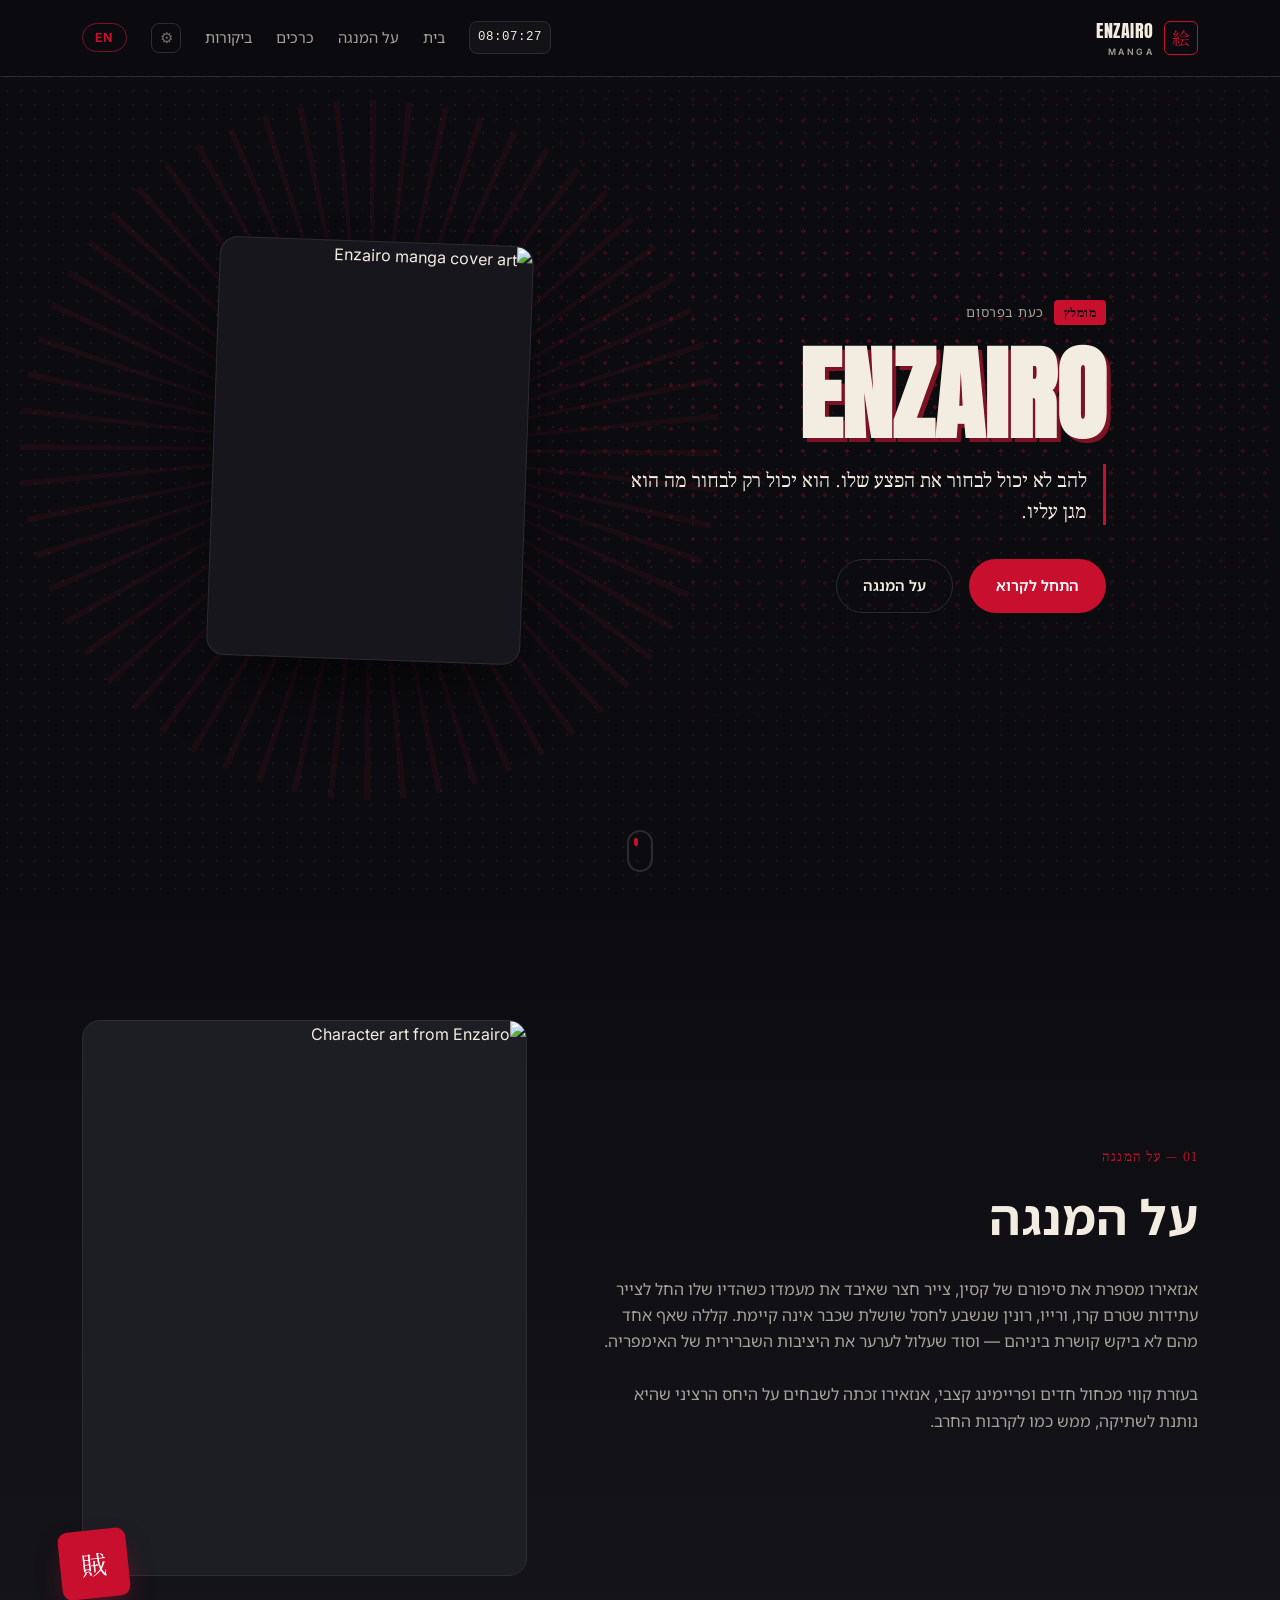
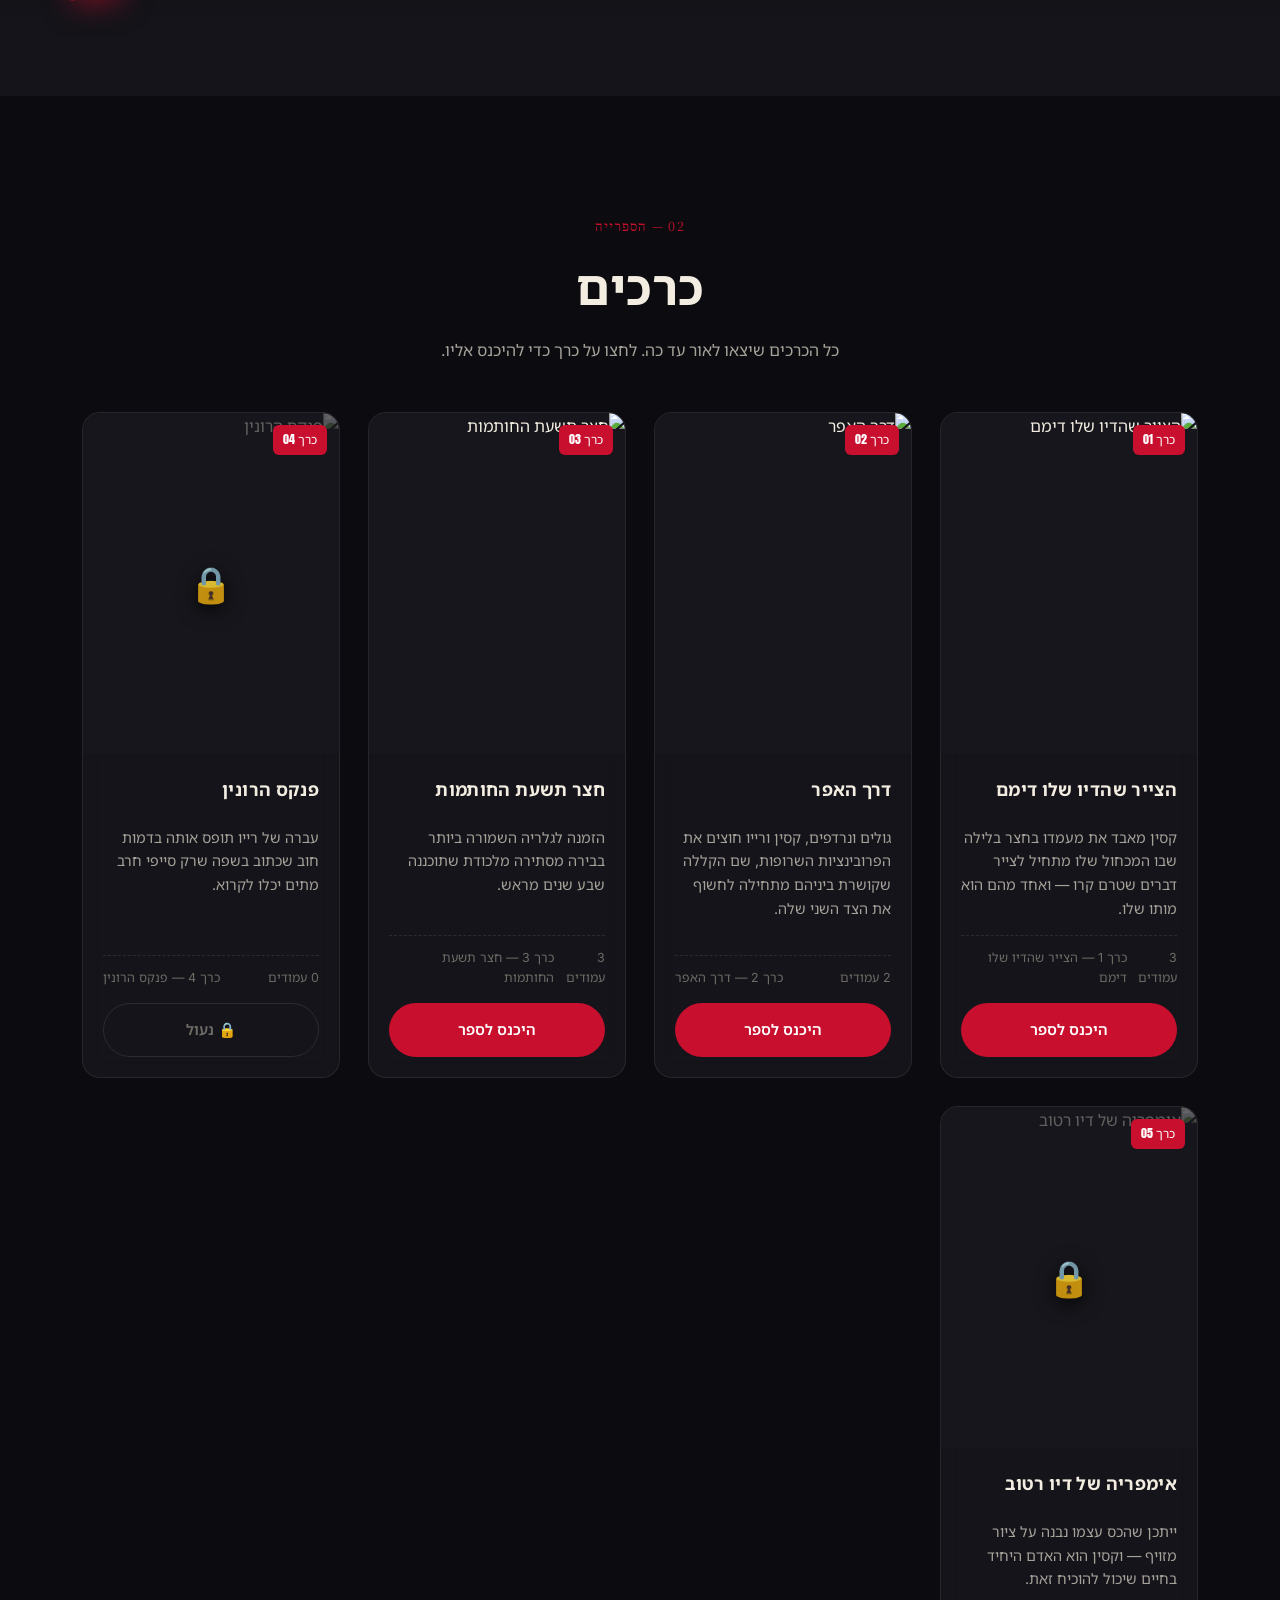
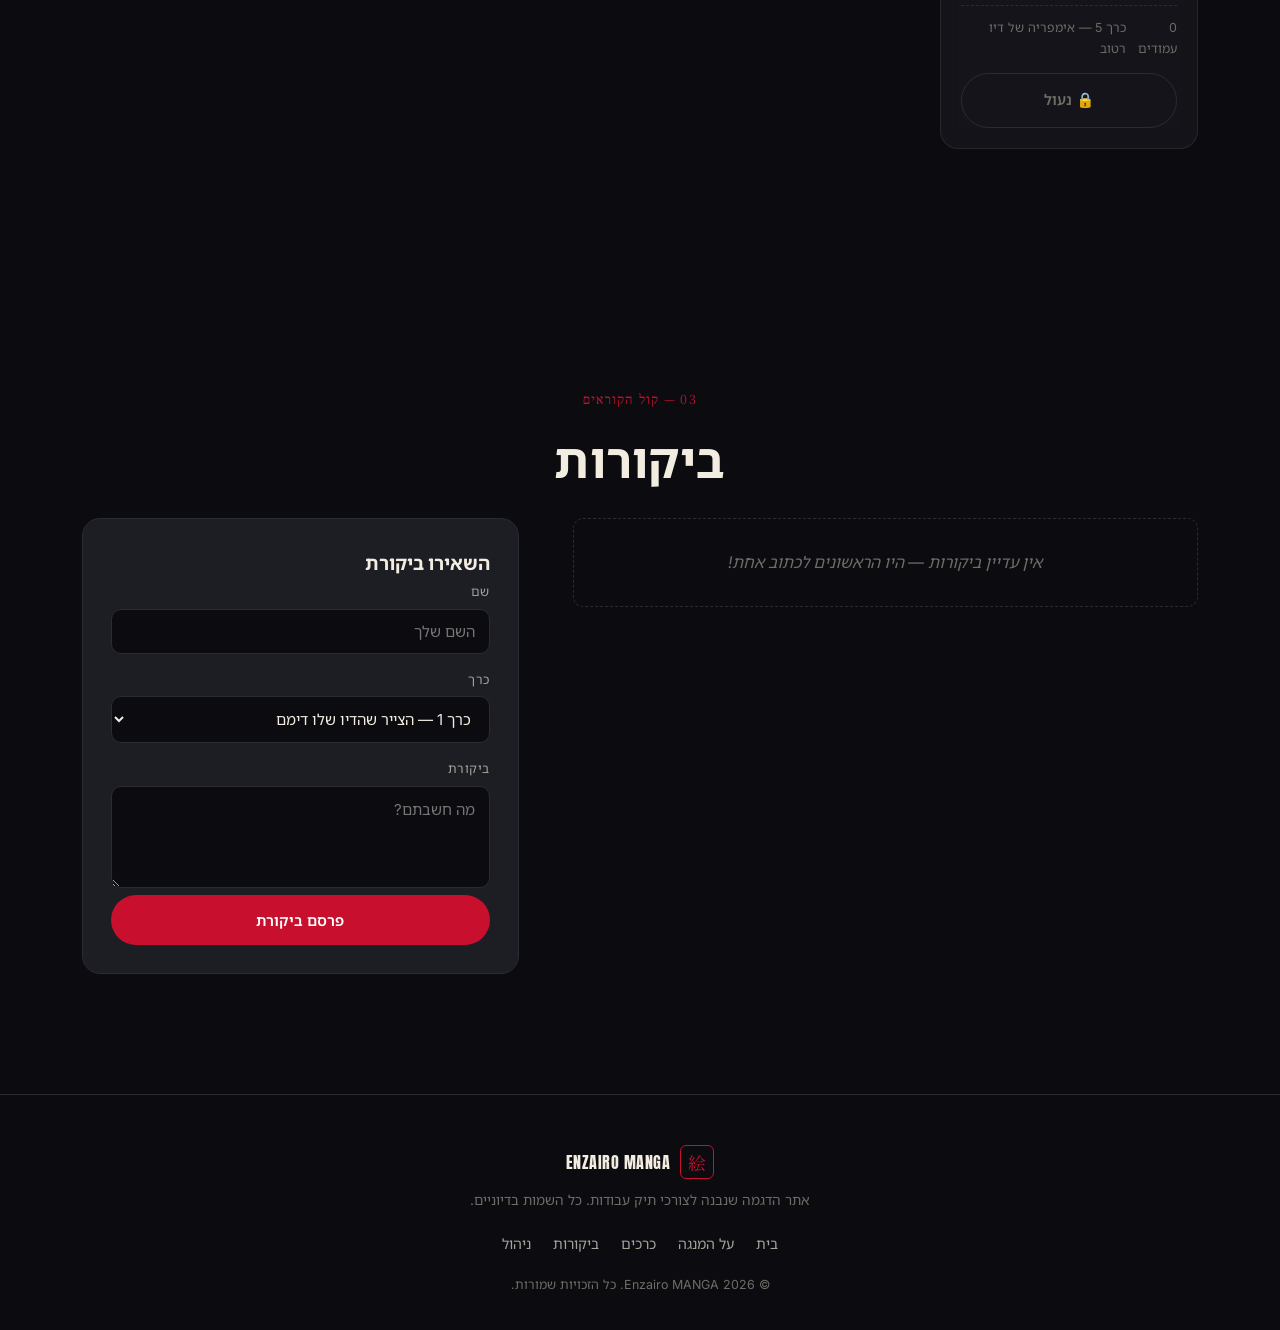
==== index.html @ 42fcd62c "Add files via upload" ====
<!DOCTYPE html>
<html lang="he" dir="rtl">
<head>
<meta charset="UTF-8" />
<meta name="viewport" content="width=device-width, initial-scale=1.0" />
<title>Enzairo MANGA</title>
<link rel="preconnect" href="https://fonts.googleapis.com">
<link href="https://fonts.googleapis.com/css2?family=Anton&family=Inter:wght@400;500;600;700&family=Noto+Serif+JP:wght@500;700&family=Noto+Sans+Hebrew:wght@400;600;700;900&family=Noto+Serif+Hebrew:wght@500;700&display=swap" rel="stylesheet">
<link rel="stylesheet" href="style.css">
</head>
<body>

<!-- Decorative halftone texture layer (purely visual, no JS cost) -->
<div class="halftone-layer" aria-hidden="true"></div>

<!-- ============ NAVIGATION (public) ============ -->
<header class="navbar" id="navbar">
  <div class="nav-inner">
    <a href="#hero" class="logo">
      <span class="logo-mark">絵</span>
      <span class="logo-text">ENZAIRO<span class="logo-sub">MANGA</span></span>
    </a>

    <nav class="nav-links" id="navLinks">
      <span class="live-clock" id="liveClock" aria-label="Israel time">--:--:--</span>
      <a href="#hero" class="nav-link" data-i18n="nav_home">Home</a>
      <a href="#about" class="nav-link" data-i18n="nav_about">About</a>
      <a href="#volumes" class="nav-link" data-i18n="nav_volumes">Volumes</a>
      <a href="#reviews" class="nav-link" data-i18n="nav_reviews">Reviews</a>
      <a href="#admin" class="nav-admin-link" id="adminOpenBtn" title="Admin" aria-label="Admin panel">⚙</a>
      <button class="lang-toggle" id="langToggle" type="button" aria-label="Switch language">EN</button>
    </nav>

    <button class="nav-toggle" id="navToggle" type="button" aria-label="Toggle navigation menu" aria-expanded="false">
      <span></span><span></span><span></span>
    </button>
  </div>
</header>

<!-- ============ HERO (content editable from Admin) ============ -->
<section class="hero" id="hero">
  <div class="hero-dots" aria-hidden="true"></div>
  <div class="hero-inner">
    <div class="hero-copy">
      <p class="eyebrow"><span class="seal" data-i18n="hero_badge">Featured</span> <span data-i18n="hero_eyebrow">Now Publishing</span></p>
      <h1 class="hero-title" id="heroTitle">ENZAIRO</h1>
      <p class="hero-subtitle" id="heroSubtitle">A blade cannot choose its wound.</p>
      <div class="hero-actions">
        <a href="#volumes" class="btn btn-primary" data-i18n="hero_btn_start">Start Reading</a>
        <a href="#about" class="btn btn-ghost" data-i18n="hero_btn_about">About the Manga</a>
      </div>
    </div>

    <div class="hero-art">
      <div class="cover-frame">
        <img id="heroImage" src="" alt="Enzairo manga cover art" />
      </div>
      <div class="speed-lines" aria-hidden="true"></div>
    </div>
  </div>

  <a href="#about" class="scroll-cue" aria-label="Scroll to About section">
    <span></span>
  </a>
</section>

<!-- ============ ABOUT (content editable from Admin) ============ -->
<section class="about" id="about">
  <div class="section-inner about-grid">
    <div class="about-text">
      <p class="section-eyebrow" data-i18n="about_eyebrow">01 — About the Manga</p>
      <h2 class="section-title" data-i18n="about_title">About the Manga</h2>
      <p class="about-body" id="aboutText">Loading…</p>
    </div>

    <div class="about-visual">
      <div class="ink-panel">
        <img id="aboutImage" src="" alt="Character art from Enzairo" />
      </div>
      <div class="hanko" aria-hidden="true">賊</div>
    </div>
  </div>
</section>

<!-- ============ VOLUMES (public library — fully open, no login) ============ -->
<section class="volumes" id="volumes">
  <div class="section-inner">
    <p class="section-eyebrow section-eyebrow--center" data-i18n="volumes_eyebrow">02 — The Library</p>
    <h2 class="section-title section-title--center" data-i18n="volumes_title">Volumes</h2>
    <p class="section-sub" data-i18n="volumes_sub">Every volume published so far.</p>

    <!--
      Volume cards are injected here by renderVolumes() in script.js.
      Clicks are handled with a SINGLE delegated listener on this
      container (see initVolumesGrid) instead of binding a new
      listener to every card on every render — that's what keeps
      this fast even if the library grows to hundreds of volumes.
    -->
    <div class="volumes-grid" id="volumesGrid"></div>
  </div>
</section>

<!-- ============ FULL-SCREEN MANGA READER ("Enter Book") ============ -->
<!--
  Reads RIGHT-TO-LEFT like a real manga:
  - Tapping/clicking the LEFT half of the page, or swiping LEFT, → NEXT page
  - Tapping/clicking the RIGHT half of the page, or swiping RIGHT, → PREVIOUS page
  This is independent of the site's current UI language direction —
  the reading order is a property of the manga, not of the interface.
-->
<div class="reader-fullscreen hidden" id="readerView" role="dialog" aria-modal="true" aria-label="Manga reader">
  <div class="reader-topbar">
    <div class="reader-info">
      <span class="reader-vol-title" id="readerTitle"></span>
      <span class="reader-count" id="readerCount"></span>
    </div>
    <button class="reader-close" id="closeReaderBtn" type="button" aria-label="Close reader">&times;</button>
  </div>

  <div class="reader-stage" id="readerStage">
    <span class="reader-chevron reader-chevron--left" id="readerChevronLeft" aria-hidden="true">❮</span>
    <img id="readerImage" src="" alt="Manga page" draggable="false" />
    <p class="reader-empty-msg hidden" id="readerEmptyMsg"></p>
    <span class="reader-chevron reader-chevron--right" id="readerChevronRight" aria-hidden="true">❯</span>
  </div>

  <p class="reader-hint" id="readerHint"></p>
</div>

<!-- ============ REVIEWS (public, starts completely empty) ============ -->
<section class="reviews" id="reviews">
  <div class="section-inner">
    <p class="section-eyebrow section-eyebrow--center" data-i18n="reviews_eyebrow">03 — Reader Voices</p>
    <h2 class="section-title section-title--center" data-i18n="reviews_title">Reviews</h2>

    <div class="reviews-layout">
      <!-- No mock/seed reviews are ever injected here — only real submissions. -->
      <div class="reviews-list" id="reviewsList"></div>

      <div class="review-form-wrap">
        <h3 data-i18n="reviews_form_title">Leave a Review</h3>
        <form id="reviewForm" novalidate>
          <label class="field-label" for="reviewName" data-i18n="reviews_label_name">Name</label>
          <input type="text" id="reviewName" class="field-input" data-i18n-placeholder="reviews_placeholder_name" placeholder="Your name" required />

          <label class="field-label" for="reviewVolume" data-i18n="reviews_label_volume">Volume</label>
          <select id="reviewVolume" class="field-input" required></select>

          <label class="field-label" for="reviewText" data-i18n="reviews_label_text">Review</label>
          <textarea id="reviewText" class="field-input" rows="4" data-i18n-placeholder="reviews_placeholder_text" placeholder="What did you think?" required></textarea>

          <button type="submit" class="btn btn-primary btn-full" data-i18n="reviews_submit">Post Review</button>
          <p class="form-success hidden" id="reviewSuccess" data-i18n="reviews_success">Thanks — your review has been posted!</p>
        </form>
      </div>
    </div>
  </div>
</section>

<!-- ============ FOOTER ============ -->
<footer class="footer">
  <div class="section-inner footer-inner">
    <div class="footer-brand">
      <span class="logo-mark">絵</span>
      <span>ENZAIRO MANGA</span>
    </div>
    <p class="footer-note" data-i18n="footer_note">A demo site built for portfolio purposes. All names are fictional.</p>
    <div class="footer-links">
      <a href="#hero" data-i18n="nav_home">Home</a>
      <a href="#about" data-i18n="nav_about">About</a>
      <a href="#volumes" data-i18n="nav_volumes">Volumes</a>
      <a href="#reviews" data-i18n="nav_reviews">Reviews</a>
      <a href="#admin" id="footerAdminOpenBtn" data-i18n="footer_admin">Admin</a>
    </div>
    <p class="footer-copyright">© <span id="year"></span> Enzairo MANGA. <span data-i18n="footer_rights">All rights reserved.</span></p>
  </div>
</footer>

<!-- ============ ADMIN PANEL (hidden behind login) ============ -->
<section class="admin admin-modal hidden" id="admin" role="dialog" aria-modal="true" aria-labelledby="adminModalTitle" aria-hidden="true">
  <div class="admin-modal-backdrop" data-close-admin aria-hidden="true"></div>
  <div class="admin-modal-dialog" role="document">
    <div class="admin-modal-topbar">
      <span class="admin-modal-label" id="adminModalTitle">ENZAIRO ADMIN</span>
      <button class="admin-modal-close" id="adminCloseBtn" type="button" aria-label="Close admin panel">&times;</button>
    </div>
    <div class="section-inner">

    <!-- Locked state: login gate -->
    <div class="locked-panel" id="adminLoginPanel">
      <p class="section-eyebrow section-eyebrow--center" data-i18n="admin_eyebrow">Admin Access</p>
      <h3 class="modal-title" data-i18n="admin_login_title">Sign In</h3>
      <p class="modal-sub" data-i18n="admin_login_sub">Any email works for this demo — the passcode is what matters.</p>

      <form id="adminLoginForm" novalidate class="admin-login-form">
        <label class="field-label" for="adminEmail" data-i18n="admin_label_email">Email</label>
        <input type="email" id="adminEmail" class="field-input" placeholder="you@example.com" required />

        <label class="field-label" for="adminPassword" data-i18n="admin_label_password">Password</label>
        <input type="password" id="adminPassword" class="field-input" data-i18n-placeholder="admin_placeholder_password" placeholder="Enter passcode" required />

        <p class="form-error hidden" id="adminLoginError" data-i18n="admin_error">Incorrect password. Try again.</p>

        <button type="submit" class="btn btn-primary btn-full" data-i18n="admin_unlock_btn">Unlock Admin Panel</button>
      </form>
    </div>

    <!-- Unlocked state: full dashboard -->
    <div class="admin-dashboard hidden" id="adminDashboard">
      <div class="admin-header">
        <h3 data-i18n="admin_dashboard_title">Enzairo Control Room</h3>
        <button class="btn btn-ghost btn-small" id="adminLogoutBtn" type="button" data-i18n="admin_logout">Log Out</button>
      </div>

      <div class="admin-tabs" id="adminTabs">
        <button class="admin-tab active" type="button" data-tab="hero" data-i18n="admin_tab_hero">Home (Hero)</button>
        <button class="admin-tab" type="button" data-tab="about" data-i18n="admin_tab_about">About Section</button>
        <button class="admin-tab" type="button" data-tab="volumes" data-i18n="admin_tab_volumes">Volumes</button>
      </div>

      <!-- ---- Hero tab ---- -->
      <div class="admin-panel-tab" id="tab-hero">
        <form id="heroForm" class="admin-form">
          <label class="field-label" data-i18n="admin_hero_title_label">Hero Title</label>
          <input type="text" id="heroTitleInput" class="field-input" required />

          <label class="field-label" data-i18n="admin_hero_subtitle_label">Subtitle</label>
          <textarea id="heroSubtitleInput" class="field-input" rows="2" required></textarea>

          <label class="field-label" data-i18n="admin_hero_image_label">Cover Image URL</label>
          <input type="text" id="heroImageInput" class="field-input" placeholder="https://…" />

          <label class="field-label" data-i18n="admin_upload_label">Or upload an image</label>
          <input type="file" id="heroImageFile" class="field-input field-file" accept="image/*" />

          <div class="image-preview" id="heroImagePreview"></div>

          <button type="submit" class="btn btn-primary" data-i18n="admin_save_btn">Save Changes</button>
        </form>
      </div>

      <!-- ---- About tab ---- -->
      <div class="admin-panel-tab hidden" id="tab-about">
        <form id="aboutForm" class="admin-form">
          <label class="field-label" data-i18n="admin_about_text_label">About Text</label>
          <textarea id="aboutTextInput" class="field-input" rows="6" required></textarea>

          <label class="field-label" data-i18n="admin_about_image_label">Image URL</label>
          <input type="text" id="aboutImageInput" class="field-input" placeholder="https://…" />

          <label class="field-label" data-i18n="admin_upload_label">Or upload an image</label>
          <input type="file" id="aboutImageFile" class="field-input field-file" accept="image/*" />

          <div class="image-preview" id="aboutImagePreview"></div>

          <button type="submit" class="btn btn-primary" data-i18n="admin_save_btn">Save Changes</button>
        </form>
      </div>

      <!-- ---- Volumes tab ---- -->
      <div class="admin-panel-tab hidden" id="tab-volumes">
        <div class="admin-volumes-list">
          <div class="admin-list-header">
            <h4 data-i18n="admin_volumes_existing">Existing Volumes</h4>
            <button class="btn btn-primary btn-small" id="newVolumeBtn" type="button" data-i18n="admin_volumes_add_new">+ New Volume</button>
          </div>
          <!-- Rows render via renderAdminVolumesList(); Edit/Delete use ONE delegated listener (initAdminVolumesList) -->
          <div id="adminVolumesList"></div>
        </div>

        <form id="volumeForm" class="admin-form">
          <h4 id="volumeFormTitle" data-i18n="admin_form_title_new">Add New Volume</h4>
          <input type="hidden" id="volumeEditingId" value="" />

          <label class="field-label" data-i18n="admin_label_vol_number">Volume Number</label>
          <input type="number" id="volumeNumberInput" class="field-input" min="1" required />

          <label class="field-label" data-i18n="admin_label_vol_title">Title</label>
          <input type="text" id="volumeTitleInput" class="field-input" required />

          <label class="field-label" data-i18n="admin_label_vol_desc">Description</label>
          <textarea id="volumeDescInput" class="field-input" rows="3" required></textarea>

          <label class="field-label" data-i18n="admin_label_vol_cover">Cover Image URL</label>
          <input type="text" id="volumeCoverInput" class="field-input" placeholder="https://…" required />

          <label class="field-label" data-i18n="admin_upload_label">Or upload an image</label>
          <input type="file" id="volumeCoverFile" class="field-input field-file" accept="image/*" />

          <div class="image-preview" id="volumeCoverPreview"></div>

          <!--
            Pages are NEVER auto-generated or counted for the admin.
            Every page shown here is one the admin explicitly added,
            either by URL or by uploading a file (converted to base64).
          -->
          <label class="field-label" data-i18n="admin_label_vol_pages">Volume Pages (add every page manually)</label>
          <div class="pages-list" id="pagesList"></div>
          <div class="pages-add-row">
            <input type="url" id="pageUrlInput" class="field-input" data-i18n-placeholder="admin_add_page_url_placeholder" placeholder="Paste a page image URL" />
            <button type="button" class="btn btn-ghost btn-small" id="addPageUrlBtn" data-i18n="admin_add_page_url_btn">Add Page</button>
          </div>
          <label class="field-label" data-i18n="admin_upload_pages_label">Or upload one or more page images</label>
          <input type="file" id="pagesFileInput" class="field-input field-file" accept="image/*" multiple />

          <label class="switch-row">
            <span class="switch">
              <input type="checkbox" id="volumeLockedInput" />
              <span class="switch-slider"></span>
            </span>
            <span data-i18n="admin_locked_label">Lock this volume</span>
          </label>

          <div class="admin-form-actions">
            <button type="submit" class="btn btn-primary" data-i18n="admin_save_volume_btn">Save Volume</button>
            <button type="button" class="btn btn-ghost" id="cancelVolumeEditBtn" data-i18n="admin_cancel_edit_btn">Cancel</button>
          </div>
        </form>
      </div>
    </div>

    </div>
  </div>
</section>

<!-- Reusable toast — one element, reused for every feedback message (no DOM churn) -->
<div class="toast" id="toast" role="status" aria-live="polite"></div>

<script src="script.js"></script>
</body>
</html>
---- style.css ----
/* =========================================================
   ENZAIRO MANGA — Stylesheet
   Sumi-ink black + washi paper + hanko-seal red.
   Uses CSS logical properties (inset-inline-*, border-inline-*,
   padding-inline-*) instead of left/right so the whole layout
   mirrors correctly when the page flips to RTL for Hebrew.
   ========================================================= */

:root {
  --ink:        #0c0c10;
  --panel:      #16161c;
  --panel-2:    #1d1d24;
  --line:       #2b2b34;
  --paper:      #f3ede1;
  --muted:      #a6a29a;
  --muted-2:    #6f6c66;
  --seal:       #c8102e;
  --seal-dim:   #7d1224;
  --success:    #6bcf8b;

  --font-display: 'Anton', 'Noto Sans Hebrew', 'Impact', sans-serif;
  --font-body: 'Inter', 'Noto Sans Hebrew', -apple-system, sans-serif;
  --font-serif: 'Noto Serif JP', 'Noto Serif Hebrew', serif;

  --radius: 18px;
  --radius-sm: 10px;
}

* { box-sizing: border-box; }
html { scroll-behavior: smooth; }

body {
  margin: 0;
  background: var(--ink);
  color: var(--paper);
  font-family: var(--font-body);
  line-height: 1.65;
  -webkit-font-smoothing: antialiased;
  overflow-x: hidden;
}

img { max-width: 100%; display: block; }
a { color: inherit; text-decoration: none; }
.hidden { display: none !important; }

/* =========================================================
   Halftone texture — signature visual motif (pure CSS, zero JS cost)
   ========================================================= */

.halftone-layer {
  position: fixed;
  inset: 0;
  z-index: 0;
  pointer-events: none;
  opacity: 0.05;
  background-image: radial-gradient(circle, #ffffff 1px, transparent 1.4px);
  background-size: 14px 14px;
}

.hero-dots {
  position: absolute;
  inset: 0;
  background-image: radial-gradient(circle, rgba(200,16,46,0.35) 1.6px, transparent 1.8px);
  background-size: 22px 22px;
  mask-image: radial-gradient(ellipse 70% 60% at 70% 40%, black 10%, transparent 75%);
  -webkit-mask-image: radial-gradient(ellipse 70% 60% at 70% 40%, black 10%, transparent 75%);
}

/* =========================================================
   Layout helpers
   ========================================================= */

.section-inner { max-width: 1180px; margin: 0 auto; padding-inline: 32px; position: relative; z-index: 1; }

.section-eyebrow { font-family: var(--font-serif); letter-spacing: 0.1em; text-transform: uppercase; font-size: 0.78rem; color: var(--seal); margin: 0 0 10px; }
.section-eyebrow--center { text-align: center; }

.section-title { font-family: var(--font-display); font-size: clamp(2rem, 4vw, 3rem); letter-spacing: 0.01em; margin: 0 0 20px; color: var(--paper); text-transform: uppercase; }
.section-title--center { text-align: center; }

.section-sub { text-align: center; color: var(--muted); max-width: 560px; margin: -8px auto 48px; }

section { position: relative; z-index: 1; padding: 120px 0; }

/* =========================================================
   Navbar
   ========================================================= */

.navbar { position: fixed; inset-inline: 0; top: 0; z-index: 100; backdrop-filter: blur(14px); background: rgba(12, 12, 16, 0.72); border-bottom: 1px solid var(--line); }

.nav-inner { max-width: 1180px; margin: 0 auto; padding: 16px 32px; display: flex; align-items: center; justify-content: space-between; }

.logo { display: flex; align-items: center; gap: 10px; font-family: var(--font-display); }

.logo-mark { width: 34px; height: 34px; border: 1px solid var(--seal); border-radius: 6px; display: flex; align-items: center; justify-content: center; color: var(--seal); font-family: var(--font-serif); font-size: 1.1rem; flex-shrink: 0; }

.logo-text { font-size: 1.1rem; letter-spacing: 0.03em; color: var(--paper); }

.logo-sub { display: block; font-family: var(--font-body); font-size: 0.55rem; letter-spacing: 0.28em; color: var(--muted); font-weight: 600; }

.nav-links { display: flex; align-items: center; gap: 24px; }

.live-clock {
  min-width: 82px; font-family: ui-monospace, SFMono-Regular, Menlo, Monaco, Consolas, monospace;
  font-size: 0.78rem; font-variant-numeric: tabular-nums; letter-spacing: 0.04em;
  color: var(--paper); text-align: center; padding: 5px 8px;
  border: 1px solid var(--line); border-radius: 8px; background: rgba(255,255,255,0.03);
}

.nav-link { font-size: 0.92rem; color: var(--muted); position: relative; padding: 4px 0; }
.nav-link:hover { color: var(--paper); }
.nav-link::after { content: ''; position: absolute; inset-inline-start: 0; bottom: -4px; width: 100%; height: 2px; background: var(--seal); transform: scaleX(0); transform-origin: center; opacity: 0; transition: transform 0.2s ease, opacity 0.2s ease; }
.nav-link:hover::after { transform: scaleX(1); opacity: 1; }

.nav-admin-link {
  color: var(--muted-2);
  border: 1px solid var(--line);
  width: 30px; height: 30px;
  border-radius: 8px;
  display: flex; align-items: center; justify-content: center;
  font-size: 0.95rem;
  transition: transform 0.2s ease, opacity 0.2s ease;
}
.nav-admin-link:hover { color: var(--seal); border-color: var(--seal-dim); transform: rotate(35deg); }

.lang-toggle {
  background: transparent;
  border: 1px solid var(--seal-dim);
  color: var(--seal);
  font-family: var(--font-body);
  font-weight: 700;
  font-size: 0.78rem;
  letter-spacing: 0.04em;
  padding: 6px 12px;
  border-radius: 100px;
  cursor: pointer;
  
}
.lang-toggle:hover { background: var(--seal); color: #fff; }

.nav-toggle { display: none; flex-direction: column; gap: 5px; background: none; border: none; cursor: pointer; padding: 6px; }
.nav-toggle span { width: 24px; height: 2px; background: var(--paper); transition: transform 0.2s ease, opacity 0.2s ease; }

/* =========================================================
   Hero
   ========================================================= */

.hero { min-height: 100vh; display: flex; align-items: center; padding-top: 120px; overflow: hidden; }

.hero-inner {
  max-width: 1180px; margin: 0 auto; padding-inline: 32px;
  display: grid; grid-template-columns: 1.1fr 0.9fr; gap: 60px; align-items: center;
  position: relative; z-index: 1;
}

.eyebrow { display: flex; align-items: center; gap: 10px; font-size: 0.82rem; color: var(--muted); letter-spacing: 0.04em; margin-bottom: 22px; flex-wrap: wrap; }

.seal { background: var(--seal); color: var(--ink); font-family: var(--font-serif); font-weight: 700; font-size: 0.72rem; padding: 3px 10px; border-radius: 4px; }

.hero-title {
  font-family: var(--font-display);
  font-size: clamp(3rem, 8vw, 6.5rem);
  line-height: 0.95;
  margin: 0 0 20px;
  color: var(--paper);
  text-shadow: 4px 4px 0 var(--seal-dim);
  word-break: break-word;
}

.hero-subtitle {
  font-family: var(--font-serif);
  font-size: 1.15rem;
  color: var(--paper);
  border-inline-start: 3px solid var(--seal);
  padding-inline-start: 16px;
  margin: 0 0 34px;
  max-width: 480px;
}

.hero-actions { display: flex; gap: 16px; flex-wrap: wrap; }

.btn {
  display: inline-flex; align-items: center; justify-content: center;
  padding: 14px 26px; border-radius: 100px; font-weight: 600; font-size: 0.92rem;
  cursor: pointer; border: 1px solid transparent;
  transition: transform 0.15s ease, opacity 0.15s ease;
  font-family: var(--font-body);
}

.btn-primary { background: var(--seal); color: #fff; }
.btn-primary:hover { transform: translateY(-2px); box-shadow: 0 10px 30px -8px rgba(200,16,46,0.6); }

.btn-ghost { background: transparent; color: var(--paper); border-color: var(--line); }
.btn-ghost:hover { border-color: var(--seal); color: var(--seal); transform: translateY(-2px); }

.btn-danger { background: transparent; color: #ff6b6b; border-color: #4a2222; }
.btn-danger:hover { background: #ff6b6b; color: #1a0000; }

.btn:disabled { opacity: 0.4; cursor: not-allowed; transform: none !important; box-shadow: none !important; }

.btn-small { padding: 9px 18px; font-size: 0.82rem; }
.btn-full { width: 100%; }

.hero-art { position: relative; display: flex; justify-content: center; }

.cover-frame {
  position: relative; width: min(320px, 80%); aspect-ratio: 3/4;
  border-radius: var(--radius); overflow: hidden; border: 1px solid var(--line);
  box-shadow: 0 40px 80px -30px rgba(0,0,0,0.8);
  transform: rotate(2deg); transition: transform 0.4s ease, opacity 0.4s ease; background: var(--panel);
}
.cover-frame:hover { transform: rotate(0deg) scale(1.02); }
.cover-frame img { width: 100%; height: 100%; object-fit: cover; }

.speed-lines {
  position: absolute; top: 50%; left: 50%; width: 700px; height: 700px;
  transform: translate(-50%, -50%);
  background: repeating-conic-gradient(from 0deg, rgba(200,16,46,0.08) 0deg 1deg, transparent 1deg 6deg);
  border-radius: 50%; z-index: -1;
}

.scroll-cue { position: absolute; bottom: 28px; inset-inline-start: 50%; transform: translateX(-50%); width: 26px; height: 42px; border: 2px solid var(--line); border-radius: 20px; }
[dir="rtl"] .scroll-cue { transform: translateX(50%); }

.scroll-cue span { position: absolute; top: 6px; inset-inline-start: 50%; width: 4px; height: 8px; background: var(--seal); border-radius: 4px; transform: translateX(-50%); animation: scrollDown 1.6s infinite; }

@keyframes scrollDown {
  0% { opacity: 1; transform: translateX(-50%) translateY(0); } 70% { opacity: 0; transform: translateX(-50%) translateY(14px); } 100% { opacity: 0; transform: translateX(-50%) translateY(0); }
}

/* =========================================================
   About
   ========================================================= */

.about { background: linear-gradient(180deg, var(--ink), var(--panel) 120%); }
.about-grid { display: grid; grid-template-columns: 1.15fr 0.85fr; gap: 70px; align-items: center; }
.about-body { color: var(--muted); white-space: pre-line; }
.about-visual { position: relative; }
.ink-panel { border-radius: var(--radius); overflow: hidden; border: 1px solid var(--line); aspect-ratio: 4/5; background: var(--panel-2); }
.ink-panel img { width: 100%; height: 100%; object-fit: cover; }

.hanko {
  position: absolute; bottom: -22px; inset-inline-end: -22px; width: 68px; height: 68px;
  background: var(--seal); color: #fff; border-radius: 10px;
  display: flex; align-items: center; justify-content: center;
  font-family: var(--font-serif); font-size: 1.6rem;
  box-shadow: 0 14px 30px -10px rgba(200,16,46,0.6); transform: rotate(-6deg);
}

/* =========================================================
   Volumes — glass cards. The whole card is one click target
   for a delegated listener (see initVolumesGrid in script.js),
   so it needs cursor:pointer + a clear focus/hover state.
   ========================================================= */

.volumes-grid { display: grid; grid-template-columns: repeat(auto-fill, minmax(250px, 1fr)); gap: 28px; }

.volume-card {
  background: rgba(29, 29, 36, 0.55);
  border: 1px solid rgba(255,255,255,0.08);
  border-radius: var(--radius);
  overflow: hidden;
  backdrop-filter: blur(10px);
  transition: transform 0.25s ease, opacity 0.25s ease;
  display: flex; flex-direction: column;
  cursor: pointer;
}

.volume-card:hover { transform: translateY(-8px); border-color: var(--seal-dim); box-shadow: 0 24px 50px -20px rgba(0,0,0,0.7); }
.volume-card:focus-visible { outline: 2px solid var(--seal); outline-offset: 3px; }

.volume-cover { position: relative; aspect-ratio: 3 / 4; overflow: hidden; background: var(--panel); }
.volume-cover img { width: 100%; height: 100%; object-fit: cover; transition: transform 0.4s ease; }
.volume-card:hover .volume-cover img { transform: scale(1.08); }
.volume-card.is-locked .volume-cover img { filter: grayscale(0.6) brightness(0.4); }
.volume-card.is-locked { cursor: not-allowed; }

.volume-num { position: absolute; top: 12px; inset-inline-start: 12px; background: var(--seal); color: #fff; font-family: var(--font-display); font-size: 0.75rem; padding: 5px 10px; border-radius: 6px; }

.volume-lock-badge { position: absolute; inset: 0; display: flex; align-items: center; justify-content: center; font-size: 2.2rem; color: rgba(255,255,255,0.85); text-shadow: 0 4px 20px rgba(0,0,0,0.8); }

.volume-body { padding: 20px; flex: 1; display: flex; flex-direction: column; }
.volume-title { font-family: var(--font-display); font-size: 1.1rem; letter-spacing: 0.02em; margin: 0 0 8px; text-transform: uppercase; }
.volume-desc { color: var(--muted); font-size: 0.9rem; flex: 1; margin-bottom: 14px; }

.volume-meta { display: flex; justify-content: space-between; font-size: 0.78rem; color: var(--muted-2); border-top: 1px dashed var(--line); padding-top: 12px; margin-bottom: 14px; }

.volume-enter-btn { width: 100%; pointer-events: none; } /* click is handled by the card via delegation */
.volume-enter-btn.is-locked { background: transparent; border: 1px solid var(--line); color: var(--muted-2); }

@keyframes shake {
  0%, 100% { transform: translateX(0); } 25% { transform: translateX(-6px); } 75% { transform: translateX(6px); }
}
.shake-once { animation: shake 0.3s ease; }

/* =========================================================
   FULL-SCREEN MANGA READER
   ========================================================= */

.reader-fullscreen {
  position: fixed; inset: 0; z-index: 300;
  background: #000;
  display: flex; flex-direction: column;
}

.reader-topbar {
  display: flex; align-items: center; justify-content: space-between;
  padding: 16px 24px;
  background: rgba(12,12,16,0.85);
  border-bottom: 1px solid var(--line);
  flex-shrink: 0;
}

.reader-info { display: flex; flex-direction: column; gap: 2px; }
.reader-vol-title { font-family: var(--font-display); text-transform: uppercase; font-size: 1rem; letter-spacing: 0.02em; }
.reader-count { font-size: 0.78rem; color: var(--muted); }

.reader-close { background: none; border: none; color: var(--paper); font-size: 1.9rem; line-height: 1; cursor: pointer; padding: 4px 10px; }
.reader-close:hover { color: var(--seal); }

.reader-stage {
  flex: 1;
  position: relative;
  display: flex; align-items: center; justify-content: center;
  overflow: hidden;
  cursor: pointer;
  user-select: none;
  touch-action: pan-y;
}

.reader-stage img { max-width: 100%; max-height: 100%; object-fit: contain; pointer-events: none; user-select: none; }

.reader-empty-msg { color: var(--muted); font-size: 0.95rem; max-width: 320px; text-align: center; padding: 20px; }

.reader-chevron {
  position: absolute; top: 50%; transform: translateY(-50%);
  font-size: 2.4rem; color: rgba(255,255,255,0.18);
  pointer-events: none;
}
.reader-chevron--left { inset-inline-start: 18px; }
.reader-chevron--right { inset-inline-end: 18px; }

.reader-hint {
  position: absolute; bottom: 22px; left: 50%; transform: translateX(-50%);
  background: rgba(12,12,16,0.85);
  border: 1px solid var(--line);
  color: var(--muted);
  padding: 8px 18px;
  border-radius: 100px;
  font-size: 0.8rem;
  pointer-events: none;
  opacity: 0;
  transition: opacity 0.4s ease;
  margin: 0;
  max-width: 90%;
  text-align: center;
}
.reader-hint.visible { opacity: 1; }

/* =========================================================
   Shared login/modal-style panels
   ========================================================= */

.locked-panel {
  max-width: 460px; margin: 0 auto; text-align: center;
  background: var(--panel-2); border: 1px solid var(--line); border-radius: var(--radius);
  padding: 48px 32px;
}

.admin-login-form { text-align: start; }
.modal-title { font-family: var(--font-display); font-size: 1.5rem; text-transform: uppercase; margin: 4px 0 6px; }
.modal-sub { color: var(--muted); font-size: 0.86rem; margin: 0 0 24px; }

/* =========================================================
   Forms (shared)
   ========================================================= */

.field-label { display: block; font-size: 0.78rem; letter-spacing: 0.04em; text-transform: uppercase; color: var(--muted); margin: 16px 0 6px; }
.field-label:first-of-type { margin-top: 0; }

.field-input {
  width: 100%; background: var(--ink); border: 1px solid var(--line); border-radius: var(--radius-sm);
  padding: 12px 14px; color: var(--paper); font-family: var(--font-body); font-size: 0.94rem;
  
}
.field-input:focus { outline: none; border-color: var(--seal); }
textarea.field-input { resize: vertical; }
.field-file { padding: 8px 10px; cursor: pointer; }

.form-error { color: #ff6b6b; font-size: 0.84rem; margin: 12px 0 0; animation: shake 0.3s ease; }
.form-success { color: var(--success); font-size: 0.84rem; margin: 12px 0 0; }

.admin-login-form button[type="submit"] { margin-top: 22px; }

/* =========================================================
   Reviews
   ========================================================= */

.reviews-layout { display: grid; grid-template-columns: 1.3fr 0.9fr; gap: 48px; align-items: start; }
.reviews-list { display: flex; flex-direction: column; gap: 18px; max-height: 560px; overflow-y: auto; padding-inline-end: 6px; }
.reviews-empty { color: var(--muted-2); font-style: italic; padding: 30px; text-align: center; border: 1px dashed var(--line); border-radius: var(--radius-sm); }

.review-card { background: var(--panel); border: 1px solid var(--line); border-radius: var(--radius-sm); padding: 20px; }
.review-top { display: flex; justify-content: space-between; align-items: baseline; margin-bottom: 8px; gap: 10px; flex-wrap: wrap; }
.review-name { font-weight: 700; color: var(--paper); }
.review-volume { font-size: 0.74rem; color: var(--seal); text-transform: uppercase; letter-spacing: 0.04em; white-space: nowrap; }
.review-text { color: var(--muted); font-family: var(--font-serif); font-size: 0.95rem; }

.review-form-wrap { background: var(--panel-2); border: 1px solid var(--line); border-radius: var(--radius); padding: 28px; position: sticky; top: 110px; }
.review-form-wrap h3 { font-family: var(--font-display); text-transform: uppercase; margin: 0 0 4px; }

/* =========================================================
   Footer
   ========================================================= */

.footer { border-top: 1px solid var(--line); padding: 50px 0 34px; }
.footer-inner { text-align: center; }
.footer-brand { display: flex; align-items: center; justify-content: center; gap: 10px; font-family: var(--font-display); letter-spacing: 0.03em; margin-bottom: 10px; }
.footer-note { color: var(--muted-2); font-size: 0.85rem; margin: 0 0 20px; }
.footer-links { display: flex; justify-content: center; gap: 22px; margin-bottom: 20px; flex-wrap: wrap; }
.footer-links a { color: var(--muted); font-size: 0.88rem; }
.footer-links a:hover { color: var(--seal); }
.footer-copyright { color: var(--muted-2); font-size: 0.78rem; margin: 0; }

/* =========================================================
   Admin panel
   ========================================================= */

.admin-modal {
  position: fixed !important; inset: 0; z-index: 250;
  padding: 24px !important;
  display: flex; align-items: center; justify-content: center;
  background: rgba(0,0,0,0.72);
  overflow: auto;
}
.admin-modal.hidden { display: none !important; }
.admin-modal-backdrop { position: absolute; inset: 0; background: rgba(0,0,0,0.58); }
.admin-modal-dialog {
  position: relative; z-index: 1; width: min(100%, 1040px); max-height: calc(100vh - 48px);
  overflow: auto; background: var(--panel); border: 1px solid var(--line); border-radius: var(--radius);
  box-shadow: 0 30px 90px rgba(0,0,0,0.55);
  transform: translateY(10px); opacity: 0;
  transition: transform 0.2s ease, opacity 0.2s ease;
}
.admin-modal:not(.hidden) .admin-modal-dialog { transform: translateY(0); opacity: 1; }
.admin-modal-topbar {
  position: sticky; top: 0; z-index: 2; display: flex; align-items: center; justify-content: space-between;
  padding: 14px 20px; background: rgba(22,22,28,0.96); border-bottom: 1px solid var(--line);
}
.admin-modal-label { font-family: var(--font-display); letter-spacing: 0.08em; color: var(--muted); font-size: 0.78rem; }
.admin-modal-close {
  width: 36px; height: 36px; border: 1px solid var(--line); border-radius: 50%;
  background: transparent; color: var(--paper); font-size: 1.5rem; line-height: 1; cursor: pointer;
  transition: transform 0.15s ease, opacity 0.15s ease;
}
.admin-modal-close:hover { transform: scale(1.05); opacity: 0.8; }
.admin-modal .section-inner { padding-top: 28px; padding-bottom: 28px; }
body.admin-modal-open { overflow: hidden; }
.admin-dashboard { max-width: 900px; margin: 0 auto; }
.admin-header { display: flex; justify-content: space-between; align-items: center; margin-bottom: 28px; gap: 12px; flex-wrap: wrap; }
.admin-header h3 { font-family: var(--font-display); text-transform: uppercase; margin: 0; }

.admin-tabs { display: flex; gap: 10px; margin-bottom: 28px; flex-wrap: wrap; }
.admin-tab { background: var(--panel-2); border: 1px solid var(--line); color: var(--muted); padding: 10px 18px; border-radius: 100px; font-size: 0.86rem; cursor: pointer; transition: transform 0.15s ease, opacity 0.15s ease; font-family: var(--font-body); }
.admin-tab:hover { color: var(--paper); }
.admin-tab.active { background: var(--seal); border-color: var(--seal); color: #fff; }

.admin-panel-tab { background: var(--panel-2); border: 1px solid var(--line); border-radius: var(--radius); padding: 28px; }
.admin-form h4 { font-family: var(--font-display); text-transform: uppercase; margin: 0 0 4px; }

.image-preview { margin-top: 10px; }
.image-preview img { max-width: 160px; border-radius: var(--radius-sm); border: 1px solid var(--line); }

.admin-volumes-list { margin-bottom: 28px; }
.admin-list-header { display: flex; justify-content: space-between; align-items: center; margin-bottom: 14px; gap: 12px; flex-wrap: wrap; }
.admin-list-header h4 { font-family: var(--font-display); text-transform: uppercase; margin: 0; }

.admin-volume-row { display: flex; align-items: center; gap: 14px; background: var(--panel); border: 1px solid var(--line); border-radius: var(--radius-sm); padding: 10px 14px; margin-bottom: 10px; }
.admin-volume-row img { width: 44px; height: 58px; object-fit: cover; border-radius: 6px; flex-shrink: 0; }
.admin-volume-info { flex: 1; min-width: 0; }
.admin-volume-info strong { display: block; font-size: 0.92rem; }
.admin-volume-info span { display: block; font-size: 0.76rem; color: var(--muted-2); }
.admin-volume-row .row-actions { display: flex; gap: 8px; flex-shrink: 0; }
.admin-empty-note { color: var(--muted-2); font-size: 0.86rem; font-style: italic; }

.pages-list { display: flex; flex-wrap: wrap; gap: 10px; margin-top: 8px; }
.page-thumb { position: relative; width: 64px; height: 84px; border-radius: 6px; overflow: hidden; border: 1px solid var(--line); }
.page-thumb img { width: 100%; height: 100%; object-fit: cover; }
.page-thumb button { position: absolute; top: 2px; inset-inline-end: 2px; width: 18px; height: 18px; background: rgba(0,0,0,0.7); color: #fff; border: none; border-radius: 50%; font-size: 0.7rem; line-height: 1; cursor: pointer; }
.pages-empty-note { color: var(--muted-2); font-size: 0.82rem; font-style: italic; }

.pages-add-row { display: flex; gap: 10px; margin-top: 10px; }
.pages-add-row .field-input { margin: 0; }

.switch-row { display: flex; align-items: center; gap: 12px; margin: 20px 0 4px; cursor: pointer; font-size: 0.9rem; }
.switch { position: relative; display: inline-block; width: 44px; height: 24px; flex-shrink: 0; }
.switch input { opacity: 0; width: 0; height: 0; }
.switch-slider { position: absolute; inset: 0; background: var(--line); border-radius: 100px;  }
.switch-slider::before { content: ''; position: absolute; width: 18px; height: 18px; inset-inline-start: 3px; top: 3px; background: var(--paper); border-radius: 50%; transition: transform 0.15s ease; }
.switch input:checked + .switch-slider { background: var(--seal); }
.switch input:checked + .switch-slider::before { transform: translateX(20px); }
[dir="rtl"] .switch input:checked + .switch-slider::before { transform: translateX(-20px); }

.admin-form-actions { display: flex; gap: 12px; margin-top: 22px; }
.admin-form-actions .btn { margin-top: 0; }

/* =========================================================
   Toast — one reused element for all feedback messages
   ========================================================= */

.toast {
  position: fixed; bottom: 28px; left: 50%;
  transform: translateX(-50%) translateY(20px);
  background: var(--panel-2);
  border: 1px solid var(--seal-dim);
  color: var(--paper);
  padding: 12px 22px;
  border-radius: 100px;
  font-size: 0.86rem;
  z-index: 400;
  opacity: 0;
  pointer-events: none;
  transition: opacity 0.2s ease, transform 0.2s ease;
  max-width: 90%;
  text-align: center;
}
.toast.visible { opacity: 1; transform: translateX(-50%) translateY(0); }

/* =========================================================
   Scroll reveal
   ========================================================= */

.reveal { opacity: 0; transform: translateY(24px); transition: opacity 0.5s ease, transform 0.5s ease; }
.reveal.is-visible { opacity: 1; transform: translateY(0); }

/* =========================================================
   Responsive
   ========================================================= */

@media (max-width: 900px) {
  .hero-inner { grid-template-columns: 1fr; text-align: center; }
  .hero-subtitle { border-inline-start: none; border-top: 3px solid var(--seal); padding-inline-start: 0; padding-top: 12px; margin-inline: auto; }
  .hero-actions { justify-content: center; }
  .hero-art { order: -1; margin-bottom: 20px; }
  .about-grid { grid-template-columns: 1fr; }
  .about-visual { order: -1; max-width: 340px; margin: 0 auto; }
  .reviews-layout { grid-template-columns: 1fr; }
  .review-form-wrap { position: static; }
}

@media (max-width: 720px) {
  .admin-modal { padding: 10px !important; }
  .admin-modal-dialog { max-height: calc(100vh - 20px); border-radius: 14px; }
  .nav-links {
    position: fixed; top: 68px; inset-inline: 0;
    background: rgba(12,12,16,0.98);
    border-bottom: 1px solid var(--line);
    flex-direction: column; align-items: flex-start;
    padding: 20px 32px 28px; gap: 18px;
    transform: translateY(-130%);
    transition: transform 0.25s ease;
  }
  .nav-links.open { transform: translateY(0); }
  .nav-toggle { display: flex; }
  section { padding: 80px 0; }
  .admin-volume-row { flex-wrap: wrap; }
  .pages-add-row { flex-direction: column; }
  .reader-chevron { font-size: 1.6rem; }
}

@media (prefers-reduced-motion: reduce) {
  *, *::before, *::after {
    animation-duration: 0.001ms !important;
    transition-duration: 0.001ms !important;
    scroll-behavior: auto !important;
  }
}
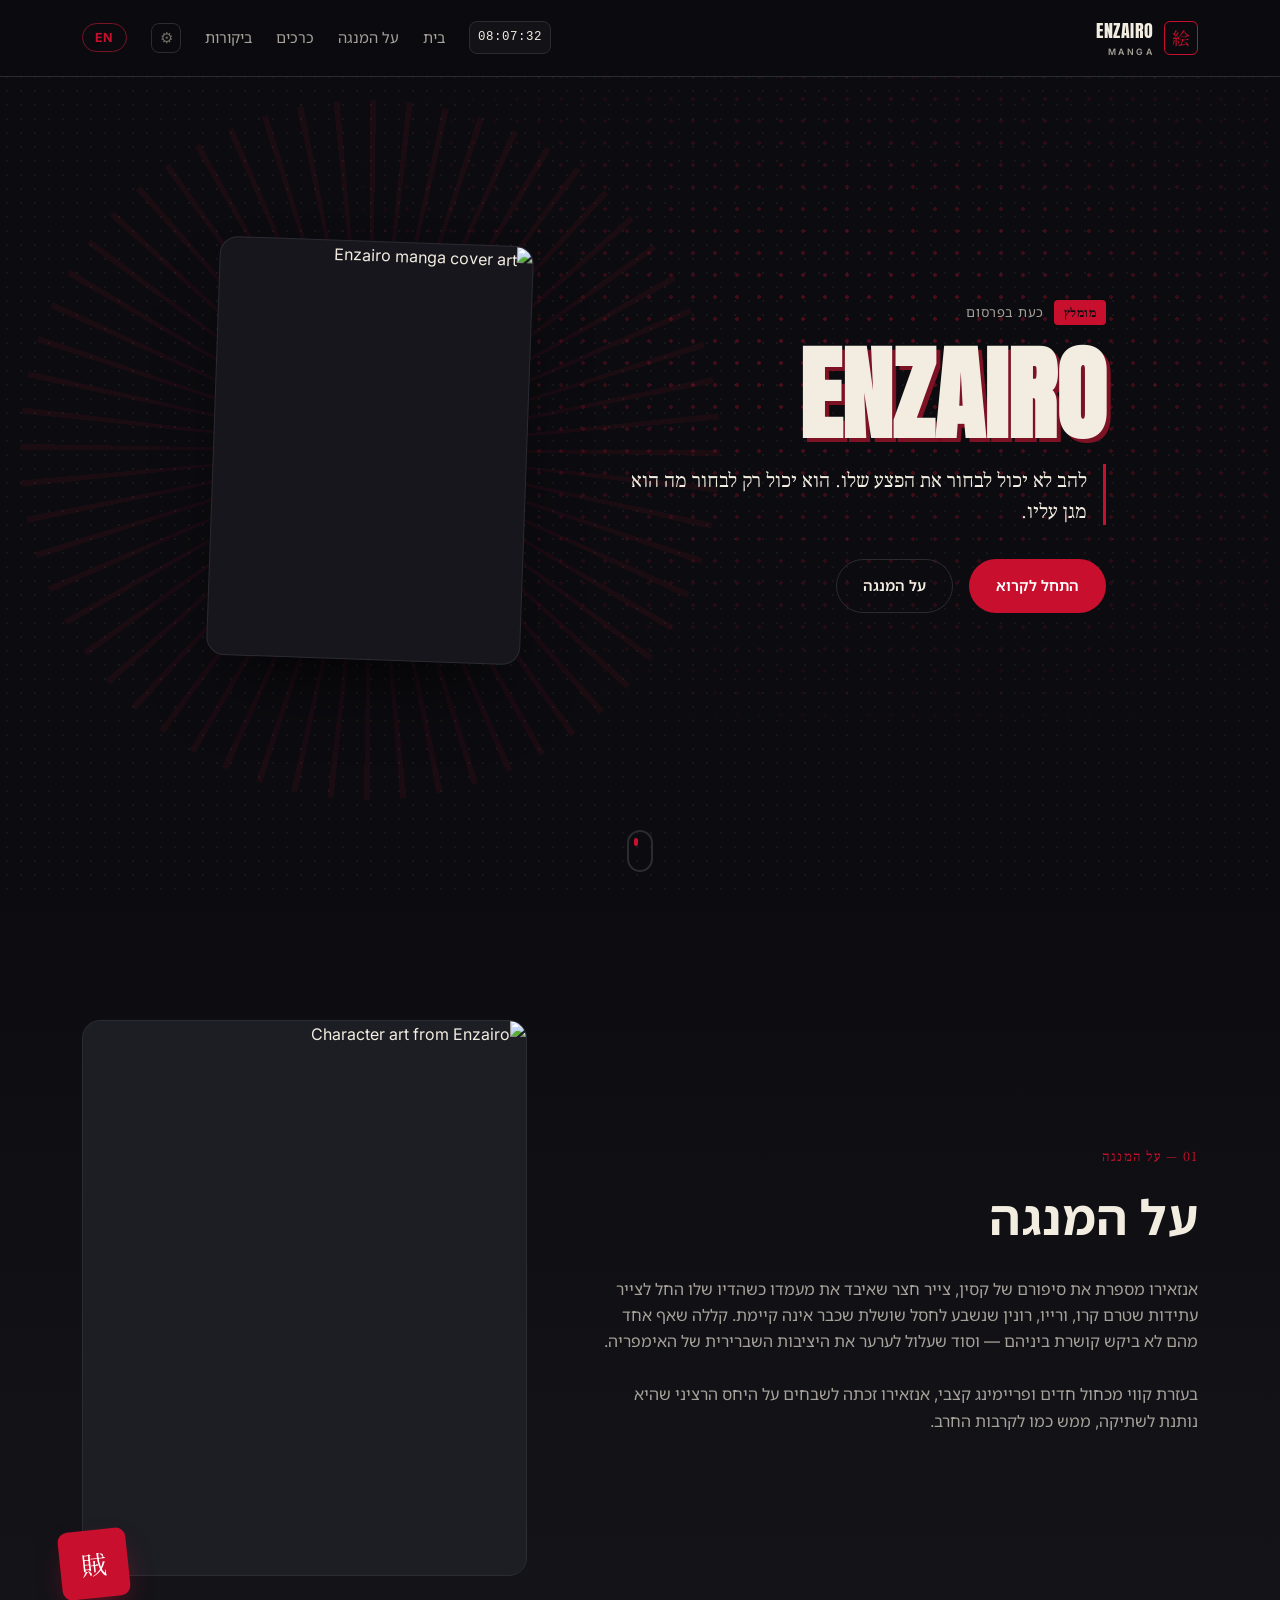
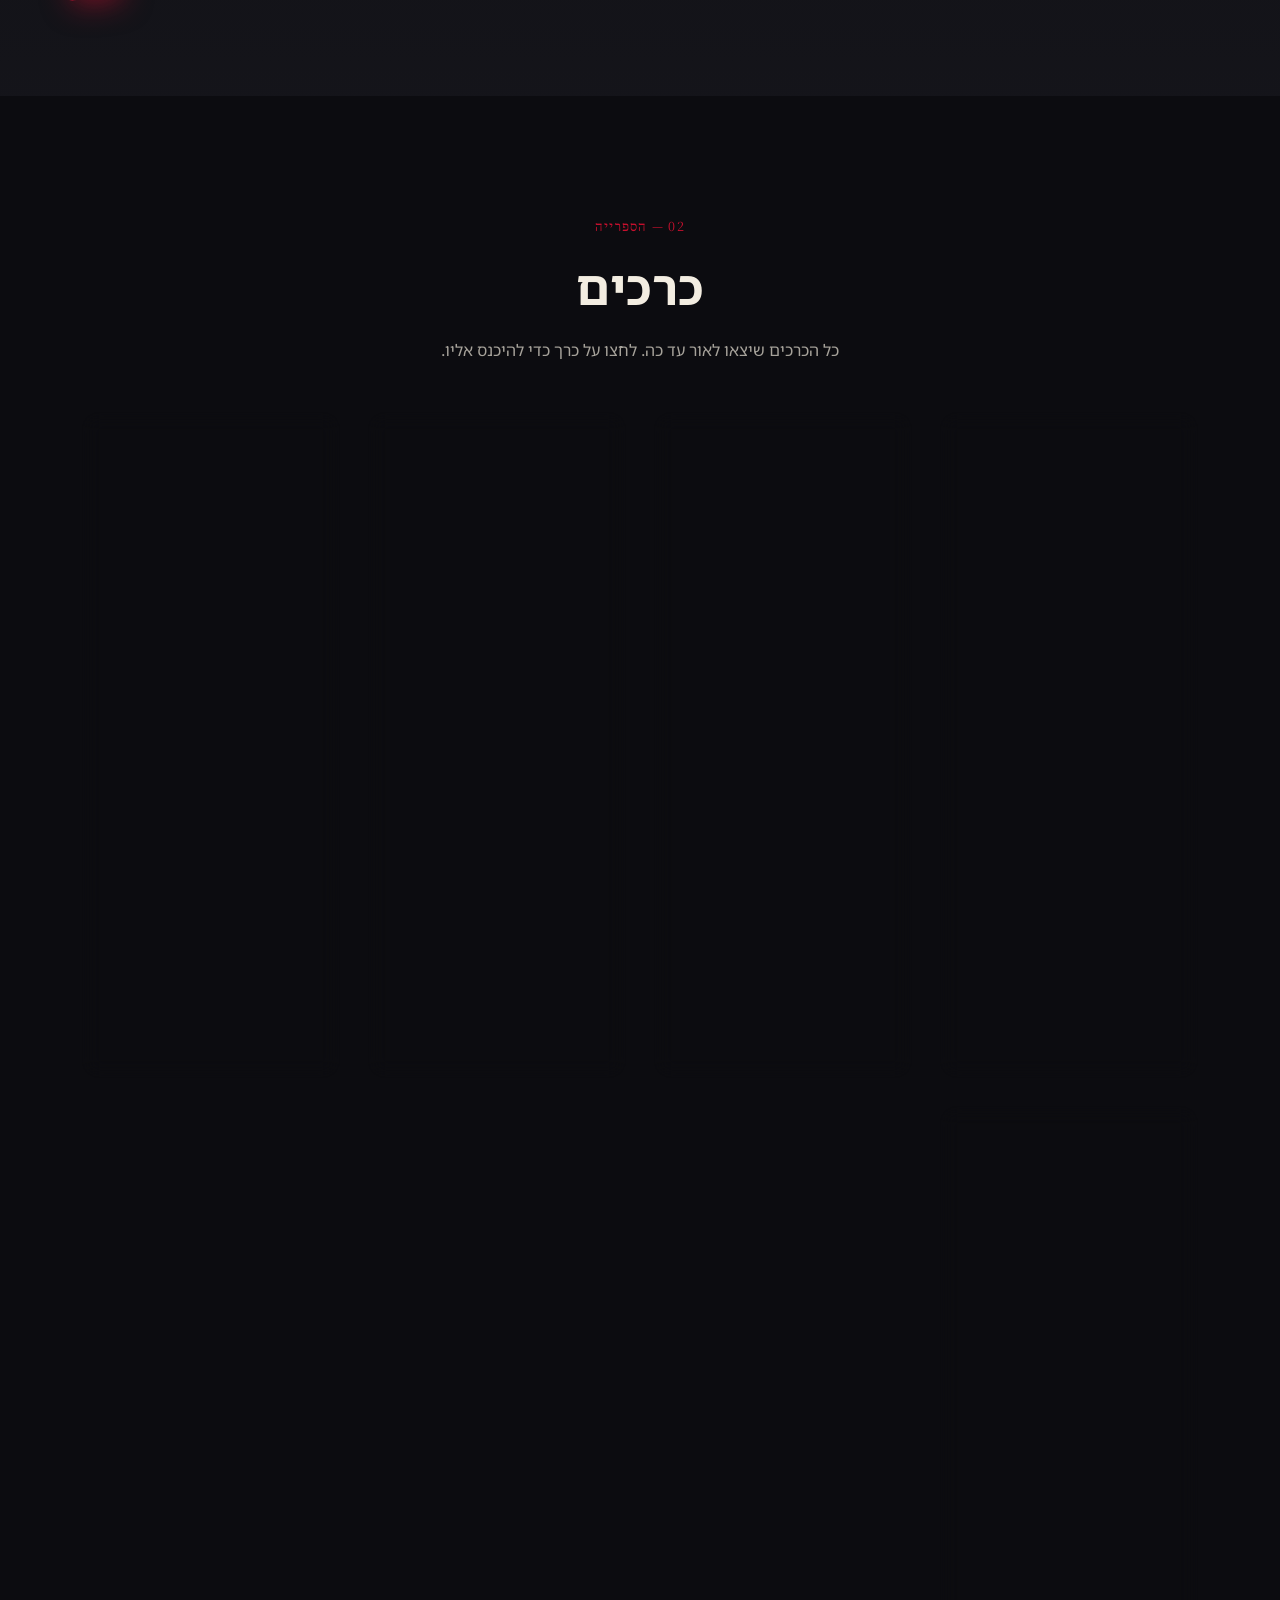
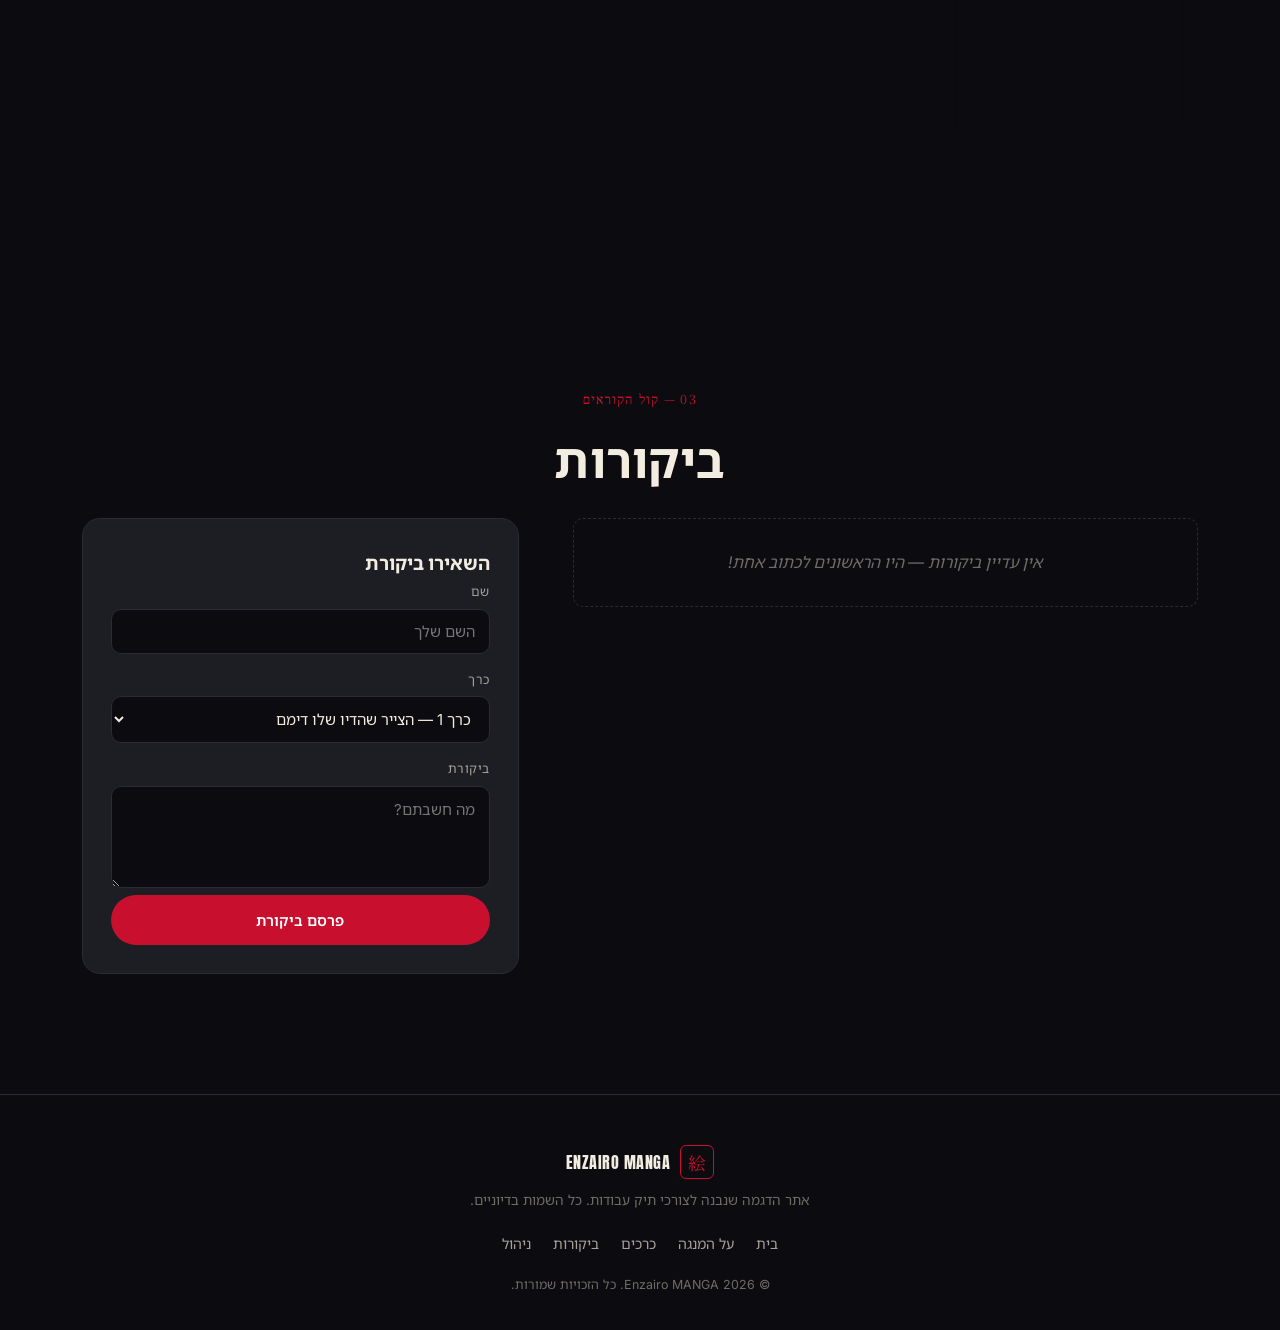
==== commit 94e2d480: "Add files via upload" ====
--- a/index.html
+++ b/index.html
@@ -99,6 +99,35 @@
     <div class="volumes-grid" id="volumesGrid"></div>
   </div>
 </section>
+
+<!-- ============ VOLUME DETAILS / PAGE SELECTION ============ -->
+<div class="volume-details-fullscreen hidden" id="volumeDetailsView" role="dialog" aria-modal="true" aria-labelledby="volumeDetailsTitle" aria-hidden="true">
+  <div class="volume-details-backdrop" data-close-volume-details aria-hidden="true"></div>
+  <div class="volume-details-dialog" role="document">
+    <div class="volume-details-topbar">
+      <span class="volume-details-label" data-i18n="volume_details_title">Volume Details</span>
+      <button class="volume-details-close" id="closeVolumeDetailsBtn" type="button" data-close-volume-details aria-label="Close volume details">&times;</button>
+    </div>
+
+    <div class="volume-details-content">
+      <div class="volume-details-intro">
+        <div class="volume-details-cover-wrap">
+          <img id="volumeDetailsCover" src="" alt="" />
+        </div>
+        <div class="volume-details-copy">
+          <p class="section-eyebrow" data-i18n="volume_details_title">Volume Details</p>
+          <h2 class="volume-details-title" id="volumeDetailsTitle"></h2>
+          <p class="volume-details-description" id="volumeDetailsDescription"></p>
+        </div>
+      </div>
+
+      <div class="volume-details-pages">
+        <h3 id="volumeDetailsPagesLabel" data-i18n="volume_details_pages">Available Pages</h3>
+        <div class="volume-pages-grid" id="volumePagesGrid"></div>
+      </div>
+    </div>
+  </div>
+</div>
 
 <!-- ============ FULL-SCREEN MANGA READER ("Enter Book") ============ -->
 <!--
--- a/style.css
+++ b/style.css
@@ -292,6 +292,69 @@
   0%, 100% { transform: translateX(0); } 25% { transform: translateX(-6px); } 75% { transform: translateX(6px); }
 }
 .shake-once { animation: shake 0.3s ease; }
+
+/* =========================================================
+   Volume Details / Page Selection
+   ========================================================= */
+
+.volume-details-fullscreen {
+  position: fixed; inset: 0; z-index: 280;
+  display: flex; align-items: center; justify-content: center;
+  padding: 24px;
+  background: rgba(0,0,0,0.72);
+  overflow: auto;
+}
+.volume-details-fullscreen.hidden { display: none !important; }
+.volume-details-backdrop { position: absolute; inset: 0; background: rgba(0,0,0,0.58); }
+.volume-details-dialog {
+  position: relative; z-index: 1;
+  width: min(100%, 980px); max-height: calc(100vh - 48px);
+  overflow: auto; background: var(--panel); border: 1px solid var(--line);
+  border-radius: var(--radius); box-shadow: 0 30px 90px rgba(0,0,0,0.55);
+  transform: translateY(10px); opacity: 0;
+  transition: transform 0.2s ease, opacity 0.2s ease;
+}
+.volume-details-fullscreen:not(.hidden) .volume-details-dialog { transform: translateY(0); opacity: 1; }
+.volume-details-topbar {
+  position: sticky; top: 0; z-index: 2;
+  display: flex; align-items: center; justify-content: space-between;
+  padding: 14px 20px; background: rgba(22,22,28,0.96); border-bottom: 1px solid var(--line);
+}
+.volume-details-label { font-family: var(--font-display); letter-spacing: 0.08em; color: var(--muted); font-size: 0.78rem; }
+.volume-details-close {
+  width: 36px; height: 36px; border: 1px solid var(--line); border-radius: 50%;
+  background: transparent; color: var(--paper); font-size: 1.5rem; line-height: 1; cursor: pointer;
+  transition: transform 0.15s ease, opacity 0.15s ease;
+}
+.volume-details-close:hover { transform: scale(1.05); opacity: 0.8; }
+.volume-details-content { padding: 28px; }
+.volume-details-intro {
+  display: grid; grid-template-columns: 190px minmax(0, 1fr); gap: 28px; align-items: start;
+}
+.volume-details-cover-wrap {
+  aspect-ratio: 3 / 4; border-radius: var(--radius-sm); overflow: hidden;
+  border: 1px solid var(--line); background: var(--panel-2);
+}
+.volume-details-cover-wrap img { width: 100%; height: 100%; object-fit: cover; display: block; }
+.volume-details-copy { padding-top: 8px; }
+.volume-details-title { font-family: var(--font-display); text-transform: uppercase; font-size: clamp(1.8rem, 4vw, 3rem); margin: 6px 0 12px; }
+.volume-details-description { color: var(--muted); line-height: 1.75; max-width: 680px; margin: 0; }
+.volume-details-pages { margin-top: 32px; }
+.volume-details-pages h3 { font-family: var(--font-display); text-transform: uppercase; margin: 0 0 16px; }
+.volume-pages-grid { display: grid; grid-template-columns: repeat(auto-fill, minmax(120px, 1fr)); gap: 14px; }
+.volume-page-choice {
+  appearance: none; border: 1px solid var(--line); background: var(--panel-2); color: var(--paper);
+  border-radius: var(--radius-sm); padding: 8px; text-align: start; cursor: pointer;
+  transition: transform 0.18s ease, opacity 0.18s ease;
+  font: inherit;
+}
+.volume-page-choice:hover { transform: translateY(-4px); }
+.volume-page-choice:focus-visible { outline: 2px solid var(--seal); outline-offset: 2px; }
+.volume-page-thumb { display: block; aspect-ratio: 3 / 4; overflow: hidden; border-radius: 5px; background: var(--ink); }
+.volume-page-thumb img { width: 100%; height: 100%; object-fit: cover; display: block; }
+.volume-page-number { display: block; padding: 9px 3px 3px; font-size: 0.78rem; color: var(--muted); }
+.volume-details-empty { color: var(--muted-2); font-size: 0.9rem; margin: 0; }
+body.volume-details-open { overflow: hidden; }
 
 /* =========================================================
    FULL-SCREEN MANGA READER
@@ -551,6 +614,10 @@
 @media (max-width: 720px) {
   .admin-modal { padding: 10px !important; }
   .admin-modal-dialog { max-height: calc(100vh - 20px); border-radius: 14px; }
+  .volume-details-fullscreen { padding: 10px !important; }
+  .volume-details-dialog { max-height: calc(100vh - 20px); border-radius: 14px; }
+  .volume-details-content { padding: 20px; }
+  .volume-details-intro { grid-template-columns: 120px minmax(0, 1fr); gap: 16px; }
   .nav-links {
     position: fixed; top: 68px; inset-inline: 0;
     background: rgba(12,12,16,0.98);
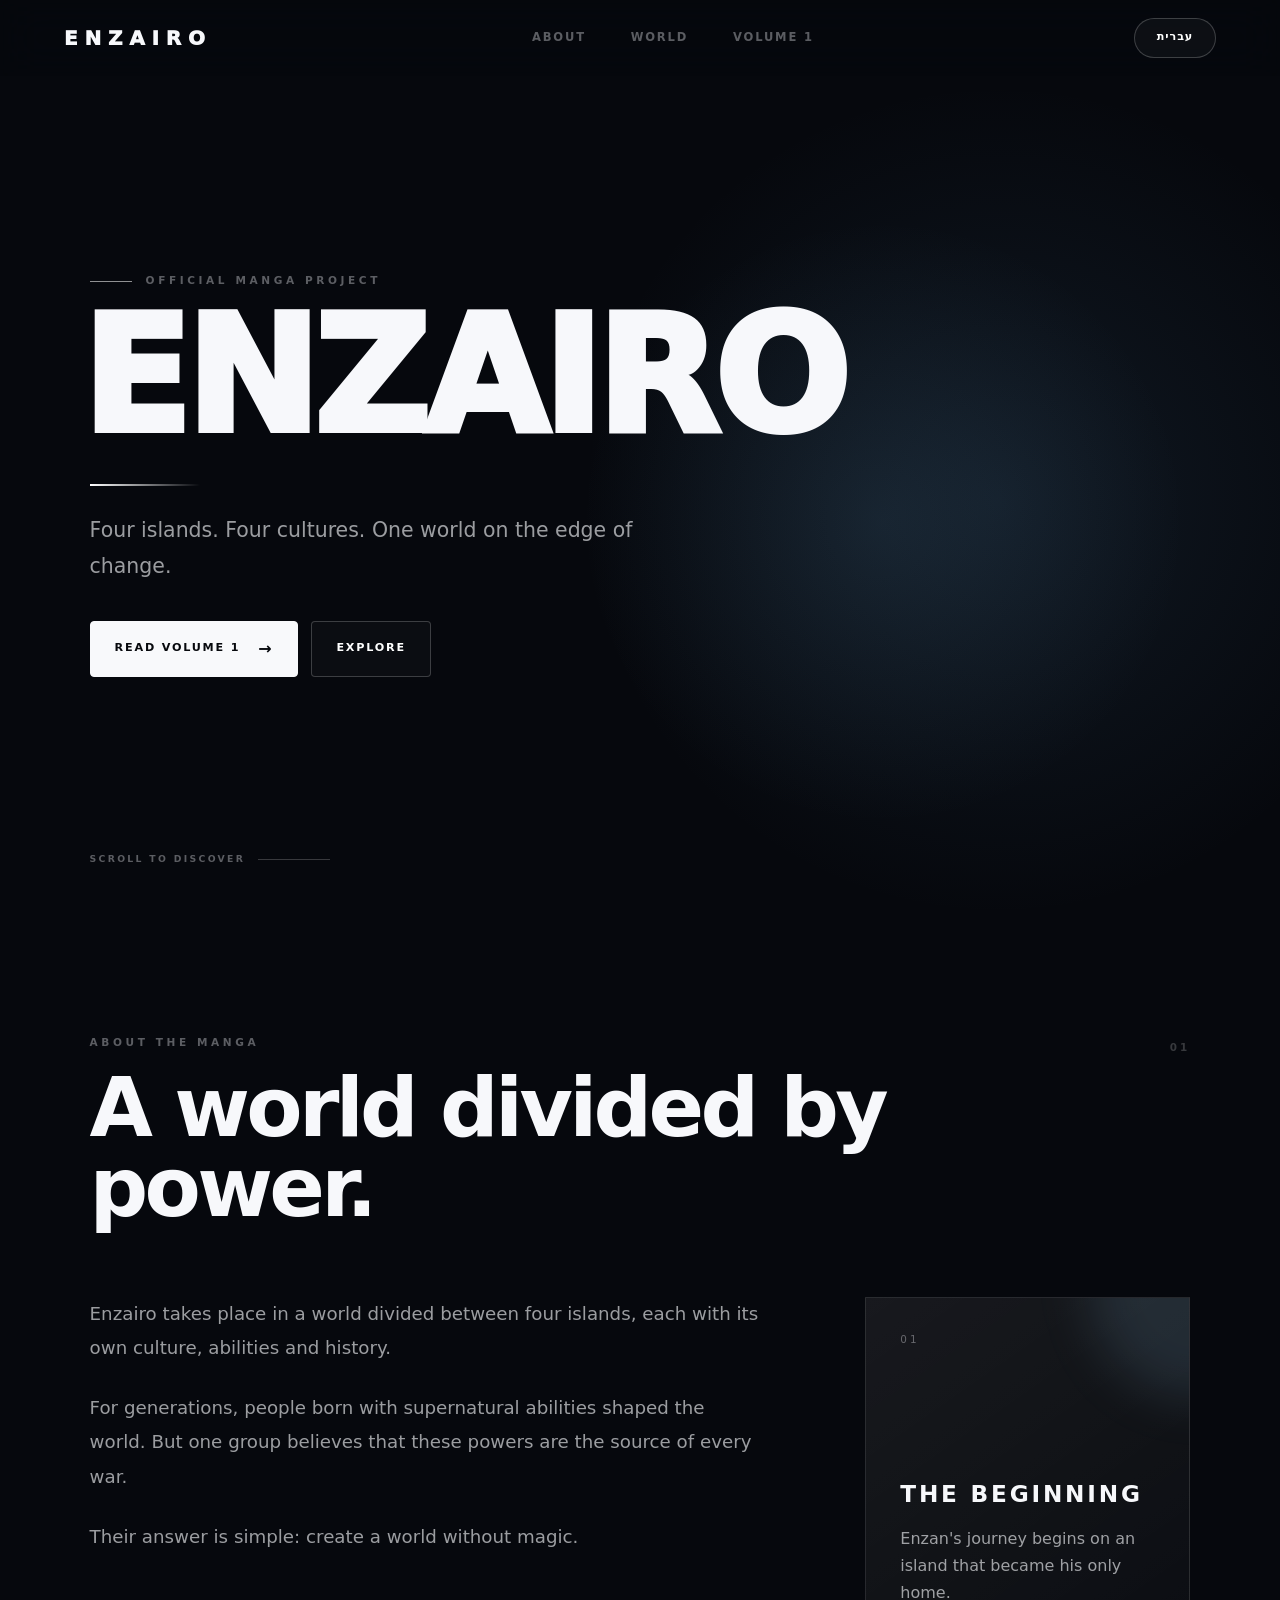
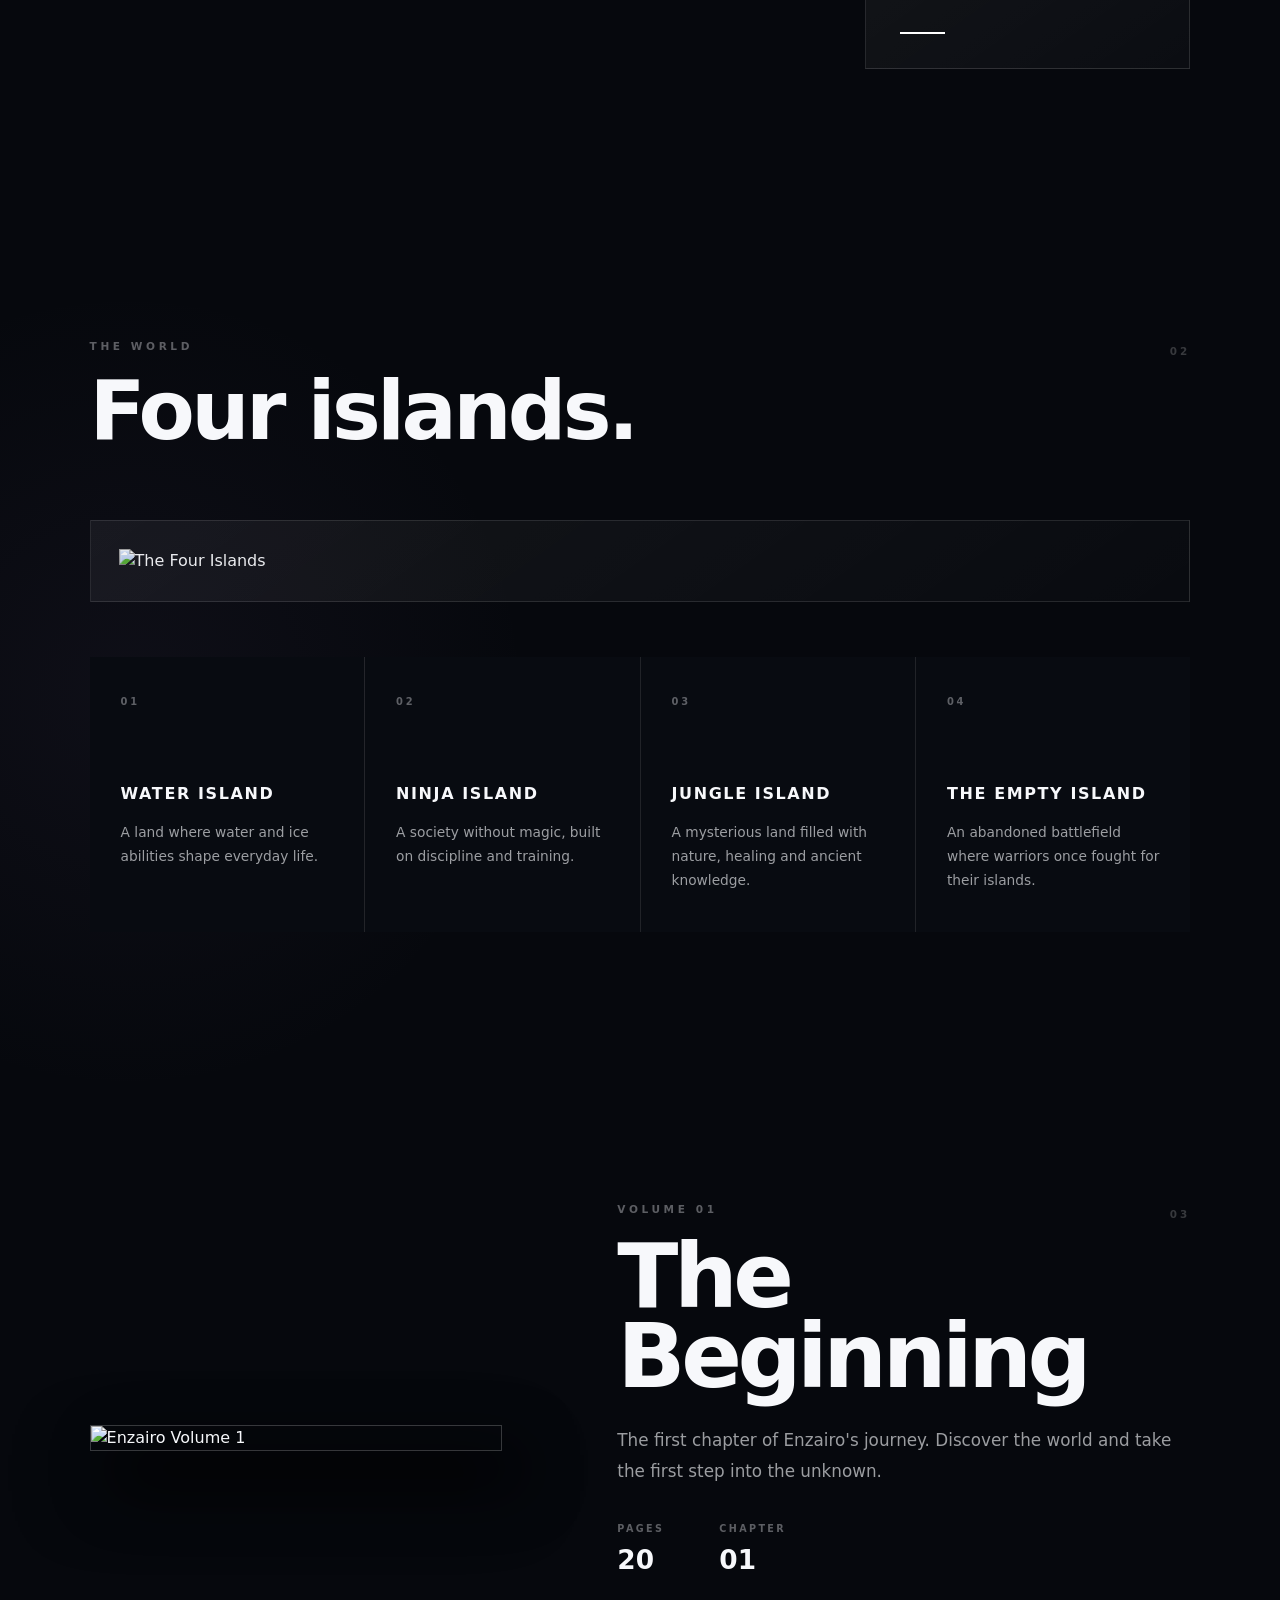
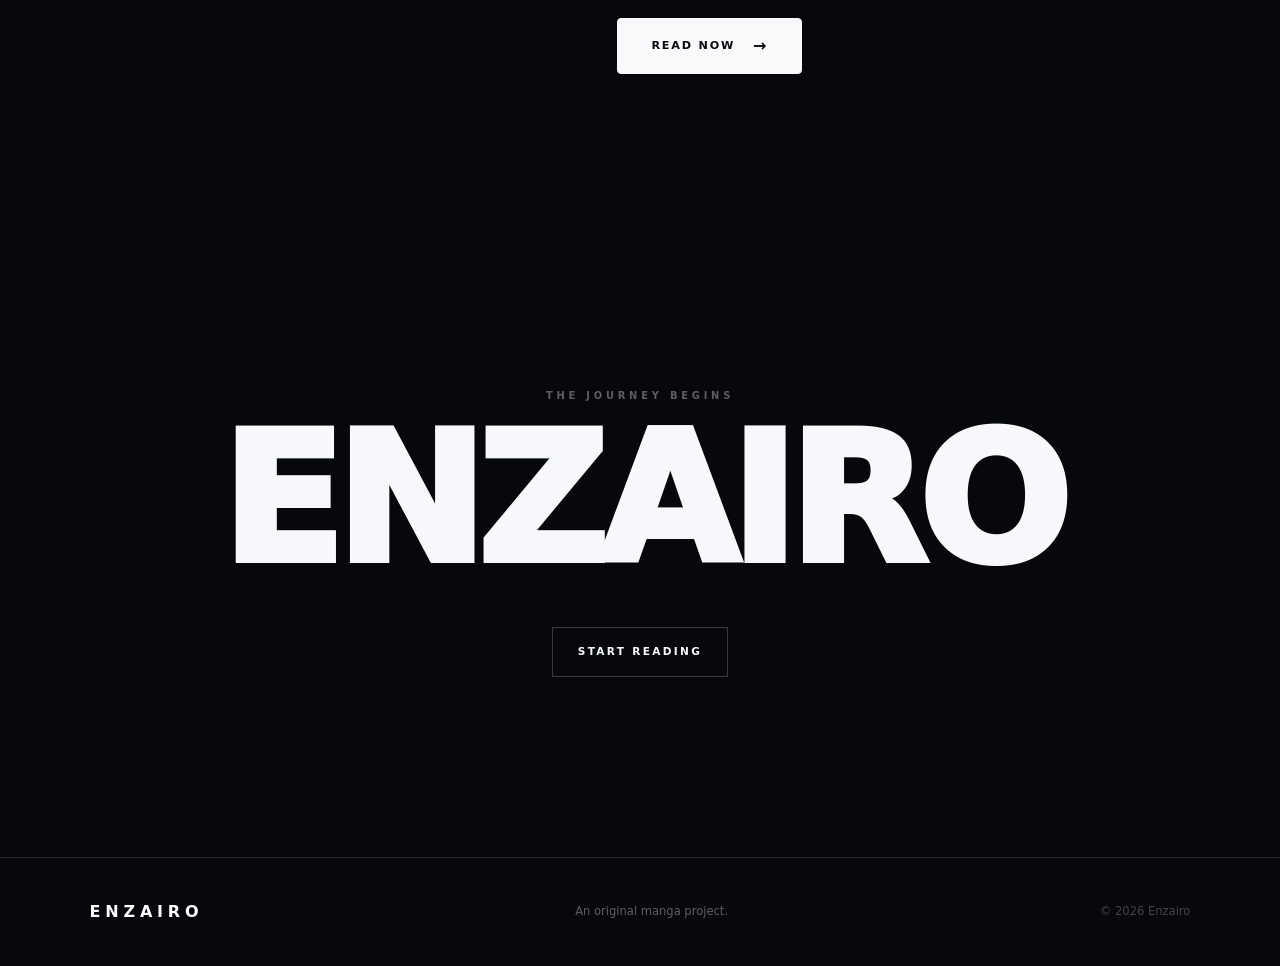
==== commit 89edc246: "Add files via upload" ====
--- a/index.html
+++ b/index.html
@@ -1,360 +1,368 @@
 <!DOCTYPE html>
-<html lang="he" dir="rtl">
+<html lang="en">
 <head>
-<meta charset="UTF-8" />
-<meta name="viewport" content="width=device-width, initial-scale=1.0" />
-<title>Enzairo MANGA</title>
-<link rel="preconnect" href="https://fonts.googleapis.com">
-<link href="https://fonts.googleapis.com/css2?family=Anton&family=Inter:wght@400;500;600;700&family=Noto+Serif+JP:wght@500;700&family=Noto+Sans+Hebrew:wght@400;600;700;900&family=Noto+Serif+Hebrew:wght@500;700&display=swap" rel="stylesheet">
-<link rel="stylesheet" href="style.css">
+    <meta charset="UTF-8">
+    <meta name="viewport" content="width=device-width, initial-scale=1.0">
+    <meta name="theme-color" content="#06080d">
+    <meta name="description" content="Enzairo — an original manga project. Explore the world and read Volume 1.">
+    <link rel="preload" as="image" href="pages/hero-enzean.png">
+
+    <title>Enzairo — Official Manga</title>
+
+    <link rel="stylesheet" href="style.css">
 </head>
+
 <body>
 
-<!-- Decorative halftone texture layer (purely visual, no JS cost) -->
-<div class="halftone-layer" aria-hidden="true"></div>
-
-<!-- ============ NAVIGATION (public) ============ -->
-<header class="navbar" id="navbar">
-  <div class="nav-inner">
-    <a href="#hero" class="logo">
-      <span class="logo-mark">絵</span>
-      <span class="logo-text">ENZAIRO<span class="logo-sub">MANGA</span></span>
-    </a>
-
-    <nav class="nav-links" id="navLinks">
-      <span class="live-clock" id="liveClock" aria-label="Israel time">--:--:--</span>
-      <a href="#hero" class="nav-link" data-i18n="nav_home">Home</a>
-      <a href="#about" class="nav-link" data-i18n="nav_about">About</a>
-      <a href="#volumes" class="nav-link" data-i18n="nav_volumes">Volumes</a>
-      <a href="#reviews" class="nav-link" data-i18n="nav_reviews">Reviews</a>
-      <a href="#admin" class="nav-admin-link" id="adminOpenBtn" title="Admin" aria-label="Admin panel">⚙</a>
-      <button class="lang-toggle" id="langToggle" type="button" aria-label="Switch language">EN</button>
-    </nav>
-
-    <button class="nav-toggle" id="navToggle" type="button" aria-label="Toggle navigation menu" aria-expanded="false">
-      <span></span><span></span><span></span>
-    </button>
-  </div>
-</header>
-
-<!-- ============ HERO (content editable from Admin) ============ -->
-<section class="hero" id="hero">
-  <div class="hero-dots" aria-hidden="true"></div>
-  <div class="hero-inner">
-    <div class="hero-copy">
-      <p class="eyebrow"><span class="seal" data-i18n="hero_badge">Featured</span> <span data-i18n="hero_eyebrow">Now Publishing</span></p>
-      <h1 class="hero-title" id="heroTitle">ENZAIRO</h1>
-      <p class="hero-subtitle" id="heroSubtitle">A blade cannot choose its wound.</p>
-      <div class="hero-actions">
-        <a href="#volumes" class="btn btn-primary" data-i18n="hero_btn_start">Start Reading</a>
-        <a href="#about" class="btn btn-ghost" data-i18n="hero_btn_about">About the Manga</a>
-      </div>
+    <!-- BACKGROUND -->
+    <div class="background">
+        <div class="glow glow-one"></div>
+        <div class="glow glow-two"></div>
+        <div class="noise"></div>
     </div>
 
-    <div class="hero-art">
-      <div class="cover-frame">
-        <img id="heroImage" src="" alt="Enzairo manga cover art" />
-      </div>
-      <div class="speed-lines" aria-hidden="true"></div>
-    </div>
-  </div>
-
-  <a href="#about" class="scroll-cue" aria-label="Scroll to About section">
-    <span></span>
-  </a>
-</section>
-
-<!-- ============ ABOUT (content editable from Admin) ============ -->
-<section class="about" id="about">
-  <div class="section-inner about-grid">
-    <div class="about-text">
-      <p class="section-eyebrow" data-i18n="about_eyebrow">01 — About the Manga</p>
-      <h2 class="section-title" data-i18n="about_title">About the Manga</h2>
-      <p class="about-body" id="aboutText">Loading…</p>
-    </div>
-
-    <div class="about-visual">
-      <div class="ink-panel">
-        <img id="aboutImage" src="" alt="Character art from Enzairo" />
-      </div>
-      <div class="hanko" aria-hidden="true">賊</div>
-    </div>
-  </div>
-</section>
-
-<!-- ============ VOLUMES (public library — fully open, no login) ============ -->
-<section class="volumes" id="volumes">
-  <div class="section-inner">
-    <p class="section-eyebrow section-eyebrow--center" data-i18n="volumes_eyebrow">02 — The Library</p>
-    <h2 class="section-title section-title--center" data-i18n="volumes_title">Volumes</h2>
-    <p class="section-sub" data-i18n="volumes_sub">Every volume published so far.</p>
-
-    <!--
-      Volume cards are injected here by renderVolumes() in script.js.
-      Clicks are handled with a SINGLE delegated listener on this
-      container (see initVolumesGrid) instead of binding a new
-      listener to every card on every render — that's what keeps
-      this fast even if the library grows to hundreds of volumes.
-    -->
-    <div class="volumes-grid" id="volumesGrid"></div>
-  </div>
-</section>
-
-<!-- ============ VOLUME DETAILS / PAGE SELECTION ============ -->
-<div class="volume-details-fullscreen hidden" id="volumeDetailsView" role="dialog" aria-modal="true" aria-labelledby="volumeDetailsTitle" aria-hidden="true">
-  <div class="volume-details-backdrop" data-close-volume-details aria-hidden="true"></div>
-  <div class="volume-details-dialog" role="document">
-    <div class="volume-details-topbar">
-      <span class="volume-details-label" data-i18n="volume_details_title">Volume Details</span>
-      <button class="volume-details-close" id="closeVolumeDetailsBtn" type="button" data-close-volume-details aria-label="Close volume details">&times;</button>
-    </div>
-
-    <div class="volume-details-content">
-      <div class="volume-details-intro">
-        <div class="volume-details-cover-wrap">
-          <img id="volumeDetailsCover" src="" alt="" />
+    <!-- NAVBAR -->
+    <header class="navbar">
+
+        <a href="index.html" class="logo">
+            ENZAIRO
+        </a>
+
+        <nav aria-label="Main navigation">
+            <a href="#about" data-i18n="navAbout">About</a>
+            <a href="#world" data-i18n="navWorld">World</a>
+            <a href="#volume" data-i18n="navVolume">Volume 1</a>
+        </nav>
+
+        <button id="languageBtn" class="language-button" type="button" aria-label="Change language">
+            עברית
+        </button>
+
+    </header>
+
+
+    <!-- HERO -->
+    <main>
+
+        <section class="hero">
+
+            <div class="hero-content reveal">
+
+                <div class="eyebrow">
+                    <span></span>
+                    <p data-i18n="official">OFFICIAL MANGA PROJECT</p>
+                </div>
+
+                <h1>
+                    ENZAIRO
+                </h1>
+
+                <div class="hero-line"></div>
+
+                <p class="hero-subtitle" data-i18n="heroSubtitle">
+                    Four islands. Four cultures. One world on the edge of change.
+                </p>
+
+                <div class="hero-buttons">
+
+                    <a href="reader.html" class="button button-primary">
+                        <span data-i18n="readVolume">READ VOLUME 1</span>
+                        <span class="arrow">→</span>
+                    </a>
+
+                    <a href="#world" class="button button-secondary">
+                        <span data-i18n="explore">EXPLORE</span>
+                    </a>
+
+                </div>
+
+            </div>
+
+
+            <!-- CHARACTER IMAGE -->
+
+            <div class="hero-character reveal">
+
+                <div class="character-glow"></div>
+
+                <img
+                    src="pages/hero-enzean.png"
+                    alt="Enzan"
+                >
+
+            </div>
+
+
+            <div class="scroll-indicator">
+                <span data-i18n="scroll">SCROLL TO DISCOVER</span>
+                <div></div>
+            </div>
+
+        </section>
+
+
+        <!-- ABOUT -->
+        <section id="about" class="section about-section">
+
+            <div class="section-number">
+                01
+            </div>
+
+            <div class="section-heading reveal">
+
+                <p class="section-label" data-i18n="aboutLabel">
+                    ABOUT THE MANGA
+                </p>
+
+                <h2 data-i18n="aboutTitle">
+                    A world divided by power.
+                </h2>
+
+            </div>
+
+
+            <div class="about-grid">
+
+                <div class="about-text reveal">
+
+                    <p data-i18n="aboutText1">
+                        Enzairo takes place in a world divided between four islands,
+                        each with its own culture, abilities and history.
+                    </p>
+
+                    <p data-i18n="aboutText2">
+                        For generations, people born with supernatural abilities
+                        shaped the world. But one group believes that these powers
+                        are the source of every war.
+                    </p>
+
+                    <p data-i18n="aboutText3">
+                        Their answer is simple: create a world without magic.
+                    </p>
+
+                </div>
+
+
+                <div class="about-card reveal">
+
+                    <div class="card-number">
+                        01
+                    </div>
+
+                    <h3 data-i18n="cardTitle">
+                        THE BEGINNING
+                    </h3>
+
+                    <p data-i18n="cardText">
+                        Enzan's journey begins on an island that became his only home.
+                    </p>
+
+                    <div class="card-line"></div>
+
+                </div>
+
+            </div>
+
+        </section>
+
+
+        <!-- WORLD -->
+        <section id="world" class="section world-section">
+
+            <div class="section-number">
+                02
+            </div>
+
+            <div class="section-heading reveal">
+
+                <p class="section-label" data-i18n="worldLabel">
+                    THE WORLD
+                </p>
+
+                <h2 data-i18n="worldTitle">
+                    Four islands.
+                </h2>
+
+            </div>
+
+
+            <div class="world-image reveal">
+
+                <img
+                    src="pages/four-islands-map.png"
+                    alt="The Four Islands"
+                >
+
+            </div>
+
+
+            <div class="islands-grid">
+
+                <article class="island-card reveal">
+
+                    <span>01</span>
+
+                    <h3 data-i18n="island1Title">
+                        WATER ISLAND
+                    </h3>
+
+                    <p data-i18n="island1Text">
+                        A land where water and ice abilities shape everyday life.
+                    </p>
+
+                </article>
+
+
+                <article class="island-card reveal">
+
+                    <span>02</span>
+
+                    <h3 data-i18n="island2Title">
+                        NINJA ISLAND
+                    </h3>
+
+                    <p data-i18n="island2Text">
+                        A society without magic, built on discipline and training.
+                    </p>
+
+                </article>
+
+
+                <article class="island-card reveal">
+
+                    <span>03</span>
+
+                    <h3 data-i18n="island3Title">
+                        JUNGLE ISLAND
+                    </h3>
+
+                    <p data-i18n="island3Text">
+                        A mysterious land filled with nature, healing and ancient knowledge.
+                    </p>
+
+                </article>
+
+
+                <article class="island-card reveal">
+
+                    <span>04</span>
+
+                    <h3 data-i18n="island4Title">
+                        THE EMPTY ISLAND
+                    </h3>
+
+                    <p data-i18n="island4Text">
+                        An abandoned battlefield where warriors once fought for their islands.
+                    </p>
+
+                </article>
+
+            </div>
+
+        </section>
+
+
+        <!-- VOLUME -->
+        <section id="volume" class="section volume-section">
+
+            <div class="section-number">
+                03
+            </div>
+
+            <div class="volume-layout">
+
+                <div class="volume-cover reveal">
+
+                    <div class="cover-shadow"></div>
+
+                    <img
+                        src="pages/cover-volume1.png"
+                        alt="Enzairo Volume 1"
+                    >
+
+                </div>
+
+
+                <div class="volume-info reveal">
+
+                    <p class="section-label" data-i18n="volumeLabel">
+                        VOLUME 01
+                    </p>
+
+                    <h2 data-i18n="volumeTitle">
+                        The Beginning
+                    </h2>
+
+                    <p data-i18n="volumeDescription">
+                        The first chapter of Enzairo's journey.
+                        Discover the world and take the first step into the unknown.
+                    </p>
+
+                    <div class="volume-meta">
+
+                        <div>
+                            <span data-i18n="pagesLabel">PAGES</span>
+                            <strong>20</strong>
+                        </div>
+
+                        <div>
+                            <span data-i18n="chapterLabel">CHAPTER</span>
+                            <strong>01</strong>
+                        </div>
+
+                    </div>
+
+                    <a href="reader.html" class="button button-primary large">
+                        <span data-i18n="readNow">READ NOW</span>
+                        <span class="arrow">→</span>
+                    </a>
+
+                </div>
+
+            </div>
+
+        </section>
+
+
+        <!-- FINAL CTA -->
+        <section class="final-section reveal">
+
+            <p data-i18n="finalLabel">
+                THE JOURNEY BEGINS
+            </p>
+
+            <h2>
+                ENZAIRO
+            </h2>
+
+            <a href="reader.html" class="final-button" data-i18n="startReading">
+                START READING
+            </a>
+
+        </section>
+
+    </main>
+
+
+    <!-- FOOTER -->
+    <footer>
+
+        <div class="footer-logo">
+            ENZAIRO
         </div>
-        <div class="volume-details-copy">
-          <p class="section-eyebrow" data-i18n="volume_details_title">Volume Details</p>
-          <h2 class="volume-details-title" id="volumeDetailsTitle"></h2>
-          <p class="volume-details-description" id="volumeDetailsDescription"></p>
-        </div>
-      </div>
-
-      <div class="volume-details-pages">
-        <h3 id="volumeDetailsPagesLabel" data-i18n="volume_details_pages">Available Pages</h3>
-        <div class="volume-pages-grid" id="volumePagesGrid"></div>
-      </div>
-    </div>
-  </div>
-</div>
-
-<!-- ============ FULL-SCREEN MANGA READER ("Enter Book") ============ -->
-<!--
-  Reads RIGHT-TO-LEFT like a real manga:
-  - Tapping/clicking the LEFT half of the page, or swiping LEFT, → NEXT page
-  - Tapping/clicking the RIGHT half of the page, or swiping RIGHT, → PREVIOUS page
-  This is independent of the site's current UI language direction —
-  the reading order is a property of the manga, not of the interface.
--->
-<div class="reader-fullscreen hidden" id="readerView" role="dialog" aria-modal="true" aria-label="Manga reader">
-  <div class="reader-topbar">
-    <div class="reader-info">
-      <span class="reader-vol-title" id="readerTitle"></span>
-      <span class="reader-count" id="readerCount"></span>
-    </div>
-    <button class="reader-close" id="closeReaderBtn" type="button" aria-label="Close reader">&times;</button>
-  </div>
-
-  <div class="reader-stage" id="readerStage">
-    <span class="reader-chevron reader-chevron--left" id="readerChevronLeft" aria-hidden="true">❮</span>
-    <img id="readerImage" src="" alt="Manga page" draggable="false" />
-    <p class="reader-empty-msg hidden" id="readerEmptyMsg"></p>
-    <span class="reader-chevron reader-chevron--right" id="readerChevronRight" aria-hidden="true">❯</span>
-  </div>
-
-  <p class="reader-hint" id="readerHint"></p>
-</div>
-
-<!-- ============ REVIEWS (public, starts completely empty) ============ -->
-<section class="reviews" id="reviews">
-  <div class="section-inner">
-    <p class="section-eyebrow section-eyebrow--center" data-i18n="reviews_eyebrow">03 — Reader Voices</p>
-    <h2 class="section-title section-title--center" data-i18n="reviews_title">Reviews</h2>
-
-    <div class="reviews-layout">
-      <!-- No mock/seed reviews are ever injected here — only real submissions. -->
-      <div class="reviews-list" id="reviewsList"></div>
-
-      <div class="review-form-wrap">
-        <h3 data-i18n="reviews_form_title">Leave a Review</h3>
-        <form id="reviewForm" novalidate>
-          <label class="field-label" for="reviewName" data-i18n="reviews_label_name">Name</label>
-          <input type="text" id="reviewName" class="field-input" data-i18n-placeholder="reviews_placeholder_name" placeholder="Your name" required />
-
-          <label class="field-label" for="reviewVolume" data-i18n="reviews_label_volume">Volume</label>
-          <select id="reviewVolume" class="field-input" required></select>
-
-          <label class="field-label" for="reviewText" data-i18n="reviews_label_text">Review</label>
-          <textarea id="reviewText" class="field-input" rows="4" data-i18n-placeholder="reviews_placeholder_text" placeholder="What did you think?" required></textarea>
-
-          <button type="submit" class="btn btn-primary btn-full" data-i18n="reviews_submit">Post Review</button>
-          <p class="form-success hidden" id="reviewSuccess" data-i18n="reviews_success">Thanks — your review has been posted!</p>
-        </form>
-      </div>
-    </div>
-  </div>
-</section>
-
-<!-- ============ FOOTER ============ -->
-<footer class="footer">
-  <div class="section-inner footer-inner">
-    <div class="footer-brand">
-      <span class="logo-mark">絵</span>
-      <span>ENZAIRO MANGA</span>
-    </div>
-    <p class="footer-note" data-i18n="footer_note">A demo site built for portfolio purposes. All names are fictional.</p>
-    <div class="footer-links">
-      <a href="#hero" data-i18n="nav_home">Home</a>
-      <a href="#about" data-i18n="nav_about">About</a>
-      <a href="#volumes" data-i18n="nav_volumes">Volumes</a>
-      <a href="#reviews" data-i18n="nav_reviews">Reviews</a>
-      <a href="#admin" id="footerAdminOpenBtn" data-i18n="footer_admin">Admin</a>
-    </div>
-    <p class="footer-copyright">© <span id="year"></span> Enzairo MANGA. <span data-i18n="footer_rights">All rights reserved.</span></p>
-  </div>
-</footer>
-
-<!-- ============ ADMIN PANEL (hidden behind login) ============ -->
-<section class="admin admin-modal hidden" id="admin" role="dialog" aria-modal="true" aria-labelledby="adminModalTitle" aria-hidden="true">
-  <div class="admin-modal-backdrop" data-close-admin aria-hidden="true"></div>
-  <div class="admin-modal-dialog" role="document">
-    <div class="admin-modal-topbar">
-      <span class="admin-modal-label" id="adminModalTitle">ENZAIRO ADMIN</span>
-      <button class="admin-modal-close" id="adminCloseBtn" type="button" aria-label="Close admin panel">&times;</button>
-    </div>
-    <div class="section-inner">
-
-    <!-- Locked state: login gate -->
-    <div class="locked-panel" id="adminLoginPanel">
-      <p class="section-eyebrow section-eyebrow--center" data-i18n="admin_eyebrow">Admin Access</p>
-      <h3 class="modal-title" data-i18n="admin_login_title">Sign In</h3>
-      <p class="modal-sub" data-i18n="admin_login_sub">Any email works for this demo — the passcode is what matters.</p>
-
-      <form id="adminLoginForm" novalidate class="admin-login-form">
-        <label class="field-label" for="adminEmail" data-i18n="admin_label_email">Email</label>
-        <input type="email" id="adminEmail" class="field-input" placeholder="you@example.com" required />
-
-        <label class="field-label" for="adminPassword" data-i18n="admin_label_password">Password</label>
-        <input type="password" id="adminPassword" class="field-input" data-i18n-placeholder="admin_placeholder_password" placeholder="Enter passcode" required />
-
-        <p class="form-error hidden" id="adminLoginError" data-i18n="admin_error">Incorrect password. Try again.</p>
-
-        <button type="submit" class="btn btn-primary btn-full" data-i18n="admin_unlock_btn">Unlock Admin Panel</button>
-      </form>
-    </div>
-
-    <!-- Unlocked state: full dashboard -->
-    <div class="admin-dashboard hidden" id="adminDashboard">
-      <div class="admin-header">
-        <h3 data-i18n="admin_dashboard_title">Enzairo Control Room</h3>
-        <button class="btn btn-ghost btn-small" id="adminLogoutBtn" type="button" data-i18n="admin_logout">Log Out</button>
-      </div>
-
-      <div class="admin-tabs" id="adminTabs">
-        <button class="admin-tab active" type="button" data-tab="hero" data-i18n="admin_tab_hero">Home (Hero)</button>
-        <button class="admin-tab" type="button" data-tab="about" data-i18n="admin_tab_about">About Section</button>
-        <button class="admin-tab" type="button" data-tab="volumes" data-i18n="admin_tab_volumes">Volumes</button>
-      </div>
-
-      <!-- ---- Hero tab ---- -->
-      <div class="admin-panel-tab" id="tab-hero">
-        <form id="heroForm" class="admin-form">
-          <label class="field-label" data-i18n="admin_hero_title_label">Hero Title</label>
-          <input type="text" id="heroTitleInput" class="field-input" required />
-
-          <label class="field-label" data-i18n="admin_hero_subtitle_label">Subtitle</label>
-          <textarea id="heroSubtitleInput" class="field-input" rows="2" required></textarea>
-
-          <label class="field-label" data-i18n="admin_hero_image_label">Cover Image URL</label>
-          <input type="text" id="heroImageInput" class="field-input" placeholder="https://…" />
-
-          <label class="field-label" data-i18n="admin_upload_label">Or upload an image</label>
-          <input type="file" id="heroImageFile" class="field-input field-file" accept="image/*" />
-
-          <div class="image-preview" id="heroImagePreview"></div>
-
-          <button type="submit" class="btn btn-primary" data-i18n="admin_save_btn">Save Changes</button>
-        </form>
-      </div>
-
-      <!-- ---- About tab ---- -->
-      <div class="admin-panel-tab hidden" id="tab-about">
-        <form id="aboutForm" class="admin-form">
-          <label class="field-label" data-i18n="admin_about_text_label">About Text</label>
-          <textarea id="aboutTextInput" class="field-input" rows="6" required></textarea>
-
-          <label class="field-label" data-i18n="admin_about_image_label">Image URL</label>
-          <input type="text" id="aboutImageInput" class="field-input" placeholder="https://…" />
-
-          <label class="field-label" data-i18n="admin_upload_label">Or upload an image</label>
-          <input type="file" id="aboutImageFile" class="field-input field-file" accept="image/*" />
-
-          <div class="image-preview" id="aboutImagePreview"></div>
-
-          <button type="submit" class="btn btn-primary" data-i18n="admin_save_btn">Save Changes</button>
-        </form>
-      </div>
-
-      <!-- ---- Volumes tab ---- -->
-      <div class="admin-panel-tab hidden" id="tab-volumes">
-        <div class="admin-volumes-list">
-          <div class="admin-list-header">
-            <h4 data-i18n="admin_volumes_existing">Existing Volumes</h4>
-            <button class="btn btn-primary btn-small" id="newVolumeBtn" type="button" data-i18n="admin_volumes_add_new">+ New Volume</button>
-          </div>
-          <!-- Rows render via renderAdminVolumesList(); Edit/Delete use ONE delegated listener (initAdminVolumesList) -->
-          <div id="adminVolumesList"></div>
-        </div>
-
-        <form id="volumeForm" class="admin-form">
-          <h4 id="volumeFormTitle" data-i18n="admin_form_title_new">Add New Volume</h4>
-          <input type="hidden" id="volumeEditingId" value="" />
-
-          <label class="field-label" data-i18n="admin_label_vol_number">Volume Number</label>
-          <input type="number" id="volumeNumberInput" class="field-input" min="1" required />
-
-          <label class="field-label" data-i18n="admin_label_vol_title">Title</label>
-          <input type="text" id="volumeTitleInput" class="field-input" required />
-
-          <label class="field-label" data-i18n="admin_label_vol_desc">Description</label>
-          <textarea id="volumeDescInput" class="field-input" rows="3" required></textarea>
-
-          <label class="field-label" data-i18n="admin_label_vol_cover">Cover Image URL</label>
-          <input type="text" id="volumeCoverInput" class="field-input" placeholder="https://…" required />
-
-          <label class="field-label" data-i18n="admin_upload_label">Or upload an image</label>
-          <input type="file" id="volumeCoverFile" class="field-input field-file" accept="image/*" />
-
-          <div class="image-preview" id="volumeCoverPreview"></div>
-
-          <!--
-            Pages are NEVER auto-generated or counted for the admin.
-            Every page shown here is one the admin explicitly added,
-            either by URL or by uploading a file (converted to base64).
-          -->
-          <label class="field-label" data-i18n="admin_label_vol_pages">Volume Pages (add every page manually)</label>
-          <div class="pages-list" id="pagesList"></div>
-          <div class="pages-add-row">
-            <input type="url" id="pageUrlInput" class="field-input" data-i18n-placeholder="admin_add_page_url_placeholder" placeholder="Paste a page image URL" />
-            <button type="button" class="btn btn-ghost btn-small" id="addPageUrlBtn" data-i18n="admin_add_page_url_btn">Add Page</button>
-          </div>
-          <label class="field-label" data-i18n="admin_upload_pages_label">Or upload one or more page images</label>
-          <input type="file" id="pagesFileInput" class="field-input field-file" accept="image/*" multiple />
-
-          <label class="switch-row">
-            <span class="switch">
-              <input type="checkbox" id="volumeLockedInput" />
-              <span class="switch-slider"></span>
-            </span>
-            <span data-i18n="admin_locked_label">Lock this volume</span>
-          </label>
-
-          <div class="admin-form-actions">
-            <button type="submit" class="btn btn-primary" data-i18n="admin_save_volume_btn">Save Volume</button>
-            <button type="button" class="btn btn-ghost" id="cancelVolumeEditBtn" data-i18n="admin_cancel_edit_btn">Cancel</button>
-          </div>
-        </form>
-      </div>
-    </div>
-
-    </div>
-  </div>
-</section>
-
-<!-- Reusable toast — one element, reused for every feedback message (no DOM churn) -->
-<div class="toast" id="toast" role="status" aria-live="polite"></div>
-
-<script src="script.js"></script>
+
+        <p data-i18n="footer">
+            An original manga project.
+        </p>
+
+        <p class="copyright">
+            © 2026 Enzairo
+        </p>
+
+    </footer>
+
+
+    <script src="reader.js"></script>
+
 </body>
-</html>
+</html>
--- a/style.css
+++ b/style.css
@@ -1,644 +1,394 @@
+
 /* =========================================================
-   ENZAIRO MANGA — Stylesheet
-   Sumi-ink black + washi paper + hanko-seal red.
-   Uses CSS logical properties (inset-inline-*, border-inline-*,
-   padding-inline-*) instead of left/right so the whole layout
-   mirrors correctly when the page flips to RTL for Hebrew.
-   ========================================================= */
-
-:root {
-  --ink:        #0c0c10;
-  --panel:      #16161c;
-  --panel-2:    #1d1d24;
-  --line:       #2b2b34;
-  --paper:      #f3ede1;
-  --muted:      #a6a29a;
-  --muted-2:    #6f6c66;
-  --seal:       #c8102e;
-  --seal-dim:   #7d1224;
-  --success:    #6bcf8b;
-
-  --font-display: 'Anton', 'Noto Sans Hebrew', 'Impact', sans-serif;
-  --font-body: 'Inter', 'Noto Sans Hebrew', -apple-system, sans-serif;
-  --font-serif: 'Noto Serif JP', 'Noto Serif Hebrew', serif;
-
-  --radius: 18px;
-  --radius-sm: 10px;
-}
-
-* { box-sizing: border-box; }
-html { scroll-behavior: smooth; }
-
-body {
-  margin: 0;
-  background: var(--ink);
-  color: var(--paper);
-  font-family: var(--font-body);
-  line-height: 1.65;
-  -webkit-font-smoothing: antialiased;
-  overflow-x: hidden;
-}
-
-img { max-width: 100%; display: block; }
-a { color: inherit; text-decoration: none; }
-.hidden { display: none !important; }
-
-/* =========================================================
-   Halftone texture — signature visual motif (pure CSS, zero JS cost)
-   ========================================================= */
-
-.halftone-layer {
-  position: fixed;
-  inset: 0;
-  z-index: 0;
-  pointer-events: none;
-  opacity: 0.05;
-  background-image: radial-gradient(circle, #ffffff 1px, transparent 1.4px);
-  background-size: 14px 14px;
-}
-
-.hero-dots {
-  position: absolute;
-  inset: 0;
-  background-image: radial-gradient(circle, rgba(200,16,46,0.35) 1.6px, transparent 1.8px);
-  background-size: 22px 22px;
-  mask-image: radial-gradient(ellipse 70% 60% at 70% 40%, black 10%, transparent 75%);
-  -webkit-mask-image: radial-gradient(ellipse 70% 60% at 70% 40%, black 10%, transparent 75%);
-}
-
-/* =========================================================
-   Layout helpers
-   ========================================================= */
-
-.section-inner { max-width: 1180px; margin: 0 auto; padding-inline: 32px; position: relative; z-index: 1; }
-
-.section-eyebrow { font-family: var(--font-serif); letter-spacing: 0.1em; text-transform: uppercase; font-size: 0.78rem; color: var(--seal); margin: 0 0 10px; }
-.section-eyebrow--center { text-align: center; }
-
-.section-title { font-family: var(--font-display); font-size: clamp(2rem, 4vw, 3rem); letter-spacing: 0.01em; margin: 0 0 20px; color: var(--paper); text-transform: uppercase; }
-.section-title--center { text-align: center; }
-
-.section-sub { text-align: center; color: var(--muted); max-width: 560px; margin: -8px auto 48px; }
-
-section { position: relative; z-index: 1; padding: 120px 0; }
-
-/* =========================================================
-   Navbar
-   ========================================================= */
-
-.navbar { position: fixed; inset-inline: 0; top: 0; z-index: 100; backdrop-filter: blur(14px); background: rgba(12, 12, 16, 0.72); border-bottom: 1px solid var(--line); }
-
-.nav-inner { max-width: 1180px; margin: 0 auto; padding: 16px 32px; display: flex; align-items: center; justify-content: space-between; }
-
-.logo { display: flex; align-items: center; gap: 10px; font-family: var(--font-display); }
-
-.logo-mark { width: 34px; height: 34px; border: 1px solid var(--seal); border-radius: 6px; display: flex; align-items: center; justify-content: center; color: var(--seal); font-family: var(--font-serif); font-size: 1.1rem; flex-shrink: 0; }
-
-.logo-text { font-size: 1.1rem; letter-spacing: 0.03em; color: var(--paper); }
-
-.logo-sub { display: block; font-family: var(--font-body); font-size: 0.55rem; letter-spacing: 0.28em; color: var(--muted); font-weight: 600; }
-
-.nav-links { display: flex; align-items: center; gap: 24px; }
-
-.live-clock {
-  min-width: 82px; font-family: ui-monospace, SFMono-Regular, Menlo, Monaco, Consolas, monospace;
-  font-size: 0.78rem; font-variant-numeric: tabular-nums; letter-spacing: 0.04em;
-  color: var(--paper); text-align: center; padding: 5px 8px;
-  border: 1px solid var(--line); border-radius: 8px; background: rgba(255,255,255,0.03);
-}
-
-.nav-link { font-size: 0.92rem; color: var(--muted); position: relative; padding: 4px 0; }
-.nav-link:hover { color: var(--paper); }
-.nav-link::after { content: ''; position: absolute; inset-inline-start: 0; bottom: -4px; width: 100%; height: 2px; background: var(--seal); transform: scaleX(0); transform-origin: center; opacity: 0; transition: transform 0.2s ease, opacity 0.2s ease; }
-.nav-link:hover::after { transform: scaleX(1); opacity: 1; }
-
-.nav-admin-link {
-  color: var(--muted-2);
-  border: 1px solid var(--line);
-  width: 30px; height: 30px;
-  border-radius: 8px;
-  display: flex; align-items: center; justify-content: center;
-  font-size: 0.95rem;
-  transition: transform 0.2s ease, opacity 0.2s ease;
-}
-.nav-admin-link:hover { color: var(--seal); border-color: var(--seal-dim); transform: rotate(35deg); }
-
-.lang-toggle {
-  background: transparent;
-  border: 1px solid var(--seal-dim);
-  color: var(--seal);
-  font-family: var(--font-body);
-  font-weight: 700;
-  font-size: 0.78rem;
-  letter-spacing: 0.04em;
-  padding: 6px 12px;
-  border-radius: 100px;
-  cursor: pointer;
-  
-}
-.lang-toggle:hover { background: var(--seal); color: #fff; }
-
-.nav-toggle { display: none; flex-direction: column; gap: 5px; background: none; border: none; cursor: pointer; padding: 6px; }
-.nav-toggle span { width: 24px; height: 2px; background: var(--paper); transition: transform 0.2s ease, opacity 0.2s ease; }
-
-/* =========================================================
-   Hero
-   ========================================================= */
-
-.hero { min-height: 100vh; display: flex; align-items: center; padding-top: 120px; overflow: hidden; }
-
-.hero-inner {
-  max-width: 1180px; margin: 0 auto; padding-inline: 32px;
-  display: grid; grid-template-columns: 1.1fr 0.9fr; gap: 60px; align-items: center;
-  position: relative; z-index: 1;
-}
-
-.eyebrow { display: flex; align-items: center; gap: 10px; font-size: 0.82rem; color: var(--muted); letter-spacing: 0.04em; margin-bottom: 22px; flex-wrap: wrap; }
-
-.seal { background: var(--seal); color: var(--ink); font-family: var(--font-serif); font-weight: 700; font-size: 0.72rem; padding: 3px 10px; border-radius: 4px; }
-
-.hero-title {
-  font-family: var(--font-display);
-  font-size: clamp(3rem, 8vw, 6.5rem);
-  line-height: 0.95;
-  margin: 0 0 20px;
-  color: var(--paper);
-  text-shadow: 4px 4px 0 var(--seal-dim);
-  word-break: break-word;
-}
-
-.hero-subtitle {
-  font-family: var(--font-serif);
-  font-size: 1.15rem;
-  color: var(--paper);
-  border-inline-start: 3px solid var(--seal);
-  padding-inline-start: 16px;
-  margin: 0 0 34px;
-  max-width: 480px;
-}
-
-.hero-actions { display: flex; gap: 16px; flex-wrap: wrap; }
-
-.btn {
-  display: inline-flex; align-items: center; justify-content: center;
-  padding: 14px 26px; border-radius: 100px; font-weight: 600; font-size: 0.92rem;
-  cursor: pointer; border: 1px solid transparent;
-  transition: transform 0.15s ease, opacity 0.15s ease;
-  font-family: var(--font-body);
-}
-
-.btn-primary { background: var(--seal); color: #fff; }
-.btn-primary:hover { transform: translateY(-2px); box-shadow: 0 10px 30px -8px rgba(200,16,46,0.6); }
-
-.btn-ghost { background: transparent; color: var(--paper); border-color: var(--line); }
-.btn-ghost:hover { border-color: var(--seal); color: var(--seal); transform: translateY(-2px); }
-
-.btn-danger { background: transparent; color: #ff6b6b; border-color: #4a2222; }
-.btn-danger:hover { background: #ff6b6b; color: #1a0000; }
-
-.btn:disabled { opacity: 0.4; cursor: not-allowed; transform: none !important; box-shadow: none !important; }
-
-.btn-small { padding: 9px 18px; font-size: 0.82rem; }
-.btn-full { width: 100%; }
-
-.hero-art { position: relative; display: flex; justify-content: center; }
-
-.cover-frame {
-  position: relative; width: min(320px, 80%); aspect-ratio: 3/4;
-  border-radius: var(--radius); overflow: hidden; border: 1px solid var(--line);
-  box-shadow: 0 40px 80px -30px rgba(0,0,0,0.8);
-  transform: rotate(2deg); transition: transform 0.4s ease, opacity 0.4s ease; background: var(--panel);
-}
-.cover-frame:hover { transform: rotate(0deg) scale(1.02); }
-.cover-frame img { width: 100%; height: 100%; object-fit: cover; }
-
-.speed-lines {
-  position: absolute; top: 50%; left: 50%; width: 700px; height: 700px;
-  transform: translate(-50%, -50%);
-  background: repeating-conic-gradient(from 0deg, rgba(200,16,46,0.08) 0deg 1deg, transparent 1deg 6deg);
-  border-radius: 50%; z-index: -1;
-}
-
-.scroll-cue { position: absolute; bottom: 28px; inset-inline-start: 50%; transform: translateX(-50%); width: 26px; height: 42px; border: 2px solid var(--line); border-radius: 20px; }
-[dir="rtl"] .scroll-cue { transform: translateX(50%); }
-
-.scroll-cue span { position: absolute; top: 6px; inset-inline-start: 50%; width: 4px; height: 8px; background: var(--seal); border-radius: 4px; transform: translateX(-50%); animation: scrollDown 1.6s infinite; }
-
-@keyframes scrollDown {
-  0% { opacity: 1; transform: translateX(-50%) translateY(0); } 70% { opacity: 0; transform: translateX(-50%) translateY(14px); } 100% { opacity: 0; transform: translateX(-50%) translateY(0); }
-}
-
-/* =========================================================
-   About
-   ========================================================= */
-
-.about { background: linear-gradient(180deg, var(--ink), var(--panel) 120%); }
-.about-grid { display: grid; grid-template-columns: 1.15fr 0.85fr; gap: 70px; align-items: center; }
-.about-body { color: var(--muted); white-space: pre-line; }
-.about-visual { position: relative; }
-.ink-panel { border-radius: var(--radius); overflow: hidden; border: 1px solid var(--line); aspect-ratio: 4/5; background: var(--panel-2); }
-.ink-panel img { width: 100%; height: 100%; object-fit: cover; }
-
-.hanko {
-  position: absolute; bottom: -22px; inset-inline-end: -22px; width: 68px; height: 68px;
-  background: var(--seal); color: #fff; border-radius: 10px;
-  display: flex; align-items: center; justify-content: center;
-  font-family: var(--font-serif); font-size: 1.6rem;
-  box-shadow: 0 14px 30px -10px rgba(200,16,46,0.6); transform: rotate(-6deg);
-}
-
-/* =========================================================
-   Volumes — glass cards. The whole card is one click target
-   for a delegated listener (see initVolumesGrid in script.js),
-   so it needs cursor:pointer + a clear focus/hover state.
-   ========================================================= */
-
-.volumes-grid { display: grid; grid-template-columns: repeat(auto-fill, minmax(250px, 1fr)); gap: 28px; }
-
-.volume-card {
-  background: rgba(29, 29, 36, 0.55);
-  border: 1px solid rgba(255,255,255,0.08);
-  border-radius: var(--radius);
-  overflow: hidden;
-  backdrop-filter: blur(10px);
-  transition: transform 0.25s ease, opacity 0.25s ease;
-  display: flex; flex-direction: column;
-  cursor: pointer;
-}
-
-.volume-card:hover { transform: translateY(-8px); border-color: var(--seal-dim); box-shadow: 0 24px 50px -20px rgba(0,0,0,0.7); }
-.volume-card:focus-visible { outline: 2px solid var(--seal); outline-offset: 3px; }
-
-.volume-cover { position: relative; aspect-ratio: 3 / 4; overflow: hidden; background: var(--panel); }
-.volume-cover img { width: 100%; height: 100%; object-fit: cover; transition: transform 0.4s ease; }
-.volume-card:hover .volume-cover img { transform: scale(1.08); }
-.volume-card.is-locked .volume-cover img { filter: grayscale(0.6) brightness(0.4); }
-.volume-card.is-locked { cursor: not-allowed; }
-
-.volume-num { position: absolute; top: 12px; inset-inline-start: 12px; background: var(--seal); color: #fff; font-family: var(--font-display); font-size: 0.75rem; padding: 5px 10px; border-radius: 6px; }
-
-.volume-lock-badge { position: absolute; inset: 0; display: flex; align-items: center; justify-content: center; font-size: 2.2rem; color: rgba(255,255,255,0.85); text-shadow: 0 4px 20px rgba(0,0,0,0.8); }
-
-.volume-body { padding: 20px; flex: 1; display: flex; flex-direction: column; }
-.volume-title { font-family: var(--font-display); font-size: 1.1rem; letter-spacing: 0.02em; margin: 0 0 8px; text-transform: uppercase; }
-.volume-desc { color: var(--muted); font-size: 0.9rem; flex: 1; margin-bottom: 14px; }
-
-.volume-meta { display: flex; justify-content: space-between; font-size: 0.78rem; color: var(--muted-2); border-top: 1px dashed var(--line); padding-top: 12px; margin-bottom: 14px; }
-
-.volume-enter-btn { width: 100%; pointer-events: none; } /* click is handled by the card via delegation */
-.volume-enter-btn.is-locked { background: transparent; border: 1px solid var(--line); color: var(--muted-2); }
-
-@keyframes shake {
-  0%, 100% { transform: translateX(0); } 25% { transform: translateX(-6px); } 75% { transform: translateX(6px); }
-}
-.shake-once { animation: shake 0.3s ease; }
-
-/* =========================================================
-   Volume Details / Page Selection
-   ========================================================= */
-
-.volume-details-fullscreen {
-  position: fixed; inset: 0; z-index: 280;
-  display: flex; align-items: center; justify-content: center;
-  padding: 24px;
-  background: rgba(0,0,0,0.72);
-  overflow: auto;
-}
-.volume-details-fullscreen.hidden { display: none !important; }
-.volume-details-backdrop { position: absolute; inset: 0; background: rgba(0,0,0,0.58); }
-.volume-details-dialog {
-  position: relative; z-index: 1;
-  width: min(100%, 980px); max-height: calc(100vh - 48px);
-  overflow: auto; background: var(--panel); border: 1px solid var(--line);
-  border-radius: var(--radius); box-shadow: 0 30px 90px rgba(0,0,0,0.55);
-  transform: translateY(10px); opacity: 0;
-  transition: transform 0.2s ease, opacity 0.2s ease;
-}
-.volume-details-fullscreen:not(.hidden) .volume-details-dialog { transform: translateY(0); opacity: 1; }
-.volume-details-topbar {
-  position: sticky; top: 0; z-index: 2;
-  display: flex; align-items: center; justify-content: space-between;
-  padding: 14px 20px; background: rgba(22,22,28,0.96); border-bottom: 1px solid var(--line);
-}
-.volume-details-label { font-family: var(--font-display); letter-spacing: 0.08em; color: var(--muted); font-size: 0.78rem; }
-.volume-details-close {
-  width: 36px; height: 36px; border: 1px solid var(--line); border-radius: 50%;
-  background: transparent; color: var(--paper); font-size: 1.5rem; line-height: 1; cursor: pointer;
-  transition: transform 0.15s ease, opacity 0.15s ease;
-}
-.volume-details-close:hover { transform: scale(1.05); opacity: 0.8; }
-.volume-details-content { padding: 28px; }
-.volume-details-intro {
-  display: grid; grid-template-columns: 190px minmax(0, 1fr); gap: 28px; align-items: start;
-}
-.volume-details-cover-wrap {
-  aspect-ratio: 3 / 4; border-radius: var(--radius-sm); overflow: hidden;
-  border: 1px solid var(--line); background: var(--panel-2);
-}
-.volume-details-cover-wrap img { width: 100%; height: 100%; object-fit: cover; display: block; }
-.volume-details-copy { padding-top: 8px; }
-.volume-details-title { font-family: var(--font-display); text-transform: uppercase; font-size: clamp(1.8rem, 4vw, 3rem); margin: 6px 0 12px; }
-.volume-details-description { color: var(--muted); line-height: 1.75; max-width: 680px; margin: 0; }
-.volume-details-pages { margin-top: 32px; }
-.volume-details-pages h3 { font-family: var(--font-display); text-transform: uppercase; margin: 0 0 16px; }
-.volume-pages-grid { display: grid; grid-template-columns: repeat(auto-fill, minmax(120px, 1fr)); gap: 14px; }
-.volume-page-choice {
-  appearance: none; border: 1px solid var(--line); background: var(--panel-2); color: var(--paper);
-  border-radius: var(--radius-sm); padding: 8px; text-align: start; cursor: pointer;
-  transition: transform 0.18s ease, opacity 0.18s ease;
-  font: inherit;
-}
-.volume-page-choice:hover { transform: translateY(-4px); }
-.volume-page-choice:focus-visible { outline: 2px solid var(--seal); outline-offset: 2px; }
-.volume-page-thumb { display: block; aspect-ratio: 3 / 4; overflow: hidden; border-radius: 5px; background: var(--ink); }
-.volume-page-thumb img { width: 100%; height: 100%; object-fit: cover; display: block; }
-.volume-page-number { display: block; padding: 9px 3px 3px; font-size: 0.78rem; color: var(--muted); }
-.volume-details-empty { color: var(--muted-2); font-size: 0.9rem; margin: 0; }
-body.volume-details-open { overflow: hidden; }
-
-/* =========================================================
-   FULL-SCREEN MANGA READER
-   ========================================================= */
-
-.reader-fullscreen {
-  position: fixed; inset: 0; z-index: 300;
-  background: #000;
-  display: flex; flex-direction: column;
-}
-
-.reader-topbar {
-  display: flex; align-items: center; justify-content: space-between;
-  padding: 16px 24px;
-  background: rgba(12,12,16,0.85);
-  border-bottom: 1px solid var(--line);
-  flex-shrink: 0;
-}
-
-.reader-info { display: flex; flex-direction: column; gap: 2px; }
-.reader-vol-title { font-family: var(--font-display); text-transform: uppercase; font-size: 1rem; letter-spacing: 0.02em; }
-.reader-count { font-size: 0.78rem; color: var(--muted); }
-
-.reader-close { background: none; border: none; color: var(--paper); font-size: 1.9rem; line-height: 1; cursor: pointer; padding: 4px 10px; }
-.reader-close:hover { color: var(--seal); }
-
-.reader-stage {
-  flex: 1;
-  position: relative;
-  display: flex; align-items: center; justify-content: center;
-  overflow: hidden;
-  cursor: pointer;
-  user-select: none;
-  touch-action: pan-y;
-}
-
-.reader-stage img { max-width: 100%; max-height: 100%; object-fit: contain; pointer-events: none; user-select: none; }
-
-.reader-empty-msg { color: var(--muted); font-size: 0.95rem; max-width: 320px; text-align: center; padding: 20px; }
-
-.reader-chevron {
-  position: absolute; top: 50%; transform: translateY(-50%);
-  font-size: 2.4rem; color: rgba(255,255,255,0.18);
-  pointer-events: none;
-}
-.reader-chevron--left { inset-inline-start: 18px; }
-.reader-chevron--right { inset-inline-end: 18px; }
-
-.reader-hint {
-  position: absolute; bottom: 22px; left: 50%; transform: translateX(-50%);
-  background: rgba(12,12,16,0.85);
-  border: 1px solid var(--line);
-  color: var(--muted);
-  padding: 8px 18px;
-  border-radius: 100px;
-  font-size: 0.8rem;
-  pointer-events: none;
-  opacity: 0;
-  transition: opacity 0.4s ease;
-  margin: 0;
-  max-width: 90%;
-  text-align: center;
-}
-.reader-hint.visible { opacity: 1; }
-
-/* =========================================================
-   Shared login/modal-style panels
-   ========================================================= */
-
-.locked-panel {
-  max-width: 460px; margin: 0 auto; text-align: center;
-  background: var(--panel-2); border: 1px solid var(--line); border-radius: var(--radius);
-  padding: 48px 32px;
-}
-
-.admin-login-form { text-align: start; }
-.modal-title { font-family: var(--font-display); font-size: 1.5rem; text-transform: uppercase; margin: 4px 0 6px; }
-.modal-sub { color: var(--muted); font-size: 0.86rem; margin: 0 0 24px; }
-
-/* =========================================================
-   Forms (shared)
-   ========================================================= */
-
-.field-label { display: block; font-size: 0.78rem; letter-spacing: 0.04em; text-transform: uppercase; color: var(--muted); margin: 16px 0 6px; }
-.field-label:first-of-type { margin-top: 0; }
-
-.field-input {
-  width: 100%; background: var(--ink); border: 1px solid var(--line); border-radius: var(--radius-sm);
-  padding: 12px 14px; color: var(--paper); font-family: var(--font-body); font-size: 0.94rem;
-  
-}
-.field-input:focus { outline: none; border-color: var(--seal); }
-textarea.field-input { resize: vertical; }
-.field-file { padding: 8px 10px; cursor: pointer; }
-
-.form-error { color: #ff6b6b; font-size: 0.84rem; margin: 12px 0 0; animation: shake 0.3s ease; }
-.form-success { color: var(--success); font-size: 0.84rem; margin: 12px 0 0; }
-
-.admin-login-form button[type="submit"] { margin-top: 22px; }
-
-/* =========================================================
-   Reviews
-   ========================================================= */
-
-.reviews-layout { display: grid; grid-template-columns: 1.3fr 0.9fr; gap: 48px; align-items: start; }
-.reviews-list { display: flex; flex-direction: column; gap: 18px; max-height: 560px; overflow-y: auto; padding-inline-end: 6px; }
-.reviews-empty { color: var(--muted-2); font-style: italic; padding: 30px; text-align: center; border: 1px dashed var(--line); border-radius: var(--radius-sm); }
-
-.review-card { background: var(--panel); border: 1px solid var(--line); border-radius: var(--radius-sm); padding: 20px; }
-.review-top { display: flex; justify-content: space-between; align-items: baseline; margin-bottom: 8px; gap: 10px; flex-wrap: wrap; }
-.review-name { font-weight: 700; color: var(--paper); }
-.review-volume { font-size: 0.74rem; color: var(--seal); text-transform: uppercase; letter-spacing: 0.04em; white-space: nowrap; }
-.review-text { color: var(--muted); font-family: var(--font-serif); font-size: 0.95rem; }
-
-.review-form-wrap { background: var(--panel-2); border: 1px solid var(--line); border-radius: var(--radius); padding: 28px; position: sticky; top: 110px; }
-.review-form-wrap h3 { font-family: var(--font-display); text-transform: uppercase; margin: 0 0 4px; }
-
-/* =========================================================
-   Footer
-   ========================================================= */
-
-.footer { border-top: 1px solid var(--line); padding: 50px 0 34px; }
-.footer-inner { text-align: center; }
-.footer-brand { display: flex; align-items: center; justify-content: center; gap: 10px; font-family: var(--font-display); letter-spacing: 0.03em; margin-bottom: 10px; }
-.footer-note { color: var(--muted-2); font-size: 0.85rem; margin: 0 0 20px; }
-.footer-links { display: flex; justify-content: center; gap: 22px; margin-bottom: 20px; flex-wrap: wrap; }
-.footer-links a { color: var(--muted); font-size: 0.88rem; }
-.footer-links a:hover { color: var(--seal); }
-.footer-copyright { color: var(--muted-2); font-size: 0.78rem; margin: 0; }
-
-/* =========================================================
-   Admin panel
-   ========================================================= */
-
-.admin-modal {
-  position: fixed !important; inset: 0; z-index: 250;
-  padding: 24px !important;
-  display: flex; align-items: center; justify-content: center;
-  background: rgba(0,0,0,0.72);
-  overflow: auto;
-}
-.admin-modal.hidden { display: none !important; }
-.admin-modal-backdrop { position: absolute; inset: 0; background: rgba(0,0,0,0.58); }
-.admin-modal-dialog {
-  position: relative; z-index: 1; width: min(100%, 1040px); max-height: calc(100vh - 48px);
-  overflow: auto; background: var(--panel); border: 1px solid var(--line); border-radius: var(--radius);
-  box-shadow: 0 30px 90px rgba(0,0,0,0.55);
-  transform: translateY(10px); opacity: 0;
-  transition: transform 0.2s ease, opacity 0.2s ease;
-}
-.admin-modal:not(.hidden) .admin-modal-dialog { transform: translateY(0); opacity: 1; }
-.admin-modal-topbar {
-  position: sticky; top: 0; z-index: 2; display: flex; align-items: center; justify-content: space-between;
-  padding: 14px 20px; background: rgba(22,22,28,0.96); border-bottom: 1px solid var(--line);
-}
-.admin-modal-label { font-family: var(--font-display); letter-spacing: 0.08em; color: var(--muted); font-size: 0.78rem; }
-.admin-modal-close {
-  width: 36px; height: 36px; border: 1px solid var(--line); border-radius: 50%;
-  background: transparent; color: var(--paper); font-size: 1.5rem; line-height: 1; cursor: pointer;
-  transition: transform 0.15s ease, opacity 0.15s ease;
-}
-.admin-modal-close:hover { transform: scale(1.05); opacity: 0.8; }
-.admin-modal .section-inner { padding-top: 28px; padding-bottom: 28px; }
-body.admin-modal-open { overflow: hidden; }
-.admin-dashboard { max-width: 900px; margin: 0 auto; }
-.admin-header { display: flex; justify-content: space-between; align-items: center; margin-bottom: 28px; gap: 12px; flex-wrap: wrap; }
-.admin-header h3 { font-family: var(--font-display); text-transform: uppercase; margin: 0; }
-
-.admin-tabs { display: flex; gap: 10px; margin-bottom: 28px; flex-wrap: wrap; }
-.admin-tab { background: var(--panel-2); border: 1px solid var(--line); color: var(--muted); padding: 10px 18px; border-radius: 100px; font-size: 0.86rem; cursor: pointer; transition: transform 0.15s ease, opacity 0.15s ease; font-family: var(--font-body); }
-.admin-tab:hover { color: var(--paper); }
-.admin-tab.active { background: var(--seal); border-color: var(--seal); color: #fff; }
-
-.admin-panel-tab { background: var(--panel-2); border: 1px solid var(--line); border-radius: var(--radius); padding: 28px; }
-.admin-form h4 { font-family: var(--font-display); text-transform: uppercase; margin: 0 0 4px; }
-
-.image-preview { margin-top: 10px; }
-.image-preview img { max-width: 160px; border-radius: var(--radius-sm); border: 1px solid var(--line); }
-
-.admin-volumes-list { margin-bottom: 28px; }
-.admin-list-header { display: flex; justify-content: space-between; align-items: center; margin-bottom: 14px; gap: 12px; flex-wrap: wrap; }
-.admin-list-header h4 { font-family: var(--font-display); text-transform: uppercase; margin: 0; }
-
-.admin-volume-row { display: flex; align-items: center; gap: 14px; background: var(--panel); border: 1px solid var(--line); border-radius: var(--radius-sm); padding: 10px 14px; margin-bottom: 10px; }
-.admin-volume-row img { width: 44px; height: 58px; object-fit: cover; border-radius: 6px; flex-shrink: 0; }
-.admin-volume-info { flex: 1; min-width: 0; }
-.admin-volume-info strong { display: block; font-size: 0.92rem; }
-.admin-volume-info span { display: block; font-size: 0.76rem; color: var(--muted-2); }
-.admin-volume-row .row-actions { display: flex; gap: 8px; flex-shrink: 0; }
-.admin-empty-note { color: var(--muted-2); font-size: 0.86rem; font-style: italic; }
-
-.pages-list { display: flex; flex-wrap: wrap; gap: 10px; margin-top: 8px; }
-.page-thumb { position: relative; width: 64px; height: 84px; border-radius: 6px; overflow: hidden; border: 1px solid var(--line); }
-.page-thumb img { width: 100%; height: 100%; object-fit: cover; }
-.page-thumb button { position: absolute; top: 2px; inset-inline-end: 2px; width: 18px; height: 18px; background: rgba(0,0,0,0.7); color: #fff; border: none; border-radius: 50%; font-size: 0.7rem; line-height: 1; cursor: pointer; }
-.pages-empty-note { color: var(--muted-2); font-size: 0.82rem; font-style: italic; }
-
-.pages-add-row { display: flex; gap: 10px; margin-top: 10px; }
-.pages-add-row .field-input { margin: 0; }
-
-.switch-row { display: flex; align-items: center; gap: 12px; margin: 20px 0 4px; cursor: pointer; font-size: 0.9rem; }
-.switch { position: relative; display: inline-block; width: 44px; height: 24px; flex-shrink: 0; }
-.switch input { opacity: 0; width: 0; height: 0; }
-.switch-slider { position: absolute; inset: 0; background: var(--line); border-radius: 100px;  }
-.switch-slider::before { content: ''; position: absolute; width: 18px; height: 18px; inset-inline-start: 3px; top: 3px; background: var(--paper); border-radius: 50%; transition: transform 0.15s ease; }
-.switch input:checked + .switch-slider { background: var(--seal); }
-.switch input:checked + .switch-slider::before { transform: translateX(20px); }
-[dir="rtl"] .switch input:checked + .switch-slider::before { transform: translateX(-20px); }
-
-.admin-form-actions { display: flex; gap: 12px; margin-top: 22px; }
-.admin-form-actions .btn { margin-top: 0; }
-
-/* =========================================================
-   Toast — one reused element for all feedback messages
-   ========================================================= */
-
-.toast {
-  position: fixed; bottom: 28px; left: 50%;
-  transform: translateX(-50%) translateY(20px);
-  background: var(--panel-2);
-  border: 1px solid var(--seal-dim);
-  color: var(--paper);
-  padding: 12px 22px;
-  border-radius: 100px;
-  font-size: 0.86rem;
-  z-index: 400;
-  opacity: 0;
-  pointer-events: none;
-  transition: opacity 0.2s ease, transform 0.2s ease;
-  max-width: 90%;
-  text-align: center;
-}
-.toast.visible { opacity: 1; transform: translateX(-50%) translateY(0); }
-
-/* =========================================================
-   Scroll reveal
-   ========================================================= */
-
-.reveal { opacity: 0; transform: translateY(24px); transition: opacity 0.5s ease, transform 0.5s ease; }
-.reveal.is-visible { opacity: 1; transform: translateY(0); }
-
-/* =========================================================
-   Responsive
-   ========================================================= */
-
-@media (max-width: 900px) {
-  .hero-inner { grid-template-columns: 1fr; text-align: center; }
-  .hero-subtitle { border-inline-start: none; border-top: 3px solid var(--seal); padding-inline-start: 0; padding-top: 12px; margin-inline: auto; }
-  .hero-actions { justify-content: center; }
-  .hero-art { order: -1; margin-bottom: 20px; }
-  .about-grid { grid-template-columns: 1fr; }
-  .about-visual { order: -1; max-width: 340px; margin: 0 auto; }
-  .reviews-layout { grid-template-columns: 1fr; }
-  .review-form-wrap { position: static; }
-}
-
-@media (max-width: 720px) {
-  .admin-modal { padding: 10px !important; }
-  .admin-modal-dialog { max-height: calc(100vh - 20px); border-radius: 14px; }
-  .volume-details-fullscreen { padding: 10px !important; }
-  .volume-details-dialog { max-height: calc(100vh - 20px); border-radius: 14px; }
-  .volume-details-content { padding: 20px; }
-  .volume-details-intro { grid-template-columns: 120px minmax(0, 1fr); gap: 16px; }
-  .nav-links {
-    position: fixed; top: 68px; inset-inline: 0;
-    background: rgba(12,12,16,0.98);
-    border-bottom: 1px solid var(--line);
-    flex-direction: column; align-items: flex-start;
-    padding: 20px 32px 28px; gap: 18px;
-    transform: translateY(-130%);
-    transition: transform 0.25s ease;
-  }
-  .nav-links.open { transform: translateY(0); }
-  .nav-toggle { display: flex; }
-  section { padding: 80px 0; }
-  .admin-volume-row { flex-wrap: wrap; }
-  .pages-add-row { flex-direction: column; }
-  .reader-chevron { font-size: 1.6rem; }
-}
-
-@media (prefers-reduced-motion: reduce) {
-  *, *::before, *::after {
-    animation-duration: 0.001ms !important;
-    transition-duration: 0.001ms !important;
-    scroll-behavior: auto !important;
-  }
-}
+   ENZAIRO — VISUAL SYSTEM
+   Images intentionally kept unchanged.
+========================================================= */
+
+:root{
+  --bg:#06080d;
+  --bg-soft:#0a0e15;
+  --panel:rgba(255,255,255,.045);
+  --panel-strong:rgba(255,255,255,.075);
+  --line:rgba(255,255,255,.11);
+  --line-strong:rgba(255,255,255,.2);
+  --text:#f7f8fb;
+  --muted:rgba(247,248,251,.62);
+  --dim:rgba(247,248,251,.36);
+  --accent:#b9dfff;
+  --max:1440px;
+  --ease:cubic-bezier(.2,.8,.2,1);
+}
+
+*{box-sizing:border-box;margin:0;padding:0}
+html{scroll-behavior:smooth;background:var(--bg)}
+body{
+  min-width:320px;
+  overflow-x:hidden;
+  background:
+    radial-gradient(circle at 78% 12%,rgba(84,139,185,.13),transparent 26rem),
+    radial-gradient(circle at 10% 55%,rgba(116,94,147,.08),transparent 25rem),
+    var(--bg);
+  color:var(--text);
+  font-family:Inter,ui-sans-serif,system-ui,-apple-system,BlinkMacSystemFont,"Segoe UI",Arial,sans-serif;
+  line-height:1.5;
+}
+body::selection{background:#fff;color:#07090d}
+a{color:inherit;text-decoration:none}
+button{font:inherit}
+img{max-width:100%}
+main{position:relative}
+
+/* Background */
+.background{position:fixed;inset:0;pointer-events:none;z-index:-2;overflow:hidden}
+.glow{
+  position:absolute;width:42rem;height:42rem;border-radius:50%;
+  filter:blur(110px);opacity:.14;
+  animation:floatingGlow 14s ease-in-out infinite;
+}
+.glow-one{right:-18rem;top:-12rem;background:#4f8ab7}
+.glow-two{left:-20rem;bottom:-15rem;background:#62577d;animation-delay:-5s}
+.noise{
+  position:absolute;inset:0;opacity:.018;
+  background-image:url("data:image/svg+xml,%3Csvg viewBox='0 0 180 180' xmlns='http://www.w3.org/2000/svg'%3E%3Cfilter id='n'%3E%3CfeTurbulence type='fractalNoise' baseFrequency='.8' numOctaves='3' stitchTiles='stitch'/%3E%3C/filter%3E%3Crect width='100%25' height='100%25' filter='url(%23n)'/%3E%3C/svg%3E");
+}
+@keyframes floatingGlow{
+  0%,100%{transform:translate3d(0,0,0)}
+  50%{transform:translate3d(3rem,-2rem,0)}
+}
+
+/* Navbar */
+.navbar{
+  position:fixed;inset:0 0 auto;height:76px;padding:0 clamp(20px,5vw,76px);
+  display:flex;align-items:center;justify-content:space-between;gap:24px;
+  z-index:1000;border-bottom:1px solid transparent;
+  background:rgba(6,8,13,.52);backdrop-filter:blur(20px) saturate(140%);
+  transition:.35s ease;
+}
+.navbar.scrolled{height:68px;background:rgba(6,8,13,.88);border-color:var(--line)}
+.logo,.reader-logo{
+  font-weight:950;letter-spacing:.34em;font-size:1.25rem;white-space:nowrap;
+  transition:.3s var(--ease);
+}
+.logo:hover,.reader-logo:hover{letter-spacing:.42em}
+.navbar nav{display:flex;align-items:center;gap:clamp(22px,3.5vw,52px)}
+.navbar nav a{
+  position:relative;padding:8px 0;color:var(--dim);font-size:.72rem;
+  font-weight:700;letter-spacing:.16em;text-transform:uppercase;transition:.25s ease;
+}
+.navbar nav a::after{
+  content:"";position:absolute;left:0;bottom:0;width:0;height:2px;
+  background:#fff;transition:.3s var(--ease);
+}
+.navbar nav a:hover,.navbar nav a.active{color:#fff}
+.navbar nav a:hover::after,.navbar nav a.active::after{width:100%}
+.language-button{
+  min-width:82px;height:40px;padding:0 15px;border:1px solid var(--line-strong);
+  border-radius:999px;background:rgba(255,255,255,.035);color:#fff;cursor:pointer;
+  font-size:.7rem;font-weight:800;letter-spacing:.08em;transition:.3s var(--ease);
+}
+.language-button:hover{background:#fff;color:#080a0f;transform:translateY(-2px)}
+
+/* Hero */
+.hero{
+  position:relative;min-height:100svh;max-width:1600px;margin:auto;
+  padding:150px clamp(25px,7vw,110px) 100px;display:flex;align-items:center;overflow:hidden;
+}
+.hero::before{
+  content:"";position:absolute;inset:16% 0 0 38%;
+  background:radial-gradient(circle,rgba(111,173,216,.11),transparent 55%);
+  pointer-events:none;
+}
+.hero-content{position:relative;z-index:5;width:min(760px)}
+.eyebrow{display:flex;align-items:center;gap:14px;margin-bottom:25px}
+.eyebrow span{width:42px;height:1px;background:rgba(255,255,255,.55)}
+.eyebrow p,.section-label{
+  font-size:.66rem;font-weight:800;letter-spacing:.34em;text-transform:uppercase;color:var(--dim)
+}
+.hero h1{
+  margin-left:-.06em;font-size:clamp(70px,12.5vw,185px);line-height:.8;
+  font-weight:950;letter-spacing:-.035em;text-wrap:balance;
+}
+.hero-line{width:110px;height:2px;margin:42px 0 27px;background:linear-gradient(90deg,#fff,transparent)}
+.hero-subtitle{
+  max-width:560px;font-size:clamp(1rem,1.7vw,1.28rem);line-height:1.75;
+  color:var(--muted)
+}
+.hero-buttons{display:flex;flex-wrap:wrap;gap:13px;margin-top:36px}
+.button{
+  min-height:56px;padding:0 24px;display:inline-flex;align-items:center;justify-content:center;
+  gap:18px;border:1px solid var(--line-strong);border-radius:4px;font-size:.7rem;
+  font-weight:900;letter-spacing:.16em;text-transform:uppercase;transition:.35s var(--ease)
+}
+.button-primary{background:#f8f9fb;color:#07090d;border-color:#f8f9fb}
+.button-primary:hover{transform:translateY(-4px);box-shadow:0 18px 50px rgba(255,255,255,.13)}
+.button-secondary{background:rgba(255,255,255,.025);color:#fff}
+.button-secondary:hover{background:rgba(255,255,255,.09);transform:translateY(-4px)}
+.arrow{font-size:1rem;transition:.3s var(--ease)}
+.button:hover .arrow{transform:translateX(5px)}
+.hero-character{
+  position:absolute;z-index:2;right:2%;bottom:-2%;width:min(49vw,680px);
+  transition:transform .18s ease-out;will-change:transform;
+}
+.character-glow{
+  position:absolute;inset:20% 8% 5%;border-radius:50%;
+  background:radial-gradient(ellipse,rgba(83,145,190,.32),transparent 68%);filter:blur(45px);z-index:-1
+}
+.hero-character img{
+  display:block;width:100%;height:auto;filter:drop-shadow(0 35px 45px rgba(0,0,0,.7));
+  mask-image:linear-gradient(to bottom,#000 84%,transparent 100%);
+}
+.scroll-indicator{
+  position:absolute;bottom:34px;left:clamp(25px,7vw,110px);
+  display:flex;align-items:center;gap:13px;color:var(--dim);font-size:.58rem;
+  font-weight:800;letter-spacing:.25em;text-transform:uppercase
+}
+.scroll-indicator div{width:72px;height:1px;background:rgba(255,255,255,.2)}
+
+/* Sections */
+.section{position:relative;max-width:var(--max);margin:auto;padding:135px clamp(25px,7vw,100px)}
+.section-number{
+  position:absolute;top:140px;right:clamp(25px,7vw,100px);font-size:.65rem;
+  font-weight:800;letter-spacing:.3em;color:rgba(255,255,255,.2)
+}
+.section-heading{margin-bottom:68px}
+.section-heading h2{
+  max-width:820px;margin-top:17px;font-size:clamp(42px,6.5vw,82px);line-height:.98;
+  letter-spacing:-.045em;font-weight:900
+}
+.reveal{opacity:0;transform:translateY(36px);transition:opacity .9s ease,transform .9s var(--ease)}
+.reveal.visible{opacity:1;transform:none}
+
+/* About */
+.about-grid{display:grid;grid-template-columns:minmax(0,1.45fr) minmax(280px,.7fr);gap:clamp(45px,8vw,110px)}
+.about-text{max-width:720px}
+.about-text p{margin-bottom:25px;color:var(--muted);font-size:clamp(1rem,1.5vw,1.14rem);line-height:1.9}
+.about-card{
+  position:relative;min-height:350px;padding:34px;border:1px solid var(--line);
+  background:linear-gradient(145deg,rgba(255,255,255,.07),rgba(255,255,255,.018));
+  overflow:hidden;transition:.4s var(--ease)
+}
+.about-card::after{
+  content:"";position:absolute;width:220px;height:220px;right:-120px;top:-120px;border-radius:50%;
+  background:rgba(145,200,235,.13);filter:blur(25px)
+}
+.about-card:hover{transform:translateY(-7px);border-color:rgba(255,255,255,.2)}
+.card-number{font-size:.65rem;letter-spacing:.3em;color:var(--dim)}
+.about-card h3{margin-top:130px;font-size:1.45rem;letter-spacing:.12em}
+.about-card p{margin-top:13px;color:var(--muted);line-height:1.7}
+.card-line{width:45px;height:2px;margin-top:25px;background:#fff}
+
+/* World */
+.world-section{max-width:1600px}
+.world-image{
+  position:relative;margin-bottom:55px;padding:clamp(10px,2.2vw,28px);
+  border:1px solid var(--line);background:linear-gradient(145deg,rgba(255,255,255,.055),rgba(255,255,255,.01));
+  overflow:hidden
+}
+.world-image::before{
+  content:"";position:absolute;inset:0;background:linear-gradient(110deg,transparent 25%,rgba(255,255,255,.08),transparent 70%);
+  transform:translateX(-120%);animation:mapShine 8s ease-in-out infinite;pointer-events:none
+}
+.world-image img{display:block;width:100%;max-height:650px;object-fit:contain;opacity:.94}
+@keyframes mapShine{
+  0%,45%{transform:translateX(-120%)} 70%,100%{transform:translateX(120%)}
+}
+.islands-grid{display:grid;grid-template-columns:repeat(4,1fr);gap:1px;background:var(--line)}
+.island-card{
+  position:relative;min-height:275px;padding:31px;background:#080b11;overflow:hidden;
+  transition:.4s var(--ease)
+}
+.island-card::after{
+  content:"";position:absolute;inset:auto 0 0;height:2px;background:linear-gradient(90deg,transparent,#fff,transparent);
+  transform:scaleX(0);transition:.4s var(--ease)
+}
+.island-card:hover{background:#10151e;transform:translateY(-6px);z-index:2}
+.island-card:hover::after{transform:scaleX(1)}
+.island-card>span{font-size:.62rem;font-weight:800;letter-spacing:.28em;color:var(--dim)}
+.island-card h3{margin:70px 0 14px;font-size:1rem;letter-spacing:.1em}
+.island-card p{color:var(--muted);font-size:.86rem;line-height:1.75}
+
+/* Volume */
+.volume-section{max-width:1350px}
+.volume-layout{display:grid;grid-template-columns:minmax(280px,.72fr) minmax(0,1fr);gap:clamp(55px,9vw,120px);align-items:center}
+.volume-cover{position:relative;width:min(100%,430px);margin:auto;perspective:1000px}
+.volume-cover img{
+  position:relative;display:block;width:100%;border:1px solid var(--line-strong);
+  box-shadow:0 35px 75px rgba(0,0,0,.55);transition:.55s var(--ease)
+}
+.volume-cover:hover img{transform:rotateY(-6deg) rotateX(2deg) translateY(-9px)}
+.cover-shadow{position:absolute;inset:25px -22px -35px 22px;background:#000;filter:blur(32px);opacity:.75;z-index:-1}
+.volume-info h2{font-size:clamp(50px,7vw,92px);line-height:.9;letter-spacing:-.05em;margin:18px 0 28px}
+.volume-info>p:not(.section-label){max-width:610px;color:var(--muted);font-size:1.05rem;line-height:1.85;margin-bottom:35px}
+.volume-meta{display:flex;gap:55px;margin-bottom:38px}
+.volume-meta div{display:flex;flex-direction:column;gap:4px}
+.volume-meta span{font-size:.6rem;font-weight:800;letter-spacing:.25em;color:var(--dim)}
+.volume-meta strong{font-size:1.65rem}
+.large{min-width:185px}
+
+/* Final */
+.final-section{
+  min-height:72vh;display:flex;flex-direction:column;align-items:center;justify-content:center;
+  padding:120px 25px;text-align:center
+}
+.final-section p{font-size:.62rem;font-weight:800;letter-spacing:.38em;color:var(--dim);margin-bottom:28px}
+.final-section h2{
+  font-size:clamp(64px,14vw,190px);line-height:.78;letter-spacing:-.045em;font-weight:950;
+  margin-bottom:55px
+}
+.final-button{
+  padding:16px 25px;border:1px solid var(--line-strong);font-size:.66rem;font-weight:900;
+  letter-spacing:.22em;transition:.35s var(--ease)
+}
+.final-button:hover{background:#fff;color:#07090d;transform:translateY(-4px)}
+
+/* Footer */
+footer{
+  max-width:1600px;margin:auto;padding:42px clamp(25px,7vw,100px);border-top:1px solid var(--line);
+  display:flex;align-items:center;justify-content:space-between;gap:20px;color:var(--dim);font-size:.72rem
+}
+.footer-logo{font-size:1rem;letter-spacing:.3em;color:#fff;font-weight:900}
+.copyright{opacity:.7}
+
+/* Reader */
+.reader-body{
+  min-height:100vh;background:
+    radial-gradient(circle at 50% -20%,rgba(79,137,181,.12),transparent 32rem),#05070b
+}
+.reader-header{
+  position:fixed;inset:0 0 auto;height:74px;padding:0 clamp(16px,4vw,55px);
+  display:flex;align-items:center;justify-content:space-between;gap:20px;
+  z-index:1000;background:rgba(5,7,11,.82);backdrop-filter:blur(20px);border-bottom:1px solid var(--line)
+}
+.reader-logo{font-size:1.05rem}
+.reader-title{display:flex;flex-direction:column;align-items:center;gap:2px}
+.reader-title span{font-size:.55rem;font-weight:800;letter-spacing:.3em;color:var(--dim)}
+.reader-title strong{font-size:.72rem;letter-spacing:.14em}
+.reader-actions{display:flex;align-items:center;gap:12px}
+.close-reader{
+  width:40px;height:40px;display:flex;align-items:center;justify-content:center;
+  border:1px solid var(--line);border-radius:50%;font-size:1.45rem;color:var(--muted);transition:.3s var(--ease)
+}
+.close-reader:hover{background:#fff;color:#07090d;transform:rotate(90deg)}
+.reader{min-height:100vh;padding:105px 24px 45px;display:flex;flex-direction:column;align-items:center}
+.reader-top{
+  width:min(1000px,100%);display:flex;justify-content:space-between;align-items:center;
+  margin-bottom:16px;padding:0 2px;color:var(--dim);font-size:.58rem;font-weight:800;letter-spacing:.22em
+}
+#mangaPage{user-select:none;-webkit-user-drag:none}
+.manga-container{position:relative;width:min(1000px,100%);display:flex;align-items:center;justify-content:center}
+.page-wrapper{
+  width:min(820px,100%);display:flex;justify-content:center;align-items:center;
+  background:#fff;border:1px solid var(--line-strong);box-shadow:0 28px 80px rgba(0,0,0,.58);overflow:hidden
+}
+.page-wrapper img{
+  display:block;width:100%;height:auto;max-height:calc(100vh - 160px);object-fit:contain;
+  transition:opacity .2s ease,transform .25s ease
+}
+.page-wrapper img.page-changing{opacity:0;transform:scale(.985)}
+.reader-arrow{
+  position:absolute;top:50%;width:54px;height:54px;transform:translateY(-50%);
+  display:grid;place-items:center;border:1px solid rgba(255,255,255,.17);border-radius:50%;
+  background:rgba(8,11,16,.84);color:#fff;cursor:pointer;font-size:1.1rem;z-index:20;
+  transition:.3s var(--ease);box-shadow:0 10px 30px rgba(0,0,0,.3)
+}
+.reader-arrow:hover{background:#fff;color:#05070b;transform:translateY(-50%) scale(1.08)}
+.reader-arrow:disabled{opacity:.2;cursor:not-allowed}
+.reader-arrow.left{left:10px}.reader-arrow.right{right:10px}
+.reader-bottom{width:min(820px,100%);margin-top:20px;display:flex;align-items:center;gap:17px}
+.reader-bottom button{
+  border:0;background:transparent;color:var(--dim);cursor:pointer;font-size:.55rem;
+  font-weight:900;letter-spacing:.2em;transition:.25s ease
+}
+.reader-bottom button:hover:not(:disabled){color:#fff}
+.reader-bottom button:disabled{opacity:.2;cursor:not-allowed}
+.progress{height:3px;flex:1;background:rgba(255,255,255,.09);overflow:hidden;border-radius:99px}
+.progress-fill{width:5%;height:100%;background:#fff;transition:width .35s var(--ease)}
+.reader-hint{margin-top:18px;color:rgba(255,255,255,.25);font-size:.58rem;letter-spacing:.06em;text-align:center}
+
+/* RTL */
+html[dir="rtl"] .hero-content,html[dir="rtl"] .section-heading,html[dir="rtl"] .about-text,html[dir="rtl"] .island-card,html[dir="rtl"] .volume-info{text-align:right}
+html[dir="rtl"] .hero-line{margin-left:auto;margin-right:0;background:linear-gradient(270deg,#fff,transparent)}
+html[dir="rtl"] .hero-buttons{justify-content:flex-start}
+html[dir="rtl"] .navbar nav a::after{left:auto;right:0}
+html[dir="rtl"] .button:hover .arrow{transform:translateX(-5px)}
+html[dir="rtl"] .section-number{right:auto;left:clamp(25px,7vw,100px)}
+html[dir="rtl"] .scroll-indicator{left:auto;right:clamp(25px,7vw,100px)}
+html[dir="rtl"] .about-card{text-align:right}
+
+/* Accessibility */
+:focus-visible{outline:2px solid #fff;outline-offset:4px}
+@media (prefers-reduced-motion:reduce){
+  *,*::before,*::after{animation-duration:.01ms!important;animation-iteration-count:1!important;scroll-behavior:auto!important;transition-duration:.01ms!important}
+}
+
+/* Tablet */
+@media (max-width:1000px){
+  .hero{min-height:900px;align-items:flex-start;padding-top:145px}
+  .hero-content{width:100%}
+  .hero-character{width:min(67vw,650px);right:-8%;bottom:-2%;opacity:.62}
+  .about-grid{grid-template-columns:1fr}
+  .about-card{min-height:290px}
+  .about-card h3{margin-top:90px}
+  .islands-grid{grid-template-columns:repeat(2,1fr)}
+  .volume-layout{grid-template-columns:1fr;gap:70px}
+  .volume-cover{max-width:370px}
+  .volume-info{text-align:center}
+  .volume-info>p:not(.section-label){margin-left:auto;margin-right:auto}
+  .volume-meta{justify-content:center}
+}
+
+/* Phone */
+@media (max-width:650px){
+  .navbar{height:66px;padding:0 18px}
+  .logo{font-size:.92rem;letter-spacing:.25em}
+  .navbar nav{display:none}
+  .language-button{min-width:72px;height:37px;padding:0 11px;font-size:.62rem}
+  .hero{min-height:850px;padding:125px 22px 65px}
+  .hero h1{font-size:clamp(58px,18vw,112px)}
+  .hero-line{margin:32px 0 22px}
+  .hero-subtitle{font-size:.98rem;line-height:1.65;max-width:390px}
+  .hero-buttons{flex-direction:column;align-items:stretch;max-width:280px;margin-top:28px}
+  .button{min-height:52px}
+  .hero-character{width:105vw;right:-30%;bottom:-2%;opacity:.43}
+  .scroll-indicator{display:none}
+  .section{padding:95px 22px}
+  .section-number{top:95px;right:22px}
+  .section-heading{margin-bottom:46px}
+  .section-heading h2{font-size:clamp(40px,12vw,58px)}
+  .about-text p{font-size:.96rem;line-height:1.8}
+  .about-card{min-height:270px;padding:27px}
+  .about-card h3{margin-top:82px}
+  .world-image{padding:8px;margin-bottom:28px}
+  .world-image img{min-height:240px}
+  .islands-grid{grid-template-columns:1fr}
+  .island-card{min-height:215px;padding:27px}
+  .island-card h3{margin-top:48px}
+  .volume-layout{gap:48px}
+  .volume-cover{max-width:285px}
+  .volume-info{text-align:center}
+  .volume-info h2{font-size:clamp(50px,15vw,72px)}
+  .volume-info>p:not(.section-label){font-size:.95rem}
+  .volume-meta{gap:38px}
+  .final-section{min-height:62vh}
+  .final-section h2{font-size:clamp(60px,17vw,105px);letter-spacing:-.03em}
+  footer{flex-direction:column;text-align:center;padding:38px 22px}
+  .reader-header{height:66px;padding:0 12px}
+  .reader-logo{font-size:.82rem;letter-spacing:.23em}
+  .reader-title{display:none}
+  .reader-actions{gap:7px}
+  .close-reader{width:37px;height:37px}
+  .reader{padding:88px 8px 28px}
+  .reader-top{padding:0 7px;margin-bottom:11px;font-size:.5rem}
+  .page-wrapper{width:100%;border-color:rgba(255,255,255,.08)}
+  .page-wrapper img{max-height:none;width:100%}
+  .reader-arrow{width:42px;height:42px;font-size:.9rem;background:rgba(0,0,0,.7)}
+  .reader-arrow.left{left:6px}.reader-arrow.right{right:6px}
+  .reader-bottom{padding:0 6px;gap:11px}
+  .reader-hint{line-height:1.6}
+}
+
+/* Final stability fixes */
+html, body { width: 100%; }
+img { height: auto; }
+button, a { -webkit-tap-highlight-color: transparent; }
+.page-wrapper img { touch-action: pan-y; }
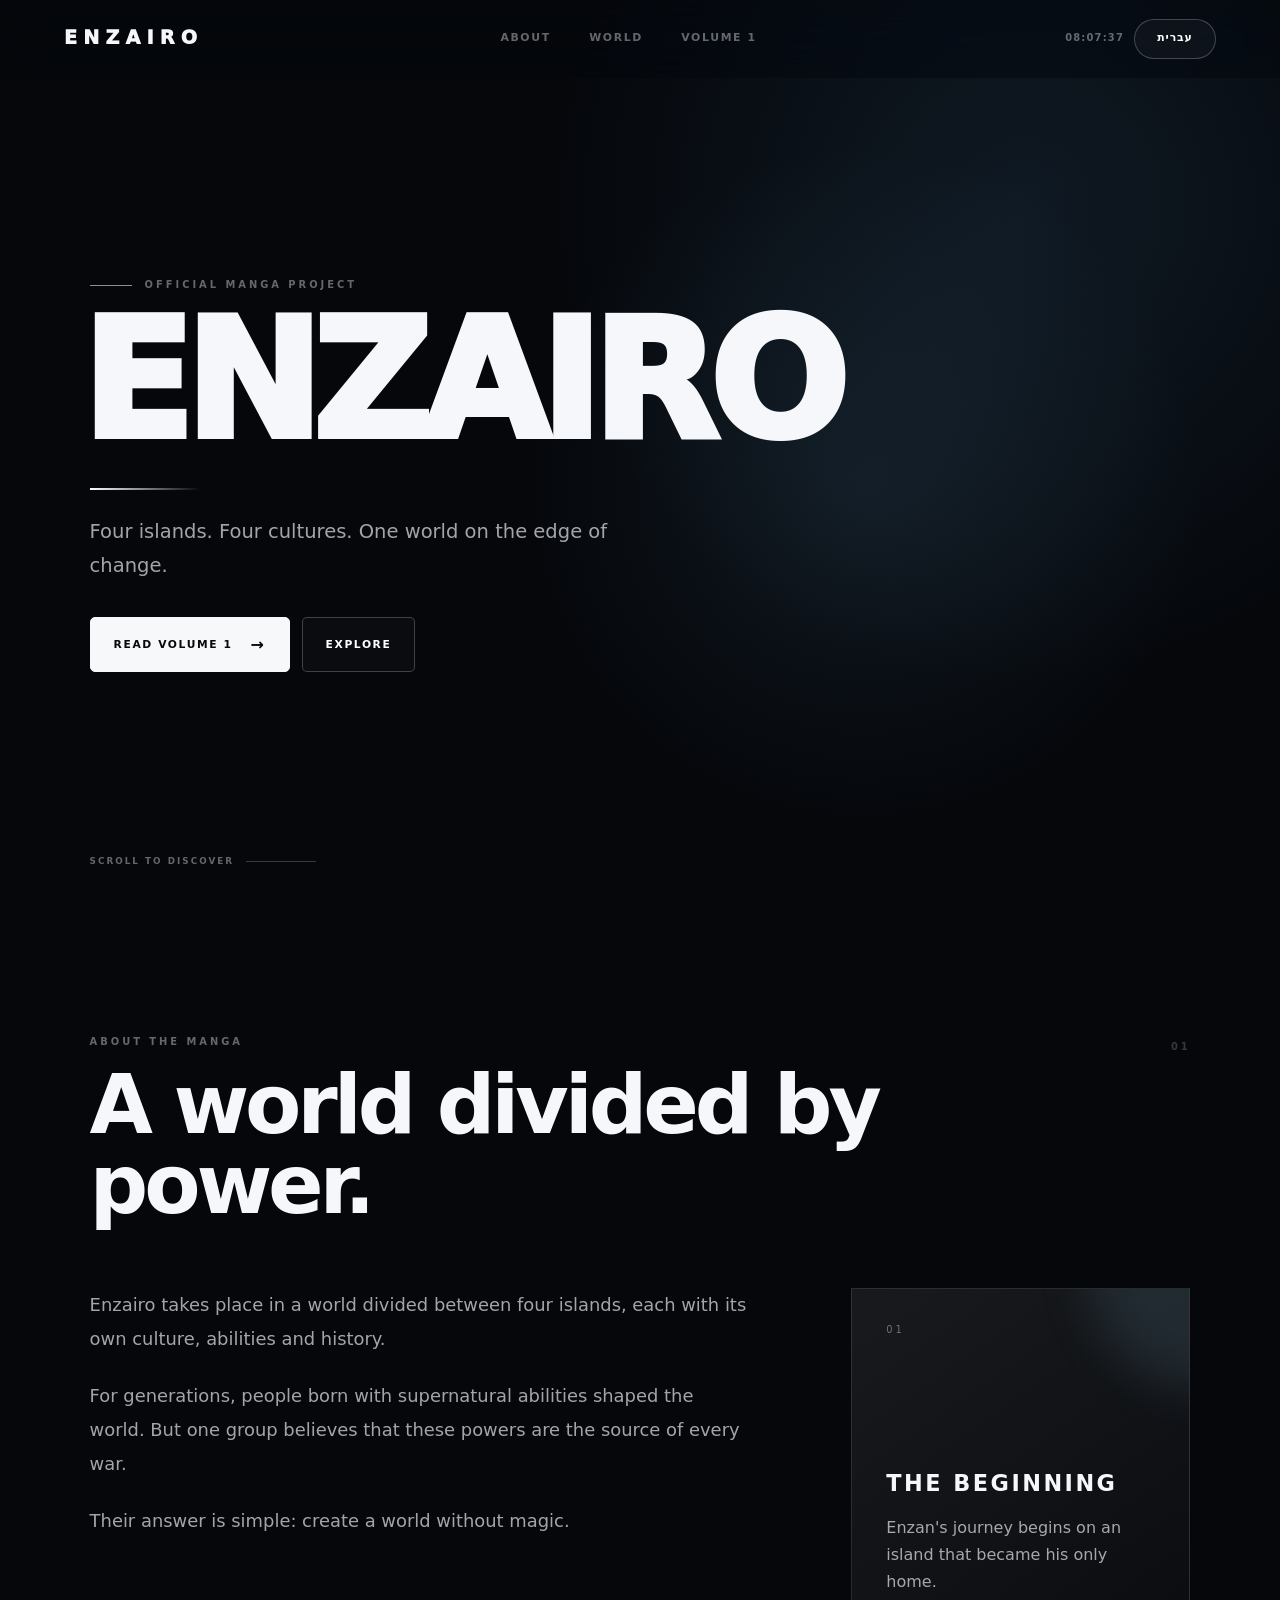
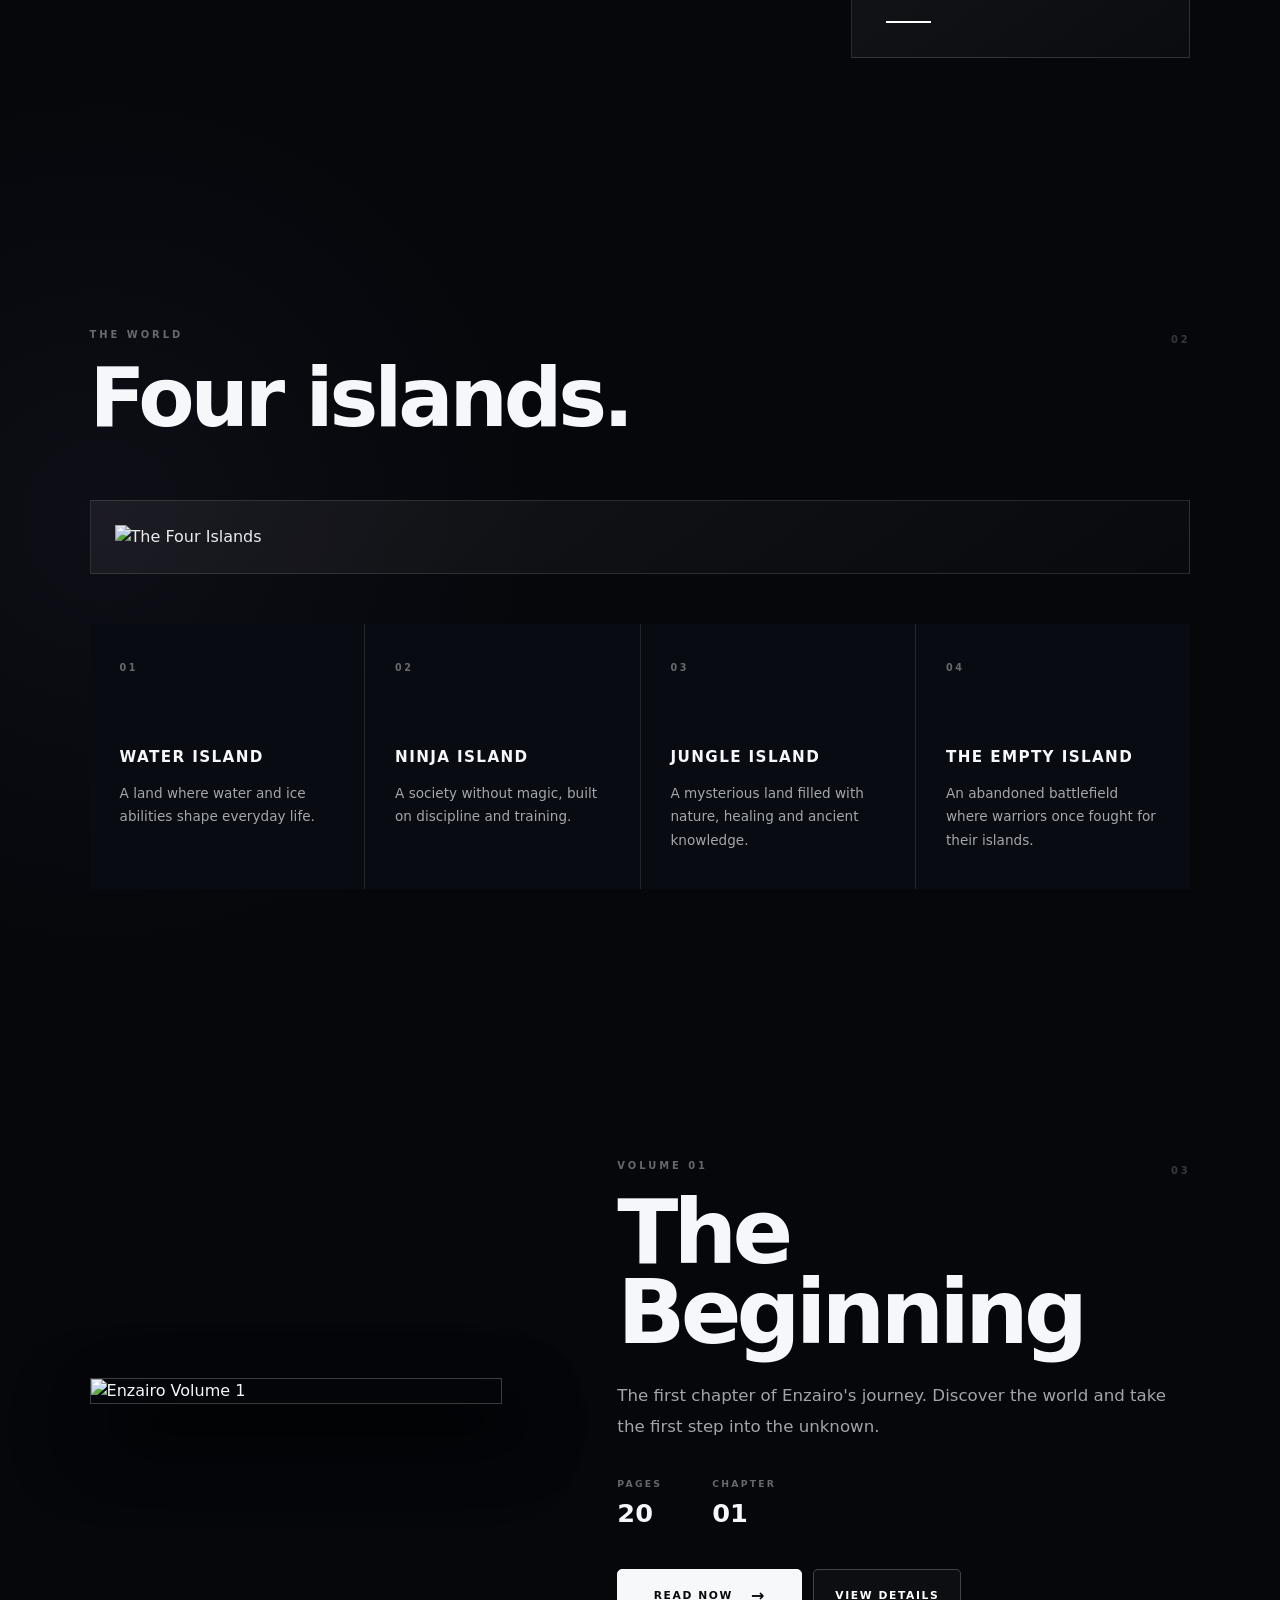
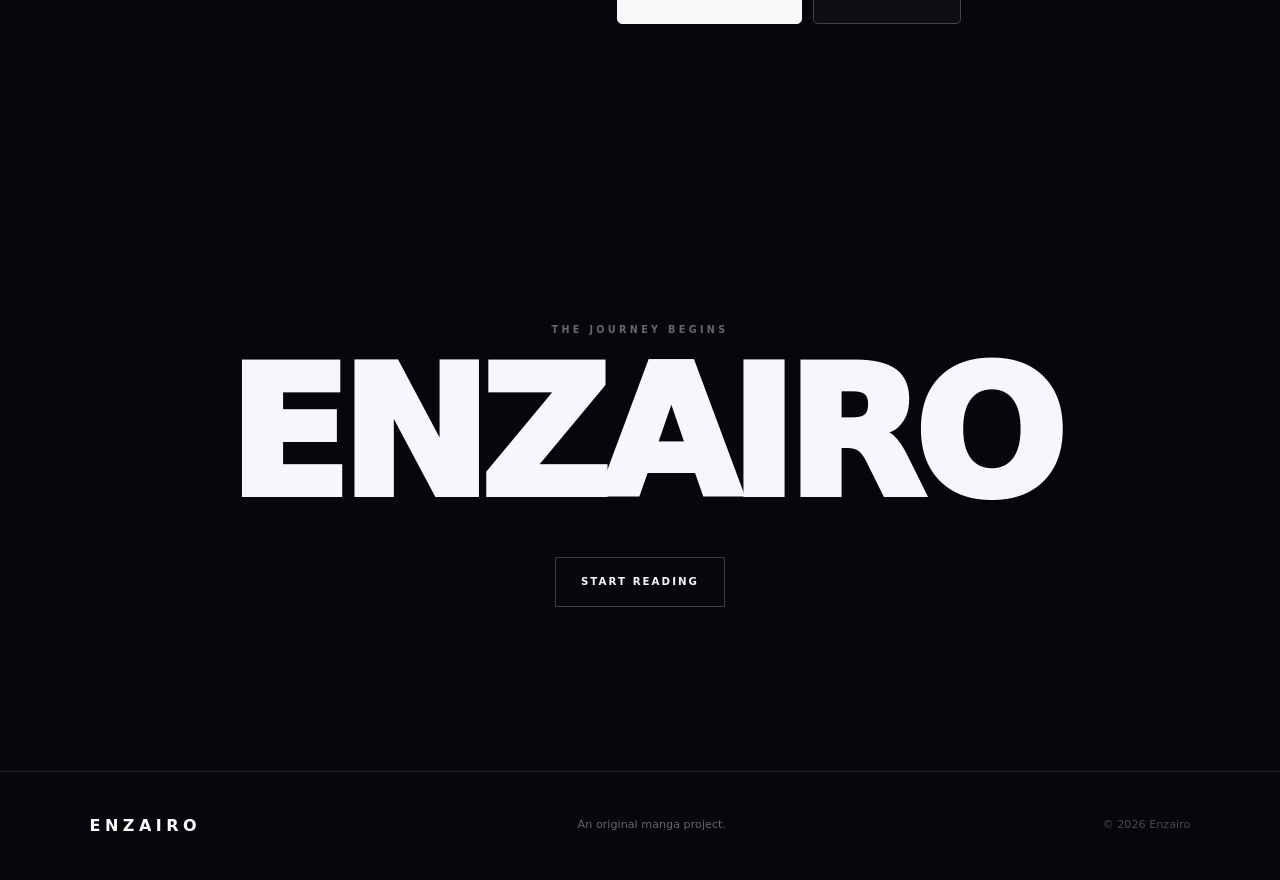
==== commit ecbd05fa: "Add files via upload" ====
--- a/index.html
+++ b/index.html
@@ -34,9 +34,11 @@
             <a href="#volume" data-i18n="navVolume">Volume 1</a>
         </nav>
 
-        <button id="languageBtn" class="language-button" type="button" aria-label="Change language">
-            עברית
-        </button>
+        <div class="nav-tools">
+            <span id="clock" class="clock" aria-label="Israel time">00:00:00</span>
+            <button id="languageBtn" class="language-button" type="button" aria-label="Change language">עברית</button>
+            <button id="menuButton" class="menu-button" type="button" aria-label="Open menu" aria-expanded="false">☰</button>
+        </div>
 
     </header>
 
@@ -312,10 +314,10 @@
 
                     </div>
 
-                    <a href="reader.html" class="button button-primary large">
-                        <span data-i18n="readNow">READ NOW</span>
-                        <span class="arrow">→</span>
-                    </a>
+                    <div class="volume-actions">
+                        <a href="reader.html" class="button button-primary large"><span data-i18n="readNow">READ NOW</span><span class="arrow">→</span></a>
+                        <button id="detailsButton" class="details-button" type="button" data-i18n="details">VIEW DETAILS</button>
+                    </div>
 
                 </div>
 
@@ -343,6 +345,26 @@
 
     </main>
 
+    <div id="volumeModal" class="modal" aria-hidden="true">
+        <div class="modal-panel" role="dialog" aria-modal="true" aria-labelledby="modalTitle">
+            <button id="modalClose" class="modal-close" type="button" aria-label="Close">×</button>
+            <div class="modal-grid">
+                <img class="modal-cover" src="pages/cover-volume1.png" alt="Enzairo Volume 1">
+                <div>
+                    <p class="section-label" data-i18n="volumeLabel">VOLUME 01</p>
+                    <h2 id="modalTitle" data-i18n="volumeTitle">The Beginning</h2>
+                    <p data-i18n="modalDescription">The first volume of Enzairo. Explore the story one page at a time.</p>
+                    <div class="modal-list" aria-label="Volume pages">
+                        <button class="modal-page" data-page="1">01</button><button class="modal-page" data-page="2">02</button><button class="modal-page" data-page="3">03</button><button class="modal-page" data-page="4">04</button>
+                        <button class="modal-page" data-page="5">05</button><button class="modal-page" data-page="6">06</button><button class="modal-page" data-page="7">07</button><button class="modal-page" data-page="8">08</button>
+                        <button class="modal-page" data-page="9">09</button><button class="modal-page" data-page="10">10</button><button class="modal-page" data-page="11">11</button><button class="modal-page" data-page="12">12</button>
+                        <button class="modal-page" data-page="13">13</button><button class="modal-page" data-page="14">14</button><button class="modal-page" data-page="15">15</button><button class="modal-page" data-page="16">16</button>
+                        <button class="modal-page" data-page="17">17</button><button class="modal-page" data-page="18">18</button><button class="modal-page" data-page="19">19</button><button class="modal-page" data-page="20">20</button>
+                    </div>
+                </div>
+            </div>
+        </div>
+    </div>
 
     <!-- FOOTER -->
     <footer>
--- a/style.css
+++ b/style.css
@@ -1,394 +1,23 @@
-
-/* =========================================================
-   ENZAIRO — VISUAL SYSTEM
-   Images intentionally kept unchanged.
-========================================================= */
-
 :root{
-  --bg:#06080d;
-  --bg-soft:#0a0e15;
-  --panel:rgba(255,255,255,.045);
-  --panel-strong:rgba(255,255,255,.075);
-  --line:rgba(255,255,255,.11);
-  --line-strong:rgba(255,255,255,.2);
-  --text:#f7f8fb;
-  --muted:rgba(247,248,251,.62);
-  --dim:rgba(247,248,251,.36);
-  --accent:#b9dfff;
-  --max:1440px;
-  --ease:cubic-bezier(.2,.8,.2,1);
+  --bg:#05070b;--bg-2:#090d14;--surface:rgba(255,255,255,.055);--surface-2:rgba(255,255,255,.085);
+  --line:rgba(255,255,255,.12);--line-strong:rgba(255,255,255,.22);--text:#f5f7fa;--muted:rgba(245,247,250,.66);--dim:rgba(245,247,250,.4);
+  --accent:#b9ddf7;--max:1380px;--ease:cubic-bezier(.2,.8,.2,1);
 }
-
-*{box-sizing:border-box;margin:0;padding:0}
-html{scroll-behavior:smooth;background:var(--bg)}
-body{
-  min-width:320px;
-  overflow-x:hidden;
-  background:
-    radial-gradient(circle at 78% 12%,rgba(84,139,185,.13),transparent 26rem),
-    radial-gradient(circle at 10% 55%,rgba(116,94,147,.08),transparent 25rem),
-    var(--bg);
-  color:var(--text);
-  font-family:Inter,ui-sans-serif,system-ui,-apple-system,BlinkMacSystemFont,"Segoe UI",Arial,sans-serif;
-  line-height:1.5;
-}
-body::selection{background:#fff;color:#07090d}
-a{color:inherit;text-decoration:none}
-button{font:inherit}
-img{max-width:100%}
-main{position:relative}
-
-/* Background */
-.background{position:fixed;inset:0;pointer-events:none;z-index:-2;overflow:hidden}
-.glow{
-  position:absolute;width:42rem;height:42rem;border-radius:50%;
-  filter:blur(110px);opacity:.14;
-  animation:floatingGlow 14s ease-in-out infinite;
-}
-.glow-one{right:-18rem;top:-12rem;background:#4f8ab7}
-.glow-two{left:-20rem;bottom:-15rem;background:#62577d;animation-delay:-5s}
-.noise{
-  position:absolute;inset:0;opacity:.018;
-  background-image:url("data:image/svg+xml,%3Csvg viewBox='0 0 180 180' xmlns='http://www.w3.org/2000/svg'%3E%3Cfilter id='n'%3E%3CfeTurbulence type='fractalNoise' baseFrequency='.8' numOctaves='3' stitchTiles='stitch'/%3E%3C/filter%3E%3Crect width='100%25' height='100%25' filter='url(%23n)'/%3E%3C/svg%3E");
-}
-@keyframes floatingGlow{
-  0%,100%{transform:translate3d(0,0,0)}
-  50%{transform:translate3d(3rem,-2rem,0)}
-}
-
-/* Navbar */
-.navbar{
-  position:fixed;inset:0 0 auto;height:76px;padding:0 clamp(20px,5vw,76px);
-  display:flex;align-items:center;justify-content:space-between;gap:24px;
-  z-index:1000;border-bottom:1px solid transparent;
-  background:rgba(6,8,13,.52);backdrop-filter:blur(20px) saturate(140%);
-  transition:.35s ease;
-}
-.navbar.scrolled{height:68px;background:rgba(6,8,13,.88);border-color:var(--line)}
-.logo,.reader-logo{
-  font-weight:950;letter-spacing:.34em;font-size:1.25rem;white-space:nowrap;
-  transition:.3s var(--ease);
-}
-.logo:hover,.reader-logo:hover{letter-spacing:.42em}
-.navbar nav{display:flex;align-items:center;gap:clamp(22px,3.5vw,52px)}
-.navbar nav a{
-  position:relative;padding:8px 0;color:var(--dim);font-size:.72rem;
-  font-weight:700;letter-spacing:.16em;text-transform:uppercase;transition:.25s ease;
-}
-.navbar nav a::after{
-  content:"";position:absolute;left:0;bottom:0;width:0;height:2px;
-  background:#fff;transition:.3s var(--ease);
-}
-.navbar nav a:hover,.navbar nav a.active{color:#fff}
-.navbar nav a:hover::after,.navbar nav a.active::after{width:100%}
-.language-button{
-  min-width:82px;height:40px;padding:0 15px;border:1px solid var(--line-strong);
-  border-radius:999px;background:rgba(255,255,255,.035);color:#fff;cursor:pointer;
-  font-size:.7rem;font-weight:800;letter-spacing:.08em;transition:.3s var(--ease);
-}
-.language-button:hover{background:#fff;color:#080a0f;transform:translateY(-2px)}
-
-/* Hero */
-.hero{
-  position:relative;min-height:100svh;max-width:1600px;margin:auto;
-  padding:150px clamp(25px,7vw,110px) 100px;display:flex;align-items:center;overflow:hidden;
-}
-.hero::before{
-  content:"";position:absolute;inset:16% 0 0 38%;
-  background:radial-gradient(circle,rgba(111,173,216,.11),transparent 55%);
-  pointer-events:none;
-}
-.hero-content{position:relative;z-index:5;width:min(760px)}
-.eyebrow{display:flex;align-items:center;gap:14px;margin-bottom:25px}
-.eyebrow span{width:42px;height:1px;background:rgba(255,255,255,.55)}
-.eyebrow p,.section-label{
-  font-size:.66rem;font-weight:800;letter-spacing:.34em;text-transform:uppercase;color:var(--dim)
-}
-.hero h1{
-  margin-left:-.06em;font-size:clamp(70px,12.5vw,185px);line-height:.8;
-  font-weight:950;letter-spacing:-.035em;text-wrap:balance;
-}
-.hero-line{width:110px;height:2px;margin:42px 0 27px;background:linear-gradient(90deg,#fff,transparent)}
-.hero-subtitle{
-  max-width:560px;font-size:clamp(1rem,1.7vw,1.28rem);line-height:1.75;
-  color:var(--muted)
-}
-.hero-buttons{display:flex;flex-wrap:wrap;gap:13px;margin-top:36px}
-.button{
-  min-height:56px;padding:0 24px;display:inline-flex;align-items:center;justify-content:center;
-  gap:18px;border:1px solid var(--line-strong);border-radius:4px;font-size:.7rem;
-  font-weight:900;letter-spacing:.16em;text-transform:uppercase;transition:.35s var(--ease)
-}
-.button-primary{background:#f8f9fb;color:#07090d;border-color:#f8f9fb}
-.button-primary:hover{transform:translateY(-4px);box-shadow:0 18px 50px rgba(255,255,255,.13)}
-.button-secondary{background:rgba(255,255,255,.025);color:#fff}
-.button-secondary:hover{background:rgba(255,255,255,.09);transform:translateY(-4px)}
-.arrow{font-size:1rem;transition:.3s var(--ease)}
-.button:hover .arrow{transform:translateX(5px)}
-.hero-character{
-  position:absolute;z-index:2;right:2%;bottom:-2%;width:min(49vw,680px);
-  transition:transform .18s ease-out;will-change:transform;
-}
-.character-glow{
-  position:absolute;inset:20% 8% 5%;border-radius:50%;
-  background:radial-gradient(ellipse,rgba(83,145,190,.32),transparent 68%);filter:blur(45px);z-index:-1
-}
-.hero-character img{
-  display:block;width:100%;height:auto;filter:drop-shadow(0 35px 45px rgba(0,0,0,.7));
-  mask-image:linear-gradient(to bottom,#000 84%,transparent 100%);
-}
-.scroll-indicator{
-  position:absolute;bottom:34px;left:clamp(25px,7vw,110px);
-  display:flex;align-items:center;gap:13px;color:var(--dim);font-size:.58rem;
-  font-weight:800;letter-spacing:.25em;text-transform:uppercase
-}
-.scroll-indicator div{width:72px;height:1px;background:rgba(255,255,255,.2)}
-
-/* Sections */
-.section{position:relative;max-width:var(--max);margin:auto;padding:135px clamp(25px,7vw,100px)}
-.section-number{
-  position:absolute;top:140px;right:clamp(25px,7vw,100px);font-size:.65rem;
-  font-weight:800;letter-spacing:.3em;color:rgba(255,255,255,.2)
-}
-.section-heading{margin-bottom:68px}
-.section-heading h2{
-  max-width:820px;margin-top:17px;font-size:clamp(42px,6.5vw,82px);line-height:.98;
-  letter-spacing:-.045em;font-weight:900
-}
-.reveal{opacity:0;transform:translateY(36px);transition:opacity .9s ease,transform .9s var(--ease)}
-.reveal.visible{opacity:1;transform:none}
-
-/* About */
-.about-grid{display:grid;grid-template-columns:minmax(0,1.45fr) minmax(280px,.7fr);gap:clamp(45px,8vw,110px)}
-.about-text{max-width:720px}
-.about-text p{margin-bottom:25px;color:var(--muted);font-size:clamp(1rem,1.5vw,1.14rem);line-height:1.9}
-.about-card{
-  position:relative;min-height:350px;padding:34px;border:1px solid var(--line);
-  background:linear-gradient(145deg,rgba(255,255,255,.07),rgba(255,255,255,.018));
-  overflow:hidden;transition:.4s var(--ease)
-}
-.about-card::after{
-  content:"";position:absolute;width:220px;height:220px;right:-120px;top:-120px;border-radius:50%;
-  background:rgba(145,200,235,.13);filter:blur(25px)
-}
-.about-card:hover{transform:translateY(-7px);border-color:rgba(255,255,255,.2)}
-.card-number{font-size:.65rem;letter-spacing:.3em;color:var(--dim)}
-.about-card h3{margin-top:130px;font-size:1.45rem;letter-spacing:.12em}
-.about-card p{margin-top:13px;color:var(--muted);line-height:1.7}
-.card-line{width:45px;height:2px;margin-top:25px;background:#fff}
-
-/* World */
-.world-section{max-width:1600px}
-.world-image{
-  position:relative;margin-bottom:55px;padding:clamp(10px,2.2vw,28px);
-  border:1px solid var(--line);background:linear-gradient(145deg,rgba(255,255,255,.055),rgba(255,255,255,.01));
-  overflow:hidden
-}
-.world-image::before{
-  content:"";position:absolute;inset:0;background:linear-gradient(110deg,transparent 25%,rgba(255,255,255,.08),transparent 70%);
-  transform:translateX(-120%);animation:mapShine 8s ease-in-out infinite;pointer-events:none
-}
-.world-image img{display:block;width:100%;max-height:650px;object-fit:contain;opacity:.94}
-@keyframes mapShine{
-  0%,45%{transform:translateX(-120%)} 70%,100%{transform:translateX(120%)}
-}
-.islands-grid{display:grid;grid-template-columns:repeat(4,1fr);gap:1px;background:var(--line)}
-.island-card{
-  position:relative;min-height:275px;padding:31px;background:#080b11;overflow:hidden;
-  transition:.4s var(--ease)
-}
-.island-card::after{
-  content:"";position:absolute;inset:auto 0 0;height:2px;background:linear-gradient(90deg,transparent,#fff,transparent);
-  transform:scaleX(0);transition:.4s var(--ease)
-}
-.island-card:hover{background:#10151e;transform:translateY(-6px);z-index:2}
-.island-card:hover::after{transform:scaleX(1)}
-.island-card>span{font-size:.62rem;font-weight:800;letter-spacing:.28em;color:var(--dim)}
-.island-card h3{margin:70px 0 14px;font-size:1rem;letter-spacing:.1em}
-.island-card p{color:var(--muted);font-size:.86rem;line-height:1.75}
-
-/* Volume */
-.volume-section{max-width:1350px}
-.volume-layout{display:grid;grid-template-columns:minmax(280px,.72fr) minmax(0,1fr);gap:clamp(55px,9vw,120px);align-items:center}
-.volume-cover{position:relative;width:min(100%,430px);margin:auto;perspective:1000px}
-.volume-cover img{
-  position:relative;display:block;width:100%;border:1px solid var(--line-strong);
-  box-shadow:0 35px 75px rgba(0,0,0,.55);transition:.55s var(--ease)
-}
-.volume-cover:hover img{transform:rotateY(-6deg) rotateX(2deg) translateY(-9px)}
-.cover-shadow{position:absolute;inset:25px -22px -35px 22px;background:#000;filter:blur(32px);opacity:.75;z-index:-1}
-.volume-info h2{font-size:clamp(50px,7vw,92px);line-height:.9;letter-spacing:-.05em;margin:18px 0 28px}
-.volume-info>p:not(.section-label){max-width:610px;color:var(--muted);font-size:1.05rem;line-height:1.85;margin-bottom:35px}
-.volume-meta{display:flex;gap:55px;margin-bottom:38px}
-.volume-meta div{display:flex;flex-direction:column;gap:4px}
-.volume-meta span{font-size:.6rem;font-weight:800;letter-spacing:.25em;color:var(--dim)}
-.volume-meta strong{font-size:1.65rem}
-.large{min-width:185px}
-
-/* Final */
-.final-section{
-  min-height:72vh;display:flex;flex-direction:column;align-items:center;justify-content:center;
-  padding:120px 25px;text-align:center
-}
-.final-section p{font-size:.62rem;font-weight:800;letter-spacing:.38em;color:var(--dim);margin-bottom:28px}
-.final-section h2{
-  font-size:clamp(64px,14vw,190px);line-height:.78;letter-spacing:-.045em;font-weight:950;
-  margin-bottom:55px
-}
-.final-button{
-  padding:16px 25px;border:1px solid var(--line-strong);font-size:.66rem;font-weight:900;
-  letter-spacing:.22em;transition:.35s var(--ease)
-}
-.final-button:hover{background:#fff;color:#07090d;transform:translateY(-4px)}
-
-/* Footer */
-footer{
-  max-width:1600px;margin:auto;padding:42px clamp(25px,7vw,100px);border-top:1px solid var(--line);
-  display:flex;align-items:center;justify-content:space-between;gap:20px;color:var(--dim);font-size:.72rem
-}
-.footer-logo{font-size:1rem;letter-spacing:.3em;color:#fff;font-weight:900}
-.copyright{opacity:.7}
-
-/* Reader */
-.reader-body{
-  min-height:100vh;background:
-    radial-gradient(circle at 50% -20%,rgba(79,137,181,.12),transparent 32rem),#05070b
-}
-.reader-header{
-  position:fixed;inset:0 0 auto;height:74px;padding:0 clamp(16px,4vw,55px);
-  display:flex;align-items:center;justify-content:space-between;gap:20px;
-  z-index:1000;background:rgba(5,7,11,.82);backdrop-filter:blur(20px);border-bottom:1px solid var(--line)
-}
-.reader-logo{font-size:1.05rem}
-.reader-title{display:flex;flex-direction:column;align-items:center;gap:2px}
-.reader-title span{font-size:.55rem;font-weight:800;letter-spacing:.3em;color:var(--dim)}
-.reader-title strong{font-size:.72rem;letter-spacing:.14em}
-.reader-actions{display:flex;align-items:center;gap:12px}
-.close-reader{
-  width:40px;height:40px;display:flex;align-items:center;justify-content:center;
-  border:1px solid var(--line);border-radius:50%;font-size:1.45rem;color:var(--muted);transition:.3s var(--ease)
-}
-.close-reader:hover{background:#fff;color:#07090d;transform:rotate(90deg)}
-.reader{min-height:100vh;padding:105px 24px 45px;display:flex;flex-direction:column;align-items:center}
-.reader-top{
-  width:min(1000px,100%);display:flex;justify-content:space-between;align-items:center;
-  margin-bottom:16px;padding:0 2px;color:var(--dim);font-size:.58rem;font-weight:800;letter-spacing:.22em
-}
-#mangaPage{user-select:none;-webkit-user-drag:none}
-.manga-container{position:relative;width:min(1000px,100%);display:flex;align-items:center;justify-content:center}
-.page-wrapper{
-  width:min(820px,100%);display:flex;justify-content:center;align-items:center;
-  background:#fff;border:1px solid var(--line-strong);box-shadow:0 28px 80px rgba(0,0,0,.58);overflow:hidden
-}
-.page-wrapper img{
-  display:block;width:100%;height:auto;max-height:calc(100vh - 160px);object-fit:contain;
-  transition:opacity .2s ease,transform .25s ease
-}
-.page-wrapper img.page-changing{opacity:0;transform:scale(.985)}
-.reader-arrow{
-  position:absolute;top:50%;width:54px;height:54px;transform:translateY(-50%);
-  display:grid;place-items:center;border:1px solid rgba(255,255,255,.17);border-radius:50%;
-  background:rgba(8,11,16,.84);color:#fff;cursor:pointer;font-size:1.1rem;z-index:20;
-  transition:.3s var(--ease);box-shadow:0 10px 30px rgba(0,0,0,.3)
-}
-.reader-arrow:hover{background:#fff;color:#05070b;transform:translateY(-50%) scale(1.08)}
-.reader-arrow:disabled{opacity:.2;cursor:not-allowed}
-.reader-arrow.left{left:10px}.reader-arrow.right{right:10px}
-.reader-bottom{width:min(820px,100%);margin-top:20px;display:flex;align-items:center;gap:17px}
-.reader-bottom button{
-  border:0;background:transparent;color:var(--dim);cursor:pointer;font-size:.55rem;
-  font-weight:900;letter-spacing:.2em;transition:.25s ease
-}
-.reader-bottom button:hover:not(:disabled){color:#fff}
-.reader-bottom button:disabled{opacity:.2;cursor:not-allowed}
-.progress{height:3px;flex:1;background:rgba(255,255,255,.09);overflow:hidden;border-radius:99px}
-.progress-fill{width:5%;height:100%;background:#fff;transition:width .35s var(--ease)}
-.reader-hint{margin-top:18px;color:rgba(255,255,255,.25);font-size:.58rem;letter-spacing:.06em;text-align:center}
-
-/* RTL */
-html[dir="rtl"] .hero-content,html[dir="rtl"] .section-heading,html[dir="rtl"] .about-text,html[dir="rtl"] .island-card,html[dir="rtl"] .volume-info{text-align:right}
-html[dir="rtl"] .hero-line{margin-left:auto;margin-right:0;background:linear-gradient(270deg,#fff,transparent)}
-html[dir="rtl"] .hero-buttons{justify-content:flex-start}
-html[dir="rtl"] .navbar nav a::after{left:auto;right:0}
-html[dir="rtl"] .button:hover .arrow{transform:translateX(-5px)}
-html[dir="rtl"] .section-number{right:auto;left:clamp(25px,7vw,100px)}
-html[dir="rtl"] .scroll-indicator{left:auto;right:clamp(25px,7vw,100px)}
-html[dir="rtl"] .about-card{text-align:right}
-
-/* Accessibility */
-:focus-visible{outline:2px solid #fff;outline-offset:4px}
-@media (prefers-reduced-motion:reduce){
-  *,*::before,*::after{animation-duration:.01ms!important;animation-iteration-count:1!important;scroll-behavior:auto!important;transition-duration:.01ms!important}
-}
-
-/* Tablet */
-@media (max-width:1000px){
-  .hero{min-height:900px;align-items:flex-start;padding-top:145px}
-  .hero-content{width:100%}
-  .hero-character{width:min(67vw,650px);right:-8%;bottom:-2%;opacity:.62}
-  .about-grid{grid-template-columns:1fr}
-  .about-card{min-height:290px}
-  .about-card h3{margin-top:90px}
-  .islands-grid{grid-template-columns:repeat(2,1fr)}
-  .volume-layout{grid-template-columns:1fr;gap:70px}
-  .volume-cover{max-width:370px}
-  .volume-info{text-align:center}
-  .volume-info>p:not(.section-label){margin-left:auto;margin-right:auto}
-  .volume-meta{justify-content:center}
-}
-
-/* Phone */
-@media (max-width:650px){
-  .navbar{height:66px;padding:0 18px}
-  .logo{font-size:.92rem;letter-spacing:.25em}
-  .navbar nav{display:none}
-  .language-button{min-width:72px;height:37px;padding:0 11px;font-size:.62rem}
-  .hero{min-height:850px;padding:125px 22px 65px}
-  .hero h1{font-size:clamp(58px,18vw,112px)}
-  .hero-line{margin:32px 0 22px}
-  .hero-subtitle{font-size:.98rem;line-height:1.65;max-width:390px}
-  .hero-buttons{flex-direction:column;align-items:stretch;max-width:280px;margin-top:28px}
-  .button{min-height:52px}
-  .hero-character{width:105vw;right:-30%;bottom:-2%;opacity:.43}
-  .scroll-indicator{display:none}
-  .section{padding:95px 22px}
-  .section-number{top:95px;right:22px}
-  .section-heading{margin-bottom:46px}
-  .section-heading h2{font-size:clamp(40px,12vw,58px)}
-  .about-text p{font-size:.96rem;line-height:1.8}
-  .about-card{min-height:270px;padding:27px}
-  .about-card h3{margin-top:82px}
-  .world-image{padding:8px;margin-bottom:28px}
-  .world-image img{min-height:240px}
-  .islands-grid{grid-template-columns:1fr}
-  .island-card{min-height:215px;padding:27px}
-  .island-card h3{margin-top:48px}
-  .volume-layout{gap:48px}
-  .volume-cover{max-width:285px}
-  .volume-info{text-align:center}
-  .volume-info h2{font-size:clamp(50px,15vw,72px)}
-  .volume-info>p:not(.section-label){font-size:.95rem}
-  .volume-meta{gap:38px}
-  .final-section{min-height:62vh}
-  .final-section h2{font-size:clamp(60px,17vw,105px);letter-spacing:-.03em}
-  footer{flex-direction:column;text-align:center;padding:38px 22px}
-  .reader-header{height:66px;padding:0 12px}
-  .reader-logo{font-size:.82rem;letter-spacing:.23em}
-  .reader-title{display:none}
-  .reader-actions{gap:7px}
-  .close-reader{width:37px;height:37px}
-  .reader{padding:88px 8px 28px}
-  .reader-top{padding:0 7px;margin-bottom:11px;font-size:.5rem}
-  .page-wrapper{width:100%;border-color:rgba(255,255,255,.08)}
-  .page-wrapper img{max-height:none;width:100%}
-  .reader-arrow{width:42px;height:42px;font-size:.9rem;background:rgba(0,0,0,.7)}
-  .reader-arrow.left{left:6px}.reader-arrow.right{right:6px}
-  .reader-bottom{padding:0 6px;gap:11px}
-  .reader-hint{line-height:1.6}
-}
-
-/* Final stability fixes */
-html, body { width: 100%; }
-img { height: auto; }
-button, a { -webkit-tap-highlight-color: transparent; }
-.page-wrapper img { touch-action: pan-y; }
+*{box-sizing:border-box;margin:0;padding:0}html{scroll-behavior:smooth;background:var(--bg)}body{min-width:320px;overflow-x:hidden;background:radial-gradient(circle at 80% 5%,rgba(77,137,184,.14),transparent 30rem),radial-gradient(circle at 8% 52%,rgba(107,83,139,.09),transparent 28rem),var(--bg);color:var(--text);font-family:Inter,ui-sans-serif,system-ui,-apple-system,BlinkMacSystemFont,"Segoe UI",Arial,sans-serif;line-height:1.5}body::selection{background:#fff;color:#05070b}a{color:inherit;text-decoration:none}button{font:inherit}img{max-width:100%;height:auto}main{position:relative}
+.background{position:fixed;inset:0;pointer-events:none;z-index:-2;overflow:hidden}.glow{position:absolute;width:38rem;height:38rem;border-radius:50%;filter:blur(110px);opacity:.13;animation:floatingGlow 16s ease-in-out infinite}.glow-one{right:-18rem;top:-14rem;background:#4d8bb9}.glow-two{left:-20rem;bottom:-18rem;background:#67517e;animation-delay:-6s}.noise{position:absolute;inset:0;opacity:.018;background-image:url("data:image/svg+xml,%3Csvg viewBox='0 0 180 180' xmlns='http://www.w3.org/2000/svg'%3E%3Cfilter id='n'%3E%3CfeTurbulence type='fractalNoise' baseFrequency='.8' numOctaves='3' stitchTiles='stitch'/%3E%3C/filter%3E%3Crect width='100%25' height='100%25' filter='url(%23n)'/%3E%3C/svg%3E")}
+@keyframes floatingGlow{0%,100%{transform:translate3d(0,0,0)}50%{transform:translate3d(2rem,-2rem,0)}}
+.navbar{position:fixed;inset:0 0 auto;height:78px;padding:0 clamp(18px,5vw,76px);display:flex;align-items:center;justify-content:space-between;gap:25px;z-index:1000;border-bottom:1px solid transparent;background:rgba(5,7,11,.46);backdrop-filter:blur(22px) saturate(145%);transition:.35s var(--ease)}.navbar.scrolled{height:68px;background:rgba(5,7,11,.9);border-color:var(--line)}.logo,.reader-logo{font-weight:950;letter-spacing:.32em;font-size:1.2rem;white-space:nowrap;transition:.3s var(--ease)}.logo:hover,.reader-logo:hover{letter-spacing:.4em}.navbar nav{display:flex;align-items:center;gap:clamp(20px,3vw,48px)}.navbar nav a{position:relative;padding:9px 0;color:var(--dim);font-size:.68rem;font-weight:800;letter-spacing:.15em;text-transform:uppercase;transition:.25s ease}.navbar nav a::after{content:"";position:absolute;left:0;right:100%;bottom:0;height:2px;background:#fff;transition:.3s var(--ease)}.navbar nav a:hover,.navbar nav a.active{color:#fff}.navbar nav a:hover::after,.navbar nav a.active::after{right:0}.nav-tools{display:flex;align-items:center;gap:10px}.clock{min-width:70px;color:var(--dim);font-size:.62rem;font-weight:800;letter-spacing:.12em;text-align:right;font-variant-numeric:tabular-nums}.language-button{min-width:82px;height:40px;padding:0 15px;border:1px solid var(--line-strong);border-radius:999px;background:rgba(255,255,255,.035);color:#fff;cursor:pointer;font-size:.68rem;font-weight:850;letter-spacing:.08em;transition:.3s var(--ease)}.language-button:hover{background:#fff;color:#080a0f;transform:translateY(-2px)}.menu-button{display:none;width:42px;height:42px;border:1px solid var(--line);border-radius:50%;background:rgba(255,255,255,.04);color:#fff;cursor:pointer}
+.hero{position:relative;min-height:100svh;max-width:1600px;margin:auto;padding:150px clamp(24px,7vw,110px) 100px;display:flex;align-items:center;overflow:hidden}.hero::before{content:"";position:absolute;inset:8% 0 0 35%;background:radial-gradient(circle,rgba(111,173,216,.11),transparent 58%);pointer-events:none}.hero-content{position:relative;z-index:5;width:min(720px)}.eyebrow{display:flex;align-items:center;gap:13px;margin-bottom:24px}.eyebrow span{width:42px;height:1px;background:rgba(255,255,255,.55)}.eyebrow p,.section-label{font-size:.62rem;font-weight:850;letter-spacing:.3em;text-transform:uppercase;color:var(--dim)}.hero h1{margin-left:-.06em;font-size:clamp(72px,12.8vw,180px);line-height:.8;font-weight:950;letter-spacing:-.055em}.hero-line{width:110px;height:2px;margin:40px 0 25px;background:linear-gradient(90deg,#fff,transparent)}.hero-subtitle{max-width:560px;font-size:clamp(1rem,1.65vw,1.22rem);line-height:1.75;color:var(--muted)}.hero-buttons{display:flex;flex-wrap:wrap;gap:12px;margin-top:34px}.button{min-height:55px;padding:0 23px;display:inline-flex;align-items:center;justify-content:center;gap:18px;border:1px solid var(--line-strong);border-radius:5px;font-size:.67rem;font-weight:900;letter-spacing:.15em;text-transform:uppercase;transition:.35s var(--ease)}.button-primary{background:#f7f8fa;color:#07090d;border-color:#f7f8fa}.button-primary:hover{transform:translateY(-4px);box-shadow:0 18px 50px rgba(255,255,255,.12)}.button-secondary{background:rgba(255,255,255,.025);color:#fff}.button-secondary:hover{background:rgba(255,255,255,.09);transform:translateY(-4px)}.arrow{font-size:1rem;transition:.3s var(--ease)}.button:hover .arrow{transform:translateX(5px)}.hero-character{position:absolute;z-index:2;right:3%;bottom:-2%;width:min(48vw,680px);transition:transform .2s ease-out;will-change:transform}.character-glow{position:absolute;inset:18% 8% 4%;border-radius:50%;background:radial-gradient(ellipse,rgba(83,145,190,.32),transparent 68%);filter:blur(45px);z-index:-1}.hero-character img{display:block;width:100%;filter:drop-shadow(0 35px 45px rgba(0,0,0,.72));mask-image:linear-gradient(to bottom,#000 84%,transparent 100%)}.scroll-indicator{position:absolute;bottom:32px;left:clamp(24px,7vw,110px);display:flex;align-items:center;gap:12px;color:var(--dim);font-size:.55rem;font-weight:800;letter-spacing:.23em;text-transform:uppercase}.scroll-indicator div{width:70px;height:1px;background:rgba(255,255,255,.2)}
+.section{position:relative;max-width:var(--max);margin:auto;padding:135px clamp(24px,7vw,100px)}.section-number{position:absolute;top:140px;right:clamp(24px,7vw,100px);font-size:.62rem;font-weight:800;letter-spacing:.28em;color:rgba(255,255,255,.2)}.section-heading{margin-bottom:62px}.section-heading h2{max-width:850px;margin-top:15px;font-size:clamp(44px,6.5vw,82px);line-height:.98;letter-spacing:-.05em;font-weight:900}.reveal{opacity:0;transform:translateY(30px);transition:opacity .75s ease,transform .75s var(--ease)}.reveal.visible{opacity:1;transform:none}
+.about-grid{display:grid;grid-template-columns:minmax(0,1.4fr) minmax(280px,.72fr);gap:clamp(45px,8vw,110px)}.about-text{max-width:720px}.about-text p{margin-bottom:23px;color:var(--muted);font-size:clamp(1rem,1.5vw,1.12rem);line-height:1.9}.about-card{position:relative;min-height:350px;padding:34px;border:1px solid var(--line);background:linear-gradient(145deg,rgba(255,255,255,.075),rgba(255,255,255,.018));overflow:hidden;transition:.4s var(--ease)}.about-card::after{content:"";position:absolute;width:230px;height:230px;right:-130px;top:-130px;border-radius:50%;background:rgba(145,200,235,.12);filter:blur(25px)}.about-card:hover{transform:translateY(-7px);border-color:rgba(255,255,255,.22)}.card-number{font-size:.62rem;letter-spacing:.28em;color:var(--dim)}.about-card h3{margin-top:130px;font-size:1.4rem;letter-spacing:.11em}.about-card p{margin-top:13px;color:var(--muted);line-height:1.7}.card-line{width:45px;height:2px;margin-top:25px;background:#fff}
+.world-section{max-width:1500px}.world-image{position:relative;margin-bottom:50px;padding:clamp(10px,2vw,24px);border:1px solid var(--line);background:linear-gradient(145deg,rgba(255,255,255,.06),rgba(255,255,255,.012));overflow:hidden}.world-image img{display:block;width:100%;max-height:650px;object-fit:contain;opacity:.95}.world-image::after{content:"";position:absolute;inset:0;background:linear-gradient(100deg,transparent 25%,rgba(255,255,255,.08),transparent 70%);transform:translateX(-120%);animation:mapShine 9s ease-in-out infinite;pointer-events:none}@keyframes mapShine{0%,45%{transform:translateX(-120%)}70%,100%{transform:translateX(120%)}}.islands-grid{display:grid;grid-template-columns:repeat(4,1fr);gap:1px;background:var(--line)}.island-card{position:relative;min-height:265px;padding:30px;background:#080b11;overflow:hidden;transition:.4s var(--ease)}.island-card::after{content:"";position:absolute;left:0;right:0;bottom:0;height:2px;background:linear-gradient(90deg,transparent,#fff,transparent);transform:scaleX(0);transition:.4s var(--ease)}.island-card:hover{background:#10151e;transform:translateY(-6px);z-index:2}.island-card:hover::after{transform:scaleX(1)}.island-card>span{font-size:.6rem;font-weight:800;letter-spacing:.27em;color:var(--dim)}.island-card h3{margin:68px 0 13px;font-size:.95rem;letter-spacing:.09em}.island-card p{color:var(--muted);font-size:.85rem;line-height:1.75}
+.volume-section{max-width:1320px}.volume-layout{display:grid;grid-template-columns:minmax(280px,.72fr) minmax(0,1fr);gap:clamp(55px,9vw,120px);align-items:center}.volume-cover{position:relative;width:min(100%,430px);margin:auto;perspective:1000px}.volume-cover img{position:relative;display:block;width:100%;border:1px solid var(--line-strong);box-shadow:0 35px 75px rgba(0,0,0,.58);transition:.55s var(--ease)}.volume-cover:hover img{transform:rotateY(-6deg) rotateX(2deg) translateY(-9px)}.cover-shadow{position:absolute;inset:25px -22px -35px 22px;background:#000;filter:blur(32px);opacity:.75;z-index:-1}.volume-info h2{font-size:clamp(52px,7vw,92px);line-height:.9;letter-spacing:-.055em;margin:18px 0 28px}.volume-info>p:not(.section-label){max-width:610px;color:var(--muted);font-size:1.04rem;line-height:1.85;margin-bottom:34px}.volume-meta{display:flex;gap:50px;margin-bottom:36px}.volume-meta div{display:flex;flex-direction:column;gap:4px}.volume-meta span{font-size:.58rem;font-weight:800;letter-spacing:.24em;color:var(--dim)}.volume-meta strong{font-size:1.6rem}.large{min-width:185px}.volume-actions{display:flex;flex-wrap:wrap;gap:11px}.details-button{min-height:55px;padding:0 21px;border:1px solid var(--line-strong);background:rgba(255,255,255,.03);color:#fff;cursor:pointer;border-radius:5px;font-size:.67rem;font-weight:900;letter-spacing:.15em;text-transform:uppercase;transition:.35s var(--ease)}.details-button:hover{background:rgba(255,255,255,.1);transform:translateY(-4px)}
+.final-section{min-height:68vh;display:flex;flex-direction:column;align-items:center;justify-content:center;padding:120px 25px;text-align:center}.final-section p{font-size:.6rem;font-weight:800;letter-spacing:.35em;color:var(--dim);margin-bottom:28px}.final-section h2{font-size:clamp(66px,14vw,190px);line-height:.78;letter-spacing:-.055em;font-weight:950;margin-bottom:52px}.final-button{padding:16px 25px;border:1px solid var(--line-strong);font-size:.64rem;font-weight:900;letter-spacing:.2em;transition:.35s var(--ease)}.final-button:hover{background:#fff;color:#07090d;transform:translateY(-4px)}
+footer{max-width:1600px;margin:auto;padding:42px clamp(24px,7vw,100px);border-top:1px solid var(--line);display:flex;align-items:center;justify-content:space-between;gap:20px;color:var(--dim);font-size:.7rem}.footer-logo{font-size:1rem;letter-spacing:.28em;color:#fff;font-weight:900}.copyright{opacity:.7}
+.modal{position:fixed;inset:0;z-index:2000;display:grid;place-items:center;padding:25px;background:rgba(2,4,8,.78);backdrop-filter:blur(14px);opacity:0;visibility:hidden;transition:.3s ease}.modal.open{opacity:1;visibility:visible}.modal-panel{position:relative;width:min(850px,100%);max-height:min(720px,90vh);overflow:auto;padding:clamp(25px,5vw,50px);border:1px solid var(--line-strong);background:linear-gradient(145deg,#10151e,#070a10);box-shadow:0 30px 100px rgba(0,0,0,.6);transform:translateY(18px) scale(.98);transition:.35s var(--ease)}.modal.open .modal-panel{transform:none}.modal-close{position:absolute;top:16px;right:16px;width:40px;height:40px;border:1px solid var(--line);border-radius:50%;background:rgba(255,255,255,.04);color:#fff;font-size:1.4rem;cursor:pointer}.modal-grid{display:grid;grid-template-columns:210px 1fr;gap:38px;align-items:center}.modal-cover{width:100%;border:1px solid var(--line-strong);box-shadow:0 20px 45px rgba(0,0,0,.45)}.modal-panel h2{font-size:clamp(40px,6vw,66px);line-height:.95;letter-spacing:-.045em;margin:12px 0 20px}.modal-panel p{color:var(--muted);line-height:1.8}.modal-list{display:grid;grid-template-columns:repeat(4,1fr);gap:8px;margin-top:24px}.modal-page{padding:12px 8px;border:1px solid var(--line);background:rgba(255,255,255,.025);color:#fff;text-align:center;font-size:.65rem;font-weight:800;letter-spacing:.08em;cursor:pointer}.modal-page:hover{background:#fff;color:#07090d}
+.reader-body{min-height:100vh;background:radial-gradient(circle at 50% -20%,rgba(79,137,181,.12),transparent 32rem),#05070b}.reader-header{position:fixed;inset:0 0 auto;height:74px;padding:0 clamp(14px,4vw,55px);display:flex;align-items:center;justify-content:space-between;gap:20px;z-index:1000;background:rgba(5,7,11,.84);backdrop-filter:blur(20px);border-bottom:1px solid var(--line)}.reader-logo{font-size:1.03rem}.reader-title{display:flex;flex-direction:column;align-items:center;gap:2px}.reader-title span{font-size:.54rem;font-weight:800;letter-spacing:.28em;color:var(--dim)}.reader-title strong{font-size:.7rem;letter-spacing:.13em}.reader-actions{display:flex;align-items:center;gap:10px}.close-reader{width:40px;height:40px;display:flex;align-items:center;justify-content:center;border:1px solid var(--line);border-radius:50%;font-size:1.45rem;color:var(--muted);transition:.3s var(--ease)}.close-reader:hover{background:#fff;color:#07090d;transform:rotate(90deg)}.reader{min-height:100vh;padding:105px 24px 45px;display:flex;flex-direction:column;align-items:center}.reader-top{width:min(1000px,100%);display:flex;justify-content:space-between;align-items:center;margin-bottom:16px;padding:0 2px;color:var(--dim);font-size:.57rem;font-weight:800;letter-spacing:.2em}.manga-container{position:relative;width:min(1000px,100%);display:flex;align-items:center;justify-content:center}.page-wrapper{width:min(820px,100%);display:flex;justify-content:center;align-items:center;background:#fff;border:1px solid var(--line-strong);box-shadow:0 28px 80px rgba(0,0,0,.58);overflow:hidden}.page-wrapper img{display:block;width:100%;height:auto;max-height:calc(100vh - 160px);object-fit:contain;transition:opacity .18s ease,transform .22s ease;touch-action:pan-y}.page-wrapper img.page-changing{opacity:0;transform:scale(.985);user-select:none}.reader-arrow{position:absolute;top:50%;width:54px;height:54px;transform:translateY(-50%);display:grid;place-items:center;border:1px solid rgba(255,255,255,.17);border-radius:50%;background:rgba(8,11,16,.86);color:#fff;cursor:pointer;font-size:1.1rem;z-index:20;transition:.3s var(--ease);box-shadow:0 10px 30px rgba(0,0,0,.3)}.reader-arrow:hover{background:#fff;color:#05070b;transform:translateY(-50%) scale(1.08)}.reader-arrow:disabled{opacity:.2;cursor:not-allowed}.reader-arrow.left{left:10px}.reader-arrow.right{right:10px}.reader-bottom{width:min(820px,100%);margin-top:20px;display:flex;align-items:center;gap:16px}.reader-bottom button{border:0;background:none;color:var(--dim);cursor:pointer;font-size:.57rem;font-weight:850;letter-spacing:.16em}.reader-bottom button:hover{color:#fff}.reader-bottom button:disabled{opacity:.25;cursor:not-allowed}.progress{height:3px;flex:1;background:rgba(255,255,255,.09);overflow:hidden}.progress-fill{height:100%;width:5%;background:#fff;transition:width .25s ease}.reader-hint{margin-top:17px;color:var(--dim);font-size:.62rem;letter-spacing:.06em;text-align:center}
+[dir="rtl"] .hero{text-align:right}[dir="rtl"] .hero-line{margin-right:0;margin-left:auto;background:linear-gradient(270deg,#fff,transparent)}[dir="rtl"] .eyebrow{flex-direction:row-reverse}[dir="rtl"] .scroll-indicator{left:auto;right:clamp(24px,7vw,110px)}[dir="rtl"] .section-number{right:auto;left:clamp(24px,7vw,100px)}[dir="rtl"] .volume-info{text-align:right}[dir="rtl"] .modal-close{right:auto;left:16px}
+@media(max-width:1000px){.navbar nav{gap:20px}.clock{display:none}.hero-character{right:-8%;width:min(54vw,600px);opacity:.82}.about-grid{grid-template-columns:1fr}.about-card{min-height:280px}.about-card h3{margin-top:75px}.islands-grid{grid-template-columns:repeat(2,1fr)}.volume-layout{gap:55px}.modal-grid{grid-template-columns:170px 1fr}}
+@media(max-width:760px){.navbar{height:66px}.navbar.scrolled{height:62px}.navbar nav{position:absolute;top:66px;left:12px;right:12px;display:none;flex-direction:column;align-items:stretch;gap:0;padding:8px 18px;border:1px solid var(--line);background:rgba(7,10,15,.96);backdrop-filter:blur(18px)}.navbar.nav-open nav{display:flex}.navbar nav a{padding:14px 4px;border-bottom:1px solid rgba(255,255,255,.06)}.navbar nav a:last-child{border-bottom:0}.menu-button{display:block}.hero{min-height:760px;padding:125px 24px 90px;align-items:flex-start}.hero-content{padding-top:50px}.hero h1{font-size:clamp(66px,20vw,130px)}.hero-character{right:-20%;bottom:0;width:72vw;opacity:.62}.scroll-indicator{display:none}.section{padding:100px 24px}.section-number{top:103px}.section-heading{margin-bottom:45px}.section-heading h2{font-size:clamp(42px,12vw,65px)}.islands-grid{grid-template-columns:1fr}.island-card{min-height:220px}.island-card h3{margin-top:48px}.volume-layout{grid-template-columns:1fr;gap:50px}.volume-cover{max-width:285px}.volume-info{text-align:center}.volume-info h2{font-size:clamp(50px,15vw,72px)}.volume-meta{justify-content:center;gap:38px}.volume-actions{justify-content:center}.final-section{min-height:58vh}.final-section h2{font-size:clamp(60px,17vw,105px)}footer{flex-direction:column;text-align:center;padding:38px 22px}.modal-grid{grid-template-columns:1fr}.modal-cover{width:170px;margin:auto}.modal-panel{text-align:center}.modal-list{grid-template-columns:repeat(4,1fr)}.reader-header{height:66px;padding:0 12px}.reader-logo{font-size:.82rem;letter-spacing:.22em}.reader-title{display:none}.reader-actions{gap:7px}.close-reader{width:37px;height:37px}.reader{padding:88px 8px 28px}.reader-top{padding:0 7px;margin-bottom:11px;font-size:.5rem}.page-wrapper{width:100%;border-color:rgba(255,255,255,.08)}.page-wrapper img{max-height:none;width:100%}.reader-arrow{width:42px;height:42px;font-size:.9rem;background:rgba(0,0,0,.7)}.reader-arrow.left{left:6px}.reader-arrow.right{right:6px}.reader-bottom{padding:0 6px;gap:11px}.reader-hint{line-height:1.6}}
+@media(prefers-reduced-motion:reduce){html{scroll-behavior:auto}.glow,.world-image::after{animation:none}.reveal{opacity:1;transform:none;transition:none}.hero-character,.button,.island-card,.about-card,.volume-cover img{transition:none}}
+html,body{width:100%}button,a{-webkit-tap-highlight-color:transparent}
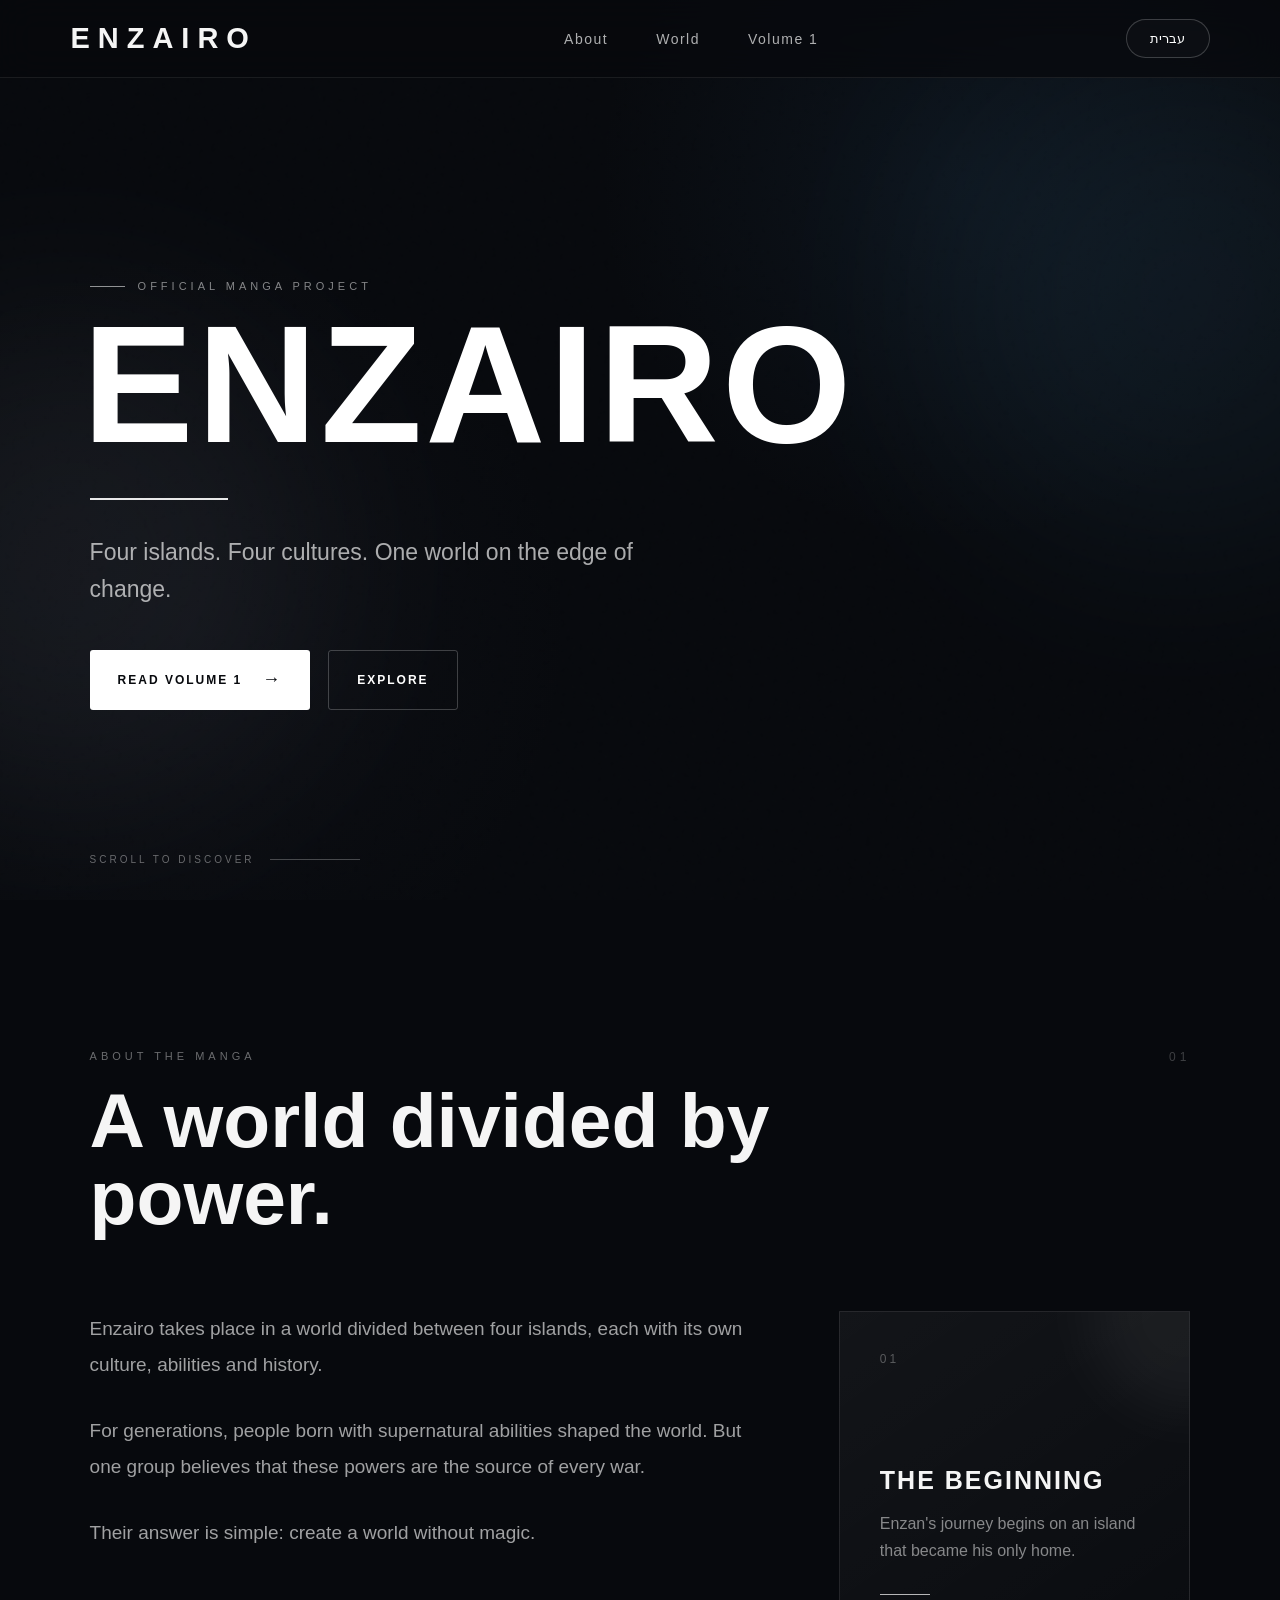
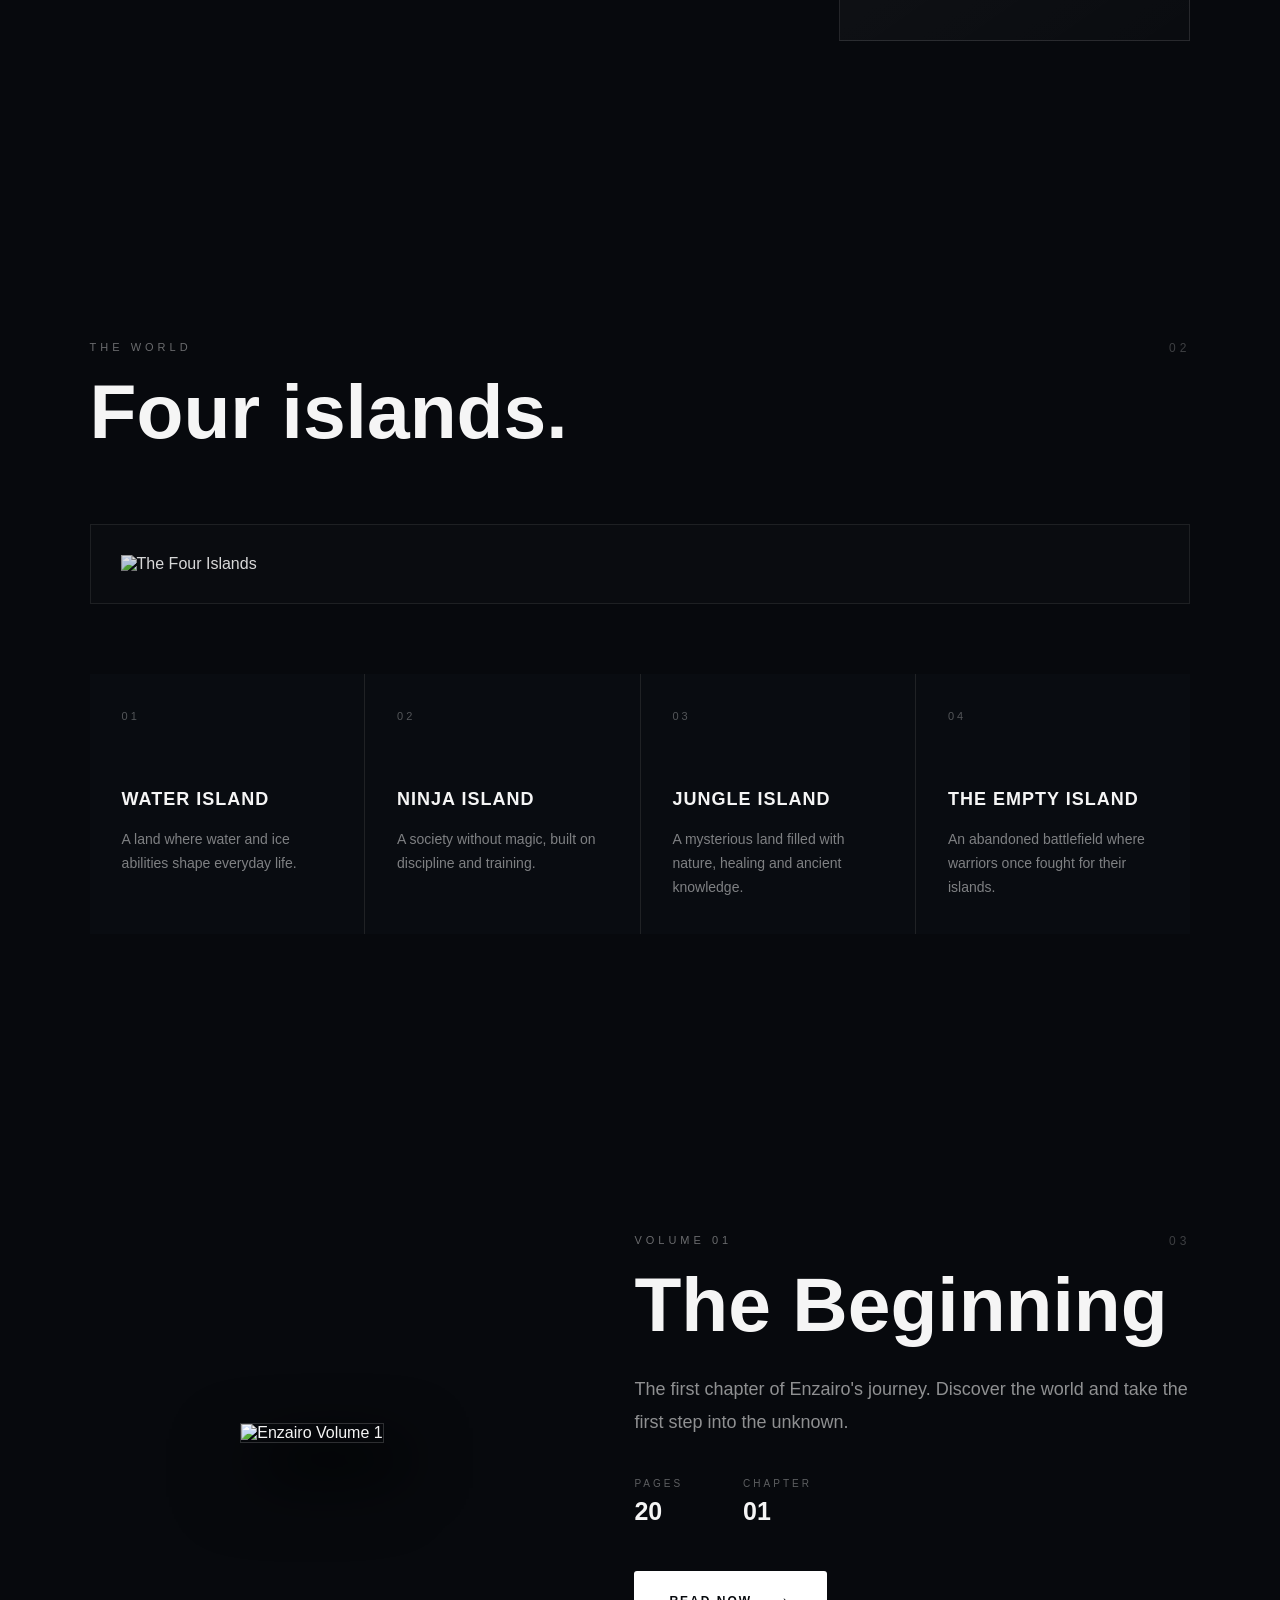
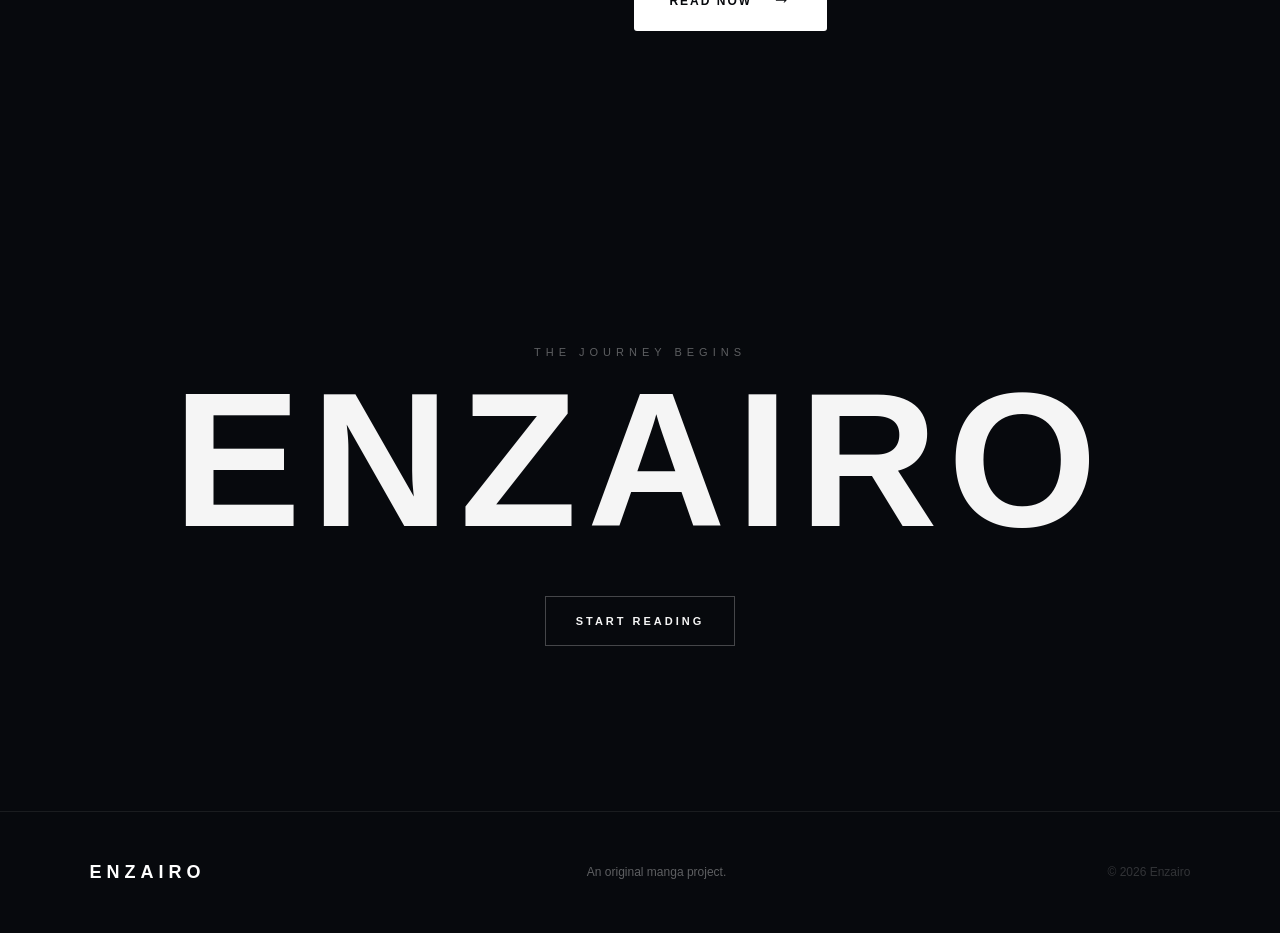
==== commit fa3371c5: "Add files via upload" ====
--- a/index.html
+++ b/index.html
@@ -1,390 +1,365 @@
-<!DOCTYPE html>
-<html lang="en">
-<head>
-    <meta charset="UTF-8">
-    <meta name="viewport" content="width=device-width, initial-scale=1.0">
-    <meta name="theme-color" content="#06080d">
-    <meta name="description" content="Enzairo — an original manga project. Explore the world and read Volume 1.">
-    <link rel="preload" as="image" href="pages/hero-enzean.png">
-
-    <title>Enzairo — Official Manga</title>
-
-    <link rel="stylesheet" href="style.css">
-</head>
-
-<body>
-
-    <!-- BACKGROUND -->
-    <div class="background">
-        <div class="glow glow-one"></div>
-        <div class="glow glow-two"></div>
-        <div class="noise"></div>
-    </div>
-
-    <!-- NAVBAR -->
-    <header class="navbar">
-
-        <a href="index.html" class="logo">
-            ENZAIRO
-        </a>
-
-        <nav aria-label="Main navigation">
-            <a href="#about" data-i18n="navAbout">About</a>
-            <a href="#world" data-i18n="navWorld">World</a>
-            <a href="#volume" data-i18n="navVolume">Volume 1</a>
-        </nav>
-
-        <div class="nav-tools">
-            <span id="clock" class="clock" aria-label="Israel time">00:00:00</span>
-            <button id="languageBtn" class="language-button" type="button" aria-label="Change language">עברית</button>
-            <button id="menuButton" class="menu-button" type="button" aria-label="Open menu" aria-expanded="false">☰</button>
-        </div>
-
-    </header>
-
-
-    <!-- HERO -->
-    <main>
-
-        <section class="hero">
-
-            <div class="hero-content reveal">
-
-                <div class="eyebrow">
-                    <span></span>
-                    <p data-i18n="official">OFFICIAL MANGA PROJECT</p>
-                </div>
-
-                <h1>
-                    ENZAIRO
-                </h1>
-
-                <div class="hero-line"></div>
-
-                <p class="hero-subtitle" data-i18n="heroSubtitle">
-                    Four islands. Four cultures. One world on the edge of change.
-                </p>
-
-                <div class="hero-buttons">
-
-                    <a href="reader.html" class="button button-primary">
-                        <span data-i18n="readVolume">READ VOLUME 1</span>
-                        <span class="arrow">→</span>
-                    </a>
-
-                    <a href="#world" class="button button-secondary">
-                        <span data-i18n="explore">EXPLORE</span>
-                    </a>
-
-                </div>
-
-            </div>
-
-
-            <!-- CHARACTER IMAGE -->
-
-            <div class="hero-character reveal">
-
-                <div class="character-glow"></div>
-
-                <img
-                    src="pages/hero-enzean.png"
-                    alt="Enzan"
-                >
-
-            </div>
-
-
-            <div class="scroll-indicator">
-                <span data-i18n="scroll">SCROLL TO DISCOVER</span>
-                <div></div>
-            </div>
-
-        </section>
-
-
-        <!-- ABOUT -->
-        <section id="about" class="section about-section">
-
-            <div class="section-number">
-                01
-            </div>
-
-            <div class="section-heading reveal">
-
-                <p class="section-label" data-i18n="aboutLabel">
-                    ABOUT THE MANGA
-                </p>
-
-                <h2 data-i18n="aboutTitle">
-                    A world divided by power.
-                </h2>
-
-            </div>
-
-
-            <div class="about-grid">
-
-                <div class="about-text reveal">
-
-                    <p data-i18n="aboutText1">
-                        Enzairo takes place in a world divided between four islands,
-                        each with its own culture, abilities and history.
-                    </p>
-
-                    <p data-i18n="aboutText2">
-                        For generations, people born with supernatural abilities
-                        shaped the world. But one group believes that these powers
-                        are the source of every war.
-                    </p>
-
-                    <p data-i18n="aboutText3">
-                        Their answer is simple: create a world without magic.
-                    </p>
-
-                </div>
-
-
-                <div class="about-card reveal">
-
-                    <div class="card-number">
-                        01
-                    </div>
-
-                    <h3 data-i18n="cardTitle">
-                        THE BEGINNING
-                    </h3>
-
-                    <p data-i18n="cardText">
-                        Enzan's journey begins on an island that became his only home.
-                    </p>
-
-                    <div class="card-line"></div>
-
-                </div>
-
-            </div>
-
-        </section>
-
-
-        <!-- WORLD -->
-        <section id="world" class="section world-section">
-
-            <div class="section-number">
-                02
-            </div>
-
-            <div class="section-heading reveal">
-
-                <p class="section-label" data-i18n="worldLabel">
-                    THE WORLD
-                </p>
-
-                <h2 data-i18n="worldTitle">
-                    Four islands.
-                </h2>
-
-            </div>
-
-
-            <div class="world-image reveal">
-
-                <img
-                    src="pages/four-islands-map.png"
-                    alt="The Four Islands"
-                >
-
-            </div>
-
-
-            <div class="islands-grid">
-
-                <article class="island-card reveal">
-
-                    <span>01</span>
-
-                    <h3 data-i18n="island1Title">
-                        WATER ISLAND
-                    </h3>
-
-                    <p data-i18n="island1Text">
-                        A land where water and ice abilities shape everyday life.
-                    </p>
-
-                </article>
-
-
-                <article class="island-card reveal">
-
-                    <span>02</span>
-
-                    <h3 data-i18n="island2Title">
-                        NINJA ISLAND
-                    </h3>
-
-                    <p data-i18n="island2Text">
-                        A society without magic, built on discipline and training.
-                    </p>
-
-                </article>
-
-
-                <article class="island-card reveal">
-
-                    <span>03</span>
-
-                    <h3 data-i18n="island3Title">
-                        JUNGLE ISLAND
-                    </h3>
-
-                    <p data-i18n="island3Text">
-                        A mysterious land filled with nature, healing and ancient knowledge.
-                    </p>
-
-                </article>
-
-
-                <article class="island-card reveal">
-
-                    <span>04</span>
-
-                    <h3 data-i18n="island4Title">
-                        THE EMPTY ISLAND
-                    </h3>
-
-                    <p data-i18n="island4Text">
-                        An abandoned battlefield where warriors once fought for their islands.
-                    </p>
-
-                </article>
-
-            </div>
-
-        </section>
-
-
-        <!-- VOLUME -->
-        <section id="volume" class="section volume-section">
-
-            <div class="section-number">
-                03
-            </div>
-
-            <div class="volume-layout">
-
-                <div class="volume-cover reveal">
-
-                    <div class="cover-shadow"></div>
-
-                    <img
-                        src="pages/cover-volume1.png"
-                        alt="Enzairo Volume 1"
-                    >
-
-                </div>
-
-
-                <div class="volume-info reveal">
-
-                    <p class="section-label" data-i18n="volumeLabel">
-                        VOLUME 01
-                    </p>
-
-                    <h2 data-i18n="volumeTitle">
-                        The Beginning
-                    </h2>
-
-                    <p data-i18n="volumeDescription">
-                        The first chapter of Enzairo's journey.
-                        Discover the world and take the first step into the unknown.
-                    </p>
-
-                    <div class="volume-meta">
-
-                        <div>
-                            <span data-i18n="pagesLabel">PAGES</span>
-                            <strong>20</strong>
-                        </div>
-
-                        <div>
-                            <span data-i18n="chapterLabel">CHAPTER</span>
-                            <strong>01</strong>
-                        </div>
-
-                    </div>
-
-                    <div class="volume-actions">
-                        <a href="reader.html" class="button button-primary large"><span data-i18n="readNow">READ NOW</span><span class="arrow">→</span></a>
-                        <button id="detailsButton" class="details-button" type="button" data-i18n="details">VIEW DETAILS</button>
-                    </div>
-
-                </div>
-
-            </div>
-
-        </section>
-
-
-        <!-- FINAL CTA -->
-        <section class="final-section reveal">
-
-            <p data-i18n="finalLabel">
-                THE JOURNEY BEGINS
-            </p>
-
-            <h2>
-                ENZAIRO
-            </h2>
-
-            <a href="reader.html" class="final-button" data-i18n="startReading">
-                START READING
-            </a>
-
-        </section>
-
-    </main>
-
-    <div id="volumeModal" class="modal" aria-hidden="true">
-        <div class="modal-panel" role="dialog" aria-modal="true" aria-labelledby="modalTitle">
-            <button id="modalClose" class="modal-close" type="button" aria-label="Close">×</button>
-            <div class="modal-grid">
-                <img class="modal-cover" src="pages/cover-volume1.png" alt="Enzairo Volume 1">
-                <div>
-                    <p class="section-label" data-i18n="volumeLabel">VOLUME 01</p>
-                    <h2 id="modalTitle" data-i18n="volumeTitle">The Beginning</h2>
-                    <p data-i18n="modalDescription">The first volume of Enzairo. Explore the story one page at a time.</p>
-                    <div class="modal-list" aria-label="Volume pages">
-                        <button class="modal-page" data-page="1">01</button><button class="modal-page" data-page="2">02</button><button class="modal-page" data-page="3">03</button><button class="modal-page" data-page="4">04</button>
-                        <button class="modal-page" data-page="5">05</button><button class="modal-page" data-page="6">06</button><button class="modal-page" data-page="7">07</button><button class="modal-page" data-page="8">08</button>
-                        <button class="modal-page" data-page="9">09</button><button class="modal-page" data-page="10">10</button><button class="modal-page" data-page="11">11</button><button class="modal-page" data-page="12">12</button>
-                        <button class="modal-page" data-page="13">13</button><button class="modal-page" data-page="14">14</button><button class="modal-page" data-page="15">15</button><button class="modal-page" data-page="16">16</button>
-                        <button class="modal-page" data-page="17">17</button><button class="modal-page" data-page="18">18</button><button class="modal-page" data-page="19">19</button><button class="modal-page" data-page="20">20</button>
-                    </div>
-                </div>
-            </div>
-        </div>
-    </div>
-
-    <!-- FOOTER -->
-    <footer>
-
-        <div class="footer-logo">
-            ENZAIRO
-        </div>
-
-        <p data-i18n="footer">
-            An original manga project.
-        </p>
-
-        <p class="copyright">
-            © 2026 Enzairo
-        </p>
-
-    </footer>
-
-
-    <script src="reader.js"></script>
-
-</body>
+<!DOCTYPE html>
+<html lang="en">
+<head>
+    <meta charset="UTF-8">
+    <meta name="viewport" content="width=device-width, initial-scale=1.0">
+
+    <title>Enzairo — Official Manga</title>
+
+    <link rel="stylesheet" href="style.css">
+</head>
+
+<body>
+
+    <!-- BACKGROUND -->
+    <div class="background">
+        <div class="glow glow-one"></div>
+        <div class="glow glow-two"></div>
+        <div class="noise"></div>
+    </div>
+
+    <!-- NAVBAR -->
+    <header class="navbar">
+
+        <a href="index.html" class="logo">
+            ENZAIRO
+        </a>
+
+        <nav>
+            <a href="#about" data-i18n="navAbout">About</a>
+            <a href="#world" data-i18n="navWorld">World</a>
+            <a href="#volume" data-i18n="navVolume">Volume 1</a>
+        </nav>
+
+        <button id="languageBtn" class="language-button">
+            עברית
+        </button>
+
+    </header>
+
+
+    <!-- HERO -->
+    <main>
+
+        <section class="hero">
+
+            <div class="hero-content reveal">
+
+                <div class="eyebrow">
+                    <span></span>
+                    <p data-i18n="official">OFFICIAL MANGA PROJECT</p>
+                </div>
+
+                <h1>
+                    ENZAIRO
+                </h1>
+
+                <div class="hero-line"></div>
+
+                <p class="hero-subtitle" data-i18n="heroSubtitle">
+                    Four islands. Four cultures. One world on the edge of change.
+                </p>
+
+                <div class="hero-buttons">
+
+                    <a href="reader.html" class="button button-primary">
+                        <span data-i18n="readVolume">READ VOLUME 1</span>
+                        <span class="arrow">→</span>
+                    </a>
+
+                    <a href="#world" class="button button-secondary">
+                        <span data-i18n="explore">EXPLORE</span>
+                    </a>
+
+                </div>
+
+            </div>
+
+
+            <!-- CHARACTER IMAGE -->
+
+            <div class="hero-character reveal">
+
+                <div class="character-glow"></div>
+
+                <img
+                    src="pages/hero-enzan.png"
+                    alt="Enzan"
+                >
+
+            </div>
+
+
+            <div class="scroll-indicator">
+                <span data-i18n="scroll">SCROLL TO DISCOVER</span>
+                <div></div>
+            </div>
+
+        </section>
+
+
+        <!-- ABOUT -->
+        <section id="about" class="section about-section">
+
+            <div class="section-number">
+                01
+            </div>
+
+            <div class="section-heading reveal">
+
+                <p class="section-label" data-i18n="aboutLabel">
+                    ABOUT THE MANGA
+                </p>
+
+                <h2 data-i18n="aboutTitle">
+                    A world divided by power.
+                </h2>
+
+            </div>
+
+
+            <div class="about-grid">
+
+                <div class="about-text reveal">
+
+                    <p data-i18n="aboutText1">
+                        Enzairo takes place in a world divided between four islands,
+                        each with its own culture, abilities and history.
+                    </p>
+
+                    <p data-i18n="aboutText2">
+                        For generations, people born with supernatural abilities
+                        shaped the world. But one group believes that these powers
+                        are the source of every war.
+                    </p>
+
+                    <p data-i18n="aboutText3">
+                        Their answer is simple: create a world without magic.
+                    </p>
+
+                </div>
+
+
+                <div class="about-card reveal">
+
+                    <div class="card-number">
+                        01
+                    </div>
+
+                    <h3 data-i18n="cardTitle">
+                        THE BEGINNING
+                    </h3>
+
+                    <p data-i18n="cardText">
+                        Enzan's journey begins on an island that became his only home.
+                    </p>
+
+                    <div class="card-line"></div>
+
+                </div>
+
+            </div>
+
+        </section>
+
+
+        <!-- WORLD -->
+        <section id="world" class="section world-section">
+
+            <div class="section-number">
+                02
+            </div>
+
+            <div class="section-heading reveal">
+
+                <p class="section-label" data-i18n="worldLabel">
+                    THE WORLD
+                </p>
+
+                <h2 data-i18n="worldTitle">
+                    Four islands.
+                </h2>
+
+            </div>
+
+
+            <div class="world-image reveal">
+
+                <img
+                    src="pages/four-islands-map.png"
+                    alt="The Four Islands"
+                >
+
+            </div>
+
+
+            <div class="islands-grid">
+
+                <article class="island-card reveal">
+
+                    <span>01</span>
+
+                    <h3 data-i18n="island1Title">
+                        WATER ISLAND
+                    </h3>
+
+                    <p data-i18n="island1Text">
+                        A land where water and ice abilities shape everyday life.
+                    </p>
+
+                </article>
+
+
+                <article class="island-card reveal">
+
+                    <span>02</span>
+
+                    <h3 data-i18n="island2Title">
+                        NINJA ISLAND
+                    </h3>
+
+                    <p data-i18n="island2Text">
+                        A society without magic, built on discipline and training.
+                    </p>
+
+                </article>
+
+
+                <article class="island-card reveal">
+
+                    <span>03</span>
+
+                    <h3 data-i18n="island3Title">
+                        JUNGLE ISLAND
+                    </h3>
+
+                    <p data-i18n="island3Text">
+                        A mysterious land filled with nature, healing and ancient knowledge.
+                    </p>
+
+                </article>
+
+
+                <article class="island-card reveal">
+
+                    <span>04</span>
+
+                    <h3 data-i18n="island4Title">
+                        THE EMPTY ISLAND
+                    </h3>
+
+                    <p data-i18n="island4Text">
+                        An abandoned battlefield where warriors once fought for their islands.
+                    </p>
+
+                </article>
+
+            </div>
+
+        </section>
+
+
+        <!-- VOLUME -->
+        <section id="volume" class="section volume-section">
+
+            <div class="section-number">
+                03
+            </div>
+
+            <div class="volume-layout">
+
+                <div class="volume-cover reveal">
+
+                    <div class="cover-shadow"></div>
+
+                    <img
+                        src="pages/cover-volume1.png"
+                        alt="Enzairo Volume 1"
+                    >
+
+                </div>
+
+
+                <div class="volume-info reveal">
+
+                    <p class="section-label" data-i18n="volumeLabel">
+                        VOLUME 01
+                    </p>
+
+                    <h2 data-i18n="volumeTitle">
+                        The Beginning
+                    </h2>
+
+                    <p data-i18n="volumeDescription">
+                        The first chapter of Enzairo's journey.
+                        Discover the world and take the first step into the unknown.
+                    </p>
+
+                    <div class="volume-meta">
+
+                        <div>
+                            <span data-i18n="pagesLabel">PAGES</span>
+                            <strong>20</strong>
+                        </div>
+
+                        <div>
+                            <span data-i18n="chapterLabel">CHAPTER</span>
+                            <strong>01</strong>
+                        </div>
+
+                    </div>
+
+                    <a href="reader.html" class="button button-primary large">
+                        <span data-i18n="readNow">READ NOW</span>
+                        <span class="arrow">→</span>
+                    </a>
+
+                </div>
+
+            </div>
+
+        </section>
+
+
+        <!-- FINAL CTA -->
+        <section class="final-section reveal">
+
+            <p data-i18n="finalLabel">
+                THE JOURNEY BEGINS
+            </p>
+
+            <h2>
+                ENZAIRO
+            </h2>
+
+            <a href="reader.html" class="final-button" data-i18n="startReading">
+                START READING
+            </a>
+
+        </section>
+
+    </main>
+
+
+    <!-- FOOTER -->
+    <footer>
+
+        <div class="footer-logo">
+            ENZAIRO
+        </div>
+
+        <p data-i18n="footer">
+            An original manga project.
+        </p>
+
+        <p class="copyright">
+            © 2026 Enzairo
+        </p>
+
+    </footer>
+
+
+    <script src="reader.js"></script>
+
+</body>
 </html>
--- a/style.css
+++ b/style.css
@@ -1,23 +1,2179 @@
-:root{
-  --bg:#05070b;--bg-2:#090d14;--surface:rgba(255,255,255,.055);--surface-2:rgba(255,255,255,.085);
-  --line:rgba(255,255,255,.12);--line-strong:rgba(255,255,255,.22);--text:#f5f7fa;--muted:rgba(245,247,250,.66);--dim:rgba(245,247,250,.4);
-  --accent:#b9ddf7;--max:1380px;--ease:cubic-bezier(.2,.8,.2,1);
-}
-*{box-sizing:border-box;margin:0;padding:0}html{scroll-behavior:smooth;background:var(--bg)}body{min-width:320px;overflow-x:hidden;background:radial-gradient(circle at 80% 5%,rgba(77,137,184,.14),transparent 30rem),radial-gradient(circle at 8% 52%,rgba(107,83,139,.09),transparent 28rem),var(--bg);color:var(--text);font-family:Inter,ui-sans-serif,system-ui,-apple-system,BlinkMacSystemFont,"Segoe UI",Arial,sans-serif;line-height:1.5}body::selection{background:#fff;color:#05070b}a{color:inherit;text-decoration:none}button{font:inherit}img{max-width:100%;height:auto}main{position:relative}
-.background{position:fixed;inset:0;pointer-events:none;z-index:-2;overflow:hidden}.glow{position:absolute;width:38rem;height:38rem;border-radius:50%;filter:blur(110px);opacity:.13;animation:floatingGlow 16s ease-in-out infinite}.glow-one{right:-18rem;top:-14rem;background:#4d8bb9}.glow-two{left:-20rem;bottom:-18rem;background:#67517e;animation-delay:-6s}.noise{position:absolute;inset:0;opacity:.018;background-image:url("data:image/svg+xml,%3Csvg viewBox='0 0 180 180' xmlns='http://www.w3.org/2000/svg'%3E%3Cfilter id='n'%3E%3CfeTurbulence type='fractalNoise' baseFrequency='.8' numOctaves='3' stitchTiles='stitch'/%3E%3C/filter%3E%3Crect width='100%25' height='100%25' filter='url(%23n)'/%3E%3C/svg%3E")}
-@keyframes floatingGlow{0%,100%{transform:translate3d(0,0,0)}50%{transform:translate3d(2rem,-2rem,0)}}
-.navbar{position:fixed;inset:0 0 auto;height:78px;padding:0 clamp(18px,5vw,76px);display:flex;align-items:center;justify-content:space-between;gap:25px;z-index:1000;border-bottom:1px solid transparent;background:rgba(5,7,11,.46);backdrop-filter:blur(22px) saturate(145%);transition:.35s var(--ease)}.navbar.scrolled{height:68px;background:rgba(5,7,11,.9);border-color:var(--line)}.logo,.reader-logo{font-weight:950;letter-spacing:.32em;font-size:1.2rem;white-space:nowrap;transition:.3s var(--ease)}.logo:hover,.reader-logo:hover{letter-spacing:.4em}.navbar nav{display:flex;align-items:center;gap:clamp(20px,3vw,48px)}.navbar nav a{position:relative;padding:9px 0;color:var(--dim);font-size:.68rem;font-weight:800;letter-spacing:.15em;text-transform:uppercase;transition:.25s ease}.navbar nav a::after{content:"";position:absolute;left:0;right:100%;bottom:0;height:2px;background:#fff;transition:.3s var(--ease)}.navbar nav a:hover,.navbar nav a.active{color:#fff}.navbar nav a:hover::after,.navbar nav a.active::after{right:0}.nav-tools{display:flex;align-items:center;gap:10px}.clock{min-width:70px;color:var(--dim);font-size:.62rem;font-weight:800;letter-spacing:.12em;text-align:right;font-variant-numeric:tabular-nums}.language-button{min-width:82px;height:40px;padding:0 15px;border:1px solid var(--line-strong);border-radius:999px;background:rgba(255,255,255,.035);color:#fff;cursor:pointer;font-size:.68rem;font-weight:850;letter-spacing:.08em;transition:.3s var(--ease)}.language-button:hover{background:#fff;color:#080a0f;transform:translateY(-2px)}.menu-button{display:none;width:42px;height:42px;border:1px solid var(--line);border-radius:50%;background:rgba(255,255,255,.04);color:#fff;cursor:pointer}
-.hero{position:relative;min-height:100svh;max-width:1600px;margin:auto;padding:150px clamp(24px,7vw,110px) 100px;display:flex;align-items:center;overflow:hidden}.hero::before{content:"";position:absolute;inset:8% 0 0 35%;background:radial-gradient(circle,rgba(111,173,216,.11),transparent 58%);pointer-events:none}.hero-content{position:relative;z-index:5;width:min(720px)}.eyebrow{display:flex;align-items:center;gap:13px;margin-bottom:24px}.eyebrow span{width:42px;height:1px;background:rgba(255,255,255,.55)}.eyebrow p,.section-label{font-size:.62rem;font-weight:850;letter-spacing:.3em;text-transform:uppercase;color:var(--dim)}.hero h1{margin-left:-.06em;font-size:clamp(72px,12.8vw,180px);line-height:.8;font-weight:950;letter-spacing:-.055em}.hero-line{width:110px;height:2px;margin:40px 0 25px;background:linear-gradient(90deg,#fff,transparent)}.hero-subtitle{max-width:560px;font-size:clamp(1rem,1.65vw,1.22rem);line-height:1.75;color:var(--muted)}.hero-buttons{display:flex;flex-wrap:wrap;gap:12px;margin-top:34px}.button{min-height:55px;padding:0 23px;display:inline-flex;align-items:center;justify-content:center;gap:18px;border:1px solid var(--line-strong);border-radius:5px;font-size:.67rem;font-weight:900;letter-spacing:.15em;text-transform:uppercase;transition:.35s var(--ease)}.button-primary{background:#f7f8fa;color:#07090d;border-color:#f7f8fa}.button-primary:hover{transform:translateY(-4px);box-shadow:0 18px 50px rgba(255,255,255,.12)}.button-secondary{background:rgba(255,255,255,.025);color:#fff}.button-secondary:hover{background:rgba(255,255,255,.09);transform:translateY(-4px)}.arrow{font-size:1rem;transition:.3s var(--ease)}.button:hover .arrow{transform:translateX(5px)}.hero-character{position:absolute;z-index:2;right:3%;bottom:-2%;width:min(48vw,680px);transition:transform .2s ease-out;will-change:transform}.character-glow{position:absolute;inset:18% 8% 4%;border-radius:50%;background:radial-gradient(ellipse,rgba(83,145,190,.32),transparent 68%);filter:blur(45px);z-index:-1}.hero-character img{display:block;width:100%;filter:drop-shadow(0 35px 45px rgba(0,0,0,.72));mask-image:linear-gradient(to bottom,#000 84%,transparent 100%)}.scroll-indicator{position:absolute;bottom:32px;left:clamp(24px,7vw,110px);display:flex;align-items:center;gap:12px;color:var(--dim);font-size:.55rem;font-weight:800;letter-spacing:.23em;text-transform:uppercase}.scroll-indicator div{width:70px;height:1px;background:rgba(255,255,255,.2)}
-.section{position:relative;max-width:var(--max);margin:auto;padding:135px clamp(24px,7vw,100px)}.section-number{position:absolute;top:140px;right:clamp(24px,7vw,100px);font-size:.62rem;font-weight:800;letter-spacing:.28em;color:rgba(255,255,255,.2)}.section-heading{margin-bottom:62px}.section-heading h2{max-width:850px;margin-top:15px;font-size:clamp(44px,6.5vw,82px);line-height:.98;letter-spacing:-.05em;font-weight:900}.reveal{opacity:0;transform:translateY(30px);transition:opacity .75s ease,transform .75s var(--ease)}.reveal.visible{opacity:1;transform:none}
-.about-grid{display:grid;grid-template-columns:minmax(0,1.4fr) minmax(280px,.72fr);gap:clamp(45px,8vw,110px)}.about-text{max-width:720px}.about-text p{margin-bottom:23px;color:var(--muted);font-size:clamp(1rem,1.5vw,1.12rem);line-height:1.9}.about-card{position:relative;min-height:350px;padding:34px;border:1px solid var(--line);background:linear-gradient(145deg,rgba(255,255,255,.075),rgba(255,255,255,.018));overflow:hidden;transition:.4s var(--ease)}.about-card::after{content:"";position:absolute;width:230px;height:230px;right:-130px;top:-130px;border-radius:50%;background:rgba(145,200,235,.12);filter:blur(25px)}.about-card:hover{transform:translateY(-7px);border-color:rgba(255,255,255,.22)}.card-number{font-size:.62rem;letter-spacing:.28em;color:var(--dim)}.about-card h3{margin-top:130px;font-size:1.4rem;letter-spacing:.11em}.about-card p{margin-top:13px;color:var(--muted);line-height:1.7}.card-line{width:45px;height:2px;margin-top:25px;background:#fff}
-.world-section{max-width:1500px}.world-image{position:relative;margin-bottom:50px;padding:clamp(10px,2vw,24px);border:1px solid var(--line);background:linear-gradient(145deg,rgba(255,255,255,.06),rgba(255,255,255,.012));overflow:hidden}.world-image img{display:block;width:100%;max-height:650px;object-fit:contain;opacity:.95}.world-image::after{content:"";position:absolute;inset:0;background:linear-gradient(100deg,transparent 25%,rgba(255,255,255,.08),transparent 70%);transform:translateX(-120%);animation:mapShine 9s ease-in-out infinite;pointer-events:none}@keyframes mapShine{0%,45%{transform:translateX(-120%)}70%,100%{transform:translateX(120%)}}.islands-grid{display:grid;grid-template-columns:repeat(4,1fr);gap:1px;background:var(--line)}.island-card{position:relative;min-height:265px;padding:30px;background:#080b11;overflow:hidden;transition:.4s var(--ease)}.island-card::after{content:"";position:absolute;left:0;right:0;bottom:0;height:2px;background:linear-gradient(90deg,transparent,#fff,transparent);transform:scaleX(0);transition:.4s var(--ease)}.island-card:hover{background:#10151e;transform:translateY(-6px);z-index:2}.island-card:hover::after{transform:scaleX(1)}.island-card>span{font-size:.6rem;font-weight:800;letter-spacing:.27em;color:var(--dim)}.island-card h3{margin:68px 0 13px;font-size:.95rem;letter-spacing:.09em}.island-card p{color:var(--muted);font-size:.85rem;line-height:1.75}
-.volume-section{max-width:1320px}.volume-layout{display:grid;grid-template-columns:minmax(280px,.72fr) minmax(0,1fr);gap:clamp(55px,9vw,120px);align-items:center}.volume-cover{position:relative;width:min(100%,430px);margin:auto;perspective:1000px}.volume-cover img{position:relative;display:block;width:100%;border:1px solid var(--line-strong);box-shadow:0 35px 75px rgba(0,0,0,.58);transition:.55s var(--ease)}.volume-cover:hover img{transform:rotateY(-6deg) rotateX(2deg) translateY(-9px)}.cover-shadow{position:absolute;inset:25px -22px -35px 22px;background:#000;filter:blur(32px);opacity:.75;z-index:-1}.volume-info h2{font-size:clamp(52px,7vw,92px);line-height:.9;letter-spacing:-.055em;margin:18px 0 28px}.volume-info>p:not(.section-label){max-width:610px;color:var(--muted);font-size:1.04rem;line-height:1.85;margin-bottom:34px}.volume-meta{display:flex;gap:50px;margin-bottom:36px}.volume-meta div{display:flex;flex-direction:column;gap:4px}.volume-meta span{font-size:.58rem;font-weight:800;letter-spacing:.24em;color:var(--dim)}.volume-meta strong{font-size:1.6rem}.large{min-width:185px}.volume-actions{display:flex;flex-wrap:wrap;gap:11px}.details-button{min-height:55px;padding:0 21px;border:1px solid var(--line-strong);background:rgba(255,255,255,.03);color:#fff;cursor:pointer;border-radius:5px;font-size:.67rem;font-weight:900;letter-spacing:.15em;text-transform:uppercase;transition:.35s var(--ease)}.details-button:hover{background:rgba(255,255,255,.1);transform:translateY(-4px)}
-.final-section{min-height:68vh;display:flex;flex-direction:column;align-items:center;justify-content:center;padding:120px 25px;text-align:center}.final-section p{font-size:.6rem;font-weight:800;letter-spacing:.35em;color:var(--dim);margin-bottom:28px}.final-section h2{font-size:clamp(66px,14vw,190px);line-height:.78;letter-spacing:-.055em;font-weight:950;margin-bottom:52px}.final-button{padding:16px 25px;border:1px solid var(--line-strong);font-size:.64rem;font-weight:900;letter-spacing:.2em;transition:.35s var(--ease)}.final-button:hover{background:#fff;color:#07090d;transform:translateY(-4px)}
-footer{max-width:1600px;margin:auto;padding:42px clamp(24px,7vw,100px);border-top:1px solid var(--line);display:flex;align-items:center;justify-content:space-between;gap:20px;color:var(--dim);font-size:.7rem}.footer-logo{font-size:1rem;letter-spacing:.28em;color:#fff;font-weight:900}.copyright{opacity:.7}
-.modal{position:fixed;inset:0;z-index:2000;display:grid;place-items:center;padding:25px;background:rgba(2,4,8,.78);backdrop-filter:blur(14px);opacity:0;visibility:hidden;transition:.3s ease}.modal.open{opacity:1;visibility:visible}.modal-panel{position:relative;width:min(850px,100%);max-height:min(720px,90vh);overflow:auto;padding:clamp(25px,5vw,50px);border:1px solid var(--line-strong);background:linear-gradient(145deg,#10151e,#070a10);box-shadow:0 30px 100px rgba(0,0,0,.6);transform:translateY(18px) scale(.98);transition:.35s var(--ease)}.modal.open .modal-panel{transform:none}.modal-close{position:absolute;top:16px;right:16px;width:40px;height:40px;border:1px solid var(--line);border-radius:50%;background:rgba(255,255,255,.04);color:#fff;font-size:1.4rem;cursor:pointer}.modal-grid{display:grid;grid-template-columns:210px 1fr;gap:38px;align-items:center}.modal-cover{width:100%;border:1px solid var(--line-strong);box-shadow:0 20px 45px rgba(0,0,0,.45)}.modal-panel h2{font-size:clamp(40px,6vw,66px);line-height:.95;letter-spacing:-.045em;margin:12px 0 20px}.modal-panel p{color:var(--muted);line-height:1.8}.modal-list{display:grid;grid-template-columns:repeat(4,1fr);gap:8px;margin-top:24px}.modal-page{padding:12px 8px;border:1px solid var(--line);background:rgba(255,255,255,.025);color:#fff;text-align:center;font-size:.65rem;font-weight:800;letter-spacing:.08em;cursor:pointer}.modal-page:hover{background:#fff;color:#07090d}
-.reader-body{min-height:100vh;background:radial-gradient(circle at 50% -20%,rgba(79,137,181,.12),transparent 32rem),#05070b}.reader-header{position:fixed;inset:0 0 auto;height:74px;padding:0 clamp(14px,4vw,55px);display:flex;align-items:center;justify-content:space-between;gap:20px;z-index:1000;background:rgba(5,7,11,.84);backdrop-filter:blur(20px);border-bottom:1px solid var(--line)}.reader-logo{font-size:1.03rem}.reader-title{display:flex;flex-direction:column;align-items:center;gap:2px}.reader-title span{font-size:.54rem;font-weight:800;letter-spacing:.28em;color:var(--dim)}.reader-title strong{font-size:.7rem;letter-spacing:.13em}.reader-actions{display:flex;align-items:center;gap:10px}.close-reader{width:40px;height:40px;display:flex;align-items:center;justify-content:center;border:1px solid var(--line);border-radius:50%;font-size:1.45rem;color:var(--muted);transition:.3s var(--ease)}.close-reader:hover{background:#fff;color:#07090d;transform:rotate(90deg)}.reader{min-height:100vh;padding:105px 24px 45px;display:flex;flex-direction:column;align-items:center}.reader-top{width:min(1000px,100%);display:flex;justify-content:space-between;align-items:center;margin-bottom:16px;padding:0 2px;color:var(--dim);font-size:.57rem;font-weight:800;letter-spacing:.2em}.manga-container{position:relative;width:min(1000px,100%);display:flex;align-items:center;justify-content:center}.page-wrapper{width:min(820px,100%);display:flex;justify-content:center;align-items:center;background:#fff;border:1px solid var(--line-strong);box-shadow:0 28px 80px rgba(0,0,0,.58);overflow:hidden}.page-wrapper img{display:block;width:100%;height:auto;max-height:calc(100vh - 160px);object-fit:contain;transition:opacity .18s ease,transform .22s ease;touch-action:pan-y}.page-wrapper img.page-changing{opacity:0;transform:scale(.985);user-select:none}.reader-arrow{position:absolute;top:50%;width:54px;height:54px;transform:translateY(-50%);display:grid;place-items:center;border:1px solid rgba(255,255,255,.17);border-radius:50%;background:rgba(8,11,16,.86);color:#fff;cursor:pointer;font-size:1.1rem;z-index:20;transition:.3s var(--ease);box-shadow:0 10px 30px rgba(0,0,0,.3)}.reader-arrow:hover{background:#fff;color:#05070b;transform:translateY(-50%) scale(1.08)}.reader-arrow:disabled{opacity:.2;cursor:not-allowed}.reader-arrow.left{left:10px}.reader-arrow.right{right:10px}.reader-bottom{width:min(820px,100%);margin-top:20px;display:flex;align-items:center;gap:16px}.reader-bottom button{border:0;background:none;color:var(--dim);cursor:pointer;font-size:.57rem;font-weight:850;letter-spacing:.16em}.reader-bottom button:hover{color:#fff}.reader-bottom button:disabled{opacity:.25;cursor:not-allowed}.progress{height:3px;flex:1;background:rgba(255,255,255,.09);overflow:hidden}.progress-fill{height:100%;width:5%;background:#fff;transition:width .25s ease}.reader-hint{margin-top:17px;color:var(--dim);font-size:.62rem;letter-spacing:.06em;text-align:center}
-[dir="rtl"] .hero{text-align:right}[dir="rtl"] .hero-line{margin-right:0;margin-left:auto;background:linear-gradient(270deg,#fff,transparent)}[dir="rtl"] .eyebrow{flex-direction:row-reverse}[dir="rtl"] .scroll-indicator{left:auto;right:clamp(24px,7vw,110px)}[dir="rtl"] .section-number{right:auto;left:clamp(24px,7vw,100px)}[dir="rtl"] .volume-info{text-align:right}[dir="rtl"] .modal-close{right:auto;left:16px}
-@media(max-width:1000px){.navbar nav{gap:20px}.clock{display:none}.hero-character{right:-8%;width:min(54vw,600px);opacity:.82}.about-grid{grid-template-columns:1fr}.about-card{min-height:280px}.about-card h3{margin-top:75px}.islands-grid{grid-template-columns:repeat(2,1fr)}.volume-layout{gap:55px}.modal-grid{grid-template-columns:170px 1fr}}
-@media(max-width:760px){.navbar{height:66px}.navbar.scrolled{height:62px}.navbar nav{position:absolute;top:66px;left:12px;right:12px;display:none;flex-direction:column;align-items:stretch;gap:0;padding:8px 18px;border:1px solid var(--line);background:rgba(7,10,15,.96);backdrop-filter:blur(18px)}.navbar.nav-open nav{display:flex}.navbar nav a{padding:14px 4px;border-bottom:1px solid rgba(255,255,255,.06)}.navbar nav a:last-child{border-bottom:0}.menu-button{display:block}.hero{min-height:760px;padding:125px 24px 90px;align-items:flex-start}.hero-content{padding-top:50px}.hero h1{font-size:clamp(66px,20vw,130px)}.hero-character{right:-20%;bottom:0;width:72vw;opacity:.62}.scroll-indicator{display:none}.section{padding:100px 24px}.section-number{top:103px}.section-heading{margin-bottom:45px}.section-heading h2{font-size:clamp(42px,12vw,65px)}.islands-grid{grid-template-columns:1fr}.island-card{min-height:220px}.island-card h3{margin-top:48px}.volume-layout{grid-template-columns:1fr;gap:50px}.volume-cover{max-width:285px}.volume-info{text-align:center}.volume-info h2{font-size:clamp(50px,15vw,72px)}.volume-meta{justify-content:center;gap:38px}.volume-actions{justify-content:center}.final-section{min-height:58vh}.final-section h2{font-size:clamp(60px,17vw,105px)}footer{flex-direction:column;text-align:center;padding:38px 22px}.modal-grid{grid-template-columns:1fr}.modal-cover{width:170px;margin:auto}.modal-panel{text-align:center}.modal-list{grid-template-columns:repeat(4,1fr)}.reader-header{height:66px;padding:0 12px}.reader-logo{font-size:.82rem;letter-spacing:.22em}.reader-title{display:none}.reader-actions{gap:7px}.close-reader{width:37px;height:37px}.reader{padding:88px 8px 28px}.reader-top{padding:0 7px;margin-bottom:11px;font-size:.5rem}.page-wrapper{width:100%;border-color:rgba(255,255,255,.08)}.page-wrapper img{max-height:none;width:100%}.reader-arrow{width:42px;height:42px;font-size:.9rem;background:rgba(0,0,0,.7)}.reader-arrow.left{left:6px}.reader-arrow.right{right:6px}.reader-bottom{padding:0 6px;gap:11px}.reader-hint{line-height:1.6}}
-@media(prefers-reduced-motion:reduce){html{scroll-behavior:auto}.glow,.world-image::after{animation:none}.reveal{opacity:1;transform:none;transition:none}.hero-character,.button,.island-card,.about-card,.volume-cover img{transition:none}}
-html,body{width:100%}button,a{-webkit-tap-highlight-color:transparent}
+/* =========================================================
+   ENZAIRO
+   MAIN WEBSITE STYLE
+========================================================= */
+
+
+/* =========================================================
+   RESET
+========================================================= */
+
+* {
+    margin: 0;
+    padding: 0;
+    box-sizing: border-box;
+}
+
+
+html {
+    scroll-behavior: smooth;
+}
+
+
+body {
+    background: #07090d;
+    color: #f5f5f5;
+    font-family:
+        Arial,
+        Helvetica,
+        sans-serif;
+
+    overflow-x: hidden;
+}
+
+
+a {
+    color: inherit;
+    text-decoration: none;
+}
+
+
+button {
+    font: inherit;
+}
+
+
+/* =========================================================
+   BACKGROUND
+========================================================= */
+
+.background {
+    position: fixed;
+    inset: 0;
+
+    pointer-events: none;
+
+    z-index: -5;
+
+    overflow: hidden;
+
+    background:
+        radial-gradient(
+            circle at 75% 20%,
+            rgba(35, 70, 100, 0.16),
+            transparent 30%
+        ),
+        radial-gradient(
+            circle at 15% 70%,
+            rgba(70, 70, 90, 0.09),
+            transparent 30%
+        ),
+        #07090d;
+}
+
+
+.glow {
+    position: absolute;
+
+    width: 500px;
+    height: 500px;
+
+    border-radius: 50%;
+
+    filter: blur(100px);
+
+    opacity: 0.15;
+}
+
+
+.glow-one {
+    top: 5%;
+    right: -150px;
+
+    background: #315c78;
+
+    animation:
+        floatingGlow 10s ease-in-out infinite;
+}
+
+
+.glow-two {
+    bottom: 10%;
+    left: -180px;
+
+    background: #555b65;
+
+    animation:
+        floatingGlow 13s ease-in-out infinite reverse;
+}
+
+
+@keyframes floatingGlow {
+
+    0%,
+    100% {
+        transform: translate(0, 0);
+    }
+
+    50% {
+        transform: translate(40px, -30px);
+    }
+
+}
+
+
+.noise {
+    position: absolute;
+    inset: 0;
+
+    opacity: 0.025;
+
+    background-image:
+        url("data:image/svg+xml,%3Csvg viewBox='0 0 180 180' xmlns='http://www.w3.org/2000/svg'%3E%3Cfilter id='n'%3E%3CfeTurbulence type='fractalNoise' baseFrequency='.8' numOctaves='3' stitchTiles='stitch'/%3E%3C/filter%3E%3Crect width='100%25' height='100%25' filter='url(%23n)' opacity='.4'/%3E%3C/svg%3E");
+
+}
+
+
+/* =========================================================
+   NAVBAR
+========================================================= */
+
+.navbar {
+    position: fixed;
+
+    top: 0;
+    left: 0;
+    right: 0;
+
+    height: 78px;
+
+    padding:
+        0 5.5%;
+
+    display: flex;
+
+    align-items: center;
+    justify-content: space-between;
+
+    border-bottom:
+        1px solid rgba(255,255,255,0.08);
+
+    background:
+        rgba(7,9,13,0.72);
+
+    backdrop-filter:
+        blur(18px);
+
+    z-index: 1000;
+}
+
+
+.logo {
+    font-size: 29px;
+
+    font-weight: 900;
+
+    letter-spacing:
+        8px;
+
+    transition:
+        letter-spacing 0.35s ease;
+}
+
+
+.logo:hover {
+    letter-spacing:
+        11px;
+}
+
+
+.navbar nav {
+    display: flex;
+
+    gap: 48px;
+}
+
+
+.navbar nav a {
+    position: relative;
+
+    font-size: 14px;
+
+    letter-spacing:
+        1.5px;
+
+    color:
+        rgba(255,255,255,0.68);
+
+    transition:
+        color 0.3s ease;
+}
+
+
+.navbar nav a::after {
+    content: "";
+
+    position: absolute;
+
+    bottom: -8px;
+    left: 0;
+
+    width: 0;
+    height: 1px;
+
+    background: white;
+
+    transition:
+        width 0.3s ease;
+}
+
+
+.navbar nav a:hover {
+    color: white;
+}
+
+
+.navbar nav a:hover::after {
+    width: 100%;
+}
+
+
+.language-button {
+    min-width: 84px;
+
+    padding:
+        11px 18px;
+
+    border:
+        1px solid rgba(255,255,255,0.2);
+
+    border-radius:
+        30px;
+
+    background:
+        rgba(255,255,255,0.02);
+
+    color: white;
+
+    cursor: pointer;
+
+    font-size: 13px;
+
+    transition:
+        all 0.3s ease;
+}
+
+
+.language-button:hover {
+    background: white;
+
+    color: #080a0e;
+
+    transform:
+        translateY(-2px);
+}
+
+
+/* =========================================================
+   HERO
+========================================================= */
+
+.hero {
+    position: relative;
+
+    min-height:
+        100vh;
+
+    padding:
+        170px 7% 80px;
+
+    display: flex;
+
+    align-items: center;
+
+    overflow: hidden;
+}
+
+
+.hero-content {
+    position: relative;
+
+    z-index: 5;
+
+    width: 58%;
+}
+
+
+.eyebrow {
+    display: flex;
+
+    align-items: center;
+
+    gap: 13px;
+
+    margin-bottom: 28px;
+}
+
+
+.eyebrow span {
+    width: 35px;
+    height: 1px;
+
+    background: rgba(255,255,255,0.55);
+}
+
+
+.eyebrow p {
+    font-size: 11px;
+
+    letter-spacing:
+        4px;
+
+    color:
+        rgba(255,255,255,0.5);
+}
+
+
+.hero h1 {
+    font-size:
+        clamp(70px, 13vw, 210px);
+
+    line-height:
+        0.78;
+
+    font-weight:
+        900;
+
+    letter-spacing:
+        0.02em;
+
+    color:
+        #ffffff;
+
+    margin-left:
+        -7px;
+}
+
+
+.hero-line {
+    width: 138px;
+
+    height: 2px;
+
+    margin:
+        48px 0 34px;
+
+    background:
+        rgba(255,255,255,0.9);
+}
+
+
+.hero-subtitle {
+    max-width:
+        560px;
+
+    font-size:
+        clamp(17px, 2vw, 23px);
+
+    line-height:
+        1.6;
+
+    color:
+        rgba(255,255,255,0.66);
+}
+
+
+.hero-buttons {
+    display: flex;
+
+    gap: 18px;
+
+    margin-top:
+        42px;
+}
+
+
+.button {
+    min-height: 60px;
+
+    padding:
+        0 28px;
+
+    display: inline-flex;
+
+    align-items: center;
+
+    justify-content: center;
+
+    gap: 20px;
+
+    border-radius: 3px;
+
+    font-size: 12px;
+
+    font-weight: 800;
+
+    letter-spacing:
+        2px;
+
+    transition:
+        all 0.35s ease;
+}
+
+
+.button-primary {
+    background: white;
+
+    color: #07090d;
+}
+
+
+.button-primary:hover {
+    transform:
+        translateY(-5px);
+
+    box-shadow:
+        0 20px 45px rgba(255,255,255,0.12);
+}
+
+
+.button-secondary {
+    border:
+        1px solid rgba(255,255,255,0.22);
+
+    color: white;
+}
+
+
+.button-secondary:hover {
+    background:
+        rgba(255,255,255,0.08);
+
+    transform:
+        translateY(-5px);
+}
+
+
+.arrow {
+    font-size: 18px;
+
+    transition:
+        transform 0.3s ease;
+}
+
+
+.button:hover .arrow {
+    transform:
+        translateX(5px);
+}
+
+
+/* =========================================================
+   HERO CHARACTER
+========================================================= */
+
+.hero-character {
+    position: absolute;
+
+    right: 5%;
+
+    bottom: -5%;
+
+    width: 49%;
+
+    max-width: 720px;
+
+    z-index: 2;
+
+    transition:
+        transform 0.2s ease-out;
+}
+
+
+.hero-character::before {
+    content: "";
+
+    position: absolute;
+
+    left: 15%;
+    right: 15%;
+    bottom: 5%;
+
+    height: 60%;
+
+    background:
+        radial-gradient(
+            ellipse,
+            rgba(70,100,130,0.35),
+            transparent 70%
+        );
+
+    filter:
+        blur(35px);
+
+    z-index: -1;
+}
+
+
+.hero-character img {
+    width: 100%;
+
+    display: block;
+
+    object-fit: contain;
+
+    filter:
+        drop-shadow(
+            0 35px 50px rgba(0,0,0,0.65)
+        );
+
+    mask-image:
+        linear-gradient(
+            to bottom,
+            black 78%,
+            transparent 100%
+        );
+}
+
+
+.scroll-indicator {
+    position: absolute;
+
+    bottom: 35px;
+    left: 7%;
+
+    display: flex;
+
+    align-items: center;
+
+    gap: 15px;
+
+    color:
+        rgba(255,255,255,0.38);
+
+    font-size: 10px;
+
+    letter-spacing:
+        3px;
+}
+
+
+.scroll-indicator div {
+    width: 90px;
+
+    height: 1px;
+
+    background:
+        rgba(255,255,255,0.25);
+}
+
+
+/* =========================================================
+   SECTIONS
+========================================================= */
+
+.section {
+    position: relative;
+
+    padding:
+        150px 7%;
+
+    max-width:
+        1500px;
+
+    margin:
+        auto;
+}
+
+
+.section-number {
+    position: absolute;
+
+    top: 150px;
+    right: 7%;
+
+    font-size: 12px;
+
+    letter-spacing:
+        4px;
+
+    color:
+        rgba(255,255,255,0.22);
+}
+
+
+.section-heading {
+    margin-bottom:
+        75px;
+}
+
+
+.section-label {
+    margin-bottom:
+        20px;
+
+    font-size: 11px;
+
+    letter-spacing:
+        4px;
+
+    color:
+        rgba(255,255,255,0.4);
+}
+
+
+.section-heading h2 {
+    max-width:
+        750px;
+
+    font-size:
+        clamp(42px, 6vw, 82px);
+
+    line-height:
+        1;
+
+    font-weight:
+        800;
+}
+
+
+/* =========================================================
+   REVEAL ANIMATION
+========================================================= */
+
+.reveal {
+    opacity: 0;
+
+    transform:
+        translateY(50px);
+
+    transition:
+        opacity 1s ease,
+        transform 1s cubic-bezier(.2,.8,.2,1);
+}
+
+
+.reveal.visible {
+    opacity: 1;
+
+    transform:
+        translateY(0);
+}
+
+
+/* =========================================================
+   ABOUT
+========================================================= */
+
+.about-grid {
+    display: grid;
+
+    grid-template-columns:
+        1.5fr 0.8fr;
+
+    gap: 90px;
+
+    align-items:
+        start;
+}
+
+
+.about-text {
+    max-width:
+        720px;
+}
+
+
+.about-text p {
+    margin-bottom:
+        30px;
+
+    font-size:
+        19px;
+
+    line-height:
+        1.9;
+
+    color:
+        rgba(255,255,255,0.62);
+}
+
+
+.about-card {
+    position: relative;
+
+    min-height:
+        330px;
+
+    padding:
+        40px;
+
+    border:
+        1px solid rgba(255,255,255,0.1);
+
+    background:
+        linear-gradient(
+            145deg,
+            rgba(255,255,255,0.05),
+            rgba(255,255,255,0.015)
+        );
+
+    overflow: hidden;
+}
+
+
+.about-card::before {
+    content: "";
+
+    position: absolute;
+
+    width: 200px;
+    height: 200px;
+
+    top: -100px;
+    right: -100px;
+
+    border-radius: 50%;
+
+    background:
+        rgba(255,255,255,0.05);
+
+    filter:
+        blur(30px);
+}
+
+
+.card-number {
+    font-size: 12px;
+
+    letter-spacing:
+        3px;
+
+    color:
+        rgba(255,255,255,0.3);
+
+    margin-bottom:
+        100px;
+}
+
+
+.about-card h3 {
+    font-size:
+        25px;
+
+    letter-spacing:
+        2px;
+}
+
+
+.about-card p {
+    margin-top:
+        15px;
+
+    color:
+        rgba(255,255,255,0.5);
+
+    line-height:
+        1.7;
+}
+
+
+.card-line {
+    width: 50px;
+
+    height: 1px;
+
+    margin-top:
+        30px;
+
+    background:
+        rgba(255,255,255,0.7);
+}
+
+
+/* =========================================================
+   WORLD
+========================================================= */
+
+.world-section {
+    max-width:
+        1600px;
+}
+
+
+.world-image {
+    position: relative;
+
+    width: 100%;
+
+    margin-bottom:
+        70px;
+
+    padding:
+        30px;
+
+    border:
+        1px solid rgba(255,255,255,0.08);
+
+    background:
+        rgba(255,255,255,0.015);
+
+    overflow: hidden;
+}
+
+
+.world-image::after {
+    content: "";
+
+    position: absolute;
+
+    inset: 0;
+
+    background:
+        linear-gradient(
+            120deg,
+            transparent,
+            rgba(255,255,255,0.07),
+            transparent
+        );
+
+    transform:
+        translateX(-100%);
+
+    animation:
+        mapShine 7s ease-in-out infinite;
+}
+
+
+@keyframes mapShine {
+
+    0%,
+    50% {
+        transform:
+            translateX(-100%);
+    }
+
+    75%,
+    100% {
+        transform:
+            translateX(100%);
+    }
+
+}
+
+
+.world-image img {
+    display: block;
+
+    width: 100%;
+
+    max-height:
+        620px;
+
+    object-fit:
+        contain;
+
+    opacity:
+        0.88;
+}
+
+
+.islands-grid {
+    display: grid;
+
+    grid-template-columns:
+        repeat(4, 1fr);
+
+    gap: 1px;
+
+    background:
+        rgba(255,255,255,0.1);
+}
+
+
+.island-card {
+    min-height:
+        260px;
+
+    padding:
+        32px;
+
+    background:
+        #090c11;
+
+    transition:
+        background 0.4s ease,
+        transform 0.4s ease;
+}
+
+
+.island-card:hover {
+    background:
+        #11161e;
+
+    transform:
+        translateY(-8px);
+}
+
+
+.island-card > span {
+    font-size: 11px;
+
+    letter-spacing:
+        3px;
+
+    color:
+        rgba(255,255,255,0.3);
+}
+
+
+.island-card h3 {
+    margin:
+        65px 0 18px;
+
+    font-size:
+        18px;
+
+    letter-spacing:
+        1px;
+}
+
+
+.island-card p {
+    color:
+        rgba(255,255,255,0.48);
+
+    line-height:
+        1.7;
+
+    font-size:
+        14px;
+}
+
+
+/* =========================================================
+   VOLUME
+========================================================= */
+
+.volume-section {
+    max-width:
+        1300px;
+}
+
+
+.volume-layout {
+    display: grid;
+
+    grid-template-columns:
+        0.8fr 1fr;
+
+    gap: 100px;
+
+    align-items:
+        center;
+}
+
+
+.volume-cover {
+    position: relative;
+
+    max-width:
+        460px;
+
+    margin:
+        auto;
+}
+
+
+.volume-cover img {
+    position: relative;
+
+    display: block;
+
+    width: 100%;
+
+    border:
+        1px solid rgba(255,255,255,0.16);
+
+    box-shadow:
+        0 35px 70px rgba(0,0,0,0.5);
+
+    transition:
+        transform 0.5s ease;
+}
+
+
+.volume-cover:hover img {
+    transform:
+        rotateY(-7deg)
+        rotateX(3deg)
+        translateY(-10px);
+}
+
+
+.cover-shadow {
+    position: absolute;
+
+    inset: 20px -25px -30px 25px;
+
+    background:
+        rgba(0,0,0,0.7);
+
+    filter:
+        blur(30px);
+
+    z-index: -1;
+}
+
+
+.volume-info h2 {
+    font-size:
+        clamp(48px, 6vw, 85px);
+
+    line-height:
+        1;
+
+    margin-bottom:
+        30px;
+}
+
+
+.volume-info > p:not(.section-label) {
+    max-width:
+        600px;
+
+    font-size:
+        18px;
+
+    line-height:
+        1.8;
+
+    color:
+        rgba(255,255,255,0.55);
+
+    margin-bottom:
+        40px;
+}
+
+
+.volume-meta {
+    display: flex;
+
+    gap: 60px;
+
+    margin-bottom:
+        45px;
+}
+
+
+.volume-meta div {
+    display: flex;
+
+    flex-direction: column;
+
+    gap: 8px;
+}
+
+
+.volume-meta span {
+    font-size:
+        10px;
+
+    letter-spacing:
+        3px;
+
+    color:
+        rgba(255,255,255,0.35);
+}
+
+
+.volume-meta strong {
+    font-size:
+        25px;
+}
+
+
+.large {
+    padding:
+        0 35px;
+}
+
+
+/* =========================================================
+   FINAL
+========================================================= */
+
+.final-section {
+    min-height:
+        70vh;
+
+    display: flex;
+
+    flex-direction: column;
+
+    align-items: center;
+
+    justify-content: center;
+
+    text-align: center;
+
+    padding:
+        100px 30px;
+}
+
+
+.final-section p {
+    font-size:
+        11px;
+
+    letter-spacing:
+        5px;
+
+    color:
+        rgba(255,255,255,0.35);
+
+    margin-bottom:
+        25px;
+}
+
+
+.final-section h2 {
+    font-size:
+        clamp(70px, 15vw, 220px);
+
+    line-height:
+        0.8;
+
+    letter-spacing:
+        10px;
+
+    margin-bottom:
+        60px;
+}
+
+
+.final-button {
+    padding:
+        18px 30px;
+
+    border:
+        1px solid rgba(255,255,255,0.25);
+
+    font-size:
+        11px;
+
+    font-weight:
+        bold;
+
+    letter-spacing:
+        3px;
+
+    transition:
+        all 0.3s ease;
+}
+
+
+.final-button:hover {
+    background:
+        white;
+
+    color:
+        #07090d;
+
+    transform:
+        translateY(-5px);
+}
+
+
+/* =========================================================
+   FOOTER
+========================================================= */
+
+footer {
+    padding:
+        50px 7%;
+
+    border-top:
+        1px solid rgba(255,255,255,0.08);
+
+    display: flex;
+
+    align-items: center;
+
+    justify-content: space-between;
+
+    color:
+        rgba(255,255,255,0.35);
+
+    font-size:
+        12px;
+}
+
+
+.footer-logo {
+    font-size:
+        18px;
+
+    letter-spacing:
+        5px;
+
+    color:
+        white;
+
+    font-weight:
+        bold;
+}
+
+
+.copyright {
+    opacity:
+        0.5;
+}
+
+
+/* =========================================================
+   READER
+========================================================= */
+
+.reader-body {
+    min-height:
+        100vh;
+
+    background:
+        #05070a;
+}
+
+
+.reader-header {
+    position: fixed;
+
+    top: 0;
+    left: 0;
+    right: 0;
+
+    height: 78px;
+
+    padding:
+        0 4%;
+
+    display: flex;
+
+    align-items: center;
+
+    justify-content: space-between;
+
+    background:
+        rgba(5,7,10,0.9);
+
+    backdrop-filter:
+        blur(20px);
+
+    border-bottom:
+        1px solid rgba(255,255,255,0.08);
+
+    z-index:
+        1000;
+}
+
+
+.reader-logo {
+    font-size:
+        22px;
+
+    font-weight:
+        900;
+
+    letter-spacing:
+        6px;
+}
+
+
+.reader-title {
+    display: flex;
+
+    flex-direction: column;
+
+    align-items: center;
+
+    gap: 4px;
+}
+
+
+.reader-title span {
+    font-size:
+        9px;
+
+    letter-spacing:
+        4px;
+
+    color:
+        rgba(255,255,255,0.35);
+}
+
+
+.reader-title strong {
+    font-size:
+        12px;
+
+    letter-spacing:
+        2px;
+}
+
+
+.reader-actions {
+    display: flex;
+
+    align-items: center;
+
+    gap: 15px;
+}
+
+
+.close-reader {
+    width: 42px;
+    height: 42px;
+
+    display: flex;
+
+    align-items: center;
+
+    justify-content: center;
+
+    font-size:
+        27px;
+
+    color:
+        rgba(255,255,255,0.65);
+
+    border:
+        1px solid rgba(255,255,255,0.12);
+
+    border-radius:
+        50%;
+
+    transition:
+        all 0.3s ease;
+}
+
+
+.close-reader:hover {
+    background:
+        white;
+
+    color:
+        black;
+
+    transform:
+        rotate(90deg);
+}
+
+
+/* =========================================================
+   READER AREA
+========================================================= */
+
+.reader {
+    min-height:
+        100vh;
+
+    padding:
+        120px 30px 50px;
+
+    display: flex;
+
+    flex-direction: column;
+
+    align-items: center;
+}
+
+
+.reader-top {
+    width:
+        min(1200px, 100%);
+
+    display: flex;
+
+    align-items: center;
+
+    justify-content: space-between;
+
+    margin-bottom:
+        25px;
+
+    font-size:
+        10px;
+
+    letter-spacing:
+        3px;
+
+    color:
+        rgba(255,255,255,0.35);
+}
+
+
+.manga-container {
+    position: relative;
+
+    width:
+        min(900px, 100%);
+
+    display: flex;
+
+    align-items: center;
+
+    justify-content: center;
+}
+
+
+.page-wrapper {
+    width:
+        min(820px, 92vw);
+
+    min-height:
+        400px;
+
+    display: flex;
+
+    justify-content: center;
+
+    align-items: center;
+
+    background:
+        #111;
+
+    box-shadow:
+        0 30px 80px rgba(0,0,0,0.6);
+
+    border:
+        1px solid rgba(255,255,255,0.1);
+
+    overflow: hidden;
+}
+
+
+.page-wrapper img {
+    display: block;
+
+    width: 100%;
+
+    height: auto;
+
+    max-height:
+        calc(100vh - 190px);
+
+    object-fit:
+        contain;
+
+    transition:
+        opacity 0.25s ease,
+        transform 0.3s ease;
+}
+
+
+.page-wrapper img.page-changing {
+    opacity: 0;
+
+    transform:
+        scale(0.985);
+}
+
+
+/* =========================================================
+   READER ARROWS
+========================================================= */
+
+.reader-arrow {
+    position: absolute;
+
+    top: 50%;
+
+    width: 55px;
+    height: 55px;
+
+    transform:
+        translateY(-50%);
+
+    border:
+        1px solid rgba(255,255,255,0.15);
+
+    background:
+        rgba(10,12,16,0.8);
+
+    color:
+        white;
+
+    border-radius:
+        50%;
+
+    cursor: pointer;
+
+    font-size:
+        20px;
+
+    z-index:
+        20;
+
+    transition:
+        all 0.3s ease;
+}
+
+
+.reader-arrow:hover {
+    background:
+        white;
+
+    color:
+        black;
+
+    transform:
+        translateY(-50%)
+        scale(1.08);
+}
+
+
+.reader-arrow:disabled {
+    opacity:
+        0.2;
+
+    cursor:
+        default;
+}
+
+
+.reader-arrow.left {
+    left:
+        -75px;
+}
+
+
+.reader-arrow.right {
+    right:
+        -75px;
+}
+
+
+/* =========================================================
+   READER BOTTOM
+========================================================= */
+
+.reader-bottom {
+    width:
+        min(900px, 100%);
+
+    margin-top:
+        30px;
+
+    display: flex;
+
+    align-items: center;
+
+    gap: 20px;
+}
+
+
+.reader-bottom button {
+    border:
+        none;
+
+    background:
+        transparent;
+
+    color:
+        rgba(255,255,255,0.4);
+
+    cursor:
+        pointer;
+
+    font-size:
+        9px;
+
+    letter-spacing:
+        2px;
+
+    transition:
+        color 0.3s ease;
+}
+
+
+.reader-bottom button:hover {
+    color:
+        white;
+}
+
+
+.progress {
+    flex: 1;
+
+    height:
+        2px;
+
+    background:
+        rgba(255,255,255,0.1);
+
+    overflow:
+        hidden;
+}
+
+
+.progress-fill {
+    width:
+        5%;
+
+    height:
+        100%;
+
+    background:
+        white;
+
+    transition:
+        width 0.35s ease;
+}
+
+
+.reader-hint {
+    margin-top:
+        25px;
+
+    font-size:
+        10px;
+
+    letter-spacing:
+        1px;
+
+    color:
+        rgba(255,255,255,0.25);
+}
+
+
+/* =========================================================
+   HEBREW
+========================================================= */
+
+html[dir="rtl"] .hero-content {
+    text-align:
+        right;
+}
+
+
+html[dir="rtl"] .hero-buttons {
+    justify-content:
+        flex-start;
+}
+
+
+html[dir="rtl"] .section-heading {
+    text-align:
+        right;
+}
+
+
+html[dir="rtl"] .about-text {
+    text-align:
+        right;
+}
+
+
+html[dir="rtl"] .island-card {
+    text-align:
+        right;
+}
+
+
+html[dir="rtl"] .volume-info {
+    text-align:
+        right;
+}
+
+
+/* =========================================================
+   RESPONSIVE — TABLET
+========================================================= */
+
+@media (max-width: 1000px) {
+
+    .navbar nav {
+        gap:
+            25px;
+    }
+
+
+    .hero {
+        min-height:
+            900px;
+
+        padding-top:
+            150px;
+
+        align-items:
+            flex-start;
+    }
+
+
+    .hero-content {
+        width:
+            100%;
+    }
+
+
+    .hero-character {
+        width:
+            65%;
+
+        right:
+            -5%;
+
+        bottom:
+            -5%;
+
+        opacity:
+            0.65;
+    }
+
+
+    .about-grid {
+        grid-template-columns:
+            1fr;
+    }
+
+
+    .islands-grid {
+        grid-template-columns:
+            repeat(2, 1fr);
+    }
+
+
+    .volume-layout {
+        grid-template-columns:
+            1fr;
+
+        gap:
+            70px;
+    }
+
+
+    .volume-cover {
+        max-width:
+            380px;
+    }
+
+
+    .volume-info {
+        text-align:
+            center;
+    }
+
+
+    .volume-info > p:not(.section-label) {
+        margin-left:
+            auto;
+
+        margin-right:
+            auto;
+    }
+
+
+    .volume-meta {
+        justify-content:
+            center;
+    }
+
+
+    .reader-arrow.left {
+        left:
+            10px;
+    }
+
+
+    .reader-arrow.right {
+        right:
+            10px;
+    }
+
+}
+
+
+/* =========================================================
+   RESPONSIVE — PHONE
+========================================================= */
+
+@media (max-width: 650px) {
+
+    .navbar {
+        height:
+            68px;
+
+        padding:
+            0 20px;
+    }
+
+
+    .logo {
+        font-size:
+            20px;
+
+        letter-spacing:
+            5px;
+    }
+
+
+    .navbar nav {
+        display:
+            none;
+    }
+
+
+    .language-button {
+        min-width:
+            70px;
+
+        padding:
+            9px 12px;
+    }
+
+
+    .hero {
+        min-height:
+            850px;
+
+        padding:
+            130px 25px 50px;
+    }
+
+
+    .hero h1 {
+        font-size:
+            clamp(60px, 18vw, 120px);
+    }
+
+
+    .hero-line {
+        margin:
+            35px 0 25px;
+    }
+
+
+    .hero-subtitle {
+        font-size:
+            16px;
+    }
+
+
+    .hero-buttons {
+        flex-direction:
+            column;
+
+        align-items:
+            flex-start;
+    }
+
+
+    .button {
+        min-height:
+            54px;
+    }
+
+
+    .hero-character {
+        width:
+            100%;
+
+        right:
+            -20%;
+
+        bottom:
+            -3%;
+
+        opacity:
+            0.45;
+    }
+
+
+    .scroll-indicator {
+        display:
+            none;
+    }
+
+
+    .section {
+        padding:
+            100px 25px;
+    }
+
+
+    .section-number {
+        top:
+            100px;
+
+        right:
+            25px;
+    }
+
+
+    .section-heading {
+        margin-bottom:
+            50px;
+    }
+
+
+    .section-heading h2 {
+        font-size:
+            43px;
+    }
+
+
+    .about-text p {
+        font-size:
+            16px;
+    }
+
+
+    .about-card {
+        min-height:
+            280px;
+    }
+
+
+    .world-image {
+        padding:
+            12px;
+    }
+
+
+    .world-image img {
+        min-height:
+            200px;
+    }
+
+
+    .islands-grid {
+        grid-template-columns:
+            1fr;
+    }
+
+
+    .island-card {
+        min-height:
+            210px;
+    }
+
+
+    .island-card h3 {
+        margin-top:
+            45px;
+    }
+
+
+    .volume-layout {
+        gap:
+            50px;
+    }
+
+
+    .volume-cover {
+        max-width:
+            300px;
+    }
+
+
+    .volume-info h2 {
+        font-size:
+            55px;
+    }
+
+
+    .volume-info > p:not(.section-label) {
+        font-size:
+            16px;
+    }
+
+
+    .volume-meta {
+        gap:
+            40px;
+    }
+
+
+    .final-section h2 {
+        font-size:
+            65px;
+
+        letter-spacing:
+            5px;
+    }
+
+
+    footer {
+        flex-direction:
+            column;
+
+        gap:
+            20px;
+
+        text-align:
+            center;
+    }
+
+
+    /* READER */
+
+
+    .reader-header {
+        height:
+            68px;
+
+        padding:
+            0 15px;
+    }
+
+
+    .reader-logo {
+        font-size:
+            16px;
+
+        letter-spacing:
+            4px;
+    }
+
+
+    .reader-title {
+        display:
+            none;
+    }
+
+
+    .reader {
+        padding:
+            95px 8px 30px;
+    }
+
+
+    .reader-top {
+        padding:
+            0 8px;
+
+        margin-bottom:
+            15px;
+    }
+
+
+    .page-wrapper {
+        width:
+            100%;
+
+        border:
+            none;
+
+        box-shadow:
+            0 15px 40px rgba(0,0,0,0.5);
+    }
+
+
+    .page-wrapper img {
+        max-height:
+            none;
+
+        width:
+            100%;
+    }
+
+
+    .reader-arrow {
+        width:
+            42px;
+
+        height:
+            42px;
+
+        font-size:
+            16px;
+
+        background:
+            rgba(0,0,0,0.75);
+    }
+
+
+    .reader-arrow.left {
+        left:
+            5px;
+    }
+
+
+    .reader-arrow.right {
+        right:
+            5px;
+    }
+
+
+    .reader-bottom {
+        padding:
+            0 10px;
+    }
+
+
+    .reader-hint {
+        text-align:
+            center;
+
+        line-height:
+            1.5;
+    }
+
+}
+
+
+/* =========================================================
+   EXTRA MOTION
+========================================================= */
+
+@media (prefers-reduced-motion: no-preference) {
+
+    .hero h1 {
+        animation:
+            titleReveal 1.2s cubic-bezier(.2,.8,.2,1);
+    }
+
+
+    @keyframes titleReveal {
+
+        from {
+            opacity: 0;
+            transform:
+                translateY(35px);
+            letter-spacing:
+                0.15em;
+        }
+
+        to {
+            opacity: 1;
+            transform:
+                translateY(0);
+            letter-spacing:
+                0.02em;
+        }
+
+    }
+
+
+    .hero-subtitle {
+        animation:
+            subtitleReveal 1.2s 0.2s both;
+    }
+
+
+    @keyframes subtitleReveal {
+
+        from {
+            opacity: 0;
+            transform:
+                translateY(20px);
+        }
+
+        to {
+            opacity: 1;
+            transform:
+                translateY(0);
+        }
+
+    }
+
+}
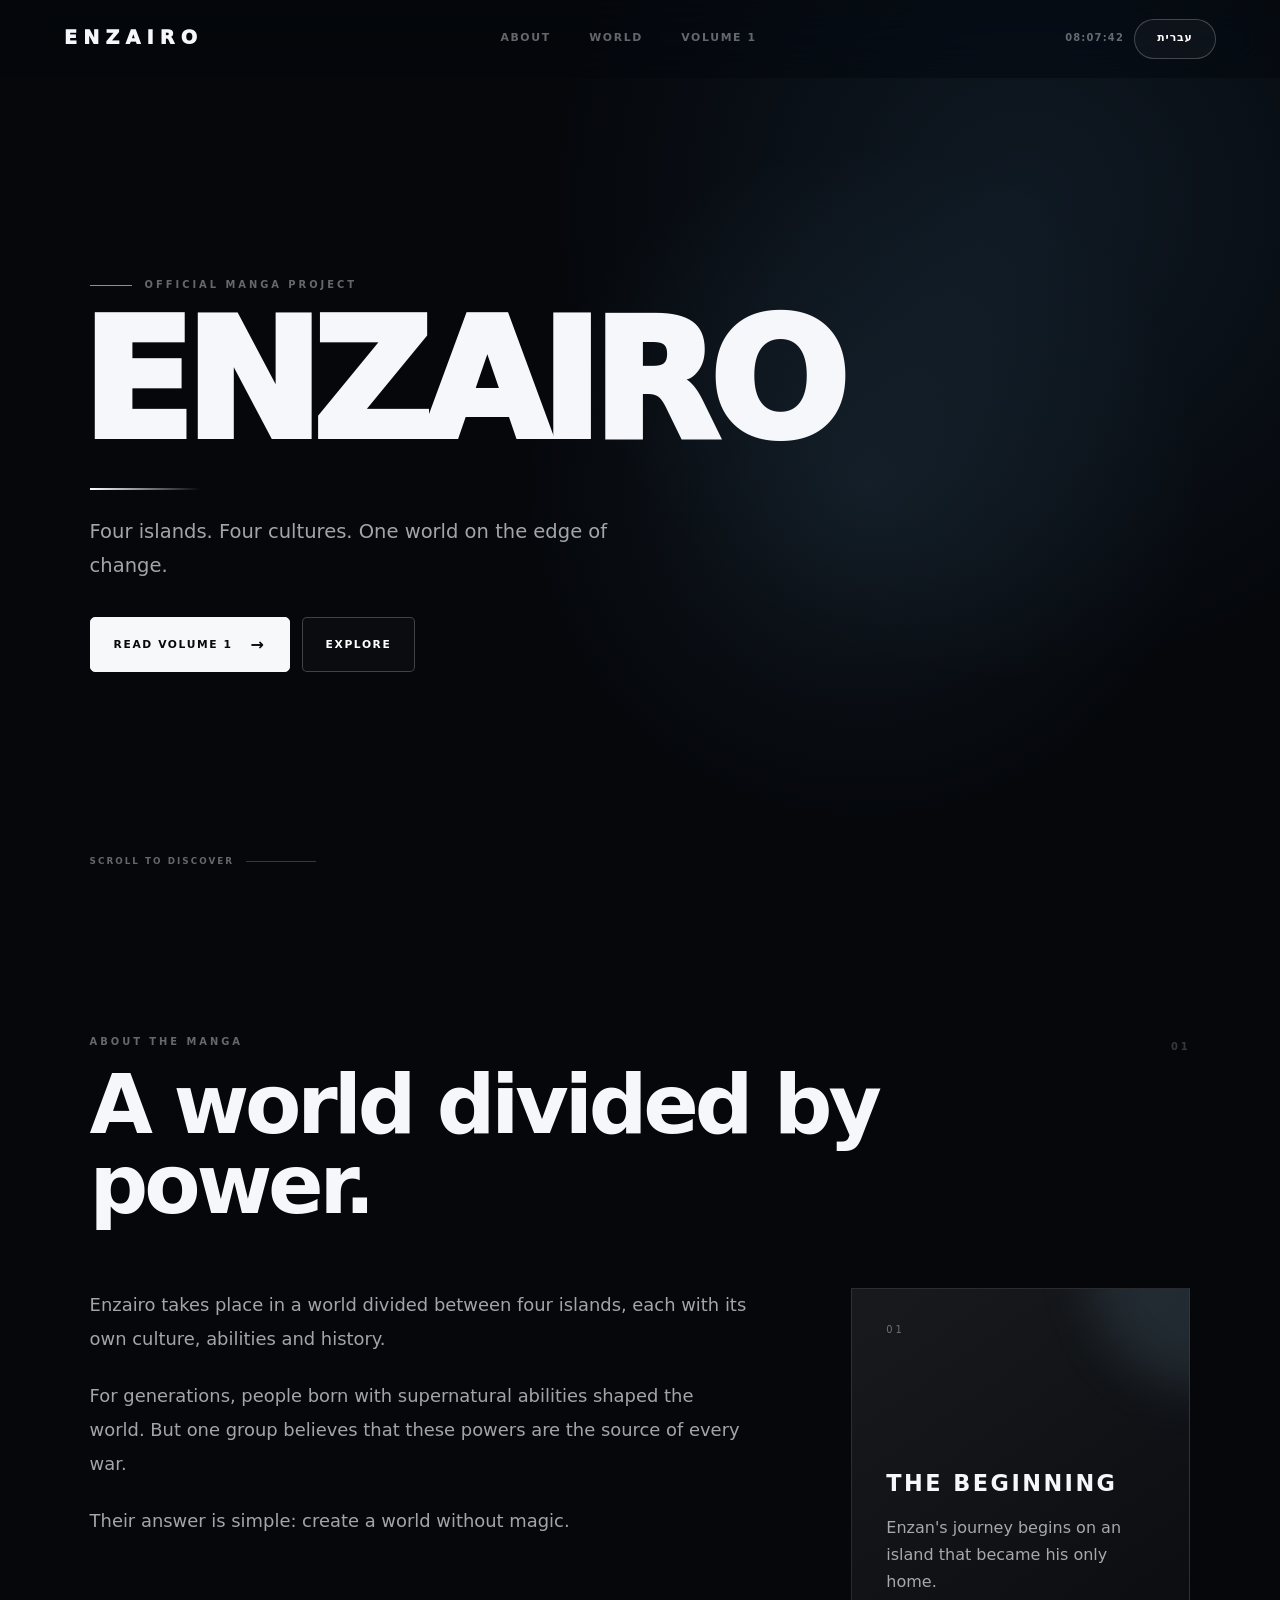
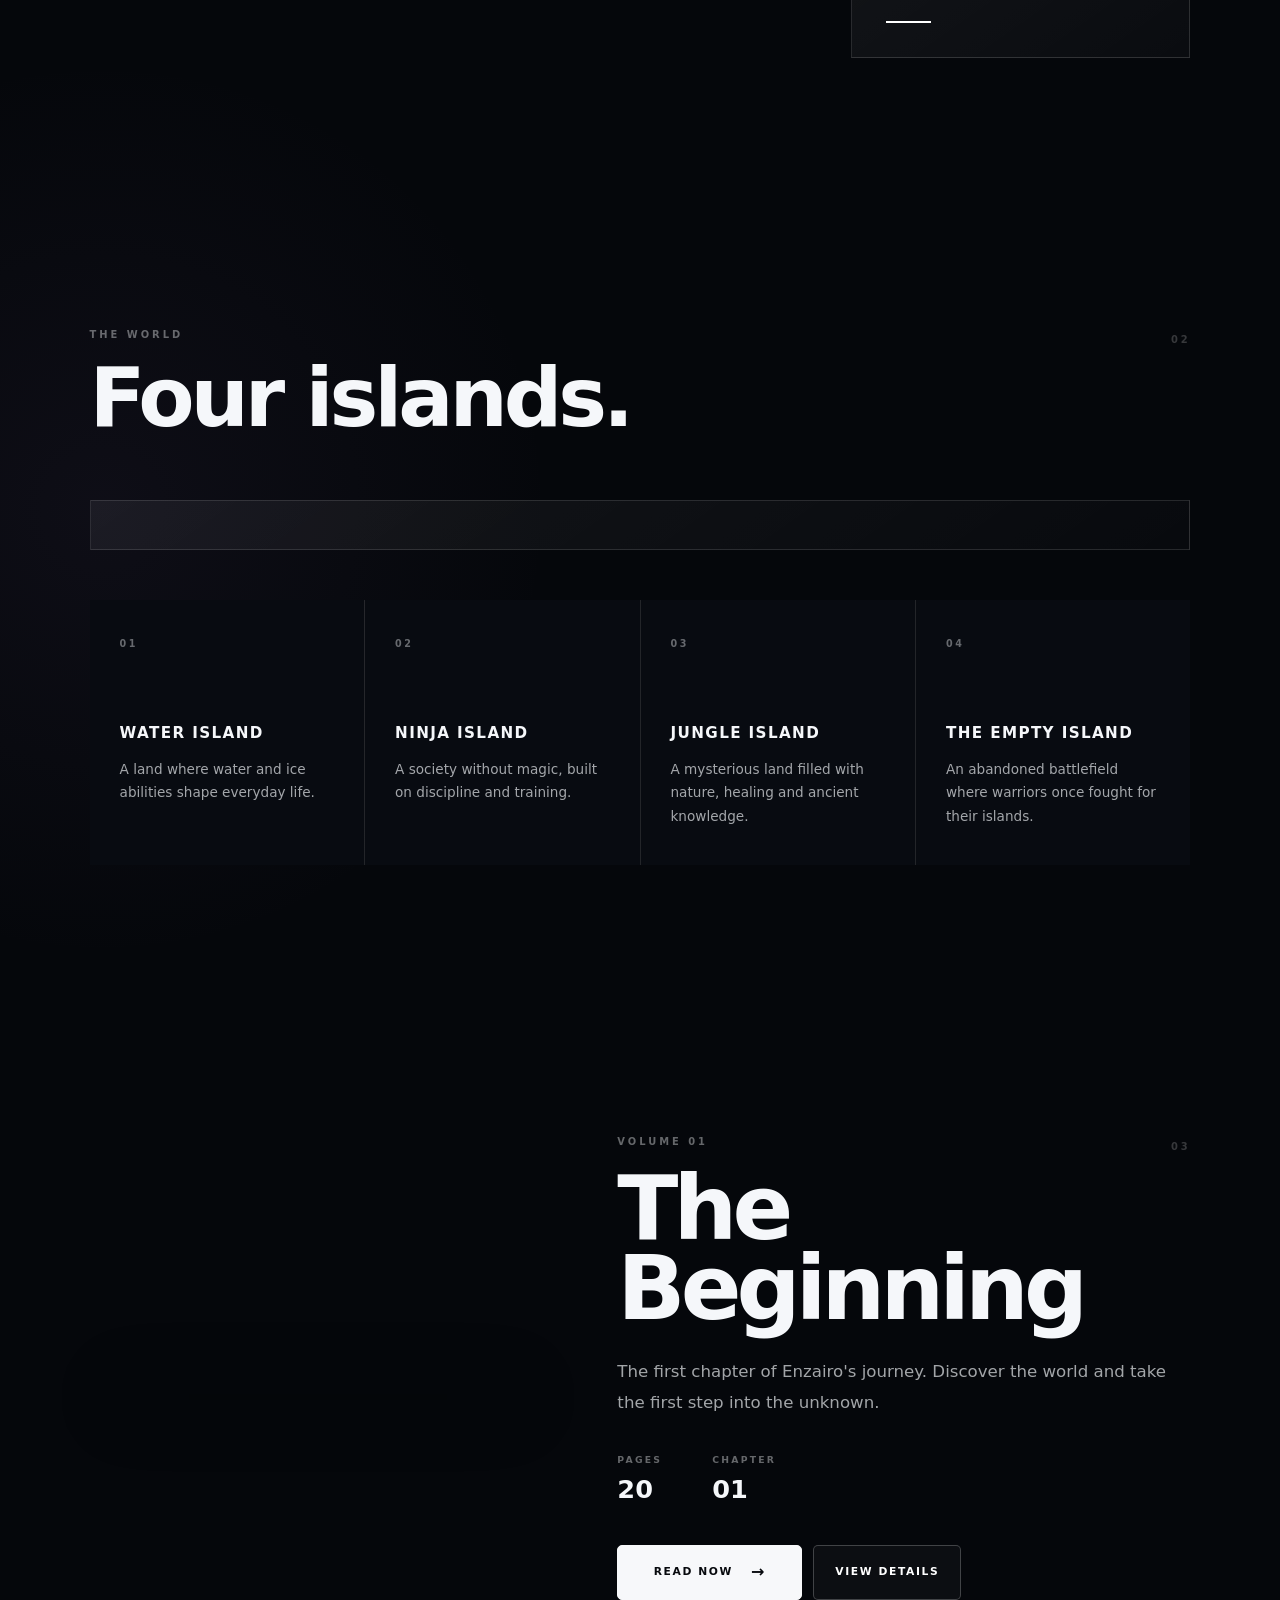
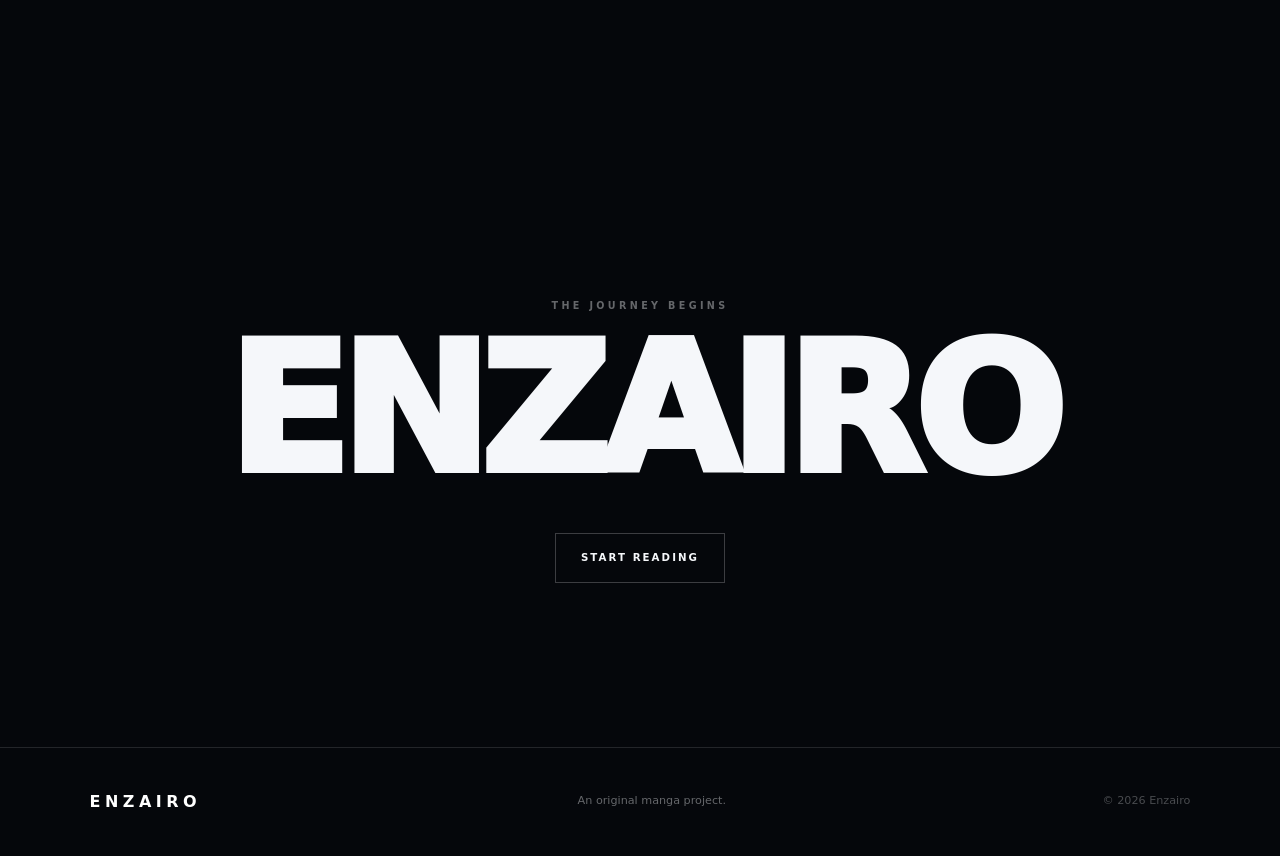
==== commit 994949d6: "Add files via upload" ====
--- a/index.html
+++ b/index.html
@@ -1,365 +1,379 @@
-<!DOCTYPE html>
-<html lang="en">
-<head>
-    <meta charset="UTF-8">
-    <meta name="viewport" content="width=device-width, initial-scale=1.0">
-
-    <title>Enzairo — Official Manga</title>
-
-    <link rel="stylesheet" href="style.css">
-</head>
-
-<body>
-
-    <!-- BACKGROUND -->
-    <div class="background">
-        <div class="glow glow-one"></div>
-        <div class="glow glow-two"></div>
-        <div class="noise"></div>
-    </div>
-
-    <!-- NAVBAR -->
-    <header class="navbar">
-
-        <a href="index.html" class="logo">
-            ENZAIRO
-        </a>
-
-        <nav>
-            <a href="#about" data-i18n="navAbout">About</a>
-            <a href="#world" data-i18n="navWorld">World</a>
-            <a href="#volume" data-i18n="navVolume">Volume 1</a>
-        </nav>
-
-        <button id="languageBtn" class="language-button">
-            עברית
-        </button>
-
-    </header>
-
-
-    <!-- HERO -->
-    <main>
-
-        <section class="hero">
-
-            <div class="hero-content reveal">
-
-                <div class="eyebrow">
-                    <span></span>
-                    <p data-i18n="official">OFFICIAL MANGA PROJECT</p>
-                </div>
-
-                <h1>
-                    ENZAIRO
-                </h1>
-
-                <div class="hero-line"></div>
-
-                <p class="hero-subtitle" data-i18n="heroSubtitle">
-                    Four islands. Four cultures. One world on the edge of change.
-                </p>
-
-                <div class="hero-buttons">
-
-                    <a href="reader.html" class="button button-primary">
-                        <span data-i18n="readVolume">READ VOLUME 1</span>
-                        <span class="arrow">→</span>
-                    </a>
-
-                    <a href="#world" class="button button-secondary">
-                        <span data-i18n="explore">EXPLORE</span>
-                    </a>
-
-                </div>
-
-            </div>
-
-
-            <!-- CHARACTER IMAGE -->
-
-            <div class="hero-character reveal">
-
-                <div class="character-glow"></div>
-
-                <img
-                    src="pages/hero-enzan.png"
-                    alt="Enzan"
-                >
-
-            </div>
-
-
-            <div class="scroll-indicator">
-                <span data-i18n="scroll">SCROLL TO DISCOVER</span>
-                <div></div>
-            </div>
-
-        </section>
-
-
-        <!-- ABOUT -->
-        <section id="about" class="section about-section">
-
-            <div class="section-number">
-                01
-            </div>
-
-            <div class="section-heading reveal">
-
-                <p class="section-label" data-i18n="aboutLabel">
-                    ABOUT THE MANGA
-                </p>
-
-                <h2 data-i18n="aboutTitle">
-                    A world divided by power.
-                </h2>
-
-            </div>
-
-
-            <div class="about-grid">
-
-                <div class="about-text reveal">
-
-                    <p data-i18n="aboutText1">
-                        Enzairo takes place in a world divided between four islands,
-                        each with its own culture, abilities and history.
-                    </p>
-
-                    <p data-i18n="aboutText2">
-                        For generations, people born with supernatural abilities
-                        shaped the world. But one group believes that these powers
-                        are the source of every war.
-                    </p>
-
-                    <p data-i18n="aboutText3">
-                        Their answer is simple: create a world without magic.
-                    </p>
-
-                </div>
-
-
-                <div class="about-card reveal">
-
-                    <div class="card-number">
-                        01
-                    </div>
-
-                    <h3 data-i18n="cardTitle">
-                        THE BEGINNING
-                    </h3>
-
-                    <p data-i18n="cardText">
-                        Enzan's journey begins on an island that became his only home.
-                    </p>
-
-                    <div class="card-line"></div>
-
-                </div>
-
-            </div>
-
-        </section>
-
-
-        <!-- WORLD -->
-        <section id="world" class="section world-section">
-
-            <div class="section-number">
-                02
-            </div>
-
-            <div class="section-heading reveal">
-
-                <p class="section-label" data-i18n="worldLabel">
-                    THE WORLD
-                </p>
-
-                <h2 data-i18n="worldTitle">
-                    Four islands.
-                </h2>
-
-            </div>
-
-
-            <div class="world-image reveal">
-
-                <img
-                    src="pages/four-islands-map.png"
-                    alt="The Four Islands"
-                >
-
-            </div>
-
-
-            <div class="islands-grid">
-
-                <article class="island-card reveal">
-
-                    <span>01</span>
-
-                    <h3 data-i18n="island1Title">
-                        WATER ISLAND
-                    </h3>
-
-                    <p data-i18n="island1Text">
-                        A land where water and ice abilities shape everyday life.
-                    </p>
-
-                </article>
-
-
-                <article class="island-card reveal">
-
-                    <span>02</span>
-
-                    <h3 data-i18n="island2Title">
-                        NINJA ISLAND
-                    </h3>
-
-                    <p data-i18n="island2Text">
-                        A society without magic, built on discipline and training.
-                    </p>
-
-                </article>
-
-
-                <article class="island-card reveal">
-
-                    <span>03</span>
-
-                    <h3 data-i18n="island3Title">
-                        JUNGLE ISLAND
-                    </h3>
-
-                    <p data-i18n="island3Text">
-                        A mysterious land filled with nature, healing and ancient knowledge.
-                    </p>
-
-                </article>
-
-
-                <article class="island-card reveal">
-
-                    <span>04</span>
-
-                    <h3 data-i18n="island4Title">
-                        THE EMPTY ISLAND
-                    </h3>
-
-                    <p data-i18n="island4Text">
-                        An abandoned battlefield where warriors once fought for their islands.
-                    </p>
-
-                </article>
-
-            </div>
-
-        </section>
-
-
-        <!-- VOLUME -->
-        <section id="volume" class="section volume-section">
-
-            <div class="section-number">
-                03
-            </div>
-
-            <div class="volume-layout">
-
-                <div class="volume-cover reveal">
-
-                    <div class="cover-shadow"></div>
-
-                    <img
-                        src="pages/cover-volume1.png"
-                        alt="Enzairo Volume 1"
-                    >
-
-                </div>
-
-
-                <div class="volume-info reveal">
-
-                    <p class="section-label" data-i18n="volumeLabel">
-                        VOLUME 01
-                    </p>
-
-                    <h2 data-i18n="volumeTitle">
-                        The Beginning
-                    </h2>
-
-                    <p data-i18n="volumeDescription">
-                        The first chapter of Enzairo's journey.
-                        Discover the world and take the first step into the unknown.
-                    </p>
-
-                    <div class="volume-meta">
-
-                        <div>
-                            <span data-i18n="pagesLabel">PAGES</span>
-                            <strong>20</strong>
-                        </div>
-
-                        <div>
-                            <span data-i18n="chapterLabel">CHAPTER</span>
-                            <strong>01</strong>
-                        </div>
-
-                    </div>
-
-                    <a href="reader.html" class="button button-primary large">
-                        <span data-i18n="readNow">READ NOW</span>
-                        <span class="arrow">→</span>
-                    </a>
-
-                </div>
-
-            </div>
-
-        </section>
-
-
-        <!-- FINAL CTA -->
-        <section class="final-section reveal">
-
-            <p data-i18n="finalLabel">
-                THE JOURNEY BEGINS
-            </p>
-
-            <h2>
-                ENZAIRO
-            </h2>
-
-            <a href="reader.html" class="final-button" data-i18n="startReading">
-                START READING
-            </a>
-
-        </section>
-
-    </main>
-
-
-    <!-- FOOTER -->
-    <footer>
-
-        <div class="footer-logo">
-            ENZAIRO
-        </div>
-
-        <p data-i18n="footer">
-            An original manga project.
-        </p>
-
-        <p class="copyright">
-            © 2026 Enzairo
-        </p>
-
-    </footer>
-
-
-    <script src="reader.js"></script>
-
-</body>
+<!DOCTYPE html>
+<html lang="en">
+<head>
+    <meta charset="UTF-8">
+    <meta name="viewport" content="width=device-width, initial-scale=1.0">
+    <meta name="theme-color" content="#06080d">
+    <meta name="description" content="Enzairo — an original manga project. Explore the world and read Volume 1.">
+    <link rel="preload" as="image" href="pages/hero-enzean.png">
+
+    <title>Enzairo — Official Manga</title>
+
+    <link rel="stylesheet" href="style.css">
+</head>
+
+<body>
+
+    <!-- BACKGROUND -->
+    <div class="background">
+        <div class="glow glow-one"></div>
+        <div class="glow glow-two"></div>
+        <div class="noise"></div>
+    </div>
+
+    <!-- NAVBAR -->
+    <header class="navbar">
+
+        <a href="index.html" class="logo">
+            ENZAIRO
+        </a>
+
+        <nav aria-label="Main navigation">
+            <a href="#about" data-i18n="navAbout">About</a>
+            <a href="#world" data-i18n="navWorld">World</a>
+            <a href="#volume" data-i18n="navVolume">Volume 1</a>
+        </nav>
+
+        <div class="nav-tools">
+            <span id="clock" class="clock" aria-label="Israel time">00:00:00</span>
+            <button id="languageBtn" class="language-button" type="button" aria-label="Change language">עברית</button>
+            <button id="menuButton" class="menu-button" type="button" aria-label="Open menu" aria-expanded="false">☰</button>
+        </div>
+
+    </header>
+
+
+    <!-- HERO -->
+    <main>
+
+        <section class="hero">
+
+            <div class="hero-content reveal">
+
+                <div class="eyebrow">
+                    <span></span>
+                    <p data-i18n="official">OFFICIAL MANGA PROJECT</p>
+                </div>
+
+                <h1>
+                    ENZAIRO
+                </h1>
+
+                <div class="hero-line"></div>
+
+                <p class="hero-subtitle" data-i18n="heroSubtitle">
+                    Four islands. Four cultures. One world on the edge of change.
+                </p>
+
+                <div class="hero-buttons">
+
+                    <a href="reader.html" class="button button-primary">
+                        <span data-i18n="readVolume">READ VOLUME 1</span>
+                        <span class="arrow">→</span>
+                    </a>
+
+                    <a href="#world" class="button button-secondary">
+                        <span data-i18n="explore">EXPLORE</span>
+                    </a>
+
+                </div>
+
+            </div>
+
+
+            <!-- CHARACTER IMAGE -->
+
+            <div class="hero-character reveal">
+
+                <div class="character-glow"></div>
+
+                <img
+                    src="pages/hero-enzean.png"
+                    alt="Enzan"
+                >
+
+            </div>
+
+
+            <div class="scroll-indicator">
+                <span data-i18n="scroll">SCROLL TO DISCOVER</span>
+                <div></div>
+            </div>
+
+        </section>
+
+
+        <!-- ABOUT -->
+        <section id="about" class="section about-section">
+
+            <div class="section-number">
+                01
+            </div>
+
+            <div class="section-heading reveal">
+
+                <p class="section-label" data-i18n="aboutLabel">
+                    ABOUT THE MANGA
+                </p>
+
+                <h2 data-i18n="aboutTitle">
+                    A world divided by power.
+                </h2>
+
+            </div>
+
+
+            <div class="about-grid">
+
+                <div class="about-text reveal">
+
+                    <p data-i18n="aboutText1">
+                        Enzairo takes place in a world divided between four islands,
+                        each with its own culture, abilities and history.
+                    </p>
+
+                    <p data-i18n="aboutText2">
+                        For generations, people born with supernatural abilities
+                        shaped the world. But one group believes that these powers
+                        are the source of every war.
+                    </p>
+
+                    <p data-i18n="aboutText3">
+                        Their answer is simple: create a world without magic.
+                    </p>
+
+                </div>
+
+
+                <div class="about-card reveal">
+
+                    <div class="card-number">
+                        01
+                    </div>
+
+                    <h3 data-i18n="cardTitle">
+                        THE BEGINNING
+                    </h3>
+
+                    <p data-i18n="cardText">
+                        Enzan's journey begins on an island that became his only home.
+                    </p>
+
+                    <div class="card-line"></div>
+
+                </div>
+
+            </div>
+
+        </section>
+
+
+        <!-- WORLD -->
+        <section id="world" class="section world-section">
+
+            <div class="section-number">
+                02
+            </div>
+
+            <div class="section-heading reveal">
+
+                <p class="section-label" data-i18n="worldLabel">
+                    THE WORLD
+                </p>
+
+                <h2 data-i18n="worldTitle">
+                    Four islands.
+                </h2>
+
+            </div>
+
+
+            <div class="world-image reveal">
+
+            </div>
+
+
+            <div class="islands-grid">
+
+                <article class="island-card reveal">
+
+                    <span>01</span>
+
+                    <h3 data-i18n="island1Title">
+                        WATER ISLAND
+                    </h3>
+
+                    <p data-i18n="island1Text">
+                        A land where water and ice abilities shape everyday life.
+                    </p>
+
+                </article>
+
+
+                <article class="island-card reveal">
+
+                    <span>02</span>
+
+                    <h3 data-i18n="island2Title">
+                        NINJA ISLAND
+                    </h3>
+
+                    <p data-i18n="island2Text">
+                        A society without magic, built on discipline and training.
+                    </p>
+
+                </article>
+
+
+                <article class="island-card reveal">
+
+                    <span>03</span>
+
+                    <h3 data-i18n="island3Title">
+                        JUNGLE ISLAND
+                    </h3>
+
+                    <p data-i18n="island3Text">
+                        A mysterious land filled with nature, healing and ancient knowledge.
+                    </p>
+
+                </article>
+
+
+                <article class="island-card reveal">
+
+                    <span>04</span>
+
+                    <h3 data-i18n="island4Title">
+                        THE EMPTY ISLAND
+                    </h3>
+
+                    <p data-i18n="island4Text">
+                        An abandoned battlefield where warriors once fought for their islands.
+                    </p>
+
+                </article>
+
+            </div>
+
+        </section>
+
+
+        <!-- VOLUME -->
+        <section id="volume" class="section volume-section">
+
+            <div class="section-number">
+                03
+            </div>
+
+            <div class="volume-layout">
+
+                <div class="volume-cover reveal">
+
+                    <div class="cover-shadow"></div>
+
+                </div>
+
+
+                <div class="volume-info reveal">
+
+                    <p class="section-label" data-i18n="volumeLabel">
+                        VOLUME 01
+                    </p>
+
+                    <h2 data-i18n="volumeTitle">
+                        The Beginning
+                    </h2>
+
+                    <p data-i18n="volumeDescription">
+                        The first chapter of Enzairo's journey.
+                        Discover the world and take the first step into the unknown.
+                    </p>
+
+                    <div class="volume-meta">
+
+                        <div>
+                            <span data-i18n="pagesLabel">PAGES</span>
+                            <strong>20</strong>
+                        </div>
+
+                        <div>
+                            <span data-i18n="chapterLabel">CHAPTER</span>
+                            <strong>01</strong>
+                        </div>
+
+                    </div>
+
+                    <div class="volume-actions">
+                        <a href="reader.html" class="button button-primary large"><span data-i18n="readNow">READ NOW</span><span class="arrow">→</span></a>
+                        <button id="detailsButton" class="details-button" type="button" data-i18n="details">VIEW DETAILS</button>
+                    </div>
+
+                </div>
+
+            </div>
+
+        </section>
+
+
+        <!-- FINAL CTA -->
+        <section class="final-section reveal">
+
+            <p data-i18n="finalLabel">
+                THE JOURNEY BEGINS
+            </p>
+
+            <h2>
+                ENZAIRO
+            </h2>
+
+            <a href="reader.html" class="final-button" data-i18n="startReading">
+                START READING
+            </a>
+
+        </section>
+
+    </main>
+
+    <div id="volumeModal" class="modal" aria-hidden="true">
+        <div class="modal-panel" role="dialog" aria-modal="true" aria-labelledby="modalTitle">
+            <button id="modalClose" class="modal-close" type="button" aria-label="Close">×</button>
+            <div class="modal-grid">
+                <div>
+                    <p class="section-label" data-i18n="volumeLabel">VOLUME 01</p>
+                    <h2 id="modalTitle" data-i18n="volumeTitle">The Beginning</h2>
+                    <p data-i18n="modalDescription">The first volume of Enzairo. Explore the story one page at a time.</p>
+                    <div class="modal-list" aria-label="Volume pages">
+                        <button class="modal-page" data-page="1">01</button><button class="modal-page" data-page="2">02</button><button class="modal-page" data-page="3">03</button><button class="modal-page" data-page="4">04</button>
+                        <button class="modal-page" data-page="5">05</button><button class="modal-page" data-page="6">06</button><button class="modal-page" data-page="7">07</button><button class="modal-page" data-page="8">08</button>
+                        <button class="modal-page" data-page="9">09</button><button class="modal-page" data-page="10">10</button><button class="modal-page" data-page="11">11</button><button class="modal-page" data-page="12">12</button>
+                        <button class="modal-page" data-page="13">13</button><button class="modal-page" data-page="14">14</button><button class="modal-page" data-page="15">15</button><button class="modal-page" data-page="16">16</button>
+                        <button class="modal-page" data-page="17">17</button><button class="modal-page" data-page="18">18</button><button class="modal-page" data-page="19">19</button><button class="modal-page" data-page="20">20</button>
+                    </div>
+                </div>
+            </div>
+        </div>
+    </div>
+
+    <!-- FOOTER -->
+    <footer>
+
+        <div class="footer-logo">
+            ENZAIRO
+        </div>
+
+        <p data-i18n="footer">
+            An original manga project.
+        </p>
+
+        <p class="copyright">
+            © 2026 Enzairo
+        </p>
+
+    </footer>
+
+
+    <script src="reader.js"></script>
+
+</body>
 </html>
--- a/style.css
+++ b/style.css
@@ -1,2179 +1,23 @@
-/* =========================================================
-   ENZAIRO
-   MAIN WEBSITE STYLE
-========================================================= */
-
-
-/* =========================================================
-   RESET
-========================================================= */
-
-* {
-    margin: 0;
-    padding: 0;
-    box-sizing: border-box;
-}
-
-
-html {
-    scroll-behavior: smooth;
-}
-
-
-body {
-    background: #07090d;
-    color: #f5f5f5;
-    font-family:
-        Arial,
-        Helvetica,
-        sans-serif;
-
-    overflow-x: hidden;
-}
-
-
-a {
-    color: inherit;
-    text-decoration: none;
-}
-
-
-button {
-    font: inherit;
-}
-
-
-/* =========================================================
-   BACKGROUND
-========================================================= */
-
-.background {
-    position: fixed;
-    inset: 0;
-
-    pointer-events: none;
-
-    z-index: -5;
-
-    overflow: hidden;
-
-    background:
-        radial-gradient(
-            circle at 75% 20%,
-            rgba(35, 70, 100, 0.16),
-            transparent 30%
-        ),
-        radial-gradient(
-            circle at 15% 70%,
-            rgba(70, 70, 90, 0.09),
-            transparent 30%
-        ),
-        #07090d;
-}
-
-
-.glow {
-    position: absolute;
-
-    width: 500px;
-    height: 500px;
-
-    border-radius: 50%;
-
-    filter: blur(100px);
-
-    opacity: 0.15;
-}
-
-
-.glow-one {
-    top: 5%;
-    right: -150px;
-
-    background: #315c78;
-
-    animation:
-        floatingGlow 10s ease-in-out infinite;
-}
-
-
-.glow-two {
-    bottom: 10%;
-    left: -180px;
-
-    background: #555b65;
-
-    animation:
-        floatingGlow 13s ease-in-out infinite reverse;
-}
-
-
-@keyframes floatingGlow {
-
-    0%,
-    100% {
-        transform: translate(0, 0);
-    }
-
-    50% {
-        transform: translate(40px, -30px);
-    }
-
-}
-
-
-.noise {
-    position: absolute;
-    inset: 0;
-
-    opacity: 0.025;
-
-    background-image:
-        url("data:image/svg+xml,%3Csvg viewBox='0 0 180 180' xmlns='http://www.w3.org/2000/svg'%3E%3Cfilter id='n'%3E%3CfeTurbulence type='fractalNoise' baseFrequency='.8' numOctaves='3' stitchTiles='stitch'/%3E%3C/filter%3E%3Crect width='100%25' height='100%25' filter='url(%23n)' opacity='.4'/%3E%3C/svg%3E");
-
-}
-
-
-/* =========================================================
-   NAVBAR
-========================================================= */
-
-.navbar {
-    position: fixed;
-
-    top: 0;
-    left: 0;
-    right: 0;
-
-    height: 78px;
-
-    padding:
-        0 5.5%;
-
-    display: flex;
-
-    align-items: center;
-    justify-content: space-between;
-
-    border-bottom:
-        1px solid rgba(255,255,255,0.08);
-
-    background:
-        rgba(7,9,13,0.72);
-
-    backdrop-filter:
-        blur(18px);
-
-    z-index: 1000;
-}
-
-
-.logo {
-    font-size: 29px;
-
-    font-weight: 900;
-
-    letter-spacing:
-        8px;
-
-    transition:
-        letter-spacing 0.35s ease;
-}
-
-
-.logo:hover {
-    letter-spacing:
-        11px;
-}
-
-
-.navbar nav {
-    display: flex;
-
-    gap: 48px;
-}
-
-
-.navbar nav a {
-    position: relative;
-
-    font-size: 14px;
-
-    letter-spacing:
-        1.5px;
-
-    color:
-        rgba(255,255,255,0.68);
-
-    transition:
-        color 0.3s ease;
-}
-
-
-.navbar nav a::after {
-    content: "";
-
-    position: absolute;
-
-    bottom: -8px;
-    left: 0;
-
-    width: 0;
-    height: 1px;
-
-    background: white;
-
-    transition:
-        width 0.3s ease;
-}
-
-
-.navbar nav a:hover {
-    color: white;
-}
-
-
-.navbar nav a:hover::after {
-    width: 100%;
-}
-
-
-.language-button {
-    min-width: 84px;
-
-    padding:
-        11px 18px;
-
-    border:
-        1px solid rgba(255,255,255,0.2);
-
-    border-radius:
-        30px;
-
-    background:
-        rgba(255,255,255,0.02);
-
-    color: white;
-
-    cursor: pointer;
-
-    font-size: 13px;
-
-    transition:
-        all 0.3s ease;
-}
-
-
-.language-button:hover {
-    background: white;
-
-    color: #080a0e;
-
-    transform:
-        translateY(-2px);
-}
-
-
-/* =========================================================
-   HERO
-========================================================= */
-
-.hero {
-    position: relative;
-
-    min-height:
-        100vh;
-
-    padding:
-        170px 7% 80px;
-
-    display: flex;
-
-    align-items: center;
-
-    overflow: hidden;
-}
-
-
-.hero-content {
-    position: relative;
-
-    z-index: 5;
-
-    width: 58%;
-}
-
-
-.eyebrow {
-    display: flex;
-
-    align-items: center;
-
-    gap: 13px;
-
-    margin-bottom: 28px;
-}
-
-
-.eyebrow span {
-    width: 35px;
-    height: 1px;
-
-    background: rgba(255,255,255,0.55);
-}
-
-
-.eyebrow p {
-    font-size: 11px;
-
-    letter-spacing:
-        4px;
-
-    color:
-        rgba(255,255,255,0.5);
-}
-
-
-.hero h1 {
-    font-size:
-        clamp(70px, 13vw, 210px);
-
-    line-height:
-        0.78;
-
-    font-weight:
-        900;
-
-    letter-spacing:
-        0.02em;
-
-    color:
-        #ffffff;
-
-    margin-left:
-        -7px;
-}
-
-
-.hero-line {
-    width: 138px;
-
-    height: 2px;
-
-    margin:
-        48px 0 34px;
-
-    background:
-        rgba(255,255,255,0.9);
-}
-
-
-.hero-subtitle {
-    max-width:
-        560px;
-
-    font-size:
-        clamp(17px, 2vw, 23px);
-
-    line-height:
-        1.6;
-
-    color:
-        rgba(255,255,255,0.66);
-}
-
-
-.hero-buttons {
-    display: flex;
-
-    gap: 18px;
-
-    margin-top:
-        42px;
-}
-
-
-.button {
-    min-height: 60px;
-
-    padding:
-        0 28px;
-
-    display: inline-flex;
-
-    align-items: center;
-
-    justify-content: center;
-
-    gap: 20px;
-
-    border-radius: 3px;
-
-    font-size: 12px;
-
-    font-weight: 800;
-
-    letter-spacing:
-        2px;
-
-    transition:
-        all 0.35s ease;
-}
-
-
-.button-primary {
-    background: white;
-
-    color: #07090d;
-}
-
-
-.button-primary:hover {
-    transform:
-        translateY(-5px);
-
-    box-shadow:
-        0 20px 45px rgba(255,255,255,0.12);
-}
-
-
-.button-secondary {
-    border:
-        1px solid rgba(255,255,255,0.22);
-
-    color: white;
-}
-
-
-.button-secondary:hover {
-    background:
-        rgba(255,255,255,0.08);
-
-    transform:
-        translateY(-5px);
-}
-
-
-.arrow {
-    font-size: 18px;
-
-    transition:
-        transform 0.3s ease;
-}
-
-
-.button:hover .arrow {
-    transform:
-        translateX(5px);
-}
-
-
-/* =========================================================
-   HERO CHARACTER
-========================================================= */
-
-.hero-character {
-    position: absolute;
-
-    right: 5%;
-
-    bottom: -5%;
-
-    width: 49%;
-
-    max-width: 720px;
-
-    z-index: 2;
-
-    transition:
-        transform 0.2s ease-out;
-}
-
-
-.hero-character::before {
-    content: "";
-
-    position: absolute;
-
-    left: 15%;
-    right: 15%;
-    bottom: 5%;
-
-    height: 60%;
-
-    background:
-        radial-gradient(
-            ellipse,
-            rgba(70,100,130,0.35),
-            transparent 70%
-        );
-
-    filter:
-        blur(35px);
-
-    z-index: -1;
-}
-
-
-.hero-character img {
-    width: 100%;
-
-    display: block;
-
-    object-fit: contain;
-
-    filter:
-        drop-shadow(
-            0 35px 50px rgba(0,0,0,0.65)
-        );
-
-    mask-image:
-        linear-gradient(
-            to bottom,
-            black 78%,
-            transparent 100%
-        );
-}
-
-
-.scroll-indicator {
-    position: absolute;
-
-    bottom: 35px;
-    left: 7%;
-
-    display: flex;
-
-    align-items: center;
-
-    gap: 15px;
-
-    color:
-        rgba(255,255,255,0.38);
-
-    font-size: 10px;
-
-    letter-spacing:
-        3px;
-}
-
-
-.scroll-indicator div {
-    width: 90px;
-
-    height: 1px;
-
-    background:
-        rgba(255,255,255,0.25);
-}
-
-
-/* =========================================================
-   SECTIONS
-========================================================= */
-
-.section {
-    position: relative;
-
-    padding:
-        150px 7%;
-
-    max-width:
-        1500px;
-
-    margin:
-        auto;
-}
-
-
-.section-number {
-    position: absolute;
-
-    top: 150px;
-    right: 7%;
-
-    font-size: 12px;
-
-    letter-spacing:
-        4px;
-
-    color:
-        rgba(255,255,255,0.22);
-}
-
-
-.section-heading {
-    margin-bottom:
-        75px;
-}
-
-
-.section-label {
-    margin-bottom:
-        20px;
-
-    font-size: 11px;
-
-    letter-spacing:
-        4px;
-
-    color:
-        rgba(255,255,255,0.4);
-}
-
-
-.section-heading h2 {
-    max-width:
-        750px;
-
-    font-size:
-        clamp(42px, 6vw, 82px);
-
-    line-height:
-        1;
-
-    font-weight:
-        800;
-}
-
-
-/* =========================================================
-   REVEAL ANIMATION
-========================================================= */
-
-.reveal {
-    opacity: 0;
-
-    transform:
-        translateY(50px);
-
-    transition:
-        opacity 1s ease,
-        transform 1s cubic-bezier(.2,.8,.2,1);
-}
-
-
-.reveal.visible {
-    opacity: 1;
-
-    transform:
-        translateY(0);
-}
-
-
-/* =========================================================
-   ABOUT
-========================================================= */
-
-.about-grid {
-    display: grid;
-
-    grid-template-columns:
-        1.5fr 0.8fr;
-
-    gap: 90px;
-
-    align-items:
-        start;
-}
-
-
-.about-text {
-    max-width:
-        720px;
-}
-
-
-.about-text p {
-    margin-bottom:
-        30px;
-
-    font-size:
-        19px;
-
-    line-height:
-        1.9;
-
-    color:
-        rgba(255,255,255,0.62);
-}
-
-
-.about-card {
-    position: relative;
-
-    min-height:
-        330px;
-
-    padding:
-        40px;
-
-    border:
-        1px solid rgba(255,255,255,0.1);
-
-    background:
-        linear-gradient(
-            145deg,
-            rgba(255,255,255,0.05),
-            rgba(255,255,255,0.015)
-        );
-
-    overflow: hidden;
-}
-
-
-.about-card::before {
-    content: "";
-
-    position: absolute;
-
-    width: 200px;
-    height: 200px;
-
-    top: -100px;
-    right: -100px;
-
-    border-radius: 50%;
-
-    background:
-        rgba(255,255,255,0.05);
-
-    filter:
-        blur(30px);
-}
-
-
-.card-number {
-    font-size: 12px;
-
-    letter-spacing:
-        3px;
-
-    color:
-        rgba(255,255,255,0.3);
-
-    margin-bottom:
-        100px;
-}
-
-
-.about-card h3 {
-    font-size:
-        25px;
-
-    letter-spacing:
-        2px;
-}
-
-
-.about-card p {
-    margin-top:
-        15px;
-
-    color:
-        rgba(255,255,255,0.5);
-
-    line-height:
-        1.7;
-}
-
-
-.card-line {
-    width: 50px;
-
-    height: 1px;
-
-    margin-top:
-        30px;
-
-    background:
-        rgba(255,255,255,0.7);
-}
-
-
-/* =========================================================
-   WORLD
-========================================================= */
-
-.world-section {
-    max-width:
-        1600px;
-}
-
-
-.world-image {
-    position: relative;
-
-    width: 100%;
-
-    margin-bottom:
-        70px;
-
-    padding:
-        30px;
-
-    border:
-        1px solid rgba(255,255,255,0.08);
-
-    background:
-        rgba(255,255,255,0.015);
-
-    overflow: hidden;
-}
-
-
-.world-image::after {
-    content: "";
-
-    position: absolute;
-
-    inset: 0;
-
-    background:
-        linear-gradient(
-            120deg,
-            transparent,
-            rgba(255,255,255,0.07),
-            transparent
-        );
-
-    transform:
-        translateX(-100%);
-
-    animation:
-        mapShine 7s ease-in-out infinite;
-}
-
-
-@keyframes mapShine {
-
-    0%,
-    50% {
-        transform:
-            translateX(-100%);
-    }
-
-    75%,
-    100% {
-        transform:
-            translateX(100%);
-    }
-
-}
-
-
-.world-image img {
-    display: block;
-
-    width: 100%;
-
-    max-height:
-        620px;
-
-    object-fit:
-        contain;
-
-    opacity:
-        0.88;
-}
-
-
-.islands-grid {
-    display: grid;
-
-    grid-template-columns:
-        repeat(4, 1fr);
-
-    gap: 1px;
-
-    background:
-        rgba(255,255,255,0.1);
-}
-
-
-.island-card {
-    min-height:
-        260px;
-
-    padding:
-        32px;
-
-    background:
-        #090c11;
-
-    transition:
-        background 0.4s ease,
-        transform 0.4s ease;
-}
-
-
-.island-card:hover {
-    background:
-        #11161e;
-
-    transform:
-        translateY(-8px);
-}
-
-
-.island-card > span {
-    font-size: 11px;
-
-    letter-spacing:
-        3px;
-
-    color:
-        rgba(255,255,255,0.3);
-}
-
-
-.island-card h3 {
-    margin:
-        65px 0 18px;
-
-    font-size:
-        18px;
-
-    letter-spacing:
-        1px;
-}
-
-
-.island-card p {
-    color:
-        rgba(255,255,255,0.48);
-
-    line-height:
-        1.7;
-
-    font-size:
-        14px;
-}
-
-
-/* =========================================================
-   VOLUME
-========================================================= */
-
-.volume-section {
-    max-width:
-        1300px;
-}
-
-
-.volume-layout {
-    display: grid;
-
-    grid-template-columns:
-        0.8fr 1fr;
-
-    gap: 100px;
-
-    align-items:
-        center;
-}
-
-
-.volume-cover {
-    position: relative;
-
-    max-width:
-        460px;
-
-    margin:
-        auto;
-}
-
-
-.volume-cover img {
-    position: relative;
-
-    display: block;
-
-    width: 100%;
-
-    border:
-        1px solid rgba(255,255,255,0.16);
-
-    box-shadow:
-        0 35px 70px rgba(0,0,0,0.5);
-
-    transition:
-        transform 0.5s ease;
-}
-
-
-.volume-cover:hover img {
-    transform:
-        rotateY(-7deg)
-        rotateX(3deg)
-        translateY(-10px);
-}
-
-
-.cover-shadow {
-    position: absolute;
-
-    inset: 20px -25px -30px 25px;
-
-    background:
-        rgba(0,0,0,0.7);
-
-    filter:
-        blur(30px);
-
-    z-index: -1;
-}
-
-
-.volume-info h2 {
-    font-size:
-        clamp(48px, 6vw, 85px);
-
-    line-height:
-        1;
-
-    margin-bottom:
-        30px;
-}
-
-
-.volume-info > p:not(.section-label) {
-    max-width:
-        600px;
-
-    font-size:
-        18px;
-
-    line-height:
-        1.8;
-
-    color:
-        rgba(255,255,255,0.55);
-
-    margin-bottom:
-        40px;
-}
-
-
-.volume-meta {
-    display: flex;
-
-    gap: 60px;
-
-    margin-bottom:
-        45px;
-}
-
-
-.volume-meta div {
-    display: flex;
-
-    flex-direction: column;
-
-    gap: 8px;
-}
-
-
-.volume-meta span {
-    font-size:
-        10px;
-
-    letter-spacing:
-        3px;
-
-    color:
-        rgba(255,255,255,0.35);
-}
-
-
-.volume-meta strong {
-    font-size:
-        25px;
-}
-
-
-.large {
-    padding:
-        0 35px;
-}
-
-
-/* =========================================================
-   FINAL
-========================================================= */
-
-.final-section {
-    min-height:
-        70vh;
-
-    display: flex;
-
-    flex-direction: column;
-
-    align-items: center;
-
-    justify-content: center;
-
-    text-align: center;
-
-    padding:
-        100px 30px;
-}
-
-
-.final-section p {
-    font-size:
-        11px;
-
-    letter-spacing:
-        5px;
-
-    color:
-        rgba(255,255,255,0.35);
-
-    margin-bottom:
-        25px;
-}
-
-
-.final-section h2 {
-    font-size:
-        clamp(70px, 15vw, 220px);
-
-    line-height:
-        0.8;
-
-    letter-spacing:
-        10px;
-
-    margin-bottom:
-        60px;
-}
-
-
-.final-button {
-    padding:
-        18px 30px;
-
-    border:
-        1px solid rgba(255,255,255,0.25);
-
-    font-size:
-        11px;
-
-    font-weight:
-        bold;
-
-    letter-spacing:
-        3px;
-
-    transition:
-        all 0.3s ease;
-}
-
-
-.final-button:hover {
-    background:
-        white;
-
-    color:
-        #07090d;
-
-    transform:
-        translateY(-5px);
-}
-
-
-/* =========================================================
-   FOOTER
-========================================================= */
-
-footer {
-    padding:
-        50px 7%;
-
-    border-top:
-        1px solid rgba(255,255,255,0.08);
-
-    display: flex;
-
-    align-items: center;
-
-    justify-content: space-between;
-
-    color:
-        rgba(255,255,255,0.35);
-
-    font-size:
-        12px;
-}
-
-
-.footer-logo {
-    font-size:
-        18px;
-
-    letter-spacing:
-        5px;
-
-    color:
-        white;
-
-    font-weight:
-        bold;
-}
-
-
-.copyright {
-    opacity:
-        0.5;
-}
-
-
-/* =========================================================
-   READER
-========================================================= */
-
-.reader-body {
-    min-height:
-        100vh;
-
-    background:
-        #05070a;
-}
-
-
-.reader-header {
-    position: fixed;
-
-    top: 0;
-    left: 0;
-    right: 0;
-
-    height: 78px;
-
-    padding:
-        0 4%;
-
-    display: flex;
-
-    align-items: center;
-
-    justify-content: space-between;
-
-    background:
-        rgba(5,7,10,0.9);
-
-    backdrop-filter:
-        blur(20px);
-
-    border-bottom:
-        1px solid rgba(255,255,255,0.08);
-
-    z-index:
-        1000;
-}
-
-
-.reader-logo {
-    font-size:
-        22px;
-
-    font-weight:
-        900;
-
-    letter-spacing:
-        6px;
-}
-
-
-.reader-title {
-    display: flex;
-
-    flex-direction: column;
-
-    align-items: center;
-
-    gap: 4px;
-}
-
-
-.reader-title span {
-    font-size:
-        9px;
-
-    letter-spacing:
-        4px;
-
-    color:
-        rgba(255,255,255,0.35);
-}
-
-
-.reader-title strong {
-    font-size:
-        12px;
-
-    letter-spacing:
-        2px;
-}
-
-
-.reader-actions {
-    display: flex;
-
-    align-items: center;
-
-    gap: 15px;
-}
-
-
-.close-reader {
-    width: 42px;
-    height: 42px;
-
-    display: flex;
-
-    align-items: center;
-
-    justify-content: center;
-
-    font-size:
-        27px;
-
-    color:
-        rgba(255,255,255,0.65);
-
-    border:
-        1px solid rgba(255,255,255,0.12);
-
-    border-radius:
-        50%;
-
-    transition:
-        all 0.3s ease;
-}
-
-
-.close-reader:hover {
-    background:
-        white;
-
-    color:
-        black;
-
-    transform:
-        rotate(90deg);
-}
-
-
-/* =========================================================
-   READER AREA
-========================================================= */
-
-.reader {
-    min-height:
-        100vh;
-
-    padding:
-        120px 30px 50px;
-
-    display: flex;
-
-    flex-direction: column;
-
-    align-items: center;
-}
-
-
-.reader-top {
-    width:
-        min(1200px, 100%);
-
-    display: flex;
-
-    align-items: center;
-
-    justify-content: space-between;
-
-    margin-bottom:
-        25px;
-
-    font-size:
-        10px;
-
-    letter-spacing:
-        3px;
-
-    color:
-        rgba(255,255,255,0.35);
-}
-
-
-.manga-container {
-    position: relative;
-
-    width:
-        min(900px, 100%);
-
-    display: flex;
-
-    align-items: center;
-
-    justify-content: center;
-}
-
-
-.page-wrapper {
-    width:
-        min(820px, 92vw);
-
-    min-height:
-        400px;
-
-    display: flex;
-
-    justify-content: center;
-
-    align-items: center;
-
-    background:
-        #111;
-
-    box-shadow:
-        0 30px 80px rgba(0,0,0,0.6);
-
-    border:
-        1px solid rgba(255,255,255,0.1);
-
-    overflow: hidden;
-}
-
-
-.page-wrapper img {
-    display: block;
-
-    width: 100%;
-
-    height: auto;
-
-    max-height:
-        calc(100vh - 190px);
-
-    object-fit:
-        contain;
-
-    transition:
-        opacity 0.25s ease,
-        transform 0.3s ease;
-}
-
-
-.page-wrapper img.page-changing {
-    opacity: 0;
-
-    transform:
-        scale(0.985);
-}
-
-
-/* =========================================================
-   READER ARROWS
-========================================================= */
-
-.reader-arrow {
-    position: absolute;
-
-    top: 50%;
-
-    width: 55px;
-    height: 55px;
-
-    transform:
-        translateY(-50%);
-
-    border:
-        1px solid rgba(255,255,255,0.15);
-
-    background:
-        rgba(10,12,16,0.8);
-
-    color:
-        white;
-
-    border-radius:
-        50%;
-
-    cursor: pointer;
-
-    font-size:
-        20px;
-
-    z-index:
-        20;
-
-    transition:
-        all 0.3s ease;
-}
-
-
-.reader-arrow:hover {
-    background:
-        white;
-
-    color:
-        black;
-
-    transform:
-        translateY(-50%)
-        scale(1.08);
-}
-
-
-.reader-arrow:disabled {
-    opacity:
-        0.2;
-
-    cursor:
-        default;
-}
-
-
-.reader-arrow.left {
-    left:
-        -75px;
-}
-
-
-.reader-arrow.right {
-    right:
-        -75px;
-}
-
-
-/* =========================================================
-   READER BOTTOM
-========================================================= */
-
-.reader-bottom {
-    width:
-        min(900px, 100%);
-
-    margin-top:
-        30px;
-
-    display: flex;
-
-    align-items: center;
-
-    gap: 20px;
-}
-
-
-.reader-bottom button {
-    border:
-        none;
-
-    background:
-        transparent;
-
-    color:
-        rgba(255,255,255,0.4);
-
-    cursor:
-        pointer;
-
-    font-size:
-        9px;
-
-    letter-spacing:
-        2px;
-
-    transition:
-        color 0.3s ease;
-}
-
-
-.reader-bottom button:hover {
-    color:
-        white;
-}
-
-
-.progress {
-    flex: 1;
-
-    height:
-        2px;
-
-    background:
-        rgba(255,255,255,0.1);
-
-    overflow:
-        hidden;
-}
-
-
-.progress-fill {
-    width:
-        5%;
-
-    height:
-        100%;
-
-    background:
-        white;
-
-    transition:
-        width 0.35s ease;
-}
-
-
-.reader-hint {
-    margin-top:
-        25px;
-
-    font-size:
-        10px;
-
-    letter-spacing:
-        1px;
-
-    color:
-        rgba(255,255,255,0.25);
-}
-
-
-/* =========================================================
-   HEBREW
-========================================================= */
-
-html[dir="rtl"] .hero-content {
-    text-align:
-        right;
-}
-
-
-html[dir="rtl"] .hero-buttons {
-    justify-content:
-        flex-start;
-}
-
-
-html[dir="rtl"] .section-heading {
-    text-align:
-        right;
-}
-
-
-html[dir="rtl"] .about-text {
-    text-align:
-        right;
-}
-
-
-html[dir="rtl"] .island-card {
-    text-align:
-        right;
-}
-
-
-html[dir="rtl"] .volume-info {
-    text-align:
-        right;
-}
-
-
-/* =========================================================
-   RESPONSIVE — TABLET
-========================================================= */
-
-@media (max-width: 1000px) {
-
-    .navbar nav {
-        gap:
-            25px;
-    }
-
-
-    .hero {
-        min-height:
-            900px;
-
-        padding-top:
-            150px;
-
-        align-items:
-            flex-start;
-    }
-
-
-    .hero-content {
-        width:
-            100%;
-    }
-
-
-    .hero-character {
-        width:
-            65%;
-
-        right:
-            -5%;
-
-        bottom:
-            -5%;
-
-        opacity:
-            0.65;
-    }
-
-
-    .about-grid {
-        grid-template-columns:
-            1fr;
-    }
-
-
-    .islands-grid {
-        grid-template-columns:
-            repeat(2, 1fr);
-    }
-
-
-    .volume-layout {
-        grid-template-columns:
-            1fr;
-
-        gap:
-            70px;
-    }
-
-
-    .volume-cover {
-        max-width:
-            380px;
-    }
-
-
-    .volume-info {
-        text-align:
-            center;
-    }
-
-
-    .volume-info > p:not(.section-label) {
-        margin-left:
-            auto;
-
-        margin-right:
-            auto;
-    }
-
-
-    .volume-meta {
-        justify-content:
-            center;
-    }
-
-
-    .reader-arrow.left {
-        left:
-            10px;
-    }
-
-
-    .reader-arrow.right {
-        right:
-            10px;
-    }
-
-}
-
-
-/* =========================================================
-   RESPONSIVE — PHONE
-========================================================= */
-
-@media (max-width: 650px) {
-
-    .navbar {
-        height:
-            68px;
-
-        padding:
-            0 20px;
-    }
-
-
-    .logo {
-        font-size:
-            20px;
-
-        letter-spacing:
-            5px;
-    }
-
-
-    .navbar nav {
-        display:
-            none;
-    }
-
-
-    .language-button {
-        min-width:
-            70px;
-
-        padding:
-            9px 12px;
-    }
-
-
-    .hero {
-        min-height:
-            850px;
-
-        padding:
-            130px 25px 50px;
-    }
-
-
-    .hero h1 {
-        font-size:
-            clamp(60px, 18vw, 120px);
-    }
-
-
-    .hero-line {
-        margin:
-            35px 0 25px;
-    }
-
-
-    .hero-subtitle {
-        font-size:
-            16px;
-    }
-
-
-    .hero-buttons {
-        flex-direction:
-            column;
-
-        align-items:
-            flex-start;
-    }
-
-
-    .button {
-        min-height:
-            54px;
-    }
-
-
-    .hero-character {
-        width:
-            100%;
-
-        right:
-            -20%;
-
-        bottom:
-            -3%;
-
-        opacity:
-            0.45;
-    }
-
-
-    .scroll-indicator {
-        display:
-            none;
-    }
-
-
-    .section {
-        padding:
-            100px 25px;
-    }
-
-
-    .section-number {
-        top:
-            100px;
-
-        right:
-            25px;
-    }
-
-
-    .section-heading {
-        margin-bottom:
-            50px;
-    }
-
-
-    .section-heading h2 {
-        font-size:
-            43px;
-    }
-
-
-    .about-text p {
-        font-size:
-            16px;
-    }
-
-
-    .about-card {
-        min-height:
-            280px;
-    }
-
-
-    .world-image {
-        padding:
-            12px;
-    }
-
-
-    .world-image img {
-        min-height:
-            200px;
-    }
-
-
-    .islands-grid {
-        grid-template-columns:
-            1fr;
-    }
-
-
-    .island-card {
-        min-height:
-            210px;
-    }
-
-
-    .island-card h3 {
-        margin-top:
-            45px;
-    }
-
-
-    .volume-layout {
-        gap:
-            50px;
-    }
-
-
-    .volume-cover {
-        max-width:
-            300px;
-    }
-
-
-    .volume-info h2 {
-        font-size:
-            55px;
-    }
-
-
-    .volume-info > p:not(.section-label) {
-        font-size:
-            16px;
-    }
-
-
-    .volume-meta {
-        gap:
-            40px;
-    }
-
-
-    .final-section h2 {
-        font-size:
-            65px;
-
-        letter-spacing:
-            5px;
-    }
-
-
-    footer {
-        flex-direction:
-            column;
-
-        gap:
-            20px;
-
-        text-align:
-            center;
-    }
-
-
-    /* READER */
-
-
-    .reader-header {
-        height:
-            68px;
-
-        padding:
-            0 15px;
-    }
-
-
-    .reader-logo {
-        font-size:
-            16px;
-
-        letter-spacing:
-            4px;
-    }
-
-
-    .reader-title {
-        display:
-            none;
-    }
-
-
-    .reader {
-        padding:
-            95px 8px 30px;
-    }
-
-
-    .reader-top {
-        padding:
-            0 8px;
-
-        margin-bottom:
-            15px;
-    }
-
-
-    .page-wrapper {
-        width:
-            100%;
-
-        border:
-            none;
-
-        box-shadow:
-            0 15px 40px rgba(0,0,0,0.5);
-    }
-
-
-    .page-wrapper img {
-        max-height:
-            none;
-
-        width:
-            100%;
-    }
-
-
-    .reader-arrow {
-        width:
-            42px;
-
-        height:
-            42px;
-
-        font-size:
-            16px;
-
-        background:
-            rgba(0,0,0,0.75);
-    }
-
-
-    .reader-arrow.left {
-        left:
-            5px;
-    }
-
-
-    .reader-arrow.right {
-        right:
-            5px;
-    }
-
-
-    .reader-bottom {
-        padding:
-            0 10px;
-    }
-
-
-    .reader-hint {
-        text-align:
-            center;
-
-        line-height:
-            1.5;
-    }
-
-}
-
-
-/* =========================================================
-   EXTRA MOTION
-========================================================= */
-
-@media (prefers-reduced-motion: no-preference) {
-
-    .hero h1 {
-        animation:
-            titleReveal 1.2s cubic-bezier(.2,.8,.2,1);
-    }
-
-
-    @keyframes titleReveal {
-
-        from {
-            opacity: 0;
-            transform:
-                translateY(35px);
-            letter-spacing:
-                0.15em;
-        }
-
-        to {
-            opacity: 1;
-            transform:
-                translateY(0);
-            letter-spacing:
-                0.02em;
-        }
-
-    }
-
-
-    .hero-subtitle {
-        animation:
-            subtitleReveal 1.2s 0.2s both;
-    }
-
-
-    @keyframes subtitleReveal {
-
-        from {
-            opacity: 0;
-            transform:
-                translateY(20px);
-        }
-
-        to {
-            opacity: 1;
-            transform:
-                translateY(0);
-        }
-
-    }
-
-}+:root{
+  --bg:#05070b;--bg-2:#090d14;--surface:rgba(255,255,255,.055);--surface-2:rgba(255,255,255,.085);
+  --line:rgba(255,255,255,.12);--line-strong:rgba(255,255,255,.22);--text:#f5f7fa;--muted:rgba(245,247,250,.66);--dim:rgba(245,247,250,.4);
+  --accent:#b9ddf7;--max:1380px;--ease:cubic-bezier(.2,.8,.2,1);
+}
+*{box-sizing:border-box;margin:0;padding:0}html{scroll-behavior:smooth;background:var(--bg)}body{min-width:320px;overflow-x:hidden;background:radial-gradient(circle at 80% 5%,rgba(77,137,184,.14),transparent 30rem),radial-gradient(circle at 8% 52%,rgba(107,83,139,.09),transparent 28rem),var(--bg);color:var(--text);font-family:Inter,ui-sans-serif,system-ui,-apple-system,BlinkMacSystemFont,"Segoe UI",Arial,sans-serif;line-height:1.5}body::selection{background:#fff;color:#05070b}a{color:inherit;text-decoration:none}button{font:inherit}img{max-width:100%;height:auto}main{position:relative}
+.background{position:fixed;inset:0;pointer-events:none;z-index:-2;overflow:hidden}.glow{position:absolute;width:38rem;height:38rem;border-radius:50%;filter:blur(110px);opacity:.13;animation:floatingGlow 16s ease-in-out infinite}.glow-one{right:-18rem;top:-14rem;background:#4d8bb9}.glow-two{left:-20rem;bottom:-18rem;background:#67517e;animation-delay:-6s}.noise{position:absolute;inset:0;opacity:.018;background-image:url("data:image/svg+xml,%3Csvg viewBox='0 0 180 180' xmlns='http://www.w3.org/2000/svg'%3E%3Cfilter id='n'%3E%3CfeTurbulence type='fractalNoise' baseFrequency='.8' numOctaves='3' stitchTiles='stitch'/%3E%3C/filter%3E%3Crect width='100%25' height='100%25' filter='url(%23n)'/%3E%3C/svg%3E")}
+@keyframes floatingGlow{0%,100%{transform:translate3d(0,0,0)}50%{transform:translate3d(2rem,-2rem,0)}}
+.navbar{position:fixed;inset:0 0 auto;height:78px;padding:0 clamp(18px,5vw,76px);display:flex;align-items:center;justify-content:space-between;gap:25px;z-index:1000;border-bottom:1px solid transparent;background:rgba(5,7,11,.46);backdrop-filter:blur(22px) saturate(145%);transition:.35s var(--ease)}.navbar.scrolled{height:68px;background:rgba(5,7,11,.9);border-color:var(--line)}.logo,.reader-logo{font-weight:950;letter-spacing:.32em;font-size:1.2rem;white-space:nowrap;transition:.3s var(--ease)}.logo:hover,.reader-logo:hover{letter-spacing:.4em}.navbar nav{display:flex;align-items:center;gap:clamp(20px,3vw,48px)}.navbar nav a{position:relative;padding:9px 0;color:var(--dim);font-size:.68rem;font-weight:800;letter-spacing:.15em;text-transform:uppercase;transition:.25s ease}.navbar nav a::after{content:"";position:absolute;left:0;right:100%;bottom:0;height:2px;background:#fff;transition:.3s var(--ease)}.navbar nav a:hover,.navbar nav a.active{color:#fff}.navbar nav a:hover::after,.navbar nav a.active::after{right:0}.nav-tools{display:flex;align-items:center;gap:10px}.clock{min-width:70px;color:var(--dim);font-size:.62rem;font-weight:800;letter-spacing:.12em;text-align:right;font-variant-numeric:tabular-nums}.language-button{min-width:82px;height:40px;padding:0 15px;border:1px solid var(--line-strong);border-radius:999px;background:rgba(255,255,255,.035);color:#fff;cursor:pointer;font-size:.68rem;font-weight:850;letter-spacing:.08em;transition:.3s var(--ease)}.language-button:hover{background:#fff;color:#080a0f;transform:translateY(-2px)}.menu-button{display:none;width:42px;height:42px;border:1px solid var(--line);border-radius:50%;background:rgba(255,255,255,.04);color:#fff;cursor:pointer}
+.hero{position:relative;min-height:100svh;max-width:1600px;margin:auto;padding:150px clamp(24px,7vw,110px) 100px;display:flex;align-items:center;overflow:hidden}.hero::before{content:"";position:absolute;inset:8% 0 0 35%;background:radial-gradient(circle,rgba(111,173,216,.11),transparent 58%);pointer-events:none}.hero-content{position:relative;z-index:5;width:min(720px)}.eyebrow{display:flex;align-items:center;gap:13px;margin-bottom:24px}.eyebrow span{width:42px;height:1px;background:rgba(255,255,255,.55)}.eyebrow p,.section-label{font-size:.62rem;font-weight:850;letter-spacing:.3em;text-transform:uppercase;color:var(--dim)}.hero h1{margin-left:-.06em;font-size:clamp(72px,12.8vw,180px);line-height:.8;font-weight:950;letter-spacing:-.055em}.hero-line{width:110px;height:2px;margin:40px 0 25px;background:linear-gradient(90deg,#fff,transparent)}.hero-subtitle{max-width:560px;font-size:clamp(1rem,1.65vw,1.22rem);line-height:1.75;color:var(--muted)}.hero-buttons{display:flex;flex-wrap:wrap;gap:12px;margin-top:34px}.button{min-height:55px;padding:0 23px;display:inline-flex;align-items:center;justify-content:center;gap:18px;border:1px solid var(--line-strong);border-radius:5px;font-size:.67rem;font-weight:900;letter-spacing:.15em;text-transform:uppercase;transition:.35s var(--ease)}.button-primary{background:#f7f8fa;color:#07090d;border-color:#f7f8fa}.button-primary:hover{transform:translateY(-4px);box-shadow:0 18px 50px rgba(255,255,255,.12)}.button-secondary{background:rgba(255,255,255,.025);color:#fff}.button-secondary:hover{background:rgba(255,255,255,.09);transform:translateY(-4px)}.arrow{font-size:1rem;transition:.3s var(--ease)}.button:hover .arrow{transform:translateX(5px)}.hero-character{position:absolute;z-index:2;right:3%;bottom:-2%;width:min(48vw,680px);transition:transform .2s ease-out;will-change:transform}.character-glow{position:absolute;inset:18% 8% 4%;border-radius:50%;background:radial-gradient(ellipse,rgba(83,145,190,.32),transparent 68%);filter:blur(45px);z-index:-1}.hero-character img{display:block;width:100%;filter:drop-shadow(0 35px 45px rgba(0,0,0,.72));mask-image:linear-gradient(to bottom,#000 84%,transparent 100%)}.scroll-indicator{position:absolute;bottom:32px;left:clamp(24px,7vw,110px);display:flex;align-items:center;gap:12px;color:var(--dim);font-size:.55rem;font-weight:800;letter-spacing:.23em;text-transform:uppercase}.scroll-indicator div{width:70px;height:1px;background:rgba(255,255,255,.2)}
+.section{position:relative;max-width:var(--max);margin:auto;padding:135px clamp(24px,7vw,100px)}.section-number{position:absolute;top:140px;right:clamp(24px,7vw,100px);font-size:.62rem;font-weight:800;letter-spacing:.28em;color:rgba(255,255,255,.2)}.section-heading{margin-bottom:62px}.section-heading h2{max-width:850px;margin-top:15px;font-size:clamp(44px,6.5vw,82px);line-height:.98;letter-spacing:-.05em;font-weight:900}.reveal{opacity:0;transform:translateY(30px);transition:opacity .75s ease,transform .75s var(--ease)}.reveal.visible{opacity:1;transform:none}
+.about-grid{display:grid;grid-template-columns:minmax(0,1.4fr) minmax(280px,.72fr);gap:clamp(45px,8vw,110px)}.about-text{max-width:720px}.about-text p{margin-bottom:23px;color:var(--muted);font-size:clamp(1rem,1.5vw,1.12rem);line-height:1.9}.about-card{position:relative;min-height:350px;padding:34px;border:1px solid var(--line);background:linear-gradient(145deg,rgba(255,255,255,.075),rgba(255,255,255,.018));overflow:hidden;transition:.4s var(--ease)}.about-card::after{content:"";position:absolute;width:230px;height:230px;right:-130px;top:-130px;border-radius:50%;background:rgba(145,200,235,.12);filter:blur(25px)}.about-card:hover{transform:translateY(-7px);border-color:rgba(255,255,255,.22)}.card-number{font-size:.62rem;letter-spacing:.28em;color:var(--dim)}.about-card h3{margin-top:130px;font-size:1.4rem;letter-spacing:.11em}.about-card p{margin-top:13px;color:var(--muted);line-height:1.7}.card-line{width:45px;height:2px;margin-top:25px;background:#fff}
+.world-section{max-width:1500px}.world-image{position:relative;margin-bottom:50px;padding:clamp(10px,2vw,24px);border:1px solid var(--line);background:linear-gradient(145deg,rgba(255,255,255,.06),rgba(255,255,255,.012));overflow:hidden}.world-image img{display:block;width:100%;max-height:650px;object-fit:contain;opacity:.95}.world-image::after{content:"";position:absolute;inset:0;background:linear-gradient(100deg,transparent 25%,rgba(255,255,255,.08),transparent 70%);transform:translateX(-120%);animation:mapShine 9s ease-in-out infinite;pointer-events:none}@keyframes mapShine{0%,45%{transform:translateX(-120%)}70%,100%{transform:translateX(120%)}}.islands-grid{display:grid;grid-template-columns:repeat(4,1fr);gap:1px;background:var(--line)}.island-card{position:relative;min-height:265px;padding:30px;background:#080b11;overflow:hidden;transition:.4s var(--ease)}.island-card::after{content:"";position:absolute;left:0;right:0;bottom:0;height:2px;background:linear-gradient(90deg,transparent,#fff,transparent);transform:scaleX(0);transition:.4s var(--ease)}.island-card:hover{background:#10151e;transform:translateY(-6px);z-index:2}.island-card:hover::after{transform:scaleX(1)}.island-card>span{font-size:.6rem;font-weight:800;letter-spacing:.27em;color:var(--dim)}.island-card h3{margin:68px 0 13px;font-size:.95rem;letter-spacing:.09em}.island-card p{color:var(--muted);font-size:.85rem;line-height:1.75}
+.volume-section{max-width:1320px}.volume-layout{display:grid;grid-template-columns:minmax(280px,.72fr) minmax(0,1fr);gap:clamp(55px,9vw,120px);align-items:center}.volume-cover{position:relative;width:min(100%,430px);margin:auto;perspective:1000px}.volume-cover img{position:relative;display:block;width:100%;border:1px solid var(--line-strong);box-shadow:0 35px 75px rgba(0,0,0,.58);transition:.55s var(--ease)}.volume-cover:hover img{transform:rotateY(-6deg) rotateX(2deg) translateY(-9px)}.cover-shadow{position:absolute;inset:25px -22px -35px 22px;background:#000;filter:blur(32px);opacity:.75;z-index:-1}.volume-info h2{font-size:clamp(52px,7vw,92px);line-height:.9;letter-spacing:-.055em;margin:18px 0 28px}.volume-info>p:not(.section-label){max-width:610px;color:var(--muted);font-size:1.04rem;line-height:1.85;margin-bottom:34px}.volume-meta{display:flex;gap:50px;margin-bottom:36px}.volume-meta div{display:flex;flex-direction:column;gap:4px}.volume-meta span{font-size:.58rem;font-weight:800;letter-spacing:.24em;color:var(--dim)}.volume-meta strong{font-size:1.6rem}.large{min-width:185px}.volume-actions{display:flex;flex-wrap:wrap;gap:11px}.details-button{min-height:55px;padding:0 21px;border:1px solid var(--line-strong);background:rgba(255,255,255,.03);color:#fff;cursor:pointer;border-radius:5px;font-size:.67rem;font-weight:900;letter-spacing:.15em;text-transform:uppercase;transition:.35s var(--ease)}.details-button:hover{background:rgba(255,255,255,.1);transform:translateY(-4px)}
+.final-section{min-height:68vh;display:flex;flex-direction:column;align-items:center;justify-content:center;padding:120px 25px;text-align:center}.final-section p{font-size:.6rem;font-weight:800;letter-spacing:.35em;color:var(--dim);margin-bottom:28px}.final-section h2{font-size:clamp(66px,14vw,190px);line-height:.78;letter-spacing:-.055em;font-weight:950;margin-bottom:52px}.final-button{padding:16px 25px;border:1px solid var(--line-strong);font-size:.64rem;font-weight:900;letter-spacing:.2em;transition:.35s var(--ease)}.final-button:hover{background:#fff;color:#07090d;transform:translateY(-4px)}
+footer{max-width:1600px;margin:auto;padding:42px clamp(24px,7vw,100px);border-top:1px solid var(--line);display:flex;align-items:center;justify-content:space-between;gap:20px;color:var(--dim);font-size:.7rem}.footer-logo{font-size:1rem;letter-spacing:.28em;color:#fff;font-weight:900}.copyright{opacity:.7}
+.modal{position:fixed;inset:0;z-index:2000;display:grid;place-items:center;padding:25px;background:rgba(2,4,8,.78);backdrop-filter:blur(14px);opacity:0;visibility:hidden;transition:.3s ease}.modal.open{opacity:1;visibility:visible}.modal-panel{position:relative;width:min(850px,100%);max-height:min(720px,90vh);overflow:auto;padding:clamp(25px,5vw,50px);border:1px solid var(--line-strong);background:linear-gradient(145deg,#10151e,#070a10);box-shadow:0 30px 100px rgba(0,0,0,.6);transform:translateY(18px) scale(.98);transition:.35s var(--ease)}.modal.open .modal-panel{transform:none}.modal-close{position:absolute;top:16px;right:16px;width:40px;height:40px;border:1px solid var(--line);border-radius:50%;background:rgba(255,255,255,.04);color:#fff;font-size:1.4rem;cursor:pointer}.modal-grid{display:grid;grid-template-columns:210px 1fr;gap:38px;align-items:center}.modal-cover{width:100%;border:1px solid var(--line-strong);box-shadow:0 20px 45px rgba(0,0,0,.45)}.modal-panel h2{font-size:clamp(40px,6vw,66px);line-height:.95;letter-spacing:-.045em;margin:12px 0 20px}.modal-panel p{color:var(--muted);line-height:1.8}.modal-list{display:grid;grid-template-columns:repeat(4,1fr);gap:8px;margin-top:24px}.modal-page{padding:12px 8px;border:1px solid var(--line);background:rgba(255,255,255,.025);color:#fff;text-align:center;font-size:.65rem;font-weight:800;letter-spacing:.08em;cursor:pointer}.modal-page:hover{background:#fff;color:#07090d}
+.reader-body{min-height:100vh;background:radial-gradient(circle at 50% -20%,rgba(79,137,181,.12),transparent 32rem),#05070b}.reader-header{position:fixed;inset:0 0 auto;height:74px;padding:0 clamp(14px,4vw,55px);display:flex;align-items:center;justify-content:space-between;gap:20px;z-index:1000;background:rgba(5,7,11,.84);backdrop-filter:blur(20px);border-bottom:1px solid var(--line)}.reader-logo{font-size:1.03rem}.reader-title{display:flex;flex-direction:column;align-items:center;gap:2px}.reader-title span{font-size:.54rem;font-weight:800;letter-spacing:.28em;color:var(--dim)}.reader-title strong{font-size:.7rem;letter-spacing:.13em}.reader-actions{display:flex;align-items:center;gap:10px}.close-reader{width:40px;height:40px;display:flex;align-items:center;justify-content:center;border:1px solid var(--line);border-radius:50%;font-size:1.45rem;color:var(--muted);transition:.3s var(--ease)}.close-reader:hover{background:#fff;color:#07090d;transform:rotate(90deg)}.reader{min-height:100vh;padding:105px 24px 45px;display:flex;flex-direction:column;align-items:center}.reader-top{width:min(1000px,100%);display:flex;justify-content:space-between;align-items:center;margin-bottom:16px;padding:0 2px;color:var(--dim);font-size:.57rem;font-weight:800;letter-spacing:.2em}.manga-container{position:relative;width:min(1000px,100%);display:flex;align-items:center;justify-content:center}.page-wrapper{width:min(820px,100%);display:flex;justify-content:center;align-items:center;background:#fff;border:1px solid var(--line-strong);box-shadow:0 28px 80px rgba(0,0,0,.58);overflow:hidden}.page-wrapper img{display:block;width:100%;height:auto;max-height:calc(100vh - 160px);object-fit:contain;transition:opacity .18s ease,transform .22s ease;touch-action:pan-y}.page-wrapper img.page-changing{opacity:0;transform:scale(.985);user-select:none}.reader-arrow{position:absolute;top:50%;width:54px;height:54px;transform:translateY(-50%);display:grid;place-items:center;border:1px solid rgba(255,255,255,.17);border-radius:50%;background:rgba(8,11,16,.86);color:#fff;cursor:pointer;font-size:1.1rem;z-index:20;transition:.3s var(--ease);box-shadow:0 10px 30px rgba(0,0,0,.3)}.reader-arrow:hover{background:#fff;color:#05070b;transform:translateY(-50%) scale(1.08)}.reader-arrow:disabled{opacity:.2;cursor:not-allowed}.reader-arrow.left{left:10px}.reader-arrow.right{right:10px}.reader-bottom{width:min(820px,100%);margin-top:20px;display:flex;align-items:center;gap:16px}.reader-bottom button{border:0;background:none;color:var(--dim);cursor:pointer;font-size:.57rem;font-weight:850;letter-spacing:.16em}.reader-bottom button:hover{color:#fff}.reader-bottom button:disabled{opacity:.25;cursor:not-allowed}.progress{height:3px;flex:1;background:rgba(255,255,255,.09);overflow:hidden}.progress-fill{height:100%;width:5%;background:#fff;transition:width .25s ease}.reader-hint{margin-top:17px;color:var(--dim);font-size:.62rem;letter-spacing:.06em;text-align:center}
+[dir="rtl"] .hero{text-align:right}[dir="rtl"] .hero-line{margin-right:0;margin-left:auto;background:linear-gradient(270deg,#fff,transparent)}[dir="rtl"] .eyebrow{flex-direction:row-reverse}[dir="rtl"] .scroll-indicator{left:auto;right:clamp(24px,7vw,110px)}[dir="rtl"] .section-number{right:auto;left:clamp(24px,7vw,100px)}[dir="rtl"] .volume-info{text-align:right}[dir="rtl"] .modal-close{right:auto;left:16px}
+@media(max-width:1000px){.navbar nav{gap:20px}.clock{display:none}.hero-character{right:-8%;width:min(54vw,600px);opacity:.82}.about-grid{grid-template-columns:1fr}.about-card{min-height:280px}.about-card h3{margin-top:75px}.islands-grid{grid-template-columns:repeat(2,1fr)}.volume-layout{gap:55px}.modal-grid{grid-template-columns:170px 1fr}}
+@media(max-width:760px){.navbar{height:66px}.navbar.scrolled{height:62px}.navbar nav{position:absolute;top:66px;left:12px;right:12px;display:none;flex-direction:column;align-items:stretch;gap:0;padding:8px 18px;border:1px solid var(--line);background:rgba(7,10,15,.96);backdrop-filter:blur(18px)}.navbar.nav-open nav{display:flex}.navbar nav a{padding:14px 4px;border-bottom:1px solid rgba(255,255,255,.06)}.navbar nav a:last-child{border-bottom:0}.menu-button{display:block}.hero{min-height:760px;padding:125px 24px 90px;align-items:flex-start}.hero-content{padding-top:50px}.hero h1{font-size:clamp(66px,20vw,130px)}.hero-character{right:-20%;bottom:0;width:72vw;opacity:.62}.scroll-indicator{display:none}.section{padding:100px 24px}.section-number{top:103px}.section-heading{margin-bottom:45px}.section-heading h2{font-size:clamp(42px,12vw,65px)}.islands-grid{grid-template-columns:1fr}.island-card{min-height:220px}.island-card h3{margin-top:48px}.volume-layout{grid-template-columns:1fr;gap:50px}.volume-cover{max-width:285px}.volume-info{text-align:center}.volume-info h2{font-size:clamp(50px,15vw,72px)}.volume-meta{justify-content:center;gap:38px}.volume-actions{justify-content:center}.final-section{min-height:58vh}.final-section h2{font-size:clamp(60px,17vw,105px)}footer{flex-direction:column;text-align:center;padding:38px 22px}.modal-grid{grid-template-columns:1fr}.modal-cover{width:170px;margin:auto}.modal-panel{text-align:center}.modal-list{grid-template-columns:repeat(4,1fr)}.reader-header{height:66px;padding:0 12px}.reader-logo{font-size:.82rem;letter-spacing:.22em}.reader-title{display:none}.reader-actions{gap:7px}.close-reader{width:37px;height:37px}.reader{padding:88px 8px 28px}.reader-top{padding:0 7px;margin-bottom:11px;font-size:.5rem}.page-wrapper{width:100%;border-color:rgba(255,255,255,.08)}.page-wrapper img{max-height:none;width:100%}.reader-arrow{width:42px;height:42px;font-size:.9rem;background:rgba(0,0,0,.7)}.reader-arrow.left{left:6px}.reader-arrow.right{right:6px}.reader-bottom{padding:0 6px;gap:11px}.reader-hint{line-height:1.6}}
+@media(prefers-reduced-motion:reduce){html{scroll-behavior:auto}.glow,.world-image::after{animation:none}.reveal{opacity:1;transform:none;transition:none}.hero-character,.button,.island-card,.about-card,.volume-cover img{transition:none}}
+html,body{width:100%}button,a{-webkit-tap-highlight-color:transparent}
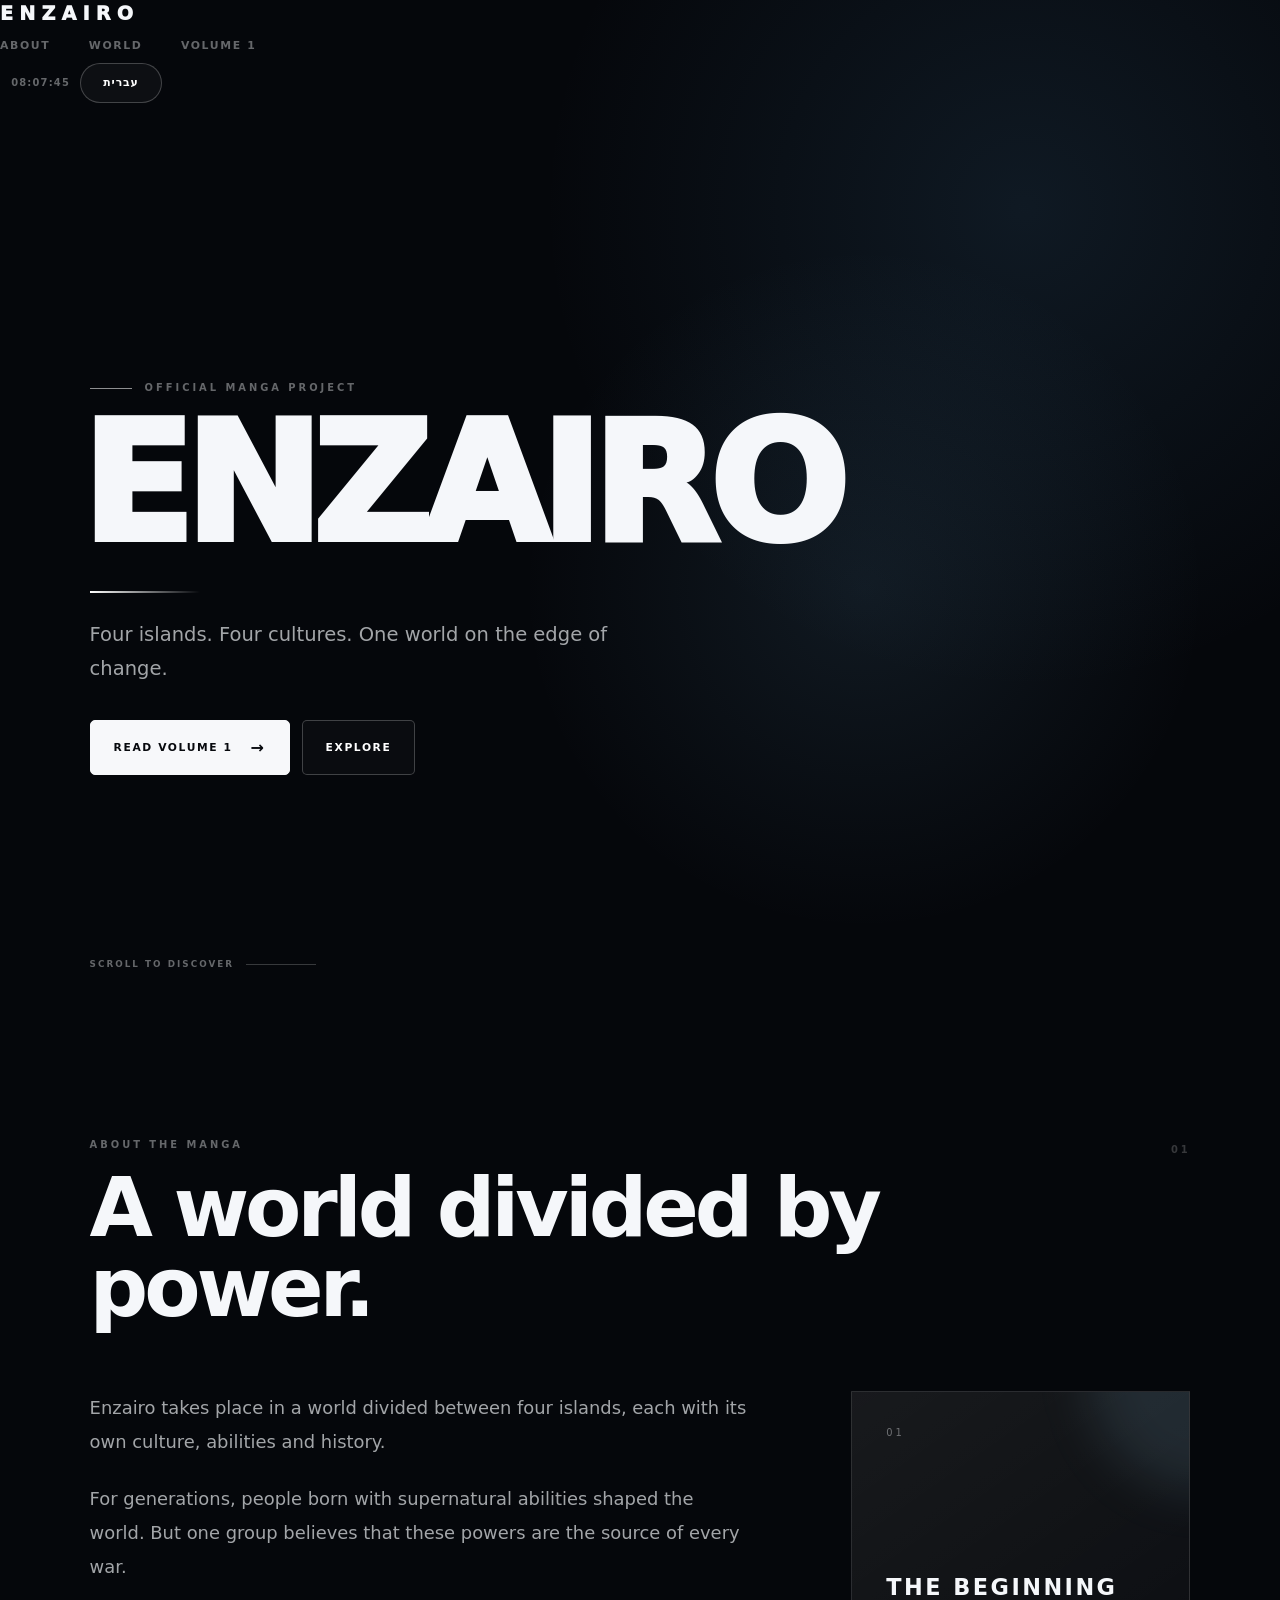
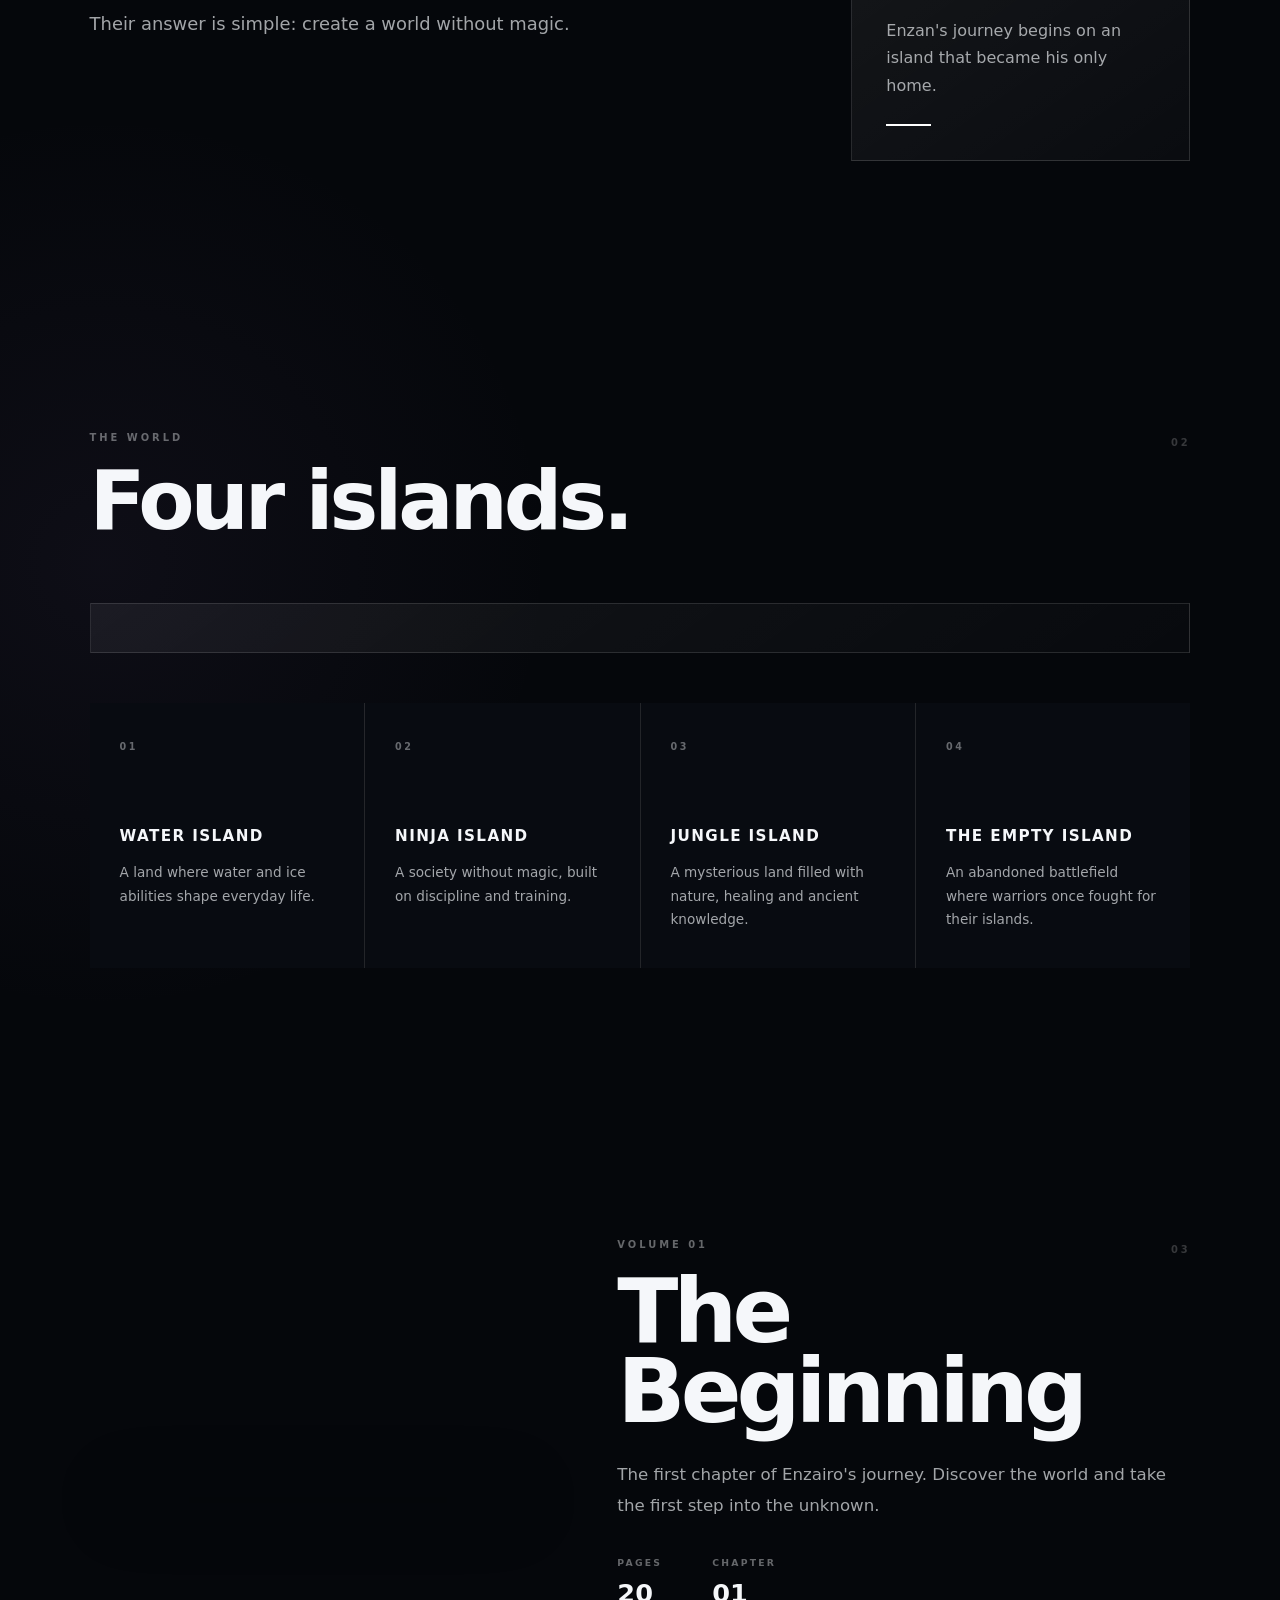
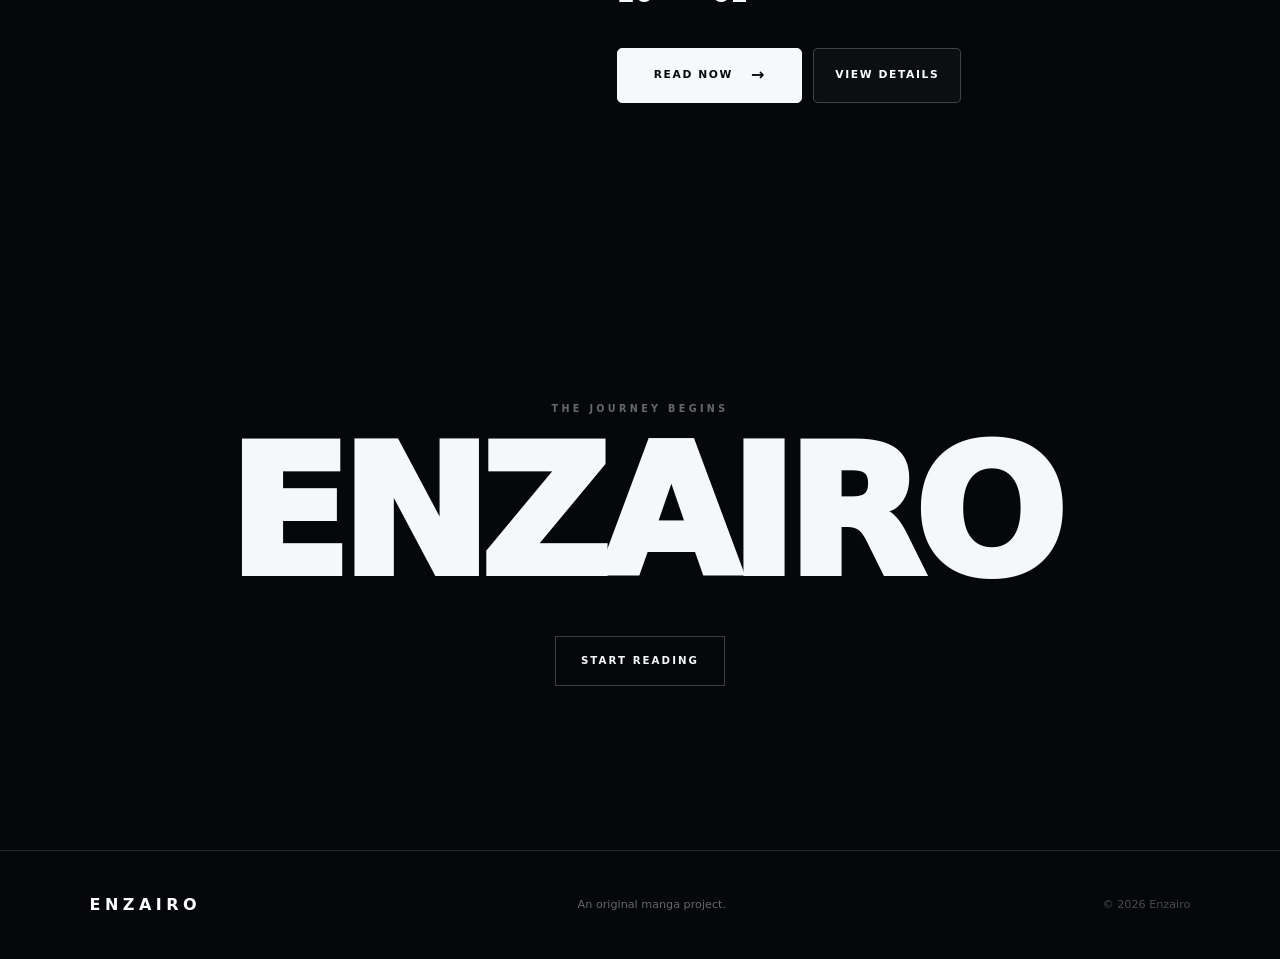
==== commit a5d5cb33: "Add files via upload" ====
--- a/index.html
+++ b/index.html
@@ -5,7 +5,6 @@
     <meta name="viewport" content="width=device-width, initial-scale=1.0">
     <meta name="theme-color" content="#06080d">
     <meta name="description" content="Enzairo — an original manga project. Explore the world and read Volume 1.">
-    <link rel="preload" as="image" href="pages/hero-enzean.png">
 
     <title>Enzairo — Official Manga</title>
 
@@ -79,21 +78,6 @@
                 </div>
 
             </div>
-
-
-            <!-- CHARACTER IMAGE -->
-
-            <div class="hero-character reveal">
-
-                <div class="character-glow"></div>
-
-                <img
-                    src="pages/hero-enzean.png"
-                    alt="Enzan"
-                >
-
-            </div>
-
 
             <div class="scroll-indicator">
                 <span data-i18n="scroll">SCROLL TO DISCOVER</span>
--- a/style.css
+++ b/style.css
@@ -4,8 +4,8 @@
   --accent:#b9ddf7;--max:1380px;--ease:cubic-bezier(.2,.8,.2,1);
 }
 *{box-sizing:border-box;margin:0;padding:0}html{scroll-behavior:smooth;background:var(--bg)}body{min-width:320px;overflow-x:hidden;background:radial-gradient(circle at 80% 5%,rgba(77,137,184,.14),transparent 30rem),radial-gradient(circle at 8% 52%,rgba(107,83,139,.09),transparent 28rem),var(--bg);color:var(--text);font-family:Inter,ui-sans-serif,system-ui,-apple-system,BlinkMacSystemFont,"Segoe UI",Arial,sans-serif;line-height:1.5}body::selection{background:#fff;color:#05070b}a{color:inherit;text-decoration:none}button{font:inherit}img{max-width:100%;height:auto}main{position:relative}
-.background{position:fixed;inset:0;pointer-events:none;z-index:-2;overflow:hidden}.glow{position:absolute;width:38rem;height:38rem;border-radius:50%;filter:blur(110px);opacity:.13;animation:floatingGlow 16s ease-in-out infinite}.glow-one{right:-18rem;top:-14rem;background:#4d8bb9}.glow-two{left:-20rem;bottom:-18rem;background:#67517e;animation-delay:-6s}.noise{position:absolute;inset:0;opacity:.018;background-image:url("data:image/svg+xml,%3Csvg viewBox='0 0 180 180' xmlns='http://www.w3.org/2000/svg'%3E%3Cfilter id='n'%3E%3CfeTurbulence type='fractalNoise' baseFrequency='.8' numOctaves='3' stitchTiles='stitch'/%3E%3C/filter%3E%3Crect width='100%25' height='100%25' filter='url(%23n)'/%3E%3C/svg%3E")}
-@keyframes floatingGlow{0%,100%{transform:translate3d(0,0,0)}50%{transform:translate3d(2rem,-2rem,0)}}
+.background{position:fixed;inset:0;pointer-events:none;z-index:-2;overflow:hidden}.glow{position:absolute;width:38rem;height:38rem;border-radius:50%;filter:blur(45px);opacity:.08}.glow-one{right:-18rem;top:-14rem;background:#4d8bb9}.glow-two{left:-20rem;bottom:-18rem;background:#67517e;}.noise{display:none}
+50%{transform:translate3d(2rem,-2rem,0)}}
 .navbar{position:fixed;inset:0 0 auto;height:78px;padding:0 clamp(18px,5vw,76px);display:flex;align-items:center;justify-content:space-between;gap:25px;z-index:1000;border-bottom:1px solid transparent;background:rgba(5,7,11,.46);backdrop-filter:blur(22px) saturate(145%);transition:.35s var(--ease)}.navbar.scrolled{height:68px;background:rgba(5,7,11,.9);border-color:var(--line)}.logo,.reader-logo{font-weight:950;letter-spacing:.32em;font-size:1.2rem;white-space:nowrap;transition:.3s var(--ease)}.logo:hover,.reader-logo:hover{letter-spacing:.4em}.navbar nav{display:flex;align-items:center;gap:clamp(20px,3vw,48px)}.navbar nav a{position:relative;padding:9px 0;color:var(--dim);font-size:.68rem;font-weight:800;letter-spacing:.15em;text-transform:uppercase;transition:.25s ease}.navbar nav a::after{content:"";position:absolute;left:0;right:100%;bottom:0;height:2px;background:#fff;transition:.3s var(--ease)}.navbar nav a:hover,.navbar nav a.active{color:#fff}.navbar nav a:hover::after,.navbar nav a.active::after{right:0}.nav-tools{display:flex;align-items:center;gap:10px}.clock{min-width:70px;color:var(--dim);font-size:.62rem;font-weight:800;letter-spacing:.12em;text-align:right;font-variant-numeric:tabular-nums}.language-button{min-width:82px;height:40px;padding:0 15px;border:1px solid var(--line-strong);border-radius:999px;background:rgba(255,255,255,.035);color:#fff;cursor:pointer;font-size:.68rem;font-weight:850;letter-spacing:.08em;transition:.3s var(--ease)}.language-button:hover{background:#fff;color:#080a0f;transform:translateY(-2px)}.menu-button{display:none;width:42px;height:42px;border:1px solid var(--line);border-radius:50%;background:rgba(255,255,255,.04);color:#fff;cursor:pointer}
 .hero{position:relative;min-height:100svh;max-width:1600px;margin:auto;padding:150px clamp(24px,7vw,110px) 100px;display:flex;align-items:center;overflow:hidden}.hero::before{content:"";position:absolute;inset:8% 0 0 35%;background:radial-gradient(circle,rgba(111,173,216,.11),transparent 58%);pointer-events:none}.hero-content{position:relative;z-index:5;width:min(720px)}.eyebrow{display:flex;align-items:center;gap:13px;margin-bottom:24px}.eyebrow span{width:42px;height:1px;background:rgba(255,255,255,.55)}.eyebrow p,.section-label{font-size:.62rem;font-weight:850;letter-spacing:.3em;text-transform:uppercase;color:var(--dim)}.hero h1{margin-left:-.06em;font-size:clamp(72px,12.8vw,180px);line-height:.8;font-weight:950;letter-spacing:-.055em}.hero-line{width:110px;height:2px;margin:40px 0 25px;background:linear-gradient(90deg,#fff,transparent)}.hero-subtitle{max-width:560px;font-size:clamp(1rem,1.65vw,1.22rem);line-height:1.75;color:var(--muted)}.hero-buttons{display:flex;flex-wrap:wrap;gap:12px;margin-top:34px}.button{min-height:55px;padding:0 23px;display:inline-flex;align-items:center;justify-content:center;gap:18px;border:1px solid var(--line-strong);border-radius:5px;font-size:.67rem;font-weight:900;letter-spacing:.15em;text-transform:uppercase;transition:.35s var(--ease)}.button-primary{background:#f7f8fa;color:#07090d;border-color:#f7f8fa}.button-primary:hover{transform:translateY(-4px);box-shadow:0 18px 50px rgba(255,255,255,.12)}.button-secondary{background:rgba(255,255,255,.025);color:#fff}.button-secondary:hover{background:rgba(255,255,255,.09);transform:translateY(-4px)}.arrow{font-size:1rem;transition:.3s var(--ease)}.button:hover .arrow{transform:translateX(5px)}.hero-character{position:absolute;z-index:2;right:3%;bottom:-2%;width:min(48vw,680px);transition:transform .2s ease-out;will-change:transform}.character-glow{position:absolute;inset:18% 8% 4%;border-radius:50%;background:radial-gradient(ellipse,rgba(83,145,190,.32),transparent 68%);filter:blur(45px);z-index:-1}.hero-character img{display:block;width:100%;filter:drop-shadow(0 35px 45px rgba(0,0,0,.72));mask-image:linear-gradient(to bottom,#000 84%,transparent 100%)}.scroll-indicator{position:absolute;bottom:32px;left:clamp(24px,7vw,110px);display:flex;align-items:center;gap:12px;color:var(--dim);font-size:.55rem;font-weight:800;letter-spacing:.23em;text-transform:uppercase}.scroll-indicator div{width:70px;height:1px;background:rgba(255,255,255,.2)}
 .section{position:relative;max-width:var(--max);margin:auto;padding:135px clamp(24px,7vw,100px)}.section-number{position:absolute;top:140px;right:clamp(24px,7vw,100px);font-size:.62rem;font-weight:800;letter-spacing:.28em;color:rgba(255,255,255,.2)}.section-heading{margin-bottom:62px}.section-heading h2{max-width:850px;margin-top:15px;font-size:clamp(44px,6.5vw,82px);line-height:.98;letter-spacing:-.05em;font-weight:900}.reveal{opacity:0;transform:translateY(30px);transition:opacity .75s ease,transform .75s var(--ease)}.reveal.visible{opacity:1;transform:none}
